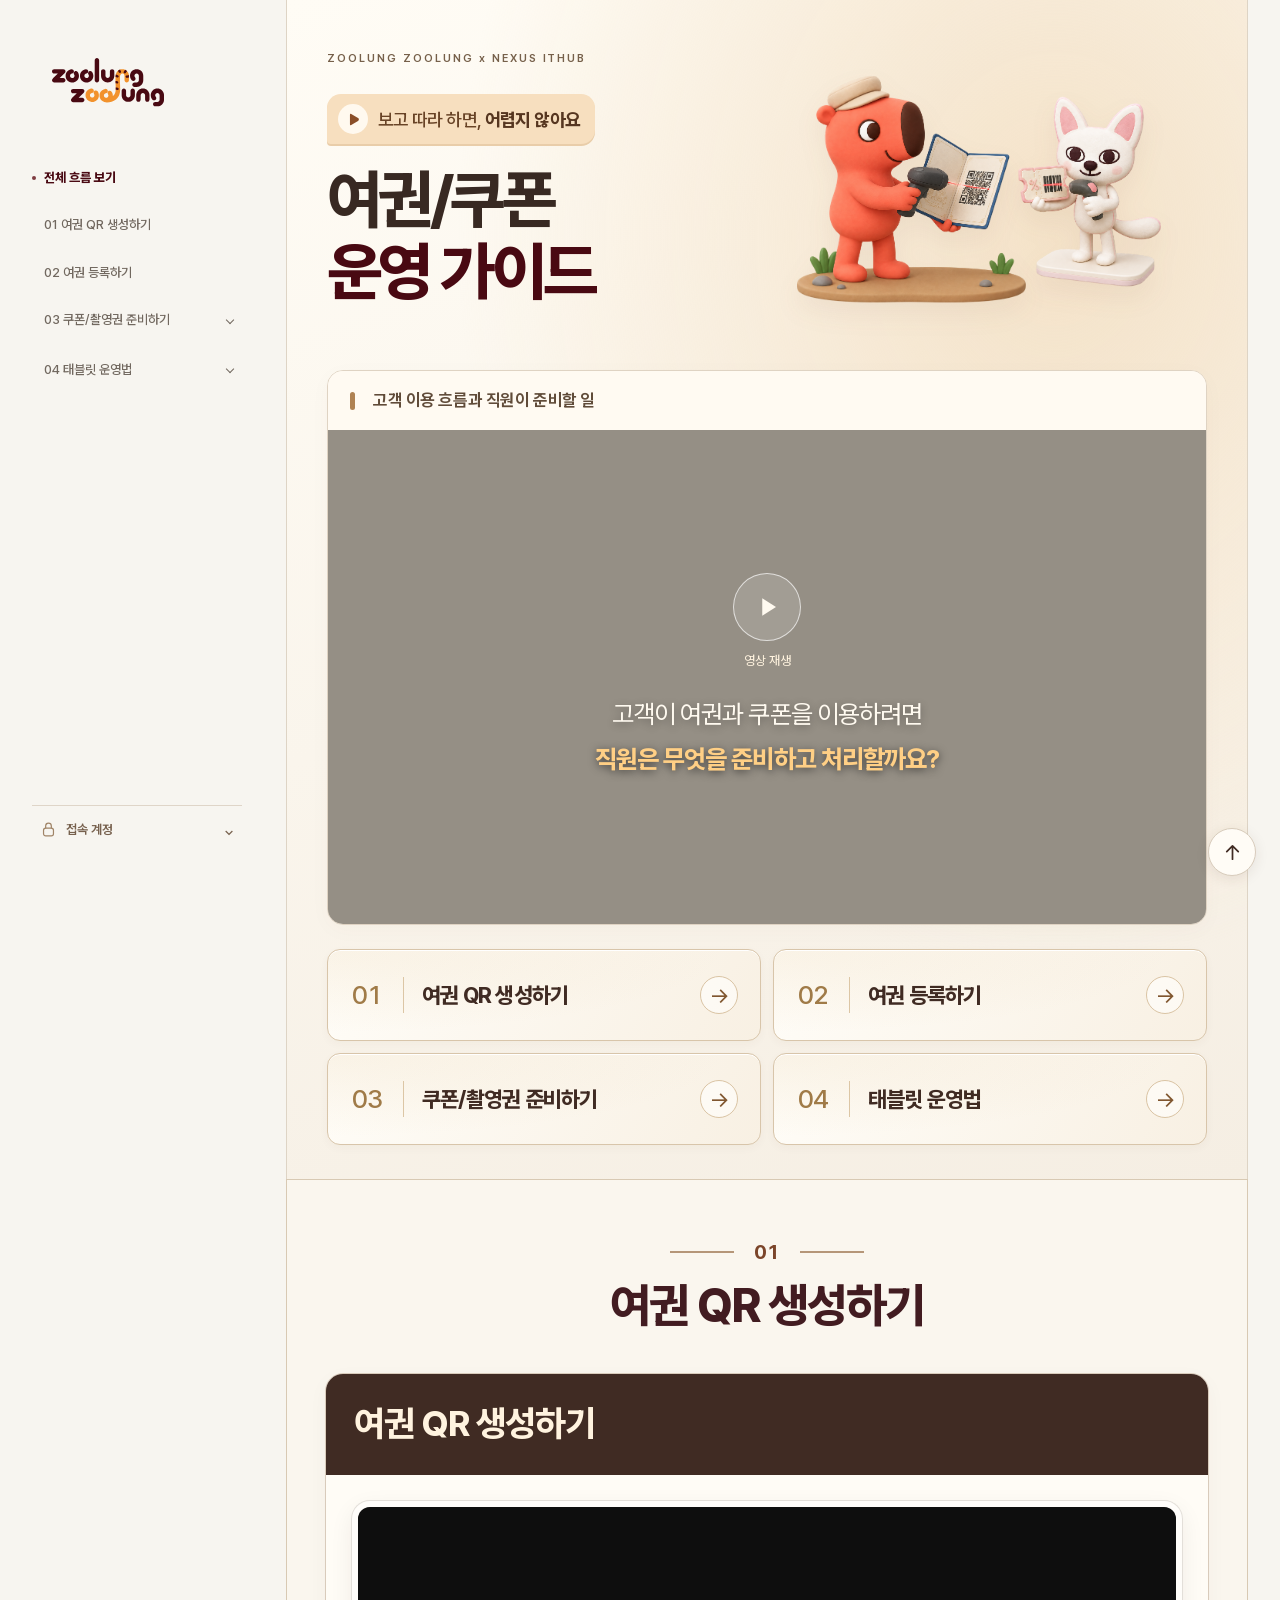
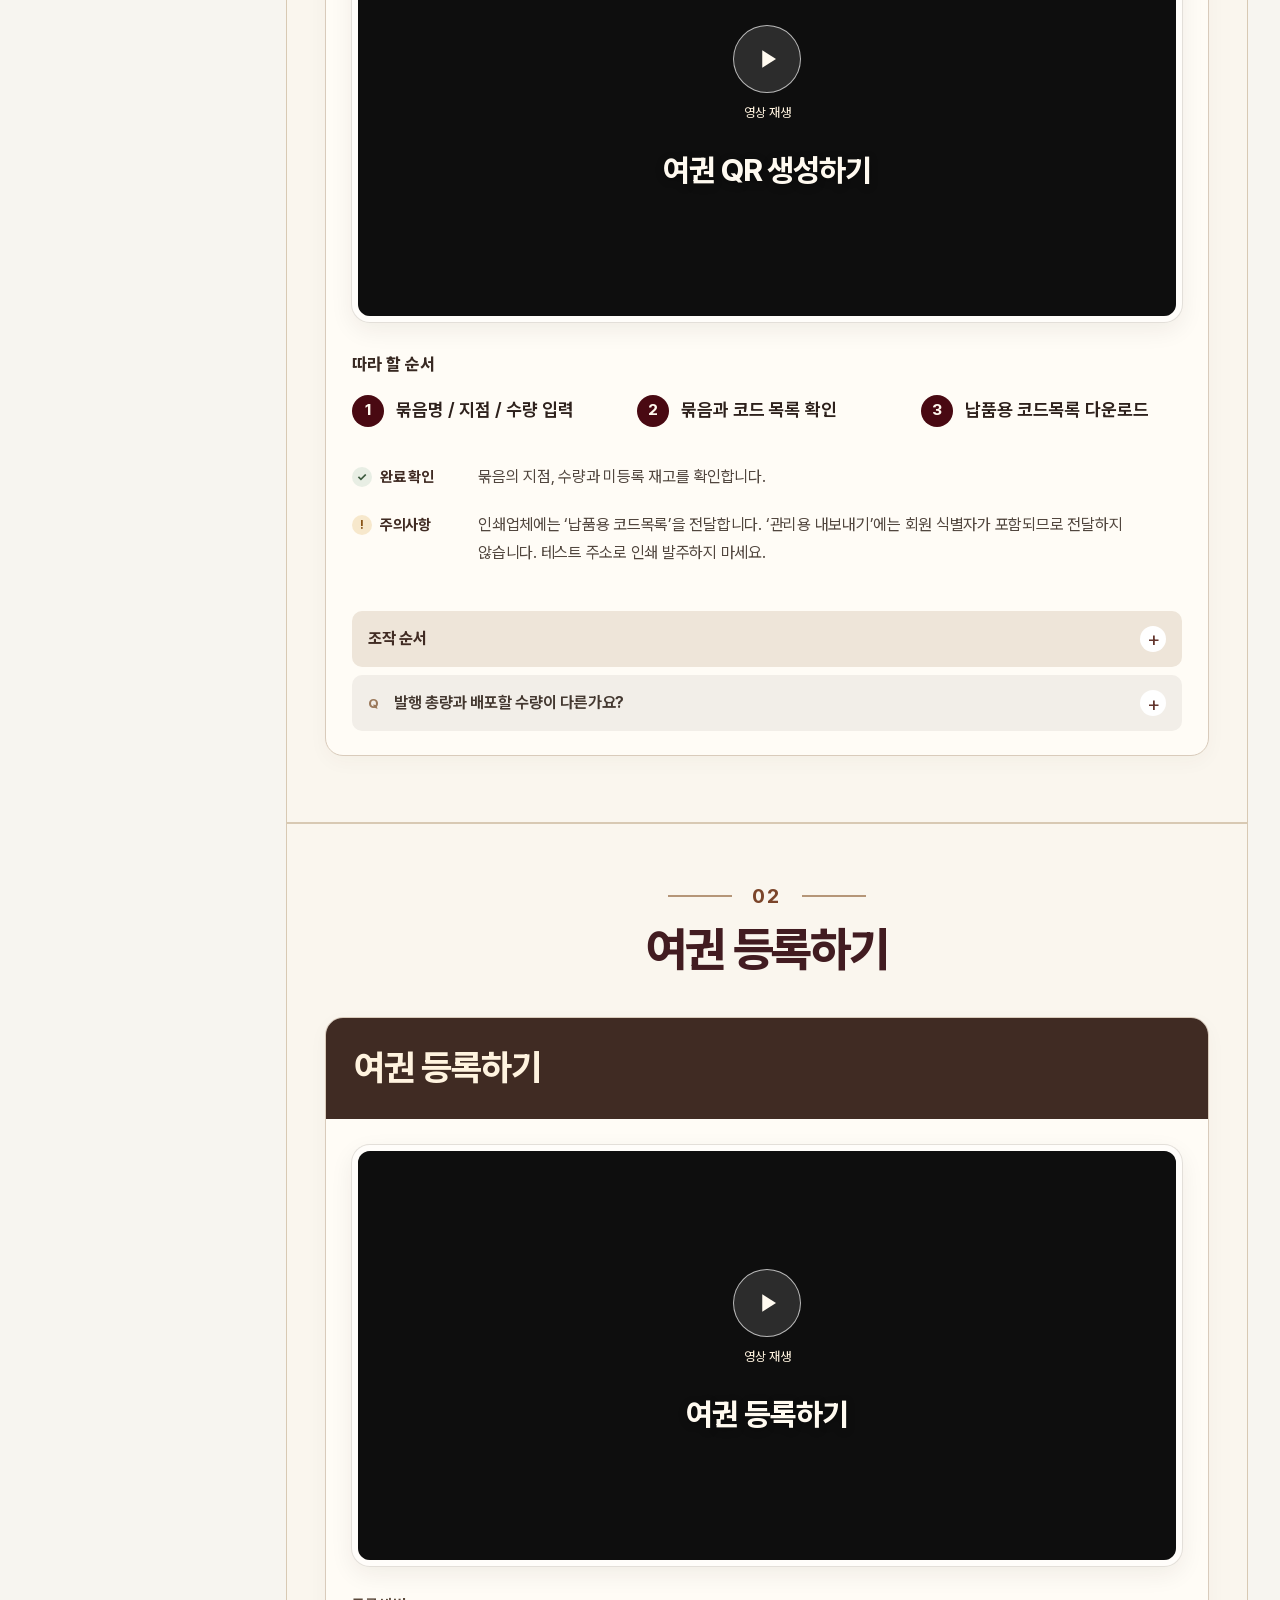
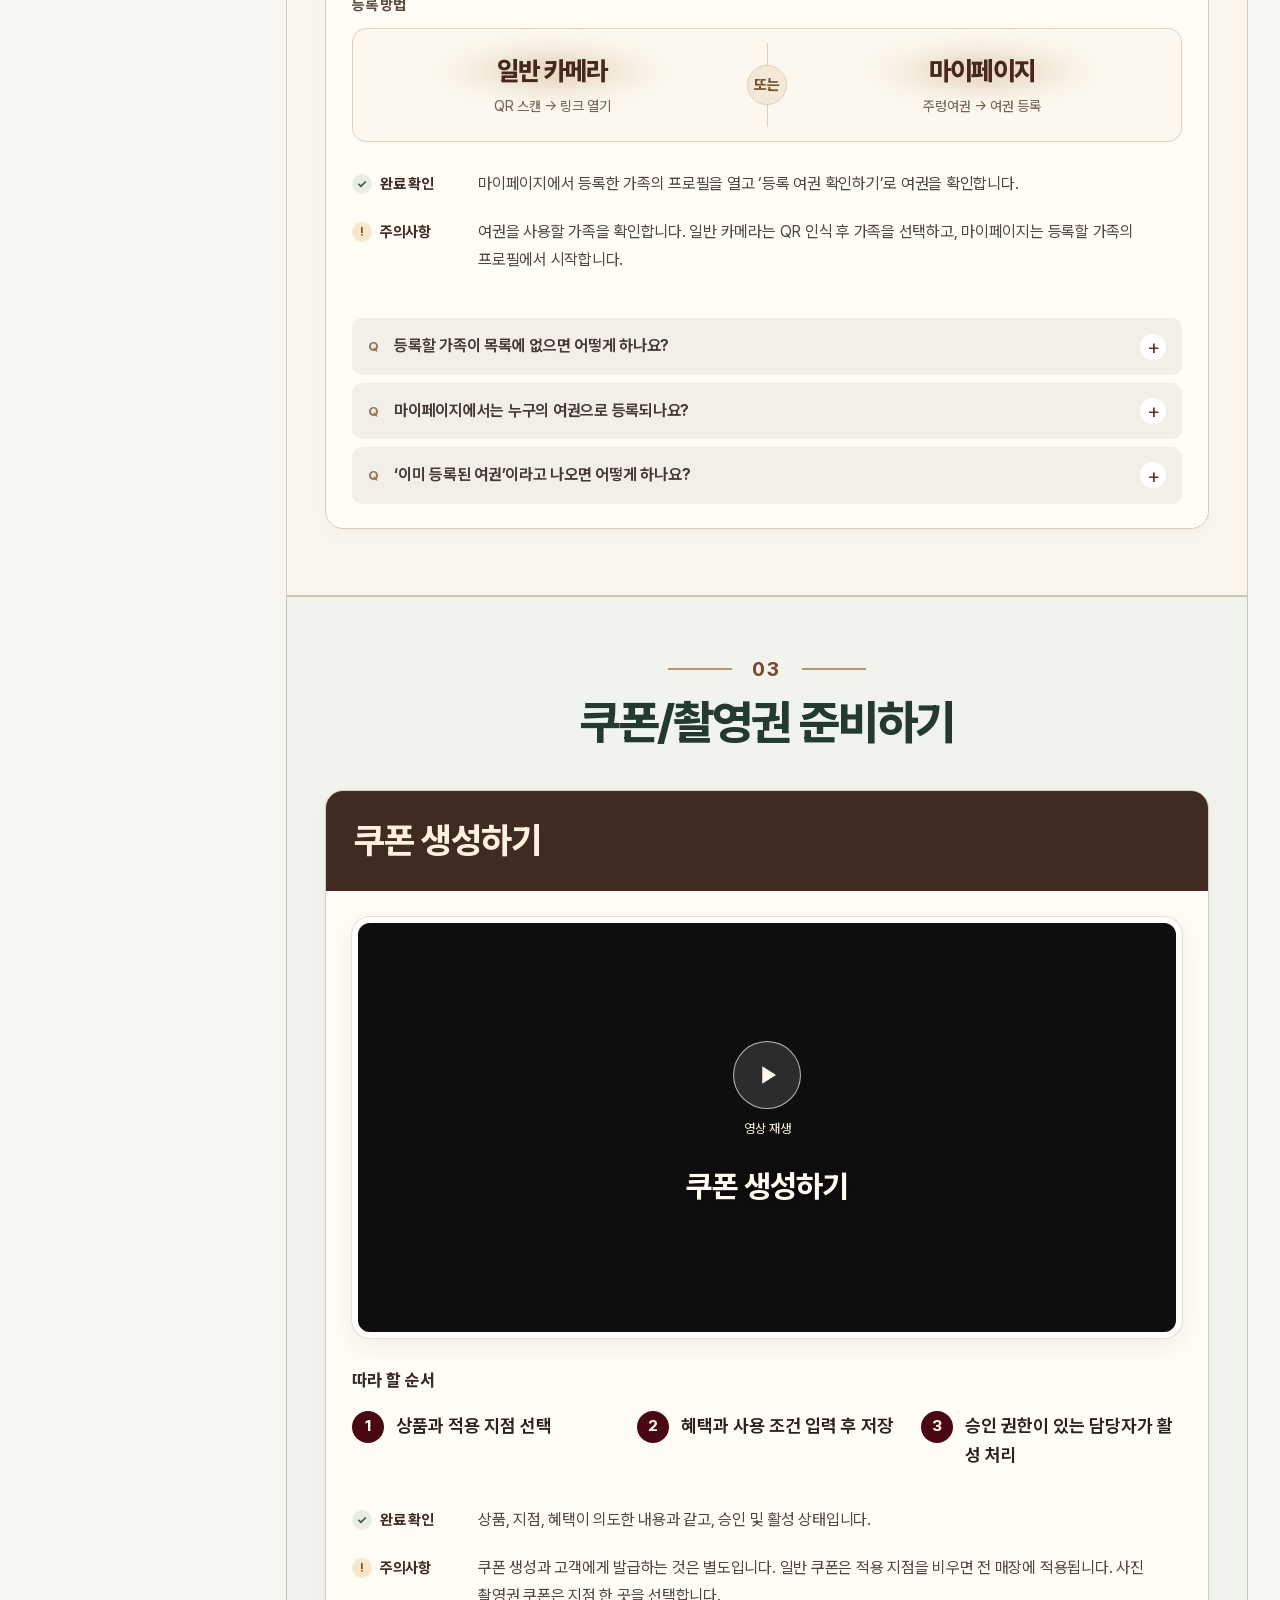
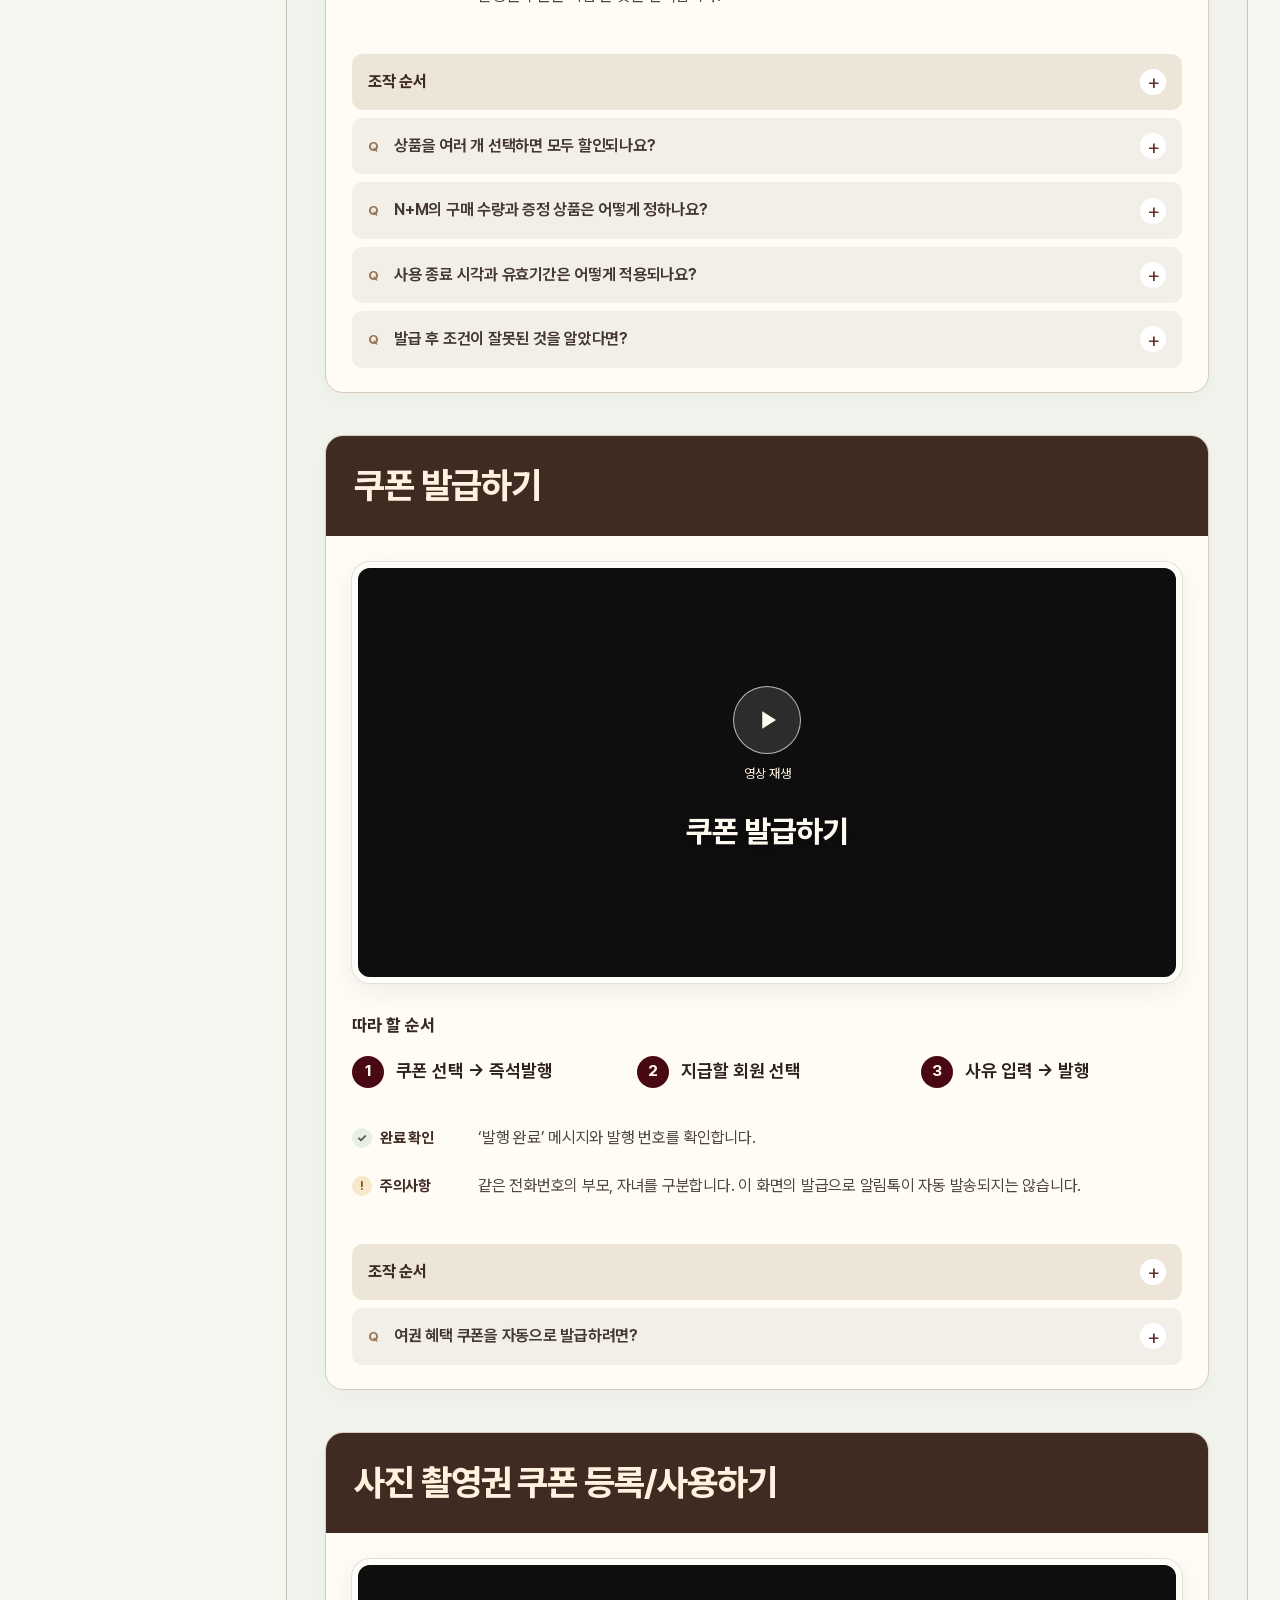
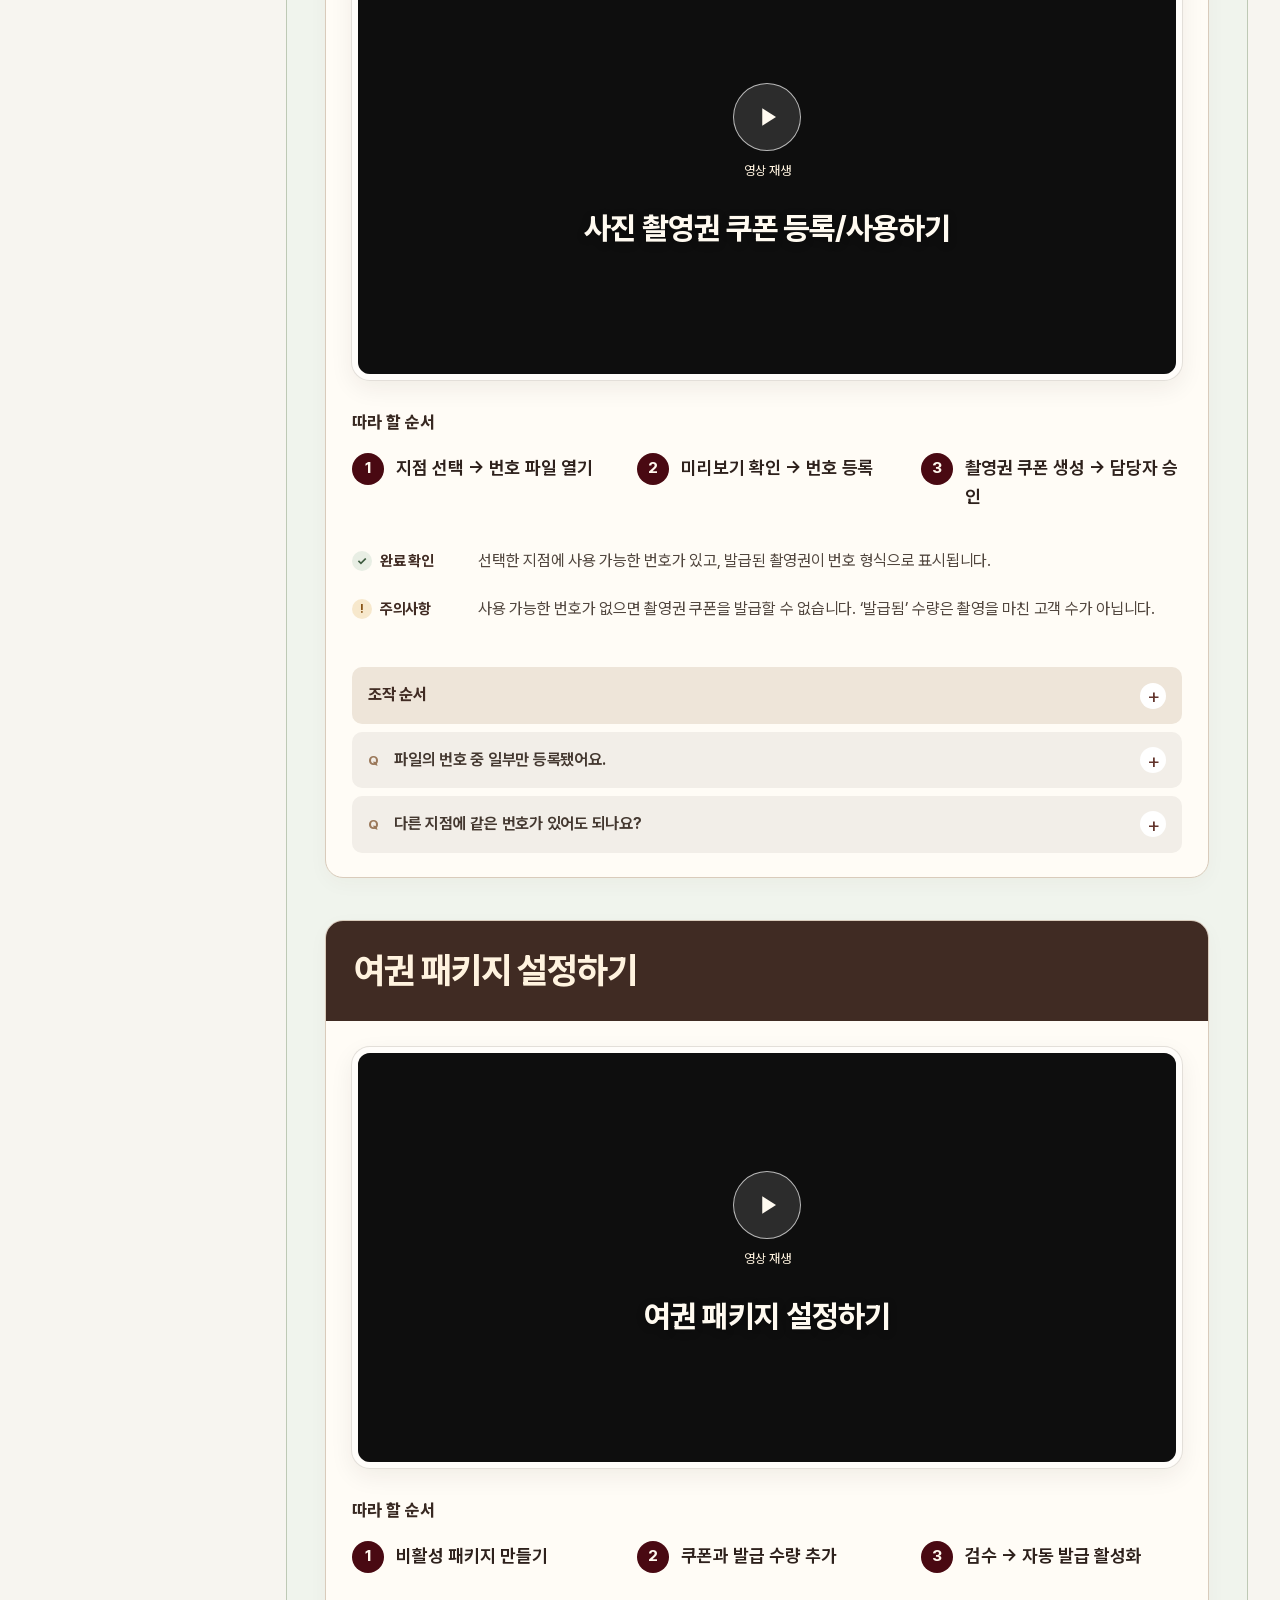
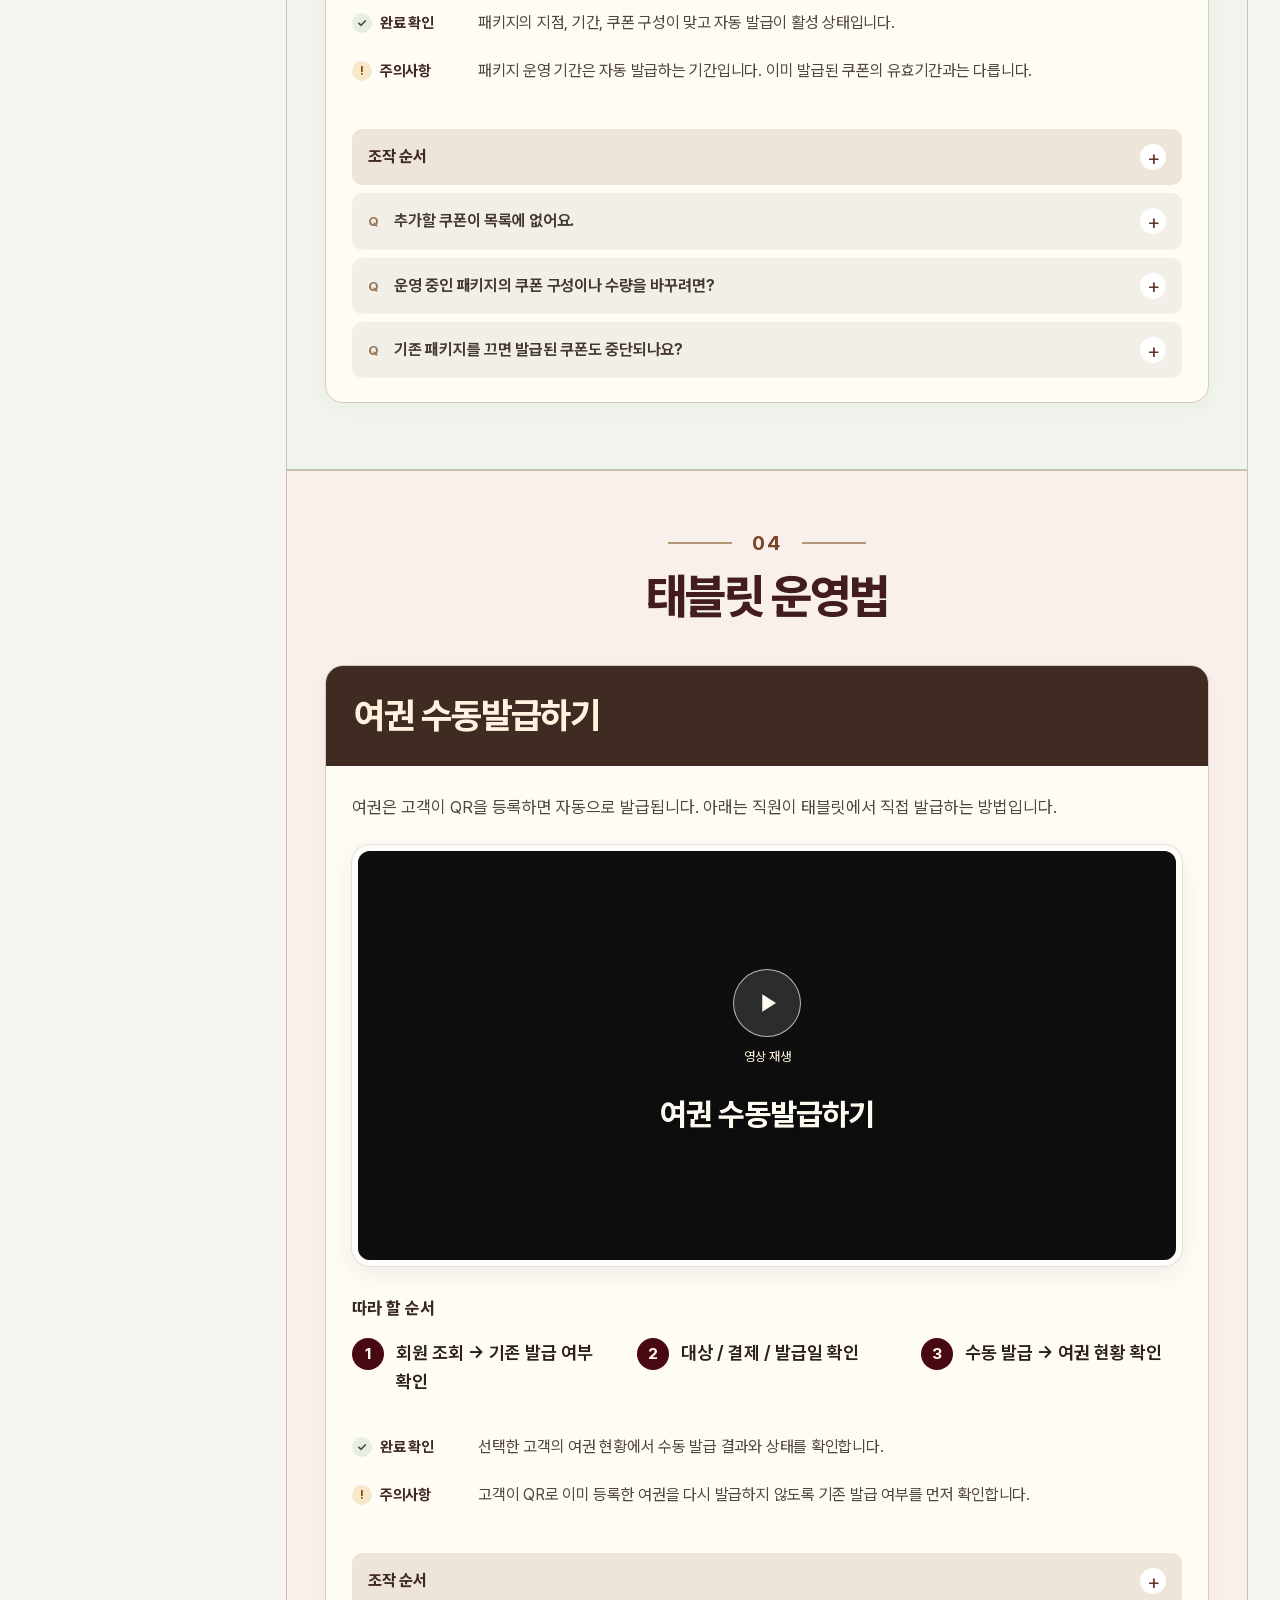
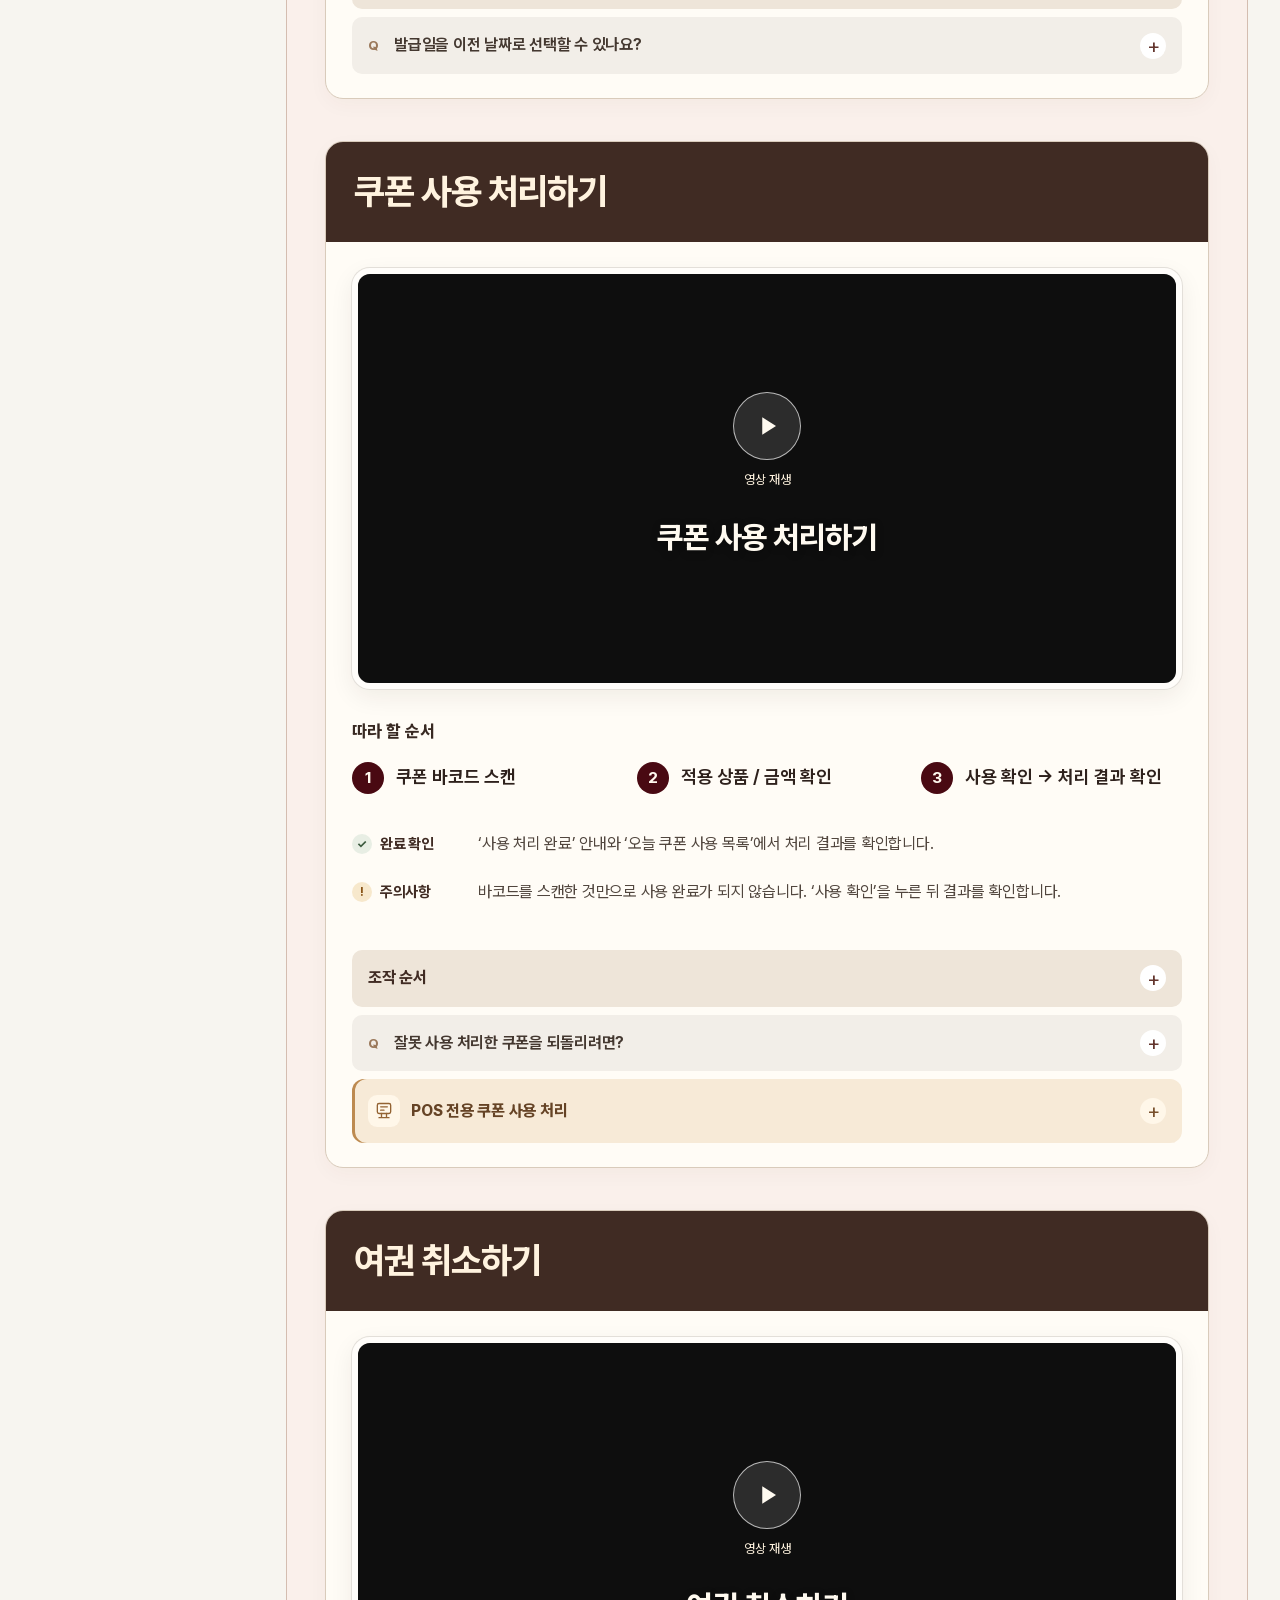
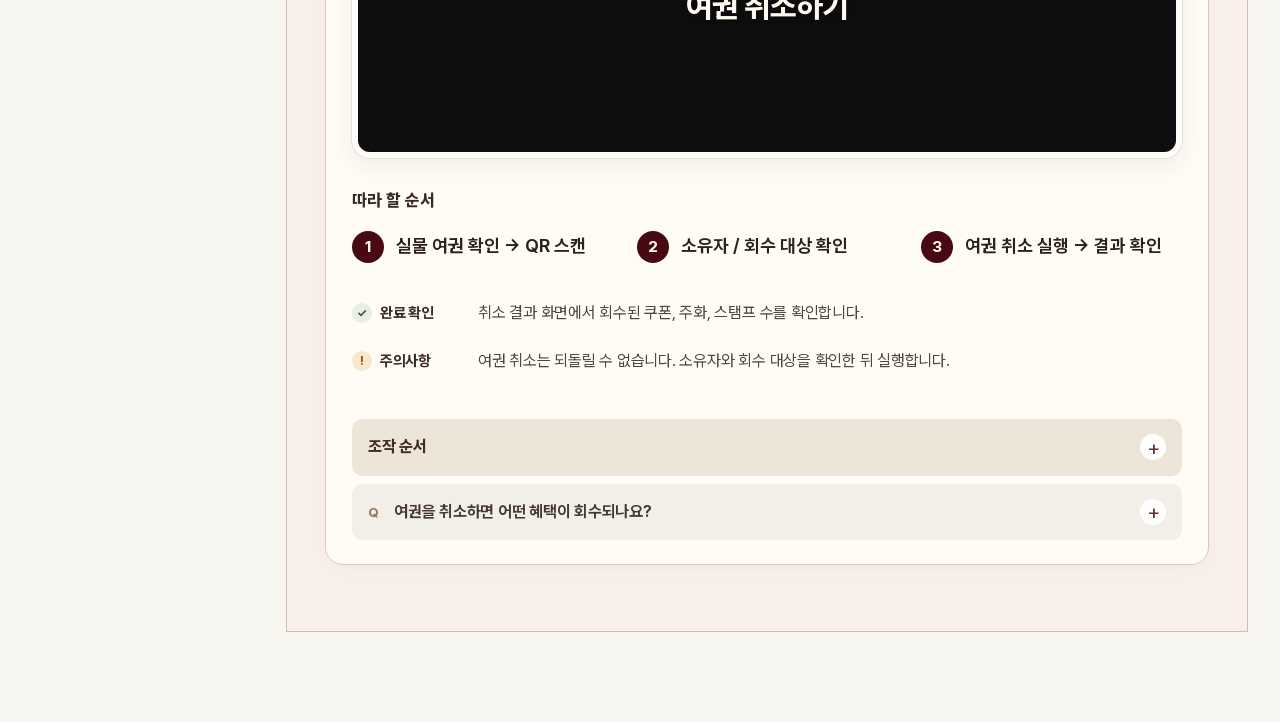
==== index.html @ fac7f02f "Add passport registration guide and refine manual navigation" ====
<!doctype html><html lang="ko"><head><meta charset="utf-8"><meta name="viewport" content="width=device-width,initial-scale=1"><meta name="color-scheme" content="only light"><meta name="theme-color" content="#f7f5f0"><title>여권/쿠폰 운영 가이드</title><link rel="icon" type="image/png" sizes="64x64" href="./assets/favicon.png?v=20260916-character1"><link rel="apple-touch-icon" sizes="180x180" href="./assets/apple-touch-icon.png?v=20260916-character1"><link rel="preload" href="./assets/fonts/PretendardVariable.woff2" as="font" type="font/woff2" crossorigin><link rel="stylesheet" href="./assets/manual.css?v=20260916-registration-v2"><script src="./assets/manual.js?v=20260915-account-panel1" defer></script></head><body><a class="skip" href="#main">본문으로 바로가기</a><div class="mobile-nav"><details><summary><img src="./assets/zoolung-logo.svg" alt="주렁주렁"><span>목차</span></summary><nav aria-label="모바일 목차"><a class="nav-link" href="#intro-flow" data-section-link="overview">전체 흐름 보기</a><a class="nav-link" href="#passport">01 여권 QR 생성하기</a><a class="nav-link" href="#passport-registration">02 여권 등록하기</a><div class="nav-group"><button class="nav-link nav-toggle" type="button" data-section-link="coupon" aria-expanded="true">03 쿠폰/촬영권 준비하기<span class="nav-chevron" aria-hidden="true"></span></button><div class="nav-panel"><div class="nav-sub"><a href="#coupon-create">쿠폰 생성하기</a><a href="#coupon-issue">쿠폰 발급하기</a><a href="#photo-register">사진 촬영권 쿠폰 등록/사용하기</a><a href="#passport-package">여권 패키지 설정하기</a></div></div></div><div class="nav-group"><button class="nav-link nav-toggle" type="button" data-section-link="tablet" aria-expanded="true">04 태블릿 운영법<span class="nav-chevron" aria-hidden="true"></span></button><div class="nav-panel"><div class="nav-sub"><a href="#passport-issue">여권 수동발급하기</a><a href="#coupon-use">쿠폰 사용 처리하기</a><a href="#passport-return">여권 취소하기</a></div></div></div></nav><details class="account-panel"><summary><svg viewBox="0 0 24 24" fill="none" stroke="currentColor" stroke-width="1.7" stroke-linecap="round" stroke-linejoin="round" aria-hidden="true"><rect x="5" y="10" width="14" height="11" rx="3"/><path d="M8 10V7a4 4 0 0 1 8 0v3"/></svg><span>접속 계정</span><span class="account-chevron" aria-hidden="true">⌃</span></summary><div class="account-content"><section class="account-entry"><h3>CRM</h3><dl><div><dt>아이디</dt><dd>admin</dd></div><div><dt>비밀번호</dt><dd><span class="credential-tip"><button class="credential-trigger" type="button" aria-describedby="mobile-crm-password-tip" aria-expanded="false">확인하기 <span aria-hidden="true">ⓘ</span></button><span class="credential-tooltip" id="mobile-crm-password-tip" role="tooltip" hidden>wnfjdwnfjd2026</span></span></dd></div></dl></section><section class="account-entry tablet-entry"><h3>태블릿</h3><dl><div><dt>아이디</dt><dd>staff.dt</dd></div><div><dt>비밀번호</dt><dd><span class="credential-tip"><button class="credential-trigger" type="button" aria-describedby="mobile-tablet-password-tip" aria-expanded="false">확인하기 <span aria-hidden="true">ⓘ</span></button><span class="credential-tooltip" id="mobile-tablet-password-tip" role="tooltip" hidden>wnfjdwnfjd</span></span></dd></div></dl><small>해당 아이디는 동탄점 전용 아이디입니다.</small></section></div></details></details></div><div class="layout"><aside class="sidebar"><a class="rail-logo" href="#overview" aria-label="주렁주렁 가이드 처음으로"><img src="./assets/zoolung-logo.svg" alt="주렁주렁" width="128" height="63"></a><nav aria-label="가이드 목차"><a class="nav-link" href="#intro-flow" data-section-link="overview">전체 흐름 보기</a><a class="nav-link" href="#passport">01 여권 QR 생성하기</a><a class="nav-link" href="#passport-registration">02 여권 등록하기</a><div class="nav-group"><button class="nav-link nav-toggle" type="button" data-section-link="coupon" aria-expanded="true">03 쿠폰/촬영권 준비하기<span class="nav-chevron" aria-hidden="true"></span></button><div class="nav-panel"><div class="nav-sub"><a href="#coupon-create">쿠폰 생성하기</a><a href="#coupon-issue">쿠폰 발급하기</a><a href="#photo-register">사진 촬영권 쿠폰 등록/사용하기</a><a href="#passport-package">여권 패키지 설정하기</a></div></div></div><div class="nav-group"><button class="nav-link nav-toggle" type="button" data-section-link="tablet" aria-expanded="true">04 태블릿 운영법<span class="nav-chevron" aria-hidden="true"></span></button><div class="nav-panel"><div class="nav-sub"><a href="#passport-issue">여권 수동발급하기</a><a href="#coupon-use">쿠폰 사용 처리하기</a><a href="#passport-return">여권 취소하기</a></div></div></div></nav><details class="account-panel"><summary><svg viewBox="0 0 24 24" fill="none" stroke="currentColor" stroke-width="1.7" stroke-linecap="round" stroke-linejoin="round" aria-hidden="true"><rect x="5" y="10" width="14" height="11" rx="3"/><path d="M8 10V7a4 4 0 0 1 8 0v3"/></svg><span>접속 계정</span><span class="account-chevron" aria-hidden="true">⌃</span></summary><div class="account-content"><section class="account-entry"><h3>CRM</h3><dl><div><dt>아이디</dt><dd>admin</dd></div><div><dt>비밀번호</dt><dd><span class="credential-tip"><button class="credential-trigger" type="button" aria-describedby="desktop-crm-password-tip" aria-expanded="false">확인하기 <span aria-hidden="true">ⓘ</span></button><span class="credential-tooltip" id="desktop-crm-password-tip" role="tooltip" hidden>wnfjdwnfjd2026</span></span></dd></div></dl></section><section class="account-entry tablet-entry"><h3>태블릿</h3><dl><div><dt>아이디</dt><dd>staff.dt</dd></div><div><dt>비밀번호</dt><dd><span class="credential-tip"><button class="credential-trigger" type="button" aria-describedby="desktop-tablet-password-tip" aria-expanded="false">확인하기 <span aria-hidden="true">ⓘ</span></button><span class="credential-tooltip" id="desktop-tablet-password-tip" role="tooltip" hidden>wnfjdwnfjd</span></span></dd></div></dl><small>해당 아이디는 동탄점 전용 아이디입니다.</small></section></div></details></aside><main id="main"><section id="overview" class="intro" data-section><div class="hero-head"><div class="hero-title"><span class="edition">ZOOLUNG ZOOLUNG x NEXUS ITHUB</span><p class="hero-kicker"><span class="kicker-play" aria-hidden="true"><svg viewBox="0 0 20 20" fill="currentColor"><path d="M7 4.5a1 1 0 0 1 1.5-.86l8 4.62a2 2 0 0 1 0 3.48l-8 4.62A1 1 0 0 1 7 15.5z"/></svg></span><span>보고 따라 하면, <strong>어렵지 않아요</strong></span></p><h1>여권/쿠폰<br><em>운영 가이드</em></h1></div><div class="hero-art" aria-hidden="true"><img class="passport-character" src="./assets/passport-character.png" alt=""><img class="coupon-character" src="./assets/coupon-character.png" alt=""></div></div><section id="intro-flow" class="brand-intro" aria-labelledby="brand-intro-title"><div class="brand-intro-heading"><h2 id="brand-intro-title">고객 이용 흐름과 직원이 준비할 일</h2></div><div class="intro-player video-player"><video class="brand-intro-video" controls playsinline preload="auto" width="1920" height="1080" aria-label="혜택 준비 인트로"><source src="./assets/benefits-intro.mp4?v=577531990168" type="video/mp4"></video><button class="intro-cover video-cover" type="button" hidden aria-label="고객 이용 흐름과 직원이 준비할 일 영상 재생"><span class="cover-action"><span class="intro-cover-play" aria-hidden="true"><svg viewBox="0 0 24 24" fill="currentColor"><path d="M9 5v14l11-7z"/></svg></span><span class="intro-cover-hint">영상 재생</span></span><span class="intro-cover-copy">고객이 여권과 쿠폰을 이용하려면<strong class="intro-emphasis">직원은 무엇을 준비하고 처리할까요?</strong></span></button><p class="intro-play-error" role="status" hidden></p></div></section><div class="start-routes"><a href="#passport"><span>01</span><b>여권 QR 생성하기</b></a><a href="#passport-registration"><span>02</span><b>여권 등록하기</b></a><a href="#coupon"><span>03</span><b>쿠폰/촬영권 준비하기</b></a><a href="#tablet"><span>04</span><b>태블릿 운영법</b></a></div></section><section id="passport" class="section" data-section><div class="section-heading"><span class="section-number">01</span><h2>여권 QR 생성하기</h2></div><article class="task" id="passport-qr" data-source="어드민 p.9, 14–15"><header><h3>여권 QR 생성하기</h3></header><div class="task-body"><div class="video-player lesson-player"><video class="lesson-video" controls playsinline preload="metadata" width="1920" height="1080" aria-label="여권 QR 생성하기"><source src="./assets/passport-qr-guide.mp4" type="video/mp4"></video><button class="intro-cover video-cover" type="button" hidden aria-label="여권 QR 생성하기 영상 재생"><span class="cover-action"><span class="intro-cover-play" aria-hidden="true"><svg viewBox="0 0 24 24" fill="currentColor"><path d="M9 5v14l11-7z"/></svg></span><span class="intro-cover-hint">영상 재생</span></span><span class="intro-cover-copy"><strong>여권 QR 생성하기</strong></span></button><p class="intro-play-error" role="status" hidden></p></div><div class="follow-steps"><h4>따라 할 순서</h4><ol class="action-steps"><li><span>묶음명 / 지점 / 수량 입력</span></li><li><span>묶음과 코드 목록 확인</span></li><li><span>납품용 코드목록 다운로드</span></li></ol></div><div class="callout complete"><b><span aria-hidden="true">✓</span> 완료 확인</b><p>묶음의 지점, 수량과 미등록 재고를 확인합니다.</p></div><div class="callout caution"><b><span aria-hidden="true">!</span> 주의사항</b><p>인쇄업체에는 ‘납품용 코드목록’을 전달합니다. ‘관리용 내보내기’에는 회원 식별자가 포함되므로 전달하지 않습니다. 테스트 주소로 인쇄 발주하지 마세요.</p></div></div><details class="exception procedure"><summary>조작 순서</summary><div class="procedure-content"><div class="menu-path"><span class="menu-label">메뉴 경로</span><p><span>CRM</span><i aria-hidden="true">›</i><span>여권QR생성</span><i aria-hidden="true">›</i><span>발행/배치관리</span></p></div><ol class="procedure-steps"><li><span class="step-number" aria-hidden="true">01</span><span>발행 묶음 만들기에서 묶음명, 지점, 수량을 입력합니다.</span></li><li><span class="step-number" aria-hidden="true">02</span><span>발행한 묶음을 열고 코드 목록을 확인합니다.</span></li><li><span class="step-number" aria-hidden="true">03</span><span>납품용 코드목록을 다운로드합니다.</span></li></ol></div></details><details class="exception faq" data-source="어드민 p.15 Q3"><summary><span><span class="faq-mark" aria-hidden="true">Q</span><span class="faq-question">발행 총량과 배포할 수량이 다른가요?</span></span></summary><p class="faq-answer">이미 등록했거나 폐기한 QR도 발행 총량에 포함됩니다. 배포할 수량은 ‘미등록 재고’에서 확인합니다.</p></details></article></section><section id="passport-registration" class="section" data-section><div class="section-heading"><span class="section-number">02</span><h2>여권 등록하기</h2></div><article class="task" id="passport-register" data-source="zoolungM-app main fddb647 / PassportOnboardingPage, QRPage, PassportList"><header><h3>여권 등록하기</h3></header><div class="task-body"><div class="video-player lesson-player"><video class="lesson-video" controls playsinline preload="metadata" width="1920" height="1080" aria-label="여권 등록하기"><source src="./assets/passport-registration-guide-v2.mp4?v=d09d0a16b26d" type="video/mp4"></video><button class="intro-cover video-cover" type="button" hidden aria-label="여권 등록하기 영상 재생"><span class="cover-action"><span class="intro-cover-play" aria-hidden="true"><svg viewBox="0 0 24 24" fill="currentColor"><path d="M9 5v14l11-7z"/></svg></span><span class="intro-cover-hint">영상 재생</span></span><span class="intro-cover-copy"><strong>여권 등록하기</strong></span></button><p class="intro-play-error" role="status" hidden></p></div><div class="follow-steps registration-choices"><h4>등록 방법</h4><div class="registration-methods"><div class="registration-method"><strong>일반 카메라</strong><span class="method-flow">QR 스캔 → 링크 열기</span></div><span class="method-or">또는</span><div class="registration-method"><strong>마이페이지</strong><span class="method-flow">주렁여권 → 여권 등록</span></div></div></div><div class="callout complete"><b><span aria-hidden="true">✓</span> 완료 확인</b><p>마이페이지에서 등록한 가족의 프로필을 열고 ‘등록 여권 확인하기’로 여권을 확인합니다.</p></div><div class="callout caution"><b><span aria-hidden="true">!</span> 주의사항</b><p>여권을 사용할 가족을 확인합니다. 일반 카메라는 QR 인식 후 가족을 선택하고, 마이페이지는 등록할 가족의 프로필에서 시작합니다.</p></div></div><details class="exception faq" data-source="zoolungM-app main fddb647 / PassportOnboardingPage, QRPage, PassportList"><summary><span><span class="faq-mark" aria-hidden="true">Q</span><span class="faq-question">등록할 가족이 목록에 없으면 어떻게 하나요?</span></span></summary><p class="faq-answer">일반 카메라로 등록할 때 가족 선택 화면에서 ‘가족 추가하기’를 누른 뒤 등록할 가족을 선택합니다.</p></details><details class="exception faq" data-source="zoolungM-app main fddb647 / PassportOnboardingPage, QRPage, PassportList"><summary><span><span class="faq-mark" aria-hidden="true">Q</span><span class="faq-question">마이페이지에서는 누구의 여권으로 등록되나요?</span></span></summary><p class="faq-answer">등록을 시작한 프로필의 여권으로 등록됩니다. 사용할 가족의 프로필에서 ‘등록 여권 확인하기’를 누른 뒤 +를 누르세요. QR을 스캔하기 전에 카메라 화면에 표시된 이름을 확인합니다. 일반 카메라로 시작한 경우에는 QR을 읽은 뒤 가족을 선택합니다.</p></details><details class="exception faq" data-source="zoolungM-app main fddb647 / PassportOnboardingPage, QRPage, PassportList"><summary><span><span class="faq-mark" aria-hidden="true">Q</span><span class="faq-question">‘이미 등록된 여권’이라고 나오면 어떻게 하나요?</span></span></summary><p class="faq-answer">등록된 계정의 마이페이지에서 여권을 확인합니다. 일반 카메라로 시작했고 본인 또는 가족에게 등록된 여권이라면 ‘등록 여권 보기’로 확인할 수 있습니다. 다른 계정에 등록된 여권은 새로 등록할 수 없습니다.</p></details></article></section><section id="coupon" class="section" data-section><div class="section-heading"><span class="section-number">03</span><h2>쿠폰/촬영권 준비하기</h2></div><article class="task" id="coupon-create" data-source="쿠폰 p.3–4, 6, 10–11 / 어드민 p.6"><header><h3>쿠폰 생성하기</h3></header><div class="task-body"><div class="video-player lesson-player"><video class="lesson-video" controls playsinline preload="metadata" width="1920" height="1080" aria-label="쿠폰 생성하기"><source src="./assets/coupon-create-guide.mp4" type="video/mp4"></video><button class="intro-cover video-cover" type="button" hidden aria-label="쿠폰 생성하기 영상 재생"><span class="cover-action"><span class="intro-cover-play" aria-hidden="true"><svg viewBox="0 0 24 24" fill="currentColor"><path d="M9 5v14l11-7z"/></svg></span><span class="intro-cover-hint">영상 재생</span></span><span class="intro-cover-copy"><strong>쿠폰 생성하기</strong></span></button><p class="intro-play-error" role="status" hidden></p></div><div class="follow-steps"><h4>따라 할 순서</h4><ol class="action-steps"><li><span>상품과 적용 지점 선택</span></li><li><span>혜택과 사용 조건 입력 후 저장</span></li><li><span>승인 권한이 있는 담당자가 활성 처리</span></li></ol></div><div class="callout complete"><b><span aria-hidden="true">✓</span> 완료 확인</b><p>상품, 지점, 혜택이 의도한 내용과 같고, 승인 및 활성 상태입니다.</p></div><div class="callout caution"><b><span aria-hidden="true">!</span> 주의사항</b><p>쿠폰 생성과 고객에게 발급하는 것은 별도입니다. 일반 쿠폰은 적용 지점을 비우면 전 매장에 적용됩니다. 사진 촬영권 쿠폰은 지점 한 곳을 선택합니다.</p></div></div><details class="exception procedure"><summary>조작 순서</summary><div class="procedure-content"><div class="menu-path"><span class="menu-label">메뉴 경로</span><p><span>CRM</span><i aria-hidden="true">›</i><span>쿠폰</span><i aria-hidden="true">›</i><span>새 쿠폰</span></p></div><ol class="procedure-steps"><li><span class="step-number" aria-hidden="true">01</span><span>상품 검색에서 정확한 상품명, 상품 ID를 확인합니다.</span></li><li><span class="step-number" aria-hidden="true">02</span><span>상품, 적용 지점, 표시 이름, 종류와 할인 조건을 입력합니다.</span></li><li><span class="step-number" aria-hidden="true">03</span><span>사용시간, 유효기간, 한도, 할인 중복 조건을 확인하고 저장합니다.</span></li><li><span class="step-number" aria-hidden="true">04</span><span>승인 권한이 있는 담당자가 목록의 ‘활성’을 누른 뒤, 상태 ‘활성’과 승인 ‘승인됨’을 확인합니다.</span></li></ol></div></details><details class="exception faq" data-source="쿠폰 p.10 Q1"><summary><span><span class="faq-mark" aria-hidden="true">Q</span><span class="faq-question">상품을 여러 개 선택하면 모두 할인되나요?</span></span></summary><p class="faq-answer">일반 할인과 무료 쿠폰은 선택한 상품 중 장바구니에 담긴 1개에만 적용됩니다. 예를 들어 HOT과 ICE 아메리카노를 선택해도 할인 대상은 1잔입니다.</p></details><details class="exception faq" data-source="쿠폰 p.10 Q2–3"><summary><span><span class="faq-mark" aria-hidden="true">Q</span><span class="faq-question">N+M의 구매 수량과 증정 상품은 어떻게 정하나요?</span></span></summary><p class="faq-answer">선택한 상품들의 수량을 합산해 N개 충족 여부를 판단합니다. 증정 상품을 비워두면 구매 조건에 사용한 같은 상품이 M개 무료 처리됩니다. 다른 상품을 주려면 증정 상품을 따로 선택합니다.</p></details><details class="exception faq" data-source="쿠폰 p.10 Q6–7"><summary><span><span class="faq-mark" aria-hidden="true">Q</span><span class="faq-question">사용 종료 시각과 유효기간은 어떻게 적용되나요?</span></span></summary><p class="faq-answer">종료 시각을 18:00으로 설정하면 정확히 18:00부터 사용할 수 없습니다. 유효기간은 쿠폰을 만든 날이 아니라 고객에게 발급한 날을 기준으로 계산합니다.</p></details><details class="exception faq" data-source="쿠폰 p.11"><summary><span><span class="faq-mark" aria-hidden="true">Q</span><span class="faq-question">발급 후 조건이 잘못된 것을 알았다면?</span></span></summary><p class="faq-answer">발급 이력이 생긴 쿠폰은 이름 외 조건을 수정할 수 없습니다. 잘못된 쿠폰은 비활성화하고 올바른 조건으로 새로 만듭니다.</p></details></article><article class="task" id="coupon-issue" data-source="CRM index.jsx IssueModal / coupon_service.issue_single / 여권 패키지 가이드"><header><h3>쿠폰 발급하기</h3></header><div class="task-body"><div class="video-player lesson-player"><video class="lesson-video" controls playsinline preload="metadata" width="1920" height="1080" aria-label="쿠폰 발급하기"><source src="./assets/coupon-issue-guide.mp4" type="video/mp4"></video><button class="intro-cover video-cover" type="button" hidden aria-label="쿠폰 발급하기 영상 재생"><span class="cover-action"><span class="intro-cover-play" aria-hidden="true"><svg viewBox="0 0 24 24" fill="currentColor"><path d="M9 5v14l11-7z"/></svg></span><span class="intro-cover-hint">영상 재생</span></span><span class="intro-cover-copy"><strong>쿠폰 발급하기</strong></span></button><p class="intro-play-error" role="status" hidden></p></div><div class="follow-steps"><h4>따라 할 순서</h4><ol class="action-steps"><li><span>쿠폰 선택 → 즉석발행</span></li><li><span>지급할 회원 선택</span></li><li><span>사유 입력 → 발행</span></li></ol></div><div class="callout complete"><b><span aria-hidden="true">✓</span> 완료 확인</b><p>‘발행 완료’ 메시지와 발행 번호를 확인합니다.</p></div><div class="callout caution"><b><span aria-hidden="true">!</span> 주의사항</b><p>같은 전화번호의 부모, 자녀를 구분합니다. 이 화면의 발급으로 알림톡이 자동 발송되지는 않습니다.</p></div></div><details class="exception procedure"><summary>조작 순서</summary><div class="procedure-content"><div class="menu-path"><span class="menu-label">메뉴 경로</span><p><span>CRM</span><i aria-hidden="true">›</i><span>쿠폰</span><i aria-hidden="true">›</i><span>해당 쿠폰의 즉석발행</span></p></div><ol class="procedure-steps"><li><span class="step-number" aria-hidden="true">01</span><span>쿠폰의 상태 ‘활성’과 승인 ‘승인됨’을 확인하고 ‘즉석발행’을 누릅니다.</span></li><li><span class="step-number" aria-hidden="true">02</span><span>전화번호, 닉네임, 회원번호로 검색해 지급할 회원을 선택합니다.</span></li><li><span class="step-number" aria-hidden="true">03</span><span>발행 사유를 입력하고 확인합니다.</span></li></ol></div></details><details class="exception faq" data-source="CRM index.jsx IssueModal / coupon_service.issue_single / 여권 패키지 가이드"><summary><span><span class="faq-mark" aria-hidden="true">Q</span><span class="faq-question">여권 혜택 쿠폰을 자동으로 발급하려면?</span></span></summary><p class="faq-answer">아래 ‘여권 패키지 설정하기’에서 쿠폰과 수량을 구성합니다. 패키지의 적용 지점, 운영 기간, 활성 상태를 확인합니다.</p></details></article><article class="task" id="photo-register" data-source="어드민 p.7, 12, 15–16 / 쿠폰 p.3, 5, 11"><header><h3>사진 촬영권 쿠폰 등록/사용하기</h3></header><div class="task-body"><div class="video-player lesson-player"><video class="lesson-video" controls playsinline preload="metadata" width="1920" height="1080" aria-label="사진 촬영권 쿠폰 등록/사용하기"><source src="./assets/photo-coupon-guide.mp4?v=c1f4e6672ebb" type="video/mp4"></video><button class="intro-cover video-cover" type="button" hidden aria-label="사진 촬영권 쿠폰 등록/사용하기 영상 재생"><span class="cover-action"><span class="intro-cover-play" aria-hidden="true"><svg viewBox="0 0 24 24" fill="currentColor"><path d="M9 5v14l11-7z"/></svg></span><span class="intro-cover-hint">영상 재생</span></span><span class="intro-cover-copy"><strong>사진 촬영권 쿠폰 등록/사용하기</strong></span></button><p class="intro-play-error" role="status" hidden></p></div><div class="follow-steps"><h4>따라 할 순서</h4><ol class="action-steps"><li><span>지점 선택 → 번호 파일 열기</span></li><li><span>미리보기 확인 → 번호 등록</span></li><li><span>촬영권 쿠폰 생성 → 담당자 승인</span></li></ol></div><div class="callout complete"><b><span aria-hidden="true">✓</span> 완료 확인</b><p>선택한 지점에 사용 가능한 번호가 있고, 발급된 촬영권이 번호 형식으로 표시됩니다.</p></div><div class="callout caution"><b><span aria-hidden="true">!</span> 주의사항</b><p>사용 가능한 번호가 없으면 촬영권 쿠폰을 발급할 수 없습니다. ‘발급됨’ 수량은 촬영을 마친 고객 수가 아닙니다.</p></div></div><details class="exception procedure"><summary>조작 순서</summary><div class="procedure-content"><div class="menu-path"><span class="menu-label">메뉴 경로</span><p><span>CRM</span><i aria-hidden="true">›</i><span>촬영권 번호 / 쿠폰</span><i aria-hidden="true">›</i><span>새 쿠폰</span></p></div><ol class="procedure-steps"><li><span class="step-number" aria-hidden="true">01</span><span>지점 선택 후 업체 파일(TXT, CSV, XLSX)을 열어 미리보기를 확인합니다.</span></li><li><span class="step-number" aria-hidden="true">02</span><span>미리보기의 지점명, 파일명, ‘채택’, ‘제외’를 확인한 뒤 ‘적재’를 눌러 번호를 등록합니다.</span></li><li><span class="step-number" aria-hidden="true">03</span><span>신규 등록된 번호 수와 사용 가능한 번호 수를 확인합니다.</span></li><li><span class="step-number" aria-hidden="true">04</span><span>쿠폰에서 사진관 상품, 지점 한 곳, ‘사진 촬영권 (번호 입력 방식)’을 선택하고, 저장 후 승인 권한이 있는 담당자가 ‘활성’ 처리합니다.</span></li></ol></div></details><details class="exception faq" data-source="PhotoVouchers.jsx / photo_voucher_service.py preview and ingest"><summary><span><span class="faq-mark" aria-hidden="true">Q</span><span class="faq-question">파일의 번호 중 일부만 등록됐어요.</span></span></summary><p class="faq-answer">파일 안의 중복 번호, 선택한 지점에 이미 등록된 번호, 번호로 인식되지 않은 값은 제외될 수 있습니다. 미리보기의 ‘채택’과 ‘제외’를 확인하세요. XLSX는 첫 번째 시트만 읽습니다.</p></details><details class="exception faq" data-source="어드민 p.15 Q6"><summary><span><span class="faq-mark" aria-hidden="true">Q</span><span class="faq-question">다른 지점에 같은 번호가 있어도 되나요?</span></span></summary><p class="faq-answer">촬영권 번호는 지점별로 관리합니다. 같은 번호라도 지점이 다르면 각각 등록될 수 있으므로 번호와 소속 지점을 함께 확인합니다.</p></details></article><article class="task" id="passport-package" data-source="여권 패키지 p.2–7"><header><h3>여권 패키지 설정하기</h3></header><div class="task-body"><div class="video-player lesson-player"><video class="lesson-video" controls playsinline preload="metadata" width="1920" height="1080" aria-label="여권 패키지 설정하기"><source src="./assets/passport-package-guide.mp4" type="video/mp4"></video><button class="intro-cover video-cover" type="button" hidden aria-label="여권 패키지 설정하기 영상 재생"><span class="cover-action"><span class="intro-cover-play" aria-hidden="true"><svg viewBox="0 0 24 24" fill="currentColor"><path d="M9 5v14l11-7z"/></svg></span><span class="intro-cover-hint">영상 재생</span></span><span class="intro-cover-copy"><strong>여권 패키지 설정하기</strong></span></button><p class="intro-play-error" role="status" hidden></p></div><div class="follow-steps"><h4>따라 할 순서</h4><ol class="action-steps"><li><span>비활성 패키지 만들기</span></li><li><span>쿠폰과 발급 수량 추가</span></li><li><span>검수 → 자동 발급 활성화</span></li></ol></div><div class="callout complete"><b><span aria-hidden="true">✓</span> 완료 확인</b><p>패키지의 지점, 기간, 쿠폰 구성이 맞고 자동 발급이 활성 상태입니다.</p></div><div class="callout caution"><b><span aria-hidden="true">!</span> 주의사항</b><p>패키지 운영 기간은 자동 발급하는 기간입니다. 이미 발급된 쿠폰의 유효기간과는 다릅니다.</p></div></div><details class="exception procedure"><summary>조작 순서</summary><div class="procedure-content"><div class="menu-path"><span class="menu-label">메뉴 경로</span><p><span>CRM</span><i aria-hidden="true">›</i><span>패키지</span><i aria-hidden="true">›</i><span>신규 패키지</span><i aria-hidden="true">›</i><span>상세관리</span></p></div><ol class="procedure-steps"><li><span class="step-number" aria-hidden="true">01</span><span>패키지 코드, 이름, 적용 지점, 운영 기간을 입력합니다.</span></li><li><span class="step-number" aria-hidden="true">02</span><span>비활성 상태에서 ‘쿠폰 추가’를 눌러 승인, 활성된 쿠폰과 발급 수량을 지정합니다.</span></li><li><span class="step-number" aria-hidden="true">03</span><span>구성을 검수한 뒤 ‘활성화 (자동 발급 시작)’를 누릅니다.</span></li></ol></div></details><details class="exception faq" data-source="여권 패키지 p.7 Q5"><summary><span><span class="faq-mark" aria-hidden="true">Q</span><span class="faq-question">추가할 쿠폰이 목록에 없어요.</span></span></summary><p class="faq-answer">쿠폰의 상태가 ‘활성’, 승인이 ‘승인됨’인지 확인합니다. 추가할 때는 쿠폰의 적용 지점도 함께 확인합니다.</p></details><details class="exception faq" data-source="CRM index.jsx PackageDetail / 여권 패키지 p.7"><summary><span><span class="faq-mark" aria-hidden="true">Q</span><span class="faq-question">운영 중인 패키지의 쿠폰 구성이나 수량을 바꾸려면?</span></span></summary><p class="faq-answer">‘다음 버전 사본 만들기’로 새 버전을 만듭니다. 쿠폰 구성과 수량, 운영 기간을 확인한 뒤 기존 버전을 비활성화하고 새 버전을 활성화합니다. 운영 기간도 그대로 복사되므로 날짜를 다시 확인하세요.</p></details><details class="exception faq" data-source="여권 패키지 p.7 Q6"><summary><span><span class="faq-mark" aria-hidden="true">Q</span><span class="faq-question">기존 패키지를 끄면 발급된 쿠폰도 중단되나요?</span></span></summary><p class="faq-answer">패키지를 비활성화하면 이후 자동 발급이 중단됩니다. 이미 발급된 쿠폰은 각 쿠폰의 상태와 유효기간에 따라 사용할 수 있습니다.</p></details></article></section><section id="tablet" class="section" data-section><div class="section-heading"><span class="section-number">04</span><h2>태블릿 운영법</h2></div><article class="task" id="passport-issue" data-source="tools PassportTab.jsx disabledDate and issue form"><header><h3>여권 수동발급하기</h3></header><div class="task-body"><p class="task-context">여권은 고객이 QR을 등록하면 자동으로 발급됩니다. 아래는 직원이 태블릿에서 직접 발급하는 방법입니다.</p><div class="video-player lesson-player"><video class="lesson-video" controls playsinline preload="metadata" width="1920" height="1080" aria-label="여권 수동발급하기"><source src="./assets/passport-manual-issue-guide.mp4" type="video/mp4"></video><button class="intro-cover video-cover" type="button" hidden aria-label="여권 수동발급하기 영상 재생"><span class="cover-action"><span class="intro-cover-play" aria-hidden="true"><svg viewBox="0 0 24 24" fill="currentColor"><path d="M9 5v14l11-7z"/></svg></span><span class="intro-cover-hint">영상 재생</span></span><span class="intro-cover-copy"><strong>여권 수동발급하기</strong></span></button><p class="intro-play-error" role="status" hidden></p></div><div class="follow-steps"><h4>따라 할 순서</h4><ol class="action-steps"><li><span>회원 조회 → 기존 발급 여부 확인</span></li><li><span>대상 / 결제 / 발급일 확인</span></li><li><span>수동 발급 → 여권 현황 확인</span></li></ol></div><div class="callout complete"><b><span aria-hidden="true">✓</span> 완료 확인</b><p>선택한 고객의 여권 현황에서 수동 발급 결과와 상태를 확인합니다.</p></div><div class="callout caution"><b><span aria-hidden="true">!</span> 주의사항</b><p>고객이 QR로 이미 등록한 여권을 다시 발급하지 않도록 기존 발급 여부를 먼저 확인합니다.</p></div></div><details class="exception procedure"><summary>조작 순서</summary><div class="procedure-content"><div class="menu-path"><span class="menu-label">메뉴 경로</span><p><span>태블릿</span><i aria-hidden="true">›</i><span>주렁은행</span><i aria-hidden="true">›</i><span>여권</span></p></div><ol class="procedure-steps"><li><span class="step-number" aria-hidden="true">01</span><span>전화번호 또는 회원 QR로 고객을 조회하고, 여권 현황에서 이미 발급된 여권이 있는지 확인합니다.</span></li><li><span class="step-number" aria-hidden="true">02</span><span>수동으로 발급할 회원 또는 가족 구성원을 선택합니다.</span></li><li><span class="step-number" aria-hidden="true">03</span><span>결제 완료 여부와 발급일을 확인한 뒤 신규 여권을 발급합니다.</span></li></ol></div></details><details class="exception faq" data-source="tools PassportTab.jsx disabledDate and issue form"><summary><span><span class="faq-mark" aria-hidden="true">Q</span><span class="faq-question">발급일을 이전 날짜로 선택할 수 있나요?</span></span></summary><p class="faq-answer">오늘부터 30일 전까지 선택할 수 있습니다. 결제 내역과 실제 발급일을 확인한 뒤 입력합니다.</p></details></article><article class="task" id="coupon-use" data-source="tools CouponRedeemPage.jsx buildCancelResultText and today list"><header><h3>쿠폰 사용 처리하기</h3></header><div class="task-body"><div class="video-player lesson-player"><video class="lesson-video" controls playsinline preload="metadata" width="1920" height="1080" aria-label="쿠폰 사용 처리하기"><source src="./assets/coupon-use-guide.mp4" type="video/mp4"></video><button class="intro-cover video-cover" type="button" hidden aria-label="쿠폰 사용 처리하기 영상 재생"><span class="cover-action"><span class="intro-cover-play" aria-hidden="true"><svg viewBox="0 0 24 24" fill="currentColor"><path d="M9 5v14l11-7z"/></svg></span><span class="intro-cover-hint">영상 재생</span></span><span class="intro-cover-copy"><strong>쿠폰 사용 처리하기</strong></span></button><p class="intro-play-error" role="status" hidden></p></div><div class="follow-steps"><h4>따라 할 순서</h4><ol class="action-steps"><li><span>쿠폰 바코드 스캔</span></li><li><span>적용 상품 / 금액 확인</span></li><li><span>사용 확인 → 처리 결과 확인</span></li></ol></div><div class="callout complete"><b><span aria-hidden="true">✓</span> 완료 확인</b><p>‘사용 처리 완료’ 안내와 ‘오늘 쿠폰 사용 목록’에서 처리 결과를 확인합니다.</p></div><div class="callout caution"><b><span aria-hidden="true">!</span> 주의사항</b><p>바코드를 스캔한 것만으로 사용 완료가 되지 않습니다. ‘사용 확인’을 누른 뒤 결과를 확인합니다.</p></div></div><details class="exception procedure"><summary>조작 순서</summary><div class="procedure-content"><div class="menu-path"><span class="menu-label">메뉴 경로</span><p><span>태블릿</span><i aria-hidden="true">›</i><span>쿠폰 사용/취소</span></p></div><ol class="procedure-steps"><li><span class="step-number" aria-hidden="true">01</span><span>앱 또는 지류 쿠폰의 바코드를 스캔합니다.</span></li><li><span class="step-number" aria-hidden="true">02</span><span>소유자와 쿠폰 이름이 고객의 요청과 같은지 확인합니다.</span></li><li><span class="step-number" aria-hidden="true">03</span><span>적용 상품과 금액을 확인한 뒤 ‘사용 확인’을 누릅니다.</span></li></ol></div></details><details class="exception faq" data-source="tools CouponRedeemPage.jsx buildCancelResultText and today list"><summary><span><span class="faq-mark" aria-hidden="true">Q</span><span class="faq-question">잘못 사용 처리한 쿠폰을 되돌리려면?</span></span></summary><p class="faq-answer">‘오늘 쿠폰 사용 목록’에서 해당 건의 ‘사용취소’를 누릅니다. 처리 후 결과를 확인하세요. 유효기간이 지난 쿠폰이나 여권 취소로 회수된 쿠폰은 다시 사용할 수 없습니다.</p></details><details class="exception pos-appendix" id="pos-coupon-use" data-source="쿠폰 생성 가이드 v1.1 p.9 / 2.5 POS 전용 쿠폰 사용법"><summary><span class="pos-title"><svg class="pos-icon" viewBox="0 0 24 24" fill="none" stroke="currentColor" stroke-width="1.6" stroke-linecap="round" stroke-linejoin="round" aria-hidden="true"><rect x="4" y="3" width="16" height="12" rx="2"/><path d="M9 15v5m6-5v5M6 20h12M8 7h8M8 11h4"/></svg><span>POS 전용 쿠폰 사용 처리</span></span></summary><div class="procedure-content"><div class="menu-path"><span class="menu-label">메뉴 경로</span><p><span>고객 앱</span><i aria-hidden="true">›</i><span>POS 전용 쿠폰 상세</span><i aria-hidden="true">›</i><span>직원확인</span></p></div><ol class="procedure-steps"><li><span class="step-number" aria-hidden="true">01</span><span>POS 카운터에서 고객이 제시한 쿠폰 화면을 확인합니다.</span></li><li><span class="step-number" aria-hidden="true">02</span><span>쿠폰 상세의 ‘POS 전용’ 표시와 쿠폰 이름, 제공할 상품을 확인한 뒤 ‘직원확인’을 누릅니다.</span></li><li><span class="step-number" aria-hidden="true">03</span><span>고객 휴대폰에 매장 직원 확인 코드를 입력하고 ‘쿠폰 사용’을 누릅니다.</span></li><li><span class="step-number" aria-hidden="true">04</span><span>쿠폰 사용 완료 안내를 확인한 뒤 해당 상품을 제공합니다.</span></li></ol></div><p>쿠폰을 보여주거나 확인 코드만 입력한 상태에서는 처리가 끝난 것이 아닙니다. ‘쿠폰 사용’을 누른 뒤 완료 안내를 확인합니다.</p></details></article><article class="task" id="passport-return" data-source="tools PassportCancelPage.jsx / passport_cancel_service.py"><header><h3>여권 취소하기</h3></header><div class="task-body"><div class="video-player lesson-player"><video class="lesson-video" controls playsinline preload="metadata" width="1920" height="1080" aria-label="여권 취소하기"><source src="./assets/passport-cancel-guide.mp4" type="video/mp4"></video><button class="intro-cover video-cover" type="button" hidden aria-label="여권 취소하기 영상 재생"><span class="cover-action"><span class="intro-cover-play" aria-hidden="true"><svg viewBox="0 0 24 24" fill="currentColor"><path d="M9 5v14l11-7z"/></svg></span><span class="intro-cover-hint">영상 재생</span></span><span class="intro-cover-copy"><strong>여권 취소하기</strong></span></button><p class="intro-play-error" role="status" hidden></p></div><div class="follow-steps"><h4>따라 할 순서</h4><ol class="action-steps"><li><span>실물 여권 확인 → QR 스캔</span></li><li><span>소유자 / 회수 대상 확인</span></li><li><span>여권 취소 실행 → 결과 확인</span></li></ol></div><div class="callout complete"><b><span aria-hidden="true">✓</span> 완료 확인</b><p>취소 결과 화면에서 회수된 쿠폰, 주화, 스탬프 수를 확인합니다.</p></div><div class="callout caution"><b><span aria-hidden="true">!</span> 주의사항</b><p>여권 취소는 되돌릴 수 없습니다. 소유자와 회수 대상을 확인한 뒤 실행합니다.</p></div></div><details class="exception procedure"><summary>조작 순서</summary><div class="procedure-content"><div class="menu-path"><span class="menu-label">메뉴 경로</span><p><span>태블릿</span><i aria-hidden="true">›</i><span>여권 취소</span></p></div><ol class="procedure-steps"><li><span class="step-number" aria-hidden="true">01</span><span>실물 여권을 반납받고 여권 QR을 촬영하거나 스캔합니다.</span></li><li><span class="step-number" aria-hidden="true">02</span><span>소유자, 여권 정보와 함께 혜택 쿠폰의 사용, 만료 상태를 확인합니다.</span></li><li><span class="step-number" aria-hidden="true">03</span><span>‘여권 구매 취소’를 누르고 회수 대상을 확인합니다. 필요한 경우 사유를 입력한 뒤 ‘여권 취소 실행’을 누릅니다.</span></li></ol></div></details><details class="exception faq" data-source="tools PassportCancelPage.jsx / passport_cancel_service.py"><summary><span><span class="faq-mark" aria-hidden="true">Q</span><span class="faq-question">여권을 취소하면 어떤 혜택이 회수되나요?</span></span></summary><p class="faq-answer">해당 여권의 사용 가능한 혜택 쿠폰, 여권 구매 주화, 스탬프가 회수됩니다. 사용 완료되거나 만료된 쿠폰은 회수되지 않습니다. 실제 회수 수량은 취소 결과 화면에서 확인합니다.</p></details></article></section></main></div><a class="back-to-top" href="#overview" aria-label="맨 위로 이동" title="맨 위로 이동"><svg viewBox="0 0 24 24" fill="none" stroke="currentColor" stroke-width="1.8" stroke-linecap="round" stroke-linejoin="round" aria-hidden="true"><path d="M12 19V5m-6 6 6-6 6 6"/></svg></a></body></html>
---- assets/manual.css ----
@font-face{font-family:Pretendard;src:url('./fonts/PretendardVariable.woff2') format('woff2');font-weight:100 900;font-display:swap}
:root{font-family:Pretendard,sans-serif;color:#2e211c;background:#171614;scroll-padding-top:24px;scroll-behavior:smooth}*{box-sizing:border-box}body{margin:0;font-size:18px;line-height:1.7}a{color:inherit;text-underline-offset:5px}a:focus-visible,summary:focus-visible,video:focus-visible{outline:3px solid #e9a454;outline-offset:5px}.skip{position:fixed;top:-100px;left:12px;z-index:20;background:white;padding:12px}.skip:focus{top:12px}.layout{max-width:1600px;margin:auto;padding:0 32px;display:grid;grid-template-columns:210px minmax(0,1fr);gap:44px}.sidebar{position:sticky;top:34px;align-self:start;max-height:calc(100dvh - 68px);overflow:auto;scrollbar-width:thin;scrollbar-color:#6d5846 transparent;padding:12px 0}.rail-logo{display:block;width:136px;margin:0 0 28px 8px;padding:12px;background:#f6eada;border-radius:4px}.rail-logo img{display:block;width:100%;height:auto}.nav-link{display:block;text-decoration:none;padding:12px 10px;font-size:14px;color:#d1beaa;border-left:2px solid #514438;line-height:1.6;margin:4px 0}.nav-link[aria-current=location]{border-left-color:#f0b96f;background:#32271f;color:#ffdaa6;font-weight:700}.nav-link:hover{color:#fff4e4}.nav-sub{padding:2px 8px 12px 17px}.nav-sub a{display:block;font-size:12px;line-height:1.55;padding:7px 0;color:#bdab97;text-decoration:none}.nav-sub a:hover{text-decoration:underline;color:#fff0da}.mobile-nav{display:none}main{min-width:0}.intro{position:relative;padding:70px 40px 48px;background:radial-gradient(ellipse at 80% 20%,#683323 0,transparent 50%),linear-gradient(160deg,#301719,#181b17);border-left:1px solid #5c4933;border-right:1px solid #5c4933;color:#fff1db}.hero-head{display:grid;grid-template-columns:1.25fr 1fr;align-items:center;min-height:365px;gap:20px;margin-bottom:40px}.hero-title{position:relative;z-index:1}.edition{display:block;color:#d8ac72;font-size:11px;letter-spacing:.28em;margin-bottom:22px}h1{font-size:clamp(46px,5vw,82px);font-weight:780;line-height:1.12;letter-spacing:-.055em;margin:0 0 28px}h1 em{font-style:normal;color:#f4c786}.hero-jump{display:inline-flex;align-items:center;gap:28px;color:#241813;background:#e8b473;border:1px solid #ffd6a0;text-decoration:none;font-size:16px;font-weight:700;padding:12px 24px}.hero-jump:hover{background:#f8cc94}.hero-art{height:340px;position:relative;isolation:isolate}.orbit{position:absolute;width:310px;height:310px;border:1px solid #957044;border-radius:50%;left:50%;top:50%;transform:translate(-50%,-50%)}.orbit:after{content:'';position:absolute;inset:18px;border:1px dashed #765536;border-radius:50%}.passport-object{position:absolute;left:14%;top:22px;width:185px;height:270px;padding:26px 20px;border:1px solid #e9bd7a;outline:1px solid #947343;outline-offset:-10px;background:linear-gradient(130deg,#591e27,#2d101b);color:#eac68a;box-shadow:18px 25px 30px #0007;transform:rotate(-12deg);border-radius:5px 14px 14px 5px;display:flex;align-items:center;flex-direction:column;z-index:2}.passport-object span{font-size:7px;letter-spacing:.12em}.passport-object svg{width:95px;height:95px;margin:18px 0 6px}.passport-object b{font-size:26px;letter-spacing:.2em}.passport-object i{font-style:normal;font-size:9px;margin-top:9px}.ticket-object{position:absolute;right:0;bottom:24px;width:175px;height:110px;background:#f2dfb7;color:#4f2520;transform:rotate(12deg);border:1px solid #b18e55;box-shadow:6px 8px 20px #0005;padding:14px 19px;z-index:3}.ticket-object span{font-size:8px;letter-spacing:.15em}.ticket-object b{font-size:29px;display:block}.ticket-object div{border-top:1px dashed #9b7450;margin-top:6px}.intro-placeholder{min-height:240px;position:relative;display:flex;flex-direction:column;align-items:center;justify-content:center;padding:34px 20px;background:linear-gradient(120deg,#0d1514,#25231c);border:1px solid #ad8957;outline:1px solid #5a4a33;outline-offset:5px;text-align:center}.intro-placeholder svg{width:32px;height:32px;color:#deb67d;margin-bottom:10px}.intro-label{position:absolute;top:18px;left:22px;font-size:10px;letter-spacing:.2em;color:#c2a379}.intro-placeholder h2{font-size:30px;margin:0 0 6px;color:#ffedcf}.intro-placeholder p{font-size:16px;margin:0 0 18px;color:#dfc8a6}.pending{font-size:12px;color:#c7b89f;border:1px solid #78664b;padding:3px 12px}.start-routes{display:grid;grid-template-columns:repeat(3,minmax(0,1fr));gap:1px;margin-top:32px;background:#947246;border:1px solid #947246}.start-routes a{background:#241e1b;padding:22px 16px;text-decoration:none;font-size:15px;line-height:1.6;display:flex;flex-direction:column;gap:5px}.start-routes span{font-size:11px;color:#d9a96c}.start-routes b{color:#f6e3c7;font-weight:600}.start-routes a:hover{background:#483023}.section{padding:58px 38px 24px;background:#f1e9da;border:1px solid #b7a58a;scroll-margin-top:24px}.section-heading{display:flex;flex-direction:column;align-items:center;gap:10px;text-align:center;margin:0 0 38px}.section-number{font-size:16px;color:#7b452a;font-weight:650;letter-spacing:.15em;display:flex;align-items:center;gap:18px}.section-number:before,.section-number:after{content:'';width:58px;height:1px;background:#b59668}.section h2{font-size:clamp(33px,3.7vw,52px);font-weight:780;letter-spacing:-.045em;line-height:1.25;color:#421c21;margin:0}.task{margin-bottom:42px;background:#fffcf6;border:1px solid #bca783;box-shadow:0 8px 20px #5b392510;scroll-margin-top:24px}.task header{padding:26px 28px;border-bottom:1px solid #cbb995;background:#e7dac3}.task h3{font-size:clamp(26px,2.8vw,36px);font-weight:750;letter-spacing:-.03em;margin:0;color:#45231e;line-height:1.35}.task-body{padding:26px}.film-slot{aspect-ratio:16/8;min-height:220px;display:flex;flex-direction:column;align-items:center;justify-content:center;gap:14px;background:radial-gradient(ellipse at center,#3c4439,#1a2523);border:1px solid #a38657;outline:1px solid #cfc0a3;outline-offset:5px;color:#eee2c7;margin:6px}.film-slot svg{width:39px;height:39px;color:#d0ad76}.film-slot strong{font-size:26px;font-weight:600;color:#f8eacd;line-height:1.4;text-align:center}.film-slot>span{font-size:13px;color:#c7bea8}.follow-steps{margin-top:30px}.follow-steps h4{font-size:15px;margin:0 0 20px;color:#5d3e2b}.action-steps{list-style:none;padding:0;margin:0;display:grid;grid-template-columns:repeat(3,minmax(0,1fr));gap:22px;counter-reset:step}.action-steps li{counter-increment:step;font-size:18px;line-height:1.65;font-weight:650;border-top:1px solid #bba17c;padding-top:14px}.action-steps li:before{content:counter(step,decimal-leading-zero);display:block;font-size:13px;font-weight:750;color:#985820;margin-bottom:9px}.callout{display:grid;grid-template-columns:115px minmax(0,1fr);gap:12px;border:1px solid;padding:16px 18px;margin-top:22px;font-size:16px;line-height:1.75}.callout b{font-size:14px;white-space:nowrap}.callout b span{margin-right:6px}.callout p{margin:0}.complete{background:#eaf0e7;border-color:#b0bfa4;color:#31472d}.caution{background:#fff0cf;border-color:#c99f5c;border-left:4px solid #a96317;color:#69420f;margin-top:12px}.exception{border-top:1px solid #d2c1a2;padding:0 26px;color:#51402f;font-size:15px}.exception summary{padding:17px 0;cursor:pointer;font-weight:550}.exception summary:hover{color:#8e3f24}.exception p,.exception ol{font-size:16px;line-height:1.85;margin:0 0 20px}.exception ol{padding-left:22px}.example-video{display:block;width:100%;height:auto;max-height:70vh;margin-bottom:20px}.outside{background:#fffcf6}.section#coupon{background:#e4e8e0;border-color:#899582}.section#coupon h2{color:#233b2e}.section#coupon .task header{background:#d5dfcf}.section#tablet{background:#ece0d8;border-color:#b39786}.section#tablet .task header{background:#dcc7b9}.page-footer{color:#cbb394;display:flex;justify-content:space-between;gap:15px;padding:28px 0;font-size:12px}.skip:focus-visible,a:focus-visible,summary:focus-visible{outline:3px solid #eeac54;outline-offset:5px}
@media(max-width:1150px){.layout{grid-template-columns:185px minmax(0,1fr);gap:24px;padding:0 20px}.intro{padding:45px 28px 32px}.hero-head{grid-template-columns:1fr .85fr;min-height:310px}.hero-art{transform:scale(.8);transform-origin:center;min-width:230px}.section{padding:44px 24px 15px}.task-body{padding:22px}.callout{grid-template-columns:1fr;gap:8px}.action-steps{gap:16px}.action-steps li{font-size:17px}}
@media(max-width:850px){.layout{display:block;padding:0}.sidebar{display:none}.mobile-nav{display:block;position:sticky;top:0;z-index:8;background:#211b17;border-bottom:1px solid #ad8957;padding:10px 18px}.mobile-nav summary{display:flex;align-items:center;justify-content:space-between;list-style:none;color:#f8e0b9;font-size:15px;cursor:pointer}.mobile-nav summary::-webkit-details-marker{display:none}.mobile-nav img{width:90px;height:44px;object-fit:contain;background:#f6eada;padding:5px}.mobile-nav nav{max-height:65dvh;overflow:auto}.intro{padding:30px 22px}.hero-head{min-height:300px;margin-bottom:24px;gap:0}.hero-art{transform:scale(.72);transform-origin:center}.edition{font-size:9px}h1{font-size:48px}.section{scroll-margin-top:84px}.task{scroll-margin-top:84px}.section h2{font-size:35px}.start-routes a{font-size:14px;padding:16px 12px}.intro-placeholder{min-height:240px}.page-footer{padding:25px 20px}}
@media(max-width:540px){.hero-head{grid-template-columns:1fr;position:relative;min-height:320px}.hero-title{padding:10px 0 40px}h1{font-size:49px;line-height:1.12}.hero-art{position:absolute;right:0;bottom:-42px;width:230px;min-width:0;transform:scale(.52);transform-origin:right bottom;pointer-events:none}.hero-jump{padding:10px 18px;font-size:14px}.hero-head{margin-bottom:20px}.intro-placeholder p{font-size:14px}.intro-placeholder h2{font-size:27px}.start-routes{grid-template-columns:1fr}.start-routes a{flex-direction:row;align-items:center;gap:16px;padding:14px 18px;font-size:16px}.section{padding:34px 16px 5px}.section h2{font-size:31px}.section-heading{margin-bottom:28px}.task header{padding:22px 18px}.task h3{font-size:27px}.task-body{padding:20px 16px}.film-slot{min-height:190px;aspect-ratio:auto}.film-slot strong{font-size:22px}.action-steps{display:block}.action-steps li{display:grid;grid-template-columns:25px 1fr;gap:12px;padding:14px 0;font-size:18px}.action-steps li:before{margin:4px 0 0}.exception{padding:0 18px}.callout{padding:14px}.callout p{font-size:16px}.hero-art .ticket-object{right:0}.page-footer{flex-wrap:wrap}}
@media print{.sidebar,.mobile-nav,.hero-art{display:none}.layout{display:block;padding:0}.intro,.section{background:white;color:black}.hero-title h1,.hero-title em{color:black}.task{break-inside:avoid;box-shadow:none}.film-slot{min-height:100px;aspect-ratio:auto}.page-footer{color:black}}

/* Light surfaces with burgundy accents. */
:root{background:#f7f5f0}
.rail-logo{background:transparent}
.nav-link{color:#594d48;border-left-color:#ded7ce}
.nav-link[aria-current=location]{border-left-color:#490912;background:#f0e4e2;color:#490912}
.nav-link:hover{color:#490912;background:#eee8df}
.nav-sub a{color:#665b53}.nav-sub a:hover{color:#490912}
.intro{background:radial-gradient(ellipse at 80% 20%,#f4e2c8 0,transparent 55%),linear-gradient(160deg,#fffcf5,#f5eee3);border-color:#ded4c5;color:#382922}
.edition{color:#76604a}h1 em{color:#490912}
.hero-jump{color:#fff8ed;background:#490912;border-color:#490912}.hero-jump:hover{background:#6b1924}
.passport-object{box-shadow:18px 25px 30px #4d251c26}.ticket-object{box-shadow:6px 8px 20px #4d251c22}
.intro-placeholder{background:linear-gradient(120deg,#fffefa,#f1e8d9);border-color:#bba382;outline-color:#e2d6c3}
.intro-placeholder svg{color:#713b28}.intro-label{color:#78624b}.intro-placeholder h2{color:#490912}.intro-placeholder p{color:#554537}.pending{color:#6f5d4c;border-color:#baa68c}
.start-routes{background:#d5c6b2;border-color:#d5c6b2}.start-routes a{background:#fffcf6}.start-routes span{color:#8a481f}.start-routes b{color:#421c21}.start-routes a:hover{background:#f1e2cf}
.section{background:#faf6ee;border-color:#d8c9b3}
.section#coupon{background:#f0f4ed;border-color:#bec9b5}.section#tablet{background:#faf0eb;border-color:#d4bdb0}
.film-slot{background:linear-gradient(135deg,#f8f5ee,#ece6da);border-color:#c5b49a;outline-color:#e6ddce;color:#513e30}.film-slot svg{color:#815f36}.film-slot strong{color:#493024}.film-slot>span{color:#6b5b4c}
.lesson-video{display:block;width:100%;height:auto;aspect-ratio:16/9;background:#171717}
.page-footer{color:#6b5b4c}
@media(max-width:850px){.mobile-nav{background:#fffcf6;border-bottom-color:#cdbda5}.mobile-nav summary{color:#490912}.mobile-nav img{background:transparent}}

/* Navigation looks interactive; instruction steps remain a reading flow. */
.hero-head{grid-template-columns:1.05fr 1fr;gap:12px;min-height:340px}
.hero-art{display:flex;align-items:flex-end;justify-content:center;height:340px;min-width:0;transform:none}
.hero-art img{width:58%;height:auto;max-height:330px;object-fit:contain;filter:drop-shadow(0 12px 12px #6d392b10)}
.hero-art .passport-character{position:relative;z-index:1;margin-right:-12%}
.hero-art .coupon-character{width:54%;margin-bottom:6px}
.start-routes{gap:12px;background:none;border:0}
.start-routes a{position:relative;min-height:106px;padding:18px 42px 18px 20px;border:1px solid #d1bda5;border-radius:14px;box-shadow:0 3px 0 #d9c9b5;cursor:pointer}
.start-routes a:after{content:'↗';position:absolute;right:15px;bottom:18px;color:#490912;font-size:23px}
.start-routes b{font-weight:720}.start-routes a:hover{border-color:#7e4244;background:#fff}.start-routes a:active{box-shadow:none;transform:translateY(2px)}
.nav-link{border:1px solid #e1d8cf;border-radius:9px;padding:10px 12px;background:#ffffff80;font-size:13px}
.nav-link[aria-current=location]{border-color:#b88f8f;background:#f1e4e1}
.nav-sub{padding:3px 0 9px 12px}.nav-sub a{border-radius:7px;padding:8px 10px;text-decoration:underline;text-decoration-color:#b8a899;text-underline-offset:4px}
.nav-sub a:hover{background:#eee5da;text-decoration-color:#490912}
.follow-steps{margin-top:28px;margin-bottom:26px}.follow-steps h4{font-size:17px;font-weight:750;color:#382922;margin-bottom:16px}
.action-steps{gap:24px}
.action-steps li{position:relative;display:flex;align-items:flex-start;gap:12px;border:0;padding:0;font-size:18px;line-height:1.6;font-weight:650}
.action-steps li:before{content:counter(step);flex:0 0 32px;width:32px;height:32px;display:grid;place-items:center;border-radius:50%;background:#490912;color:#fff8ee;font-size:15px;margin:0;line-height:1}
.action-steps li>span{padding-top:1px;min-width:0}
.callout{display:flex;align-items:baseline;gap:12px;border:0;padding:6px 0;margin:0;background:none;font-size:15px;line-height:1.7;color:#574e46}
.callout b{display:inline-flex;align-items:center;gap:6px;flex:0 0 auto;font-size:12px;font-weight:700;border-radius:20px;padding:2px 9px}
.callout b span{margin:0}.complete b{background:#e9eee5;color:#355139}.caution b{background:#f7e9d1;color:#84500f}.callout p{font-size:15px}
.task{border-color:#d9cbbb;border-radius:18px;overflow:hidden;box-shadow:0 6px 20px #5b392509;padding-bottom:16px}
.task header{border-bottom:0}.lesson-video,.film-slot{border-radius:10px}.film-slot{outline:none;margin:0}
.exception{border:0;border-radius:10px;background:#f2eee8;margin:8px 26px;padding:0 16px;color:#50443c}
.exception summary{display:flex;align-items:center;justify-content:space-between;gap:16px;list-style:none;padding:13px 0;font-size:14px;font-weight:650;cursor:pointer}
.exception summary::-webkit-details-marker{display:none}
.exception summary:after{content:'+';display:grid;place-items:center;width:26px;height:26px;flex:0 0 26px;background:#fff;border-radius:50%;color:#63352d;font-size:21px;font-weight:400;line-height:1}
.exception[open] summary:after{content:'−'}.exception:hover{background:#ece4da}.exception[open]{background:#f4efe8}.exception p,.exception ol{font-size:15px;padding-bottom:15px;margin-bottom:0}.exception ol{padding-left:22px}
.outside{margin:0 0 24px}.page-footer a{border:1px solid #d1bda5;background:#fffcf6;border-radius:8px;padding:6px 12px;text-decoration:none}
.mobile-nav summary>span{border:1px solid #d1bda5;border-radius:8px;padding:5px 12px}.mobile-nav summary>span:after{content:' ⌄'}
@media(max-width:1150px){.hero-head{grid-template-columns:1fr 1fr}.hero-art{height:290px}.action-steps{gap:18px}.action-steps li{font-size:16px;gap:8px}.action-steps li:before{width:28px;height:28px;flex-basis:28px}}
@media(max-width:650px){.hero-head{grid-template-columns:1fr;min-height:0}.hero-title{padding:10px 0 0}.hero-title h1{margin-bottom:10px}.hero-art{position:relative;right:auto;bottom:auto;width:100%;height:215px;transform:none;pointer-events:none}.hero-art img{max-height:215px;width:auto;max-width:56%}.hero-art .coupon-character{width:auto}.start-routes{grid-template-columns:1fr}.start-routes a{min-height:62px;flex-direction:row;align-items:center;padding:14px 45px 14px 18px}.start-routes a:after{bottom:12px}.action-steps{display:grid;grid-template-columns:1fr;gap:18px}.action-steps li{font-size:17px}.callout{align-items:flex-start;gap:9px}.callout b{margin-top:2px}.callout p{font-size:14px}.exception{margin:8px 16px;padding:0 13px}.outside{margin:0 0 24px}}

/* Quiet, collapsible table of contents. */
.nav-link,.nav-link:hover,.nav-link[aria-current=location]{border:0;border-radius:0;background:none;box-shadow:none}
.nav-link{position:relative;width:100%;padding:12px 4px 12px 12px;margin:2px 0;color:#71685f;font-family:inherit;font-size:13px;font-weight:500;text-align:left;line-height:1.65;text-decoration:none;cursor:pointer;transition:color .18s ease}
.nav-link:hover{color:#490912}.nav-link[aria-current=location]{color:#490912;font-weight:750}
.nav-link[aria-current=location]:before{content:'';position:absolute;left:0;top:21px;width:4px;height:4px;border-radius:50%;background:#7f3c41}
.nav-toggle{display:flex;align-items:center;justify-content:space-between;gap:10px}
.nav-chevron{width:6px;height:6px;flex:0 0 6px;margin-right:5px;border-right:1px solid currentColor;border-bottom:1px solid currentColor;transform:rotate(45deg);transition:transform .24s ease}
.nav-toggle[aria-expanded=true] .nav-chevron{transform:rotate(225deg)}
.nav-sub{padding:0 0 10px 18px;min-height:0;overflow:hidden}
.nav-sub a{padding:7px 0;border:0;border-radius:0;background:none;text-decoration:none;font-size:12px;color:#81766c;transition:color .18s ease}
.nav-sub a:hover{color:#490912;background:none;text-decoration:underline;text-decoration-color:#bea294}
.nav-ready .nav-panel{display:grid;grid-template-rows:0fr;visibility:hidden;transition:grid-template-rows .24s ease,visibility .24s ease}
.nav-ready .nav-panel>.nav-sub{padding-bottom:0}
.nav-ready .is-open>.nav-panel{grid-template-rows:1fr;visibility:visible}
.nav-ready .nav-panel>.nav-sub:after{content:'';display:block;height:10px}
.nav-toggle:focus-visible{outline:2px solid #9b675f;outline-offset:3px;border-radius:4px}
@media(prefers-reduced-motion:reduce){.nav-link,.nav-chevron,.nav-sub a,.nav-ready .nav-panel{transition:none}}

/* Shared task heading and aligned notice labels. */
.task header,.section#coupon .task header,.section#tablet .task header{background:#402b23}
.task header h3{color:#fff3df}
.callout{display:grid;grid-template-columns:98px minmax(0,1fr);align-items:start;gap:12px}
.callout b{display:flex;justify-content:center;align-items:center;gap:6px;width:98px;min-height:26px;margin:0;padding:3px 8px;line-height:20px;white-space:nowrap}
.callout b span{display:inline-flex;align-items:center;justify-content:center;width:14px;flex:0 0 14px;margin:0;line-height:20px}
.callout p{margin:0;padding:0;line-height:26px}
@media(max-width:650px){.callout{grid-template-columns:98px minmax(0,1fr);gap:9px}.callout b{margin:0}}
@media(prefers-reduced-motion:reduce){:root{scroll-behavior:auto}}

/* A light player frame, without the old brown stroke. */
.lesson-video,.example-video{display:block;width:100%;height:auto;box-sizing:border-box;border:6px solid #fffdfa;border-radius:18px;background:#171717;box-shadow:0 0 0 1px #e3dfd9,0 8px 24px #241b1412;object-fit:contain}
.lesson-video{aspect-ratio:auto}
.example-video{margin:4px 0 20px}
.lesson-video:focus-visible,.example-video:focus-visible{outline:2px solid #936552;outline-offset:5px}
.lesson-video:fullscreen,.example-video:fullscreen{border:0;border-radius:0;box-shadow:none;background:#000;max-height:none;object-fit:contain}
@media(max-width:650px){.lesson-video,.example-video{border-width:4px;border-radius:13px;box-shadow:0 0 0 1px #e3dfd9,0 5px 16px #241b1410}}

/* One light palette for desktop and mobile, including dark OS preferences. */
:root{color-scheme:only light;background:#f7f5f0;color:#2e211c}
body{background:#f7f5f0;color:#2e211c;-webkit-text-size-adjust:100%;text-size-adjust:100%}
button,summary{font-family:inherit}
@media(max-width:850px){
  :root{scroll-padding-top:88px}
  body{font-size:16px;line-height:1.75}
  .layout{display:block;padding:0 12px}
  .mobile-nav{padding:10px 20px;background:#fffcf6;color:#402b23;border-bottom:1px solid #e3d9cb;box-shadow:0 3px 14px #402b2308}
  .mobile-nav summary{min-height:44px;color:#402b23}
  .mobile-nav summary>span{background:#f5eee3;color:#402b23;border-color:#dacdbd;font-size:14px}
  .mobile-nav img{width:88px;height:44px;background:transparent}
  .mobile-nav nav{padding:8px 0 12px;max-height:65dvh;overscroll-behavior:contain}
  .mobile-nav .nav-link{font-size:15px;min-height:46px;padding:12px 8px 12px 14px}
  .mobile-nav .nav-sub a{font-size:14px;min-height:44px;padding:10px 0}
  .intro{padding:28px 22px 30px;background:radial-gradient(ellipse at 85% 20%,#f4e2c8,transparent 60%),#fffcf5;border:0;border-radius:0 0 20px 20px;color:#382922}
  .hero-head{grid-template-columns:1fr;gap:0;min-height:0;margin-bottom:24px}
  .hero-title{padding:4px 0 0}
  .edition{font-size:10px;color:#76604a;margin-bottom:16px}
  h1{font-size:clamp(40px,7.5vw,62px);line-height:1.15;letter-spacing:-.045em;margin:0;color:#382922}
  h1 em{color:#490912}
  .hero-art{position:relative;right:auto;bottom:auto;display:flex;justify-content:center;align-items:flex-end;width:100%;height:clamp(190px,36vw,280px);min-width:0;transform:none;margin:12px 0 0}
  .hero-art img,.hero-art .coupon-character{width:auto;max-width:56%;height:100%;max-height:100%;object-fit:contain}
  .hero-art .passport-character{margin-right:-8%}
  .intro-placeholder{min-height:210px;padding:38px 16px 24px;background:linear-gradient(120deg,#fffefa,#f1e8d9);border:1px solid #d8c8b1;outline:0;border-radius:14px}
  .intro-placeholder h2{font-size:26px;color:#490912}
  .intro-placeholder p{font-size:14px;line-height:1.7;color:#554537}
  .intro-label{top:12px;left:16px}
  .pending{font-size:12px;color:#6f5d4c;border-color:#baa68c;border-radius:6px}
  .start-routes{grid-template-columns:1fr;gap:10px;margin-top:20px}
  .start-routes a{min-height:62px;flex-direction:row;align-items:center;gap:14px;padding:15px 44px 15px 16px;background:#fffcf6;border-radius:12px;font-size:16px}
  .start-routes a:after{bottom:14px}.start-routes b{color:#421c21}
  .section,.section#coupon,.section#tablet{margin-top:18px;padding:32px 12px 10px;border:1px solid #e2d6c7;border-radius:20px;background:#faf6ee;scroll-margin-top:10px}
  .section-heading{gap:10px;margin:0 0 25px}
  .section h2,.section#coupon h2{font-size:clamp(27px,5.6vw,36px);line-height:1.3;color:#402b23;word-break:keep-all;overflow-wrap:anywhere}
  .section-number{font-size:13px;color:#8a5c36}
  .section-number:before,.section-number:after{width:34px;background:#c4aa87}
  .task{background:#fffcf6;border-color:#ddd0be;border-radius:16px;margin-bottom:24px;padding-bottom:12px;scroll-margin-top:10px}
  .task header,.section#coupon .task header,.section#tablet .task header{background:#402b23;padding:20px 18px}
  .task header h3{font-size:clamp(24px,4.7vw,30px);color:#fff3df;line-height:1.35;word-break:keep-all}
  .task-body{padding:18px 14px}
  .lesson-video,.example-video{border:4px solid #fffdfa;border-radius:12px;max-width:100%;box-shadow:0 0 0 1px #e3dfd9,0 5px 16px #241b1410}
  .film-slot{aspect-ratio:16/9;min-height:160px;padding:20px 12px;border:1px solid #d8cbb8;border-radius:12px;background:linear-gradient(135deg,#f8f5ee,#ece6da);gap:10px}
  .film-slot strong{font-size:21px;color:#493024}.film-slot>span{color:#6b5b4c}
  .follow-steps{margin:24px 0 20px}.follow-steps h4{font-size:16px;margin-bottom:18px;color:#382922}
  .action-steps{display:grid;grid-template-columns:1fr;gap:17px}
  .action-steps li{display:flex;gap:12px;font-size:17px;line-height:1.65;padding:0;border:0}
  .action-steps li:before{width:30px;height:30px;flex-basis:30px;margin:0;font-size:14px}
  .callout{grid-template-columns:92px minmax(0,1fr);gap:9px;padding:6px 0;background:none;border:0}
  .callout b{width:92px;padding:3px 5px;margin:0;font-size:12px}
  .callout p{font-size:14px;line-height:26px;overflow-wrap:anywhere;color:#574e46}
  .exception{margin:8px 14px;padding:0 13px;background:#f2eee8;border:0;border-radius:10px}
  .exception summary{font-size:14px;line-height:1.6;min-height:50px;color:#50443c;gap:12px}
  .exception p,.exception ol{font-size:15px;line-height:1.8;overflow-wrap:anywhere}
  .outside{margin:0 0 18px}
  .page-footer{padding:22px 8px;align-items:center;flex-wrap:wrap;color:#6b5b4c}
}
@media(max-width:360px){.layout{padding:0 8px}.intro{padding:24px 16px}.section{padding-left:8px;padding-right:8px}.task-body{padding-left:11px;padding-right:11px}.callout{grid-template-columns:86px minmax(0,1fr);gap:7px}.callout b{width:86px;font-size:11px}h1{font-size:38px}}
.lesson-video:fullscreen,.example-video:fullscreen{border:0;border-radius:0;box-shadow:none;background:#000;max-height:none;object-fit:contain}
/* Readable notice typography without badge-shaped labels. */
.callout{display:grid;grid-template-columns:112px minmax(0,1fr);gap:14px;align-items:start;padding:10px 0;background:none;border:0}
.callout b{display:flex;align-items:center;justify-content:flex-start;gap:8px;width:auto;min-height:28px;margin:0;padding:0;background:none;border-radius:0;color:#402b23;font-size:15px;font-weight:700;line-height:28px;letter-spacing:-.02em}
.callout b span{display:inline-flex;align-items:center;justify-content:center;flex:0 0 20px;width:20px;height:20px;line-height:20px;border-radius:50%;font-size:12px;font-weight:700}
.complete b span{background:#e8eee4;color:#3b593d}.caution b span{background:#f7e8cc;color:#885315}
.callout p{padding:0;margin:0;color:#51463e;font-size:16px;font-weight:400;line-height:28px;letter-spacing:-.015em;word-break:keep-all;overflow-wrap:anywhere}
.exception summary{font-size:16px;font-weight:650;line-height:1.65;letter-spacing:-.015em;padding:15px 0;color:#443830}
.exception p,.exception ol{font-size:16px;font-weight:400;line-height:1.85;color:#51463e;word-break:keep-all;overflow-wrap:anywhere}
@media(max-width:540px){.callout{grid-template-columns:minmax(0,1fr);gap:3px;padding:10px 0}.callout b{width:auto;font-size:15px;margin:0}.callout p{padding-left:28px;font-size:16px;line-height:1.8}.exception summary{font-size:16px}.exception p,.exception ol{font-size:16px}}
/* Compact opening composition and direct section links. */
.intro{padding-top:44px;padding-bottom:34px}
.hero-head{min-height:300px;margin-bottom:28px;gap:26px}
.hero-art{height:300px}.hero-art img{max-height:290px}
.edition{margin-bottom:16px}.hero-title h1{margin-bottom:0}
.intro-placeholder{min-height:210px;outline:0;border:1px solid #dfd3c3;border-radius:18px;background:linear-gradient(120deg,#fffdfa,#f6f0e6);padding:32px 24px;box-shadow:0 4px 18px #402b2305}
.intro-placeholder h2{font-size:30px;font-weight:750;letter-spacing:-.035em}
.intro-placeholder p{font-size:16px;margin-bottom:14px}
.pending{border:0;background:#eee6da;color:#6c5845;padding:3px 10px;border-radius:6px}
.start-routes{display:flex;flex-wrap:wrap;gap:10px;margin-top:18px;background:none;border:0}
.start-routes a{flex:1 1 250px;display:grid;grid-template-columns:24px minmax(0,1fr) 22px;align-items:center;gap:12px;min-height:70px;padding:14px 18px;border:1px solid #d5c4b0;border-radius:11px;background:#fffcf7;box-shadow:none;line-height:1.4;text-decoration:none;transition:background .18s ease,border-color .18s ease}
.start-routes span{font-size:13px;font-weight:650;color:#96735b;line-height:1}
.start-routes b{font-size:19px;line-height:1.4;font-weight:720;letter-spacing:-.035em;color:#402b23;word-break:keep-all}
.start-routes a:after{content:'\2192';position:static;display:grid;place-items:center;width:22px;height:24px;font-size:23px;line-height:1;color:#714a36}
.start-routes a:hover{background:#f0e4d4;border-color:#a78261}.start-routes a:active{background:#e9dac6;box-shadow:none;transform:none}
@media(max-width:850px){.intro{padding-top:26px;padding-bottom:26px}.hero-head{gap:0;min-height:0;margin-bottom:20px}.hero-art{height:clamp(190px,36vw,260px)}.hero-art img{max-height:100%}.intro-placeholder{min-height:200px;padding:34px 16px 24px;border-radius:14px}.intro-placeholder h2{font-size:26px}.intro-placeholder p{font-size:14px}.start-routes{flex-direction:column;gap:8px;margin-top:14px}.start-routes a{flex:0 0 auto;min-height:62px;padding:13px 15px;grid-template-columns:22px minmax(0,1fr) 22px;gap:10px}.start-routes b{font-size:18px}.start-routes span{font-size:12px}}
@media(max-width:360px){.start-routes a{padding:12px;gap:8px}.start-routes b{font-size:17px}}
@media(prefers-reduced-motion:reduce){.start-routes a{transition:none}}

.edition{font-weight:600;letter-spacing:.18em}
/* More legible chapter markers. */
.section-number{font-size:20px;font-weight:700;letter-spacing:.12em;gap:20px;line-height:1.4}
.section-number:before,.section-number:after{width:64px;height:2px;background:#b59678}
@media(max-width:850px){.section-number{font-size:18px;gap:16px}.section-number:before,.section-number:after{width:44px;height:2px}}

.hero-title .edition{margin-bottom:30px}
.hero-kicker{margin:0 0 12px;color:#796453;font-size:20px;font-weight:500;line-height:1.5;letter-spacing:-.025em;word-break:keep-all}
@media(max-width:850px){.hero-title .edition{margin-bottom:24px}.hero-kicker{font-size:17px;margin-bottom:10px}}
/* A friendly, visible introduction to the video guide. */
.hero-title .edition{margin-bottom:25px}
.hero-kicker{display:inline-flex;align-items:center;gap:10px;max-width:100%;margin:0 0 20px;padding:10px 15px 10px 11px;border-radius:14px 14px 14px 4px;background:#f7dfbf;color:#684326;font-size:18px;font-weight:500;line-height:1.5;letter-spacing:-.035em;box-shadow:0 2px 0 #e9cda9}
.hero-kicker strong{font-weight:750;color:#563620}
.kicker-play{display:grid;place-items:center;flex:0 0 30px;width:30px;height:30px;border-radius:50%;background:#fff9ef;color:#8a4e28}
.kicker-play svg{display:block;width:17px;height:17px;transform:translateX(-1px)}
@media(max-width:850px){.hero-title .edition{margin-bottom:22px}.hero-kicker{font-size:16px;gap:8px;margin-bottom:17px;padding:9px 12px 9px 10px}.kicker-play{width:27px;height:27px;flex-basis:27px}}
@media(max-width:360px){.hero-kicker{font-size:15px;padding-right:10px;gap:7px}}
.task-context{margin:0 0 22px;color:#51463e;font-size:17px;line-height:1.8;word-break:keep-all;overflow-wrap:anywhere}
@media(max-width:850px){.task-context{font-size:16px;margin-bottom:18px}}
/* Persistent, quiet return-to-top control. */
.back-to-top{position:fixed;right:calc(24px + env(safe-area-inset-right,0px));bottom:calc(24px + env(safe-area-inset-bottom,0px));z-index:10;display:grid;place-items:center;width:48px;height:48px;border:1px solid #d7cbbb;border-radius:50%;background:#fffcf6;color:#402b23;box-shadow:0 3px 14px #402b2318;text-decoration:none;transition:background .18s ease,box-shadow .18s ease}
.back-to-top svg{width:23px;height:23px}.back-to-top:hover{background:#f2e5d4;box-shadow:0 4px 18px #402b2324}.back-to-top:active{background:#e9dac6}
.layout{padding-bottom:90px}
@media(max-width:850px){.back-to-top{right:calc(16px + env(safe-area-inset-right,0px));bottom:calc(16px + env(safe-area-inset-bottom,0px));width:46px;height:46px}.layout{padding-bottom:84px}}
@media(prefers-reduced-motion:reduce){.back-to-top{transition:none}}
@media print{.back-to-top{display:none}}

/* Menu breadcrumb and clearly numbered actions inside animated disclosures. */
.exception.procedure{background:#eee5d9}
.procedure>summary{font-weight:750;color:#402b23}
.procedure-content{padding:2px 0 20px}
.menu-path{padding:14px 16px;background:#fffaf2;border-radius:9px}
.menu-label{display:block;color:#80664f;font-size:12px;font-weight:700;letter-spacing:.02em;margin-bottom:5px}
.exception .menu-path p{display:flex;flex-wrap:wrap;align-items:center;gap:5px 9px;margin:0;padding:0;font-size:15px;font-weight:650;line-height:1.7;color:#402b23}
.menu-path i{font-style:normal;color:#ab8a69}
.exception .procedure-steps{list-style:none;padding:16px 0 0;margin:0;display:grid;gap:15px}
.procedure-steps li{display:grid;grid-template-columns:30px minmax(0,1fr);align-items:start;gap:12px;padding:0;margin:0;font-size:16px;line-height:1.75}
.step-number{display:grid;place-items:center;width:30px;height:30px;background:#604533;color:#fff5e4;border-radius:50%;font-size:12px;font-weight:750;font-variant-numeric:tabular-nums}
.faq summary>span{display:flex;align-items:baseline;gap:10px}
.faq-mark{flex:0 0 16px;color:#9b795b;font-size:13px;font-weight:750}
.exception .faq-answer{margin:0;padding:0 0 18px 26px;line-height:1.85}
@media(max-width:540px){.menu-path{padding:12px}.exception .menu-path p{font-size:14px}.procedure-steps li{grid-template-columns:27px minmax(0,1fr);gap:9px}.step-number{width:27px;height:27px}.exception .faq-answer{padding-left:0}}

/* A quiet accent for the POS workflow beside the tablet guide. */
.exception.pos-appendix{background:#f7ead7;box-shadow:inset 3px 0 0 #bd8a50;border-radius:12px}
.pos-appendix>summary{color:#654325;font-weight:750;padding:16px 0}
.pos-title{display:flex;align-items:center;gap:11px;min-width:0}
.pos-icon{width:32px;height:32px;flex:0 0 32px;padding:6px;border-radius:9px;background:#fff7e9;color:#936333}
.pos-appendix>summary:after{background:#fff7e9;color:#79512d}
.exception.pos-appendix:hover,.exception.pos-appendix[open]{background:#f4e5ce}
.pos-appendix>.procedure-content{padding-top:4px}
.pos-appendix>p{margin-top:0}
@media(max-width:540px){.pos-title{gap:9px}.pos-icon{width:29px;height:29px;flex-basis:29px;padding:5px}.pos-appendix>summary{line-height:1.6}}

/* Opening brand film: reserve the final video ratio without a false play button. */
.brand-intro{margin:8px auto 0;max-width:960px}
.brand-intro-heading{display:flex;align-items:baseline;justify-content:flex-start;gap:18px;margin:0 2px 14px}
.brand-intro-heading h2{margin:0;color:#402b23;font-size:22px;font-weight:720;line-height:1.5;letter-spacing:-.035em;word-break:keep-all}
.brand-intro-heading>span{flex-shrink:0;color:#826c58;font-size:13px}
.brand-film{aspect-ratio:16/9;position:relative;display:grid;place-items:center;overflow:hidden;border-radius:18px;border:1px solid #dfceb8;background:radial-gradient(ellipse at 75% 22%,#fff9ed 0,transparent 58%),linear-gradient(135deg,#efdbc0,#f9eddb 52%,#dcc3a2);box-shadow:0 12px 30px #6843260c;color:#4a3023}
.brand-film:before,.brand-film:after{content:'';position:absolute;width:55%;aspect-ratio:1;border:1px solid #b9987026;border-radius:50%;pointer-events:none}
.brand-film:before{left:-24%;bottom:-65%}.brand-film:after{right:-24%;top:-60%}
.brand-film-label{position:absolute;left:28px;top:24px;font-size:10px;font-weight:650;letter-spacing:.23em;color:#866347}
.brand-film-copy{padding:46px 20px;text-align:center;z-index:1}
.brand-film-rule{display:block;width:28px;height:2px;margin:0 auto 22px;background:#ac7847}
.brand-film-copy p{margin:0;font-size:clamp(23px,2.5vw,36px);font-weight:450;line-height:1.65;letter-spacing:-.045em;word-break:keep-all;color:#674b35}
.brand-film-copy strong{font-weight:750;color:#402b23}
.brand-film-status{position:absolute;bottom:22px;left:0;right:0;text-align:center;font-size:12px;color:#856c54}
.routes-intro{margin:32px 0 12px;font-size:16px;font-weight:650;letter-spacing:-.02em;color:#604a39}
.routes-intro+.start-routes{margin-top:0}
@media(max-width:850px){.brand-intro{margin-top:4px}.brand-intro-heading{margin-bottom:11px;gap:10px}.brand-intro-heading h2{font-size:19px}.brand-film{border-radius:13px}.brand-film-label{left:16px;top:14px;font-size:8px}.brand-film-copy{padding:38px 12px}.brand-film-copy p{font-size:clamp(17px,3.6vw,28px)}.brand-film-rule{margin-bottom:12px;width:22px}.brand-film-status{bottom:12px;font-size:10px}.routes-intro{margin-top:24px;font-size:15px}}
@media(max-width:360px){.brand-intro-heading h2{font-size:17px}.brand-intro-heading>span{font-size:12px}.brand-film-rule{margin-bottom:8px}.brand-film-copy p{font-size:16px}}

/* Connect the opening title and film through one aligned, restrained surface. */
.intro .hero-head{min-height:270px;margin-bottom:32px}
.intro .hero-art{height:270px}.intro .hero-art img{max-height:260px}
.brand-intro{max-width:none;margin:0;border:1px solid #dfd3c3;border-radius:16px;background:#fffaf2;box-shadow:0 5px 22px #60452d07;overflow:hidden}
.brand-intro-heading{display:flex;align-items:center;margin:0;padding:16px 22px;background:#fffaf2}
.brand-intro-heading:before{content:'';width:5px;height:18px;flex:0 0 5px;background:#af8253;border-radius:4px}
.brand-intro-heading h2{font-size:17px;font-weight:650;letter-spacing:-.025em;line-height:1.6;color:#604b39}
.brand-film{border:0;border-radius:0;box-shadow:none;background:radial-gradient(ellipse at 65% 35%,#fcf6eb,transparent 75%),#f0e6d6}
.brand-film:before,.brand-film:after{display:none}
.brand-film-copy p{font-size:clamp(20px,2vw,28px);line-height:1.8;color:#806951}
.brand-film-copy strong{font-weight:650;color:#59402e}
.brand-film-status{bottom:24px;font-size:12px;color:#8a7763}
.intro .start-routes{margin-top:16px}
@media(max-width:850px){.intro .hero-head{min-height:0;margin-bottom:24px}.intro .hero-art{height:clamp(190px,36vw,260px)}.intro .hero-art img{max-height:100%}.brand-intro{border-radius:12px}.brand-intro-heading{padding:13px 15px;gap:10px}.brand-intro-heading h2{font-size:15px}.brand-intro-heading:before{height:15px;width:4px;flex-basis:4px}.brand-film-copy p{font-size:clamp(15px,3.2vw,24px)}.brand-film-status{bottom:12px;font-size:10px}.intro .start-routes{margin-top:12px}}

.brand-intro-video{display:block;width:100%;height:auto;aspect-ratio:16/9;object-fit:contain;background:#f0e6d6;margin:0;border:0;border-radius:0}

.intro-player{position:relative;background:#f0e6d6}
.intro-cover{position:absolute;inset:0;display:flex;flex-direction:column;align-items:center;justify-content:center;gap:20px;width:100%;height:100%;padding:24px;border:0;background:rgba(0,0,0,.38);color:#fffaf0;font:inherit;text-align:center;cursor:pointer;transition:background .2s ease}
.intro-cover[hidden],.intro-play-error[hidden]{display:none}
.intro-cover:hover{background:rgba(0,0,0,.46)}
.intro-cover:focus-visible{outline:3px solid #efb66b;outline-offset:-6px}
.intro-cover-play{display:grid;place-items:center;width:58px;height:58px;border:1px solid #ffffffaa;border-radius:50%;background:#ffffff18}
.intro-cover-play svg{width:26px;height:26px;transform:translateX(-1px)}
.intro-cover-copy{font-size:clamp(19px,2vw,28px);line-height:1.75;letter-spacing:-.035em;text-shadow:0 2px 8px #0005;word-break:keep-all}
.intro-cover-copy strong{display:block;font-weight:750}
.intro-cover-hint{font-size:13px;color:#fff3df}
.intro-play-error{margin:0;padding:10px 16px;font-size:14px;color:#68452f;background:#fff4e4}
@media(max-width:540px){.intro-cover{gap:10px;padding:14px 10px}.intro-cover-play{width:38px;height:38px}.intro-cover-play svg{width:21px;height:21px}.intro-cover-copy{font-size:clamp(13px,3.8vw,18px);line-height:1.7}.intro-cover-hint{font-size:11px}}
@media(prefers-reduced-motion:reduce){.intro-cover{transition:none}}

/* Shared click-to-play covers for intro and every lesson. */
.video-player{position:relative}
.cover-action{display:flex;flex-direction:column;align-items:center;gap:9px}
.intro-cover-play{width:68px;height:68px;background:#ffffff20}
.intro-cover-play svg{width:30px;height:30px}
.intro-cover-copy .intro-emphasis{color:#ffcf85;text-shadow:0 2px 8px #0009}
.lesson-player>.video-cover{inset:6px;width:calc(100% - 12px);height:calc(100% - 12px);border-radius:12px}
.lesson-player .intro-cover-copy{font-size:clamp(21px,2.4vw,34px)}
@media(max-width:850px){.lesson-player>.video-cover{inset:4px;width:calc(100% - 8px);height:calc(100% - 8px);border-radius:9px}}
@media(max-width:540px){.intro-cover-play{width:46px;height:46px}.intro-cover-play svg{width:24px;height:24px}.cover-action{gap:5px}.intro-cover{gap:10px}.lesson-player .intro-cover-copy{font-size:clamp(17px,4.5vw,23px)}}

/* Keep Korean word endings together in disclosure titles. */
.exception summary{word-break:keep-all;overflow-wrap:normal}
.faq summary>span{flex:1 1 0%;min-width:0}
.faq-question{flex:1 1 0%;min-width:0;word-break:keep-all;overflow-wrap:normal}
.faq-mark{flex-shrink:0}

.crm-access{display:flex;align-items:center;justify-content:space-between;gap:24px;margin-top:20px;padding:22px 24px;background:#eee5d8;border-radius:12px;color:#503c2c}
.crm-access-heading{display:flex;align-items:flex-start;gap:12px;min-width:0}
.crm-access-heading>svg{width:22px;height:22px;flex:0 0 22px;margin-top:3px;color:#997045}
.crm-access-heading h2{margin:0;font-size:17px;line-height:1.6;font-weight:720;letter-spacing:-.025em;color:#503c2c}
.crm-access-heading p{margin:4px 0 0;font-size:14px;line-height:1.7;word-break:keep-all;color:#77624e}
.crm-access-details{display:flex;flex-wrap:wrap;gap:14px 28px;margin:0;flex-shrink:0}
.crm-access-details>div{display:grid;gap:3px}.crm-access-details dt{font-size:12px;color:#8a735d}.crm-access-details dd{margin:0;font-size:16px;font-weight:650;color:#493425;line-height:1.5}
@media(max-width:1100px){.crm-access{align-items:flex-start;flex-direction:column;gap:16px}.crm-access-details{padding-left:34px}}
@media(max-width:540px){.crm-access{margin-top:16px;padding:18px 16px}.crm-access-heading h2{font-size:16px}.crm-access-heading p{font-size:13px}.crm-access-details{gap:14px 24px}.crm-access-details dd{font-size:15px}}

.credential-tip{position:relative;display:inline-block}
.credential-trigger{display:inline-flex;align-items:center;gap:7px;padding:3px 0;border:0;border-bottom:1px dashed #b89a77;background:transparent;color:#69482c;font:inherit;font-size:15px;font-weight:650;cursor:pointer;line-height:1.6}
.credential-trigger:hover{color:#422b1b}.credential-trigger:focus-visible{outline:2px solid #af8253;outline-offset:4px;border-radius:3px}
.credential-tooltip{position:absolute;z-index:20;bottom:calc(100% + 9px);left:50%;transform:translateX(-50%);padding:10px 14px;border-radius:9px;background:#493326;color:#fff3df;box-shadow:0 5px 16px #38261926;font-size:15px;font-weight:550;line-height:1.5;white-space:nowrap;user-select:text;cursor:text}
.credential-tooltip:after{content:'';position:absolute;top:100%;left:calc(50% - 5px);border:5px solid transparent;border-top-color:#493326}
.credential-tooltip:before{content:'';position:absolute;left:0;right:0;top:100%;height:10px}
.credential-tooltip[hidden]{display:none}
@media(max-width:540px){.credential-trigger{min-height:36px}.credential-tooltip{left:auto;right:0;transform:none}.credential-tooltip:after{left:auto;right:20px}}

.tablet-access{flex-wrap:wrap;row-gap:12px;margin-top:10px}
.access-store-note{flex:0 0 100%;margin:0;padding-left:34px;color:#8a735d;font-size:12px;line-height:1.6;word-break:keep-all}
@media(max-width:1100px){.access-store-note{flex-basis:auto}}

/* Equal notice rows and matching credential columns. */
.access-notices{display:grid;grid-auto-rows:1fr;gap:10px;margin-top:20px}
.access-notices .crm-access{display:grid;grid-template-columns:minmax(0,1fr) 244px;align-items:center;gap:24px;margin:0;min-width:0}
.access-notices .crm-access-details{display:grid;grid-template-columns:88px 132px;gap:24px;padding:0;align-items:start}
.access-notices .crm-access-details>div{grid-template-rows:19px 36px;gap:3px}
.access-notices .crm-access-details dd{display:flex;align-items:center}
.access-notices .access-store-note{display:inline;margin:0;padding:0 0 0 5px;font-size:12px;font-weight:400;line-height:inherit;color:#8a735d}
@media(max-width:1100px){.access-notices .crm-access{grid-template-columns:minmax(0,1fr);grid-template-rows:minmax(0,1fr) auto;gap:14px;align-content:stretch;align-items:start}.access-notices .crm-access-details{padding-left:34px}}
@media(max-width:540px){.access-notices{margin-top:16px}.access-notices .crm-access-details{grid-template-columns:70px minmax(0,1fr);gap:20px}.access-notices .access-store-note{font-size:11px;padding-left:3px}}

/* Compact translucent playback controls, independent of browser chrome. */
.sr-only{position:absolute;width:1px;height:1px;padding:0;margin:-1px;overflow:hidden;clip:rect(0,0,0,0);white-space:nowrap;border:0}
.media-toolbar{position:absolute;z-index:5;left:50%;bottom:18px;transform:translateX(-50%);width:calc(100% - 44px);max-width:610px;padding:12px 14px 8px;border:1px solid #ffffff30;border-radius:18px;background:rgba(39,34,30,.84);-webkit-backdrop-filter:blur(18px);backdrop-filter:blur(18px);box-shadow:0 8px 24px #0003;color:#fff7ed;transition:opacity .2s ease}
.media-toolbar[hidden]{display:none}.media-toolbar.is-idle{opacity:0;pointer-events:none}
.media-toolbar-row{display:flex;align-items:center;gap:5px;margin-top:5px;min-width:0}
.media-toolbar button{display:grid;place-items:center;flex:0 0 36px;width:36px;height:36px;border:0;border-radius:50%;background:none;color:inherit;cursor:pointer;padding:7px;font:inherit}
.media-toolbar button[hidden]{display:none}.media-toolbar button:hover{background:#ffffff20}
.media-toolbar svg{display:block;width:22px;height:22px}.media-toggle svg{width:24px;height:24px}
.media-toolbar button:focus-visible,.media-toolbar select:focus-visible,.media-seek:focus-visible{outline:2px solid #ffd39a;outline-offset:2px}
.media-rewind{position:relative}.media-rewind span{position:absolute;left:0;right:0;top:12px;font-size:8px;text-align:center;font-weight:700}
.media-time{font-size:12px;white-space:nowrap;font-variant-numeric:tabular-nums;color:#fff0df;margin-left:5px}
.media-toolbar-space{flex:1;min-width:0}
.media-rate select{font:inherit;font-size:12px;font-weight:650;border:0;border-radius:8px;padding:7px 3px;background:transparent;color:#fff7ed;cursor:pointer;width:58px;min-height:34px;color-scheme:dark}
.media-rate option{background:#302921;color:#fff7ed}
.media-seek{display:block;width:100%;height:18px;margin:0;padding:0;cursor:pointer;appearance:none;-webkit-appearance:none;background:transparent;--played:0%}
.media-seek::-webkit-slider-runnable-track{height:3px;border-radius:4px;background:linear-gradient(to right,#f5cf9e var(--played),#ffffff42 var(--played))}
.media-seek::-webkit-slider-thumb{-webkit-appearance:none;width:11px;height:11px;margin-top:-4px;background:#fff5e6;border:0;border-radius:50%;box-shadow:0 1px 5px #0004}
.media-seek::-moz-range-track{height:3px;border-radius:4px;background:#ffffff42}.media-seek::-moz-range-progress{height:3px;border-radius:4px;background:#f5cf9e}.media-seek::-moz-range-thumb{width:11px;height:11px;background:#fff5e6;border:0;border-radius:50%}
.media-seek:disabled{opacity:.4;cursor:default}
.video-player:fullscreen{display:flex;align-items:center;justify-content:center;width:100%;height:100%;background:#000}
.video-player:fullscreen video{width:100%;height:100%;max-height:100vh;object-fit:contain;border:0;border-radius:0;box-shadow:none}
.video-player:fullscreen .media-toolbar{bottom:30px;max-width:700px}
@media(max-width:540px){.media-toolbar{bottom:10px;width:calc(100% - 24px);padding:7px 9px 5px;border-radius:13px}.media-toolbar-row{gap:0;margin-top:0}.media-toolbar button{width:32px;height:32px;flex-basis:32px;padding:6px}.media-toolbar svg{width:20px;height:20px}.media-time{font-size:10px;margin-left:3px}.media-rate select{width:49px;font-size:11px;padding-left:2px;padding-right:0}.media-rewind span{top:10px}.media-toolbar .media-rewind{display:none}}
@media(prefers-reduced-motion:reduce){.media-toolbar{transition:none}}

/* Quiet account drawer at the bottom of the navigation rail. */
.sidebar{display:flex;flex-direction:column;min-height:calc(100dvh - 68px)}
.sidebar>.rail-logo,.sidebar>nav{flex-shrink:0}
.account-panel{margin-top:auto;padding-top:22px;color:#6a5542}
.account-panel>summary{display:flex;align-items:center;gap:9px;list-style:none;padding:13px 8px;border-top:1px solid #dfd5c8;font-size:13px;font-weight:600;cursor:pointer;color:#77614e}
.account-panel>summary::-webkit-details-marker{display:none}
.account-panel>summary>svg{width:17px;height:17px;flex:0 0 17px;color:#a08467}
.account-chevron{margin-left:auto;transform:rotate(180deg);transition:transform .2s ease}.account-panel[open] .account-chevron{transform:rotate(0)}
.account-panel>summary:hover{color:#493326}.account-content{padding:4px 10px 12px}
.account-entry h3{margin:6px 0 8px;font-size:13px;font-weight:750;color:#493326}
.account-entry dl{display:grid;gap:6px;margin:0}.account-entry dl>div{display:grid;grid-template-columns:54px minmax(0,1fr);align-items:center;gap:8px}
.account-entry dt{font-size:11px;color:#907b66}.account-entry dd{margin:0;font-size:13px;font-weight:650;color:#523d2d}
.account-entry .credential-trigger{font-size:12px;min-height:28px;padding:0;border-bottom-color:#c8b59d}
.account-entry+.account-entry{margin-top:16px;padding-top:10px;border-top:1px solid #e6ddd1}
.account-entry small{display:block;margin-top:8px;font-size:10px;line-height:1.7;word-break:keep-all;color:#99836e}
.account-entry .credential-tooltip{left:auto;right:0;transform:none;font-size:13px;padding:8px 10px}
.account-entry .credential-tooltip:after{left:auto;right:20px}
.mobile-nav .account-panel{margin:8px 0 0;padding:0}.mobile-nav .account-panel>summary{justify-content:initial;background:transparent;color:#77614e}
.mobile-nav .account-panel>summary>span{border:0;background:none;padding:0;border-radius:0}.mobile-nav .account-panel>summary>span:after{content:none}
@media(prefers-reduced-motion:reduce){.account-chevron{transition:none}}

@media(max-width:850px){.sidebar{display:none}}

/* Registration draft uses the same task header and a future 16:9 video frame. */
.registration-film{aspect-ratio:16/9;min-height:0;padding:24px}
@media(min-width:851px){.start-routes{display:grid;grid-template-columns:repeat(2,minmax(0,1fr))}}

/* Symmetric alternatives: each icon/title/path group is centered in its half. */
.registration-choices{margin:28px 0 18px}
.registration-choices>h4{margin:0 0 12px;font-size:15px;font-weight:700;line-height:1.5;color:#5c4a3c;letter-spacing:-.02em}
.registration-methods{display:grid;grid-template-columns:minmax(0,1fr) 64px minmax(0,1fr);align-items:center;padding:18px 16px;border:1px solid #e0d1bd;border-radius:14px;background:#fcf8f0}
.registration-method{display:grid;grid-template-columns:32px auto;justify-content:center;align-items:center;gap:6px 11px;min-width:0;text-align:center}
.method-icon{display:grid;place-items:center;width:32px;height:32px;color:#966536}
.method-icon svg{width:27px;height:27px;stroke-width:1.8}
.registration-method strong{font-size:26px;line-height:1.35;font-weight:800;color:#492721;letter-spacing:-.035em}
.registration-method .method-flow{grid-column:1/-1;font-size:14px;line-height:1.6;font-weight:450;color:#756352;word-break:keep-all}
.method-or{display:grid;place-items:center;justify-self:center;width:44px;height:36px;border:1px solid #dec9ae;border-radius:20px;background:#f1e4d0;color:#76502d;font-size:16px;line-height:1;font-weight:750}
#passport-register .registration-choices+.callout{margin-top:8px}
@media(max-width:650px){.registration-choices{margin:22px 0 16px}.registration-methods{grid-template-columns:1fr;padding:18px 14px;gap:13px}.registration-method strong{font-size:23px}.registration-method{gap:5px 9px}.method-or{width:42px;height:28px;font-size:14px}.registration-method .method-flow{font-size:14px}}

/* Breathing room before the intro; balanced, text-only method headings. */
.intro .hero-head{margin-bottom:56px}
.registration-methods{align-items:stretch}
.registration-method{grid-template-columns:minmax(0,1fr);align-content:center;gap:7px;padding:4px 0}
.registration-method strong{text-shadow:0 3px 7px rgba(113,74,42,.16)}
.method-or{position:relative;isolation:isolate;align-self:stretch;width:64px;height:auto;min-height:76px;border:0;border-radius:0;background:none;font-size:15px}
.method-or:before{content:'';position:absolute;z-index:-2;width:1px;inset-block:-4px;background:#dfceb8}
.method-or:after{content:'';position:absolute;z-index:-1;width:40px;height:40px;border:1px solid #dfceb8;border-radius:50%;background:#f4e9d8;box-sizing:border-box}
@media(max-width:850px){.intro .hero-head{margin-bottom:38px}}
@media(max-width:650px){.registration-methods{gap:8px}.registration-method{padding:4px 0}.method-or{height:52px;min-height:52px;font-size:14px}.method-or:before{inset-block:0}.method-or:after{width:36px;height:36px}}
/* Soft background halo behind method titles, without text shadow. */
.registration-method strong{position:relative;isolation:isolate;text-shadow:none}
.registration-method strong:before{content:'';position:absolute;z-index:-1;pointer-events:none;left:50%;top:50%;width:230px;max-width:100%;height:62px;transform:translate(-50%,-50%);background:radial-gradient(ellipse at center,rgba(173,128,64,.32) 0%,rgba(196,157,98,.21) 36%,rgba(221,194,150,.09) 60%,rgba(221,194,150,0) 80%);filter:blur(9px)}

/* Guide entry cards: restrained gold details and clear link affordance. */
.intro .start-routes{display:grid;grid-template-columns:repeat(2,minmax(0,1fr));gap:12px;margin-top:24px}
.intro .start-routes a{position:relative;isolation:isolate;display:grid;grid-template-columns:52px minmax(0,1fr) 36px;align-items:center;gap:18px;min-height:92px;padding:20px 24px;border:1px solid #d8c5aa;border-radius:13px;background:radial-gradient(ellipse at 0 0,rgba(220,185,128,.15),transparent 65%),linear-gradient(120deg,#fffdf8,#f8f0e3);box-shadow:inset 0 1px 0 #fff,0 3px 10px rgba(93,63,32,.035);overflow:hidden;text-decoration:none;transition:background .2s ease,border-color .2s ease,box-shadow .2s ease,transform .2s ease}
.intro .start-routes a>span{display:flex;align-items:center;justify-content:flex-start;height:36px;margin:0;border-right:1px solid #dcc6a5;font-size:26px;line-height:1;font-weight:500;font-variant-numeric:tabular-nums;letter-spacing:-.045em;color:#a07b48}
.intro .start-routes a>b{font-size:22px;font-weight:750;line-height:1.4;letter-spacing:-.035em;color:#402b23;word-break:keep-all}
.intro .start-routes a:after{content:'\2192';position:static;display:grid;place-items:center;width:36px;height:36px;border:1px solid #dac4a4;border-radius:50%;background:rgba(255,253,248,.75);color:#80562f;font-size:22px;font-weight:400;line-height:1;transition:background .2s ease,color .2s ease,border-color .2s ease,transform .2s ease}
@media(hover:hover){.intro .start-routes a:hover{border-color:#b79561;background:radial-gradient(ellipse at 0 0,rgba(213,174,111,.2),transparent 65%),linear-gradient(120deg,#fffdf8,#f5e8d3);box-shadow:inset 0 1px 0 #fff,0 5px 14px rgba(93,63,32,.08);transform:translateY(-2px)}.intro .start-routes a:hover:after{background:#79512e;border-color:#79512e;color:#fff7e9;transform:translateX(2px)}}
.intro .start-routes a:focus-visible{outline:2px solid #8b613a;outline-offset:4px}
.intro .start-routes a:active{transform:translateY(0);box-shadow:inset 0 1px 3px rgba(93,63,32,.08)}
@media(max-width:1100px){.intro .start-routes a{grid-template-columns:40px minmax(0,1fr) 32px;gap:13px;padding:18px;min-height:86px}.intro .start-routes a>b{font-size:20px}.intro .start-routes a>span{font-size:23px}.intro .start-routes a:after{width:32px;height:32px;font-size:20px}}
@media(max-width:850px){.intro .start-routes{grid-template-columns:1fr;gap:10px;margin-top:20px}.intro .start-routes a{min-height:76px;padding:16px 18px}.intro .start-routes a>b{font-size:19px}}
@media(max-width:360px){.intro .start-routes a{grid-template-columns:32px minmax(0,1fr) 28px;gap:10px;padding:14px 12px}.intro .start-routes a>b{font-size:17px}.intro .start-routes a>span{font-size:21px}.intro .start-routes a:after{width:28px;height:28px;font-size:18px}}
@media(prefers-reduced-motion:reduce){.intro .start-routes a,.intro .start-routes a:after{transition:none}.intro .start-routes a:hover,.intro .start-routes a:hover:after{transform:none}}
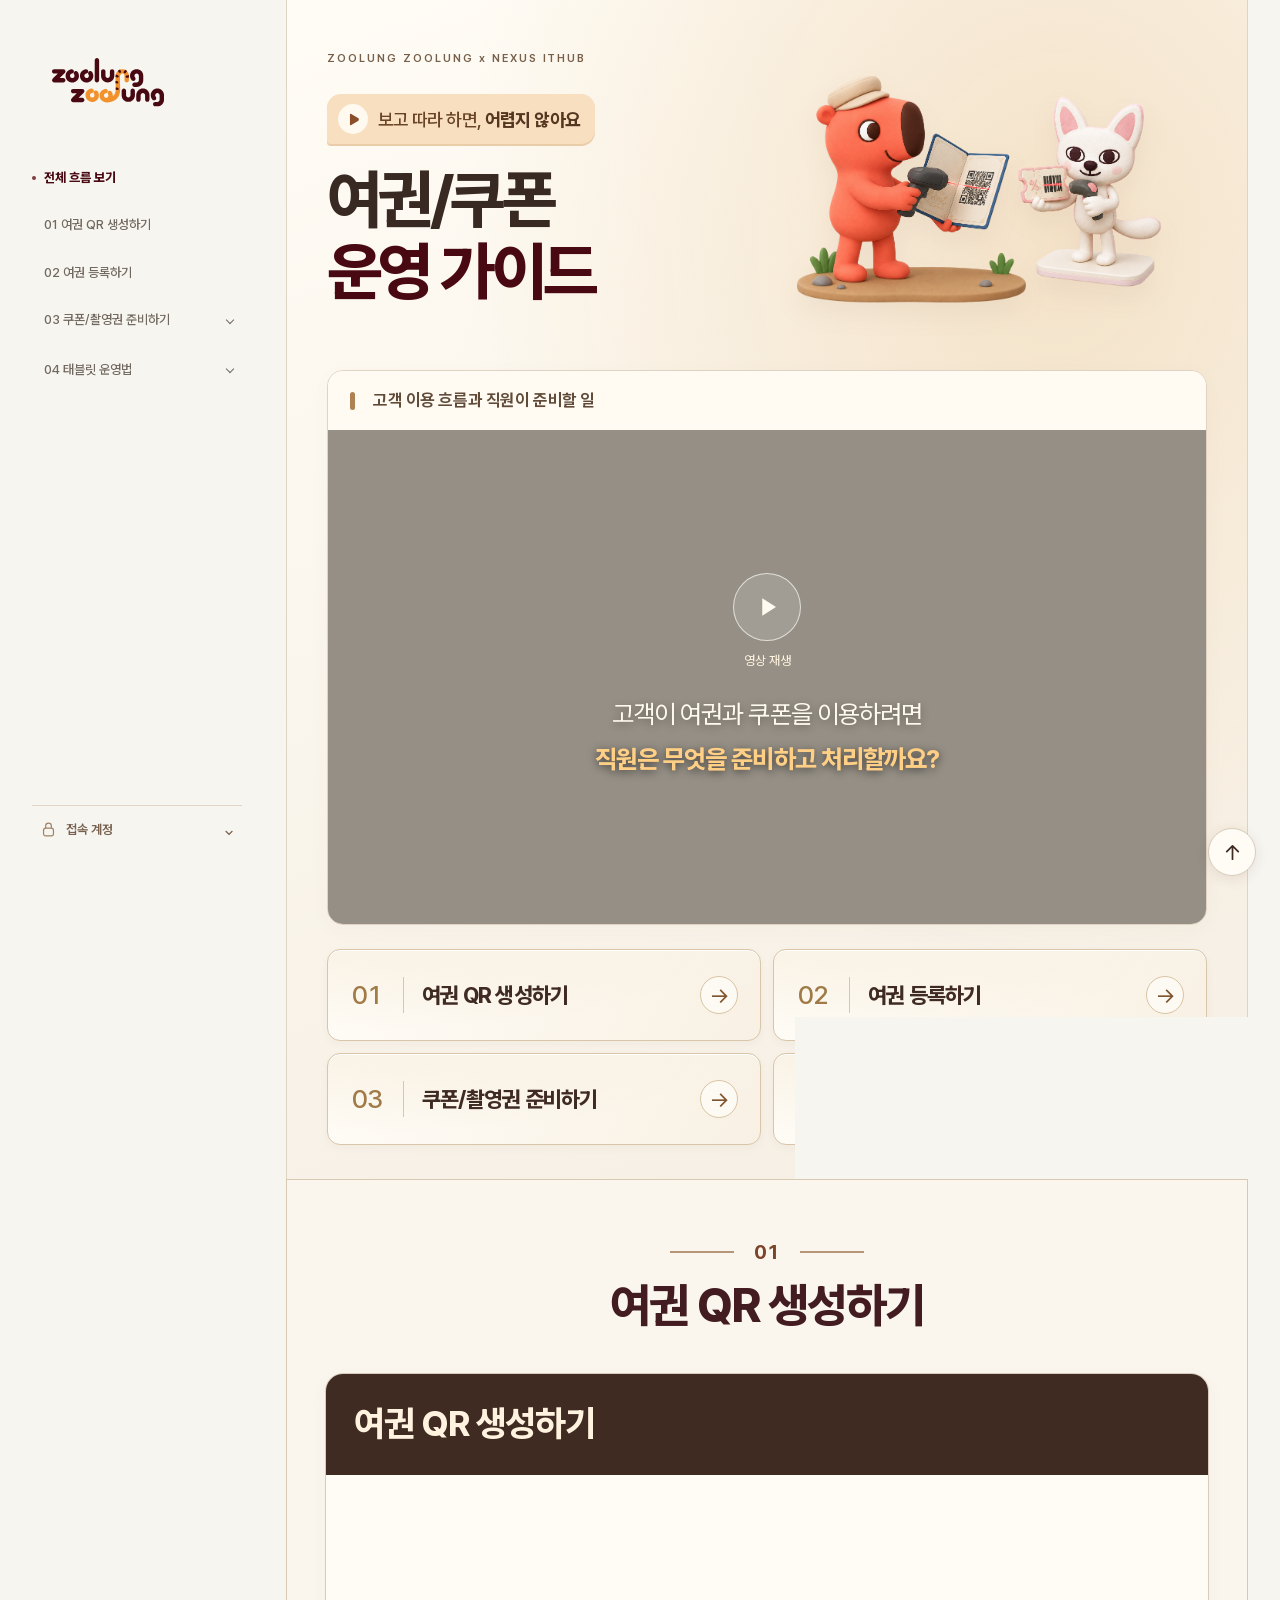
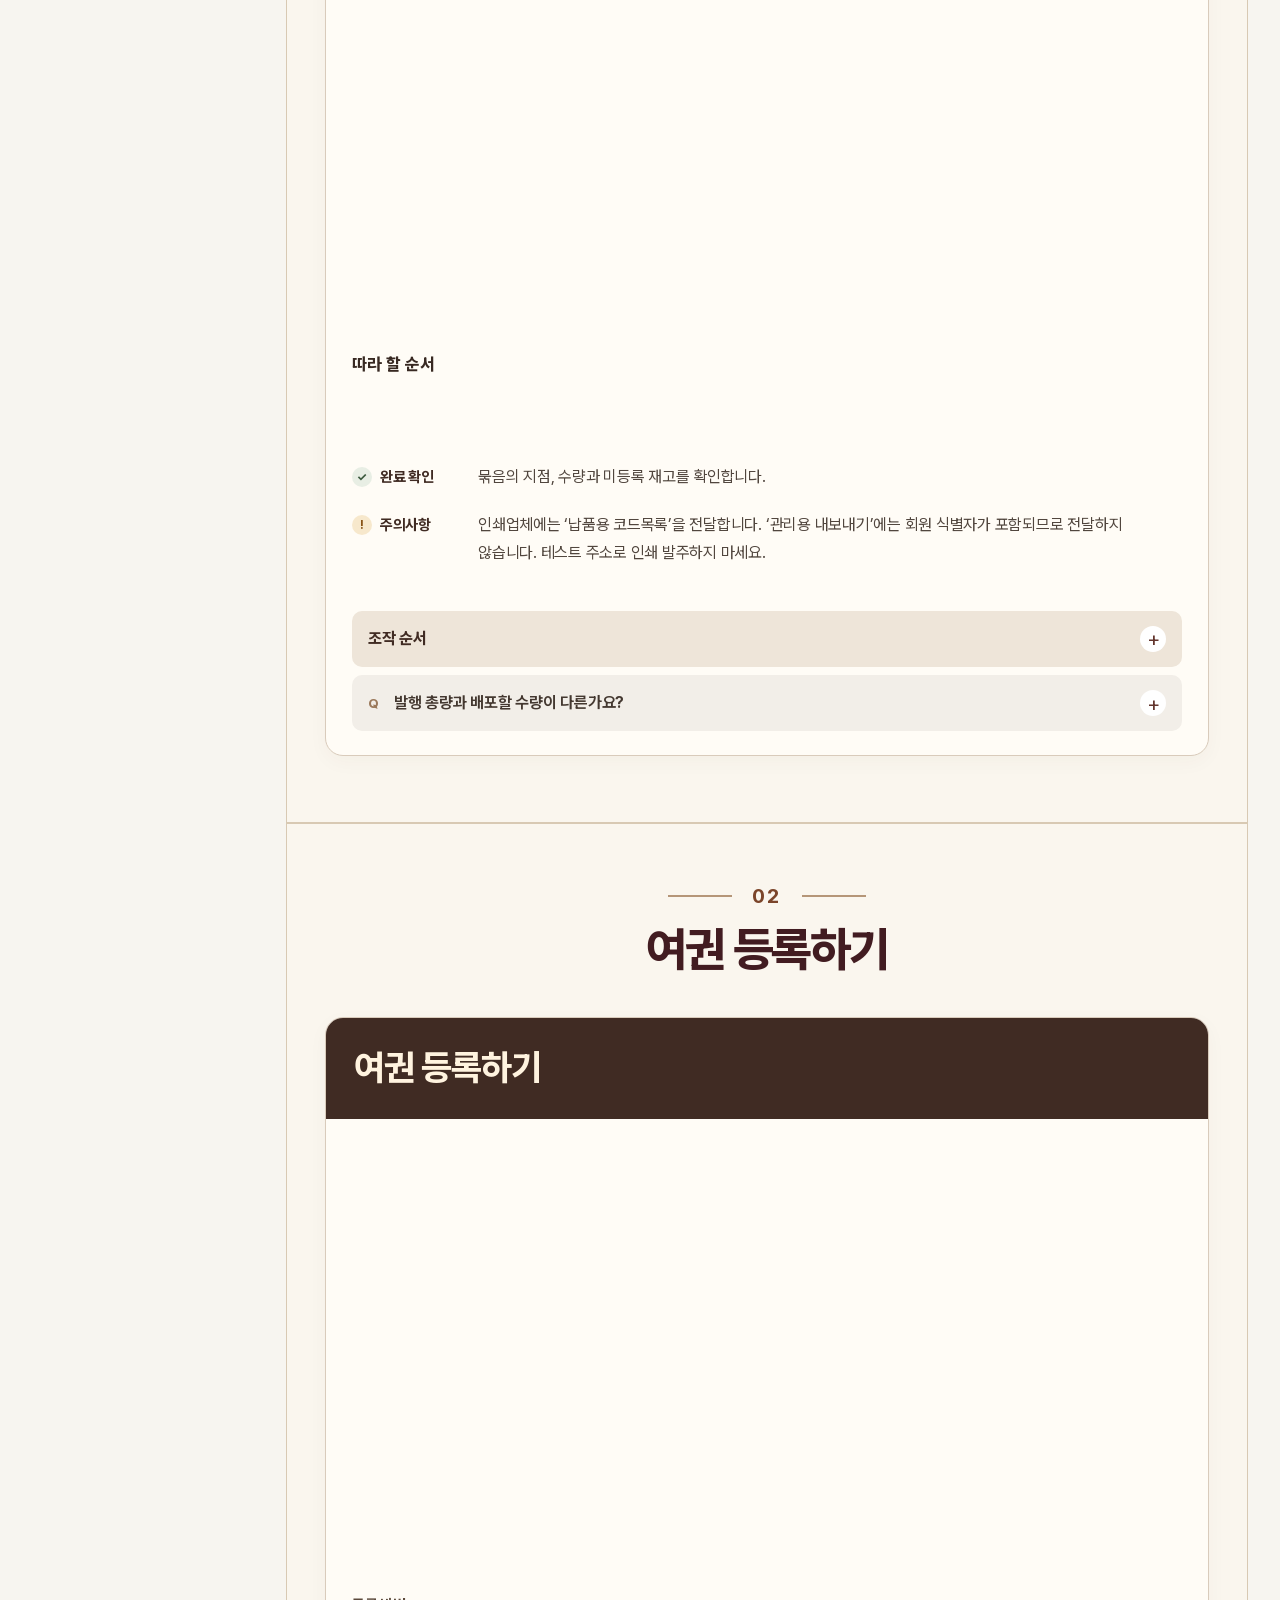
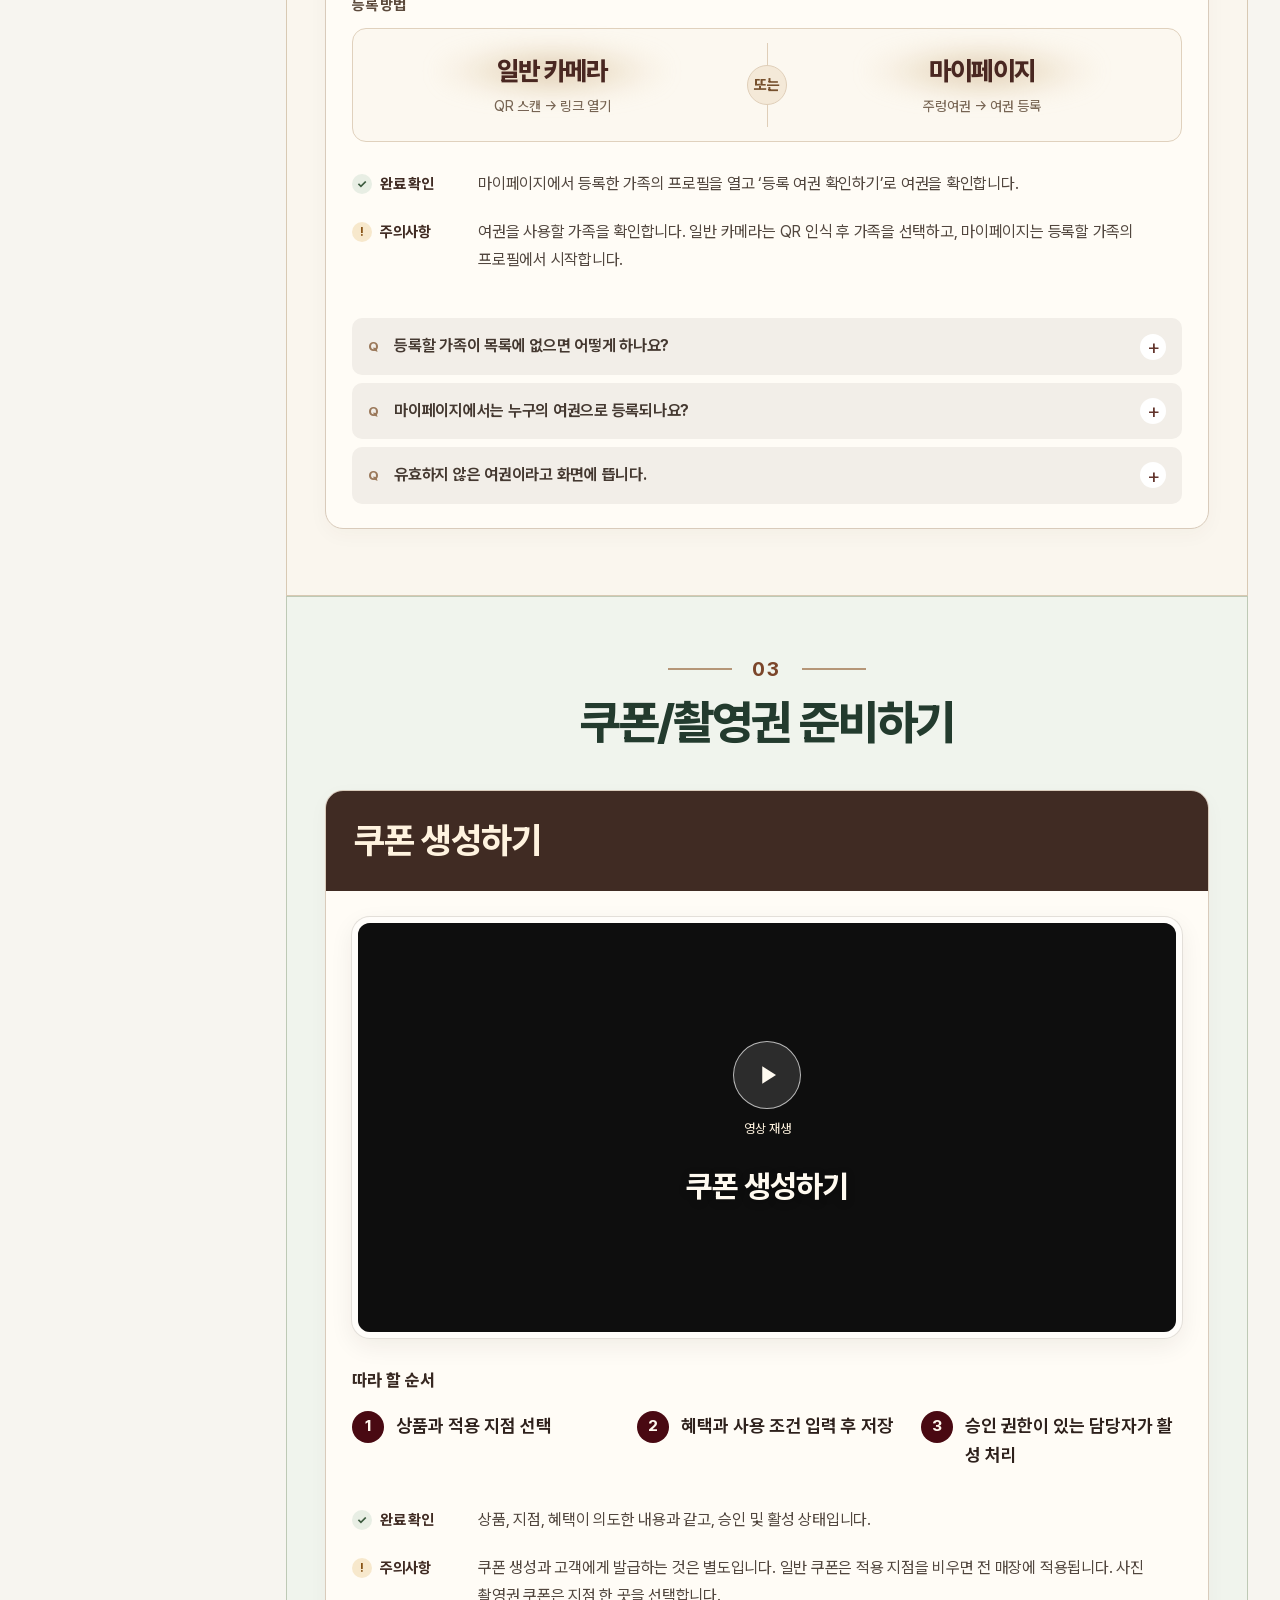
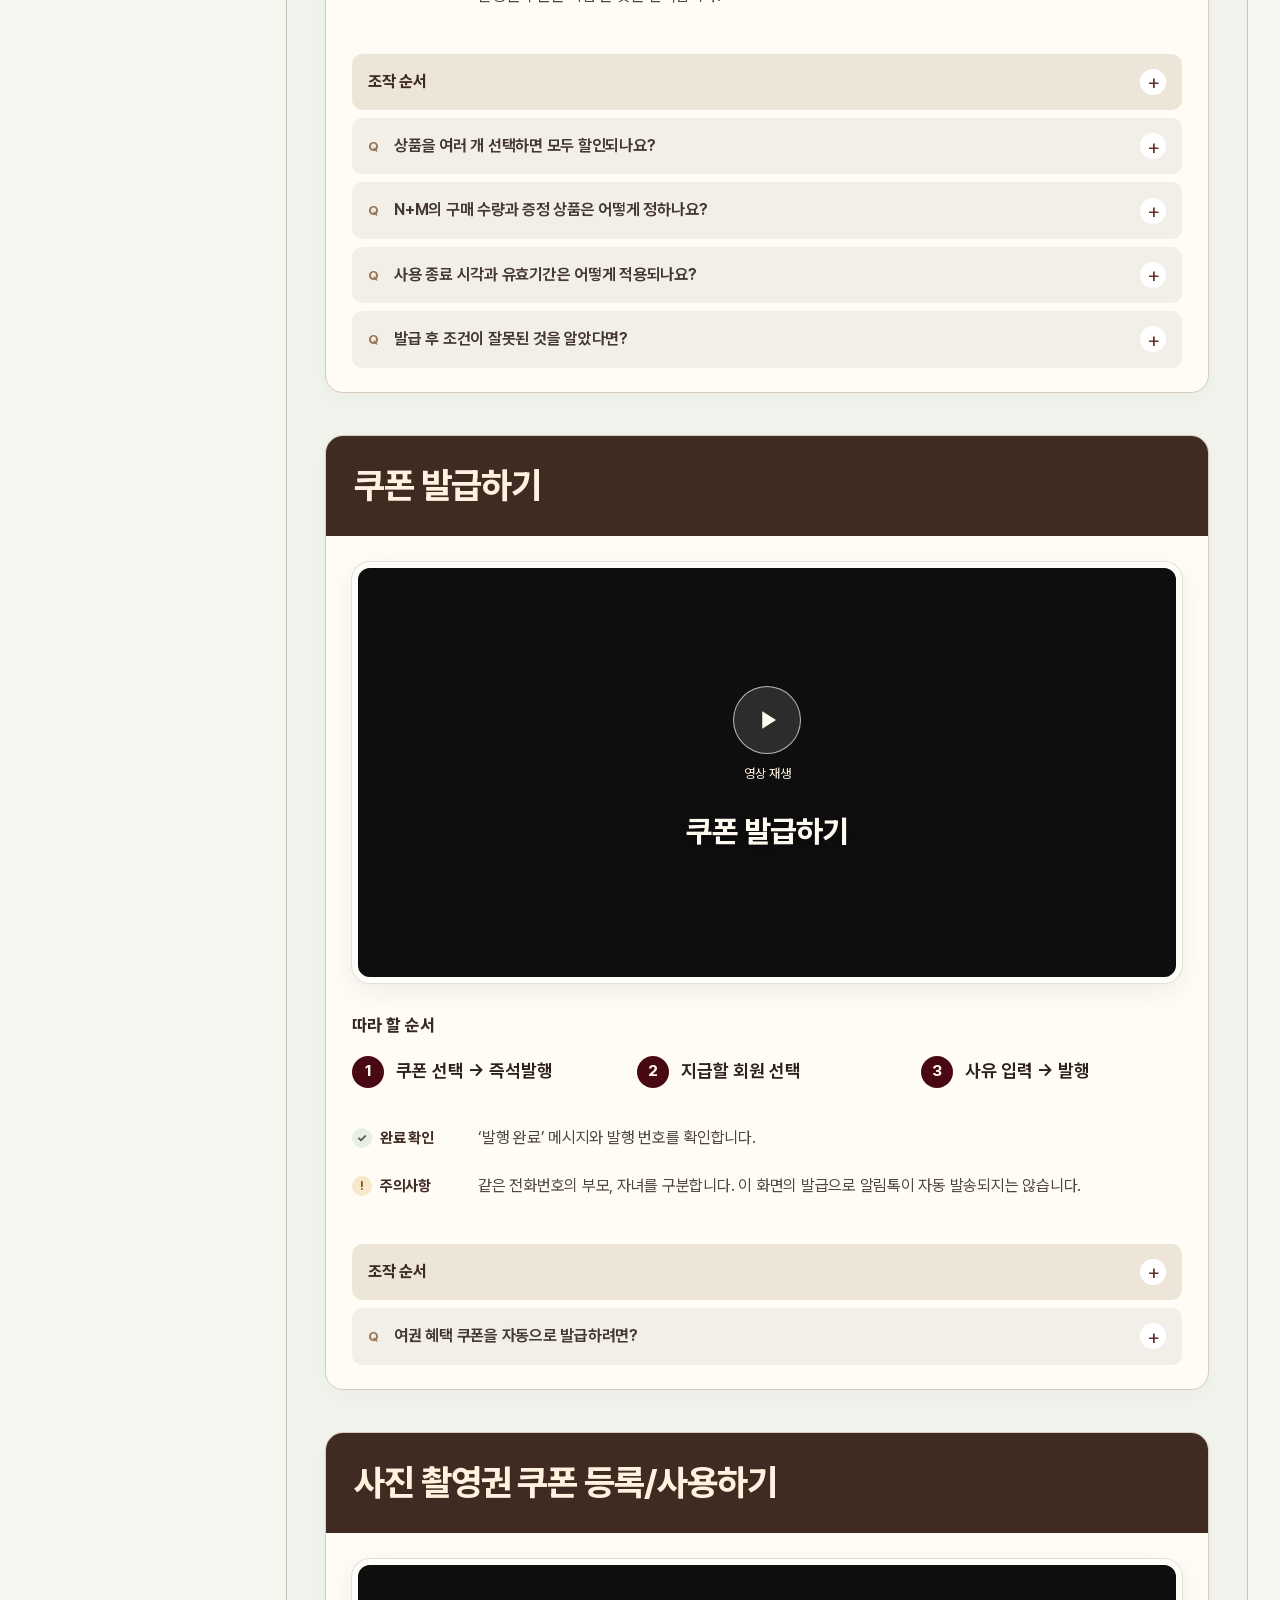
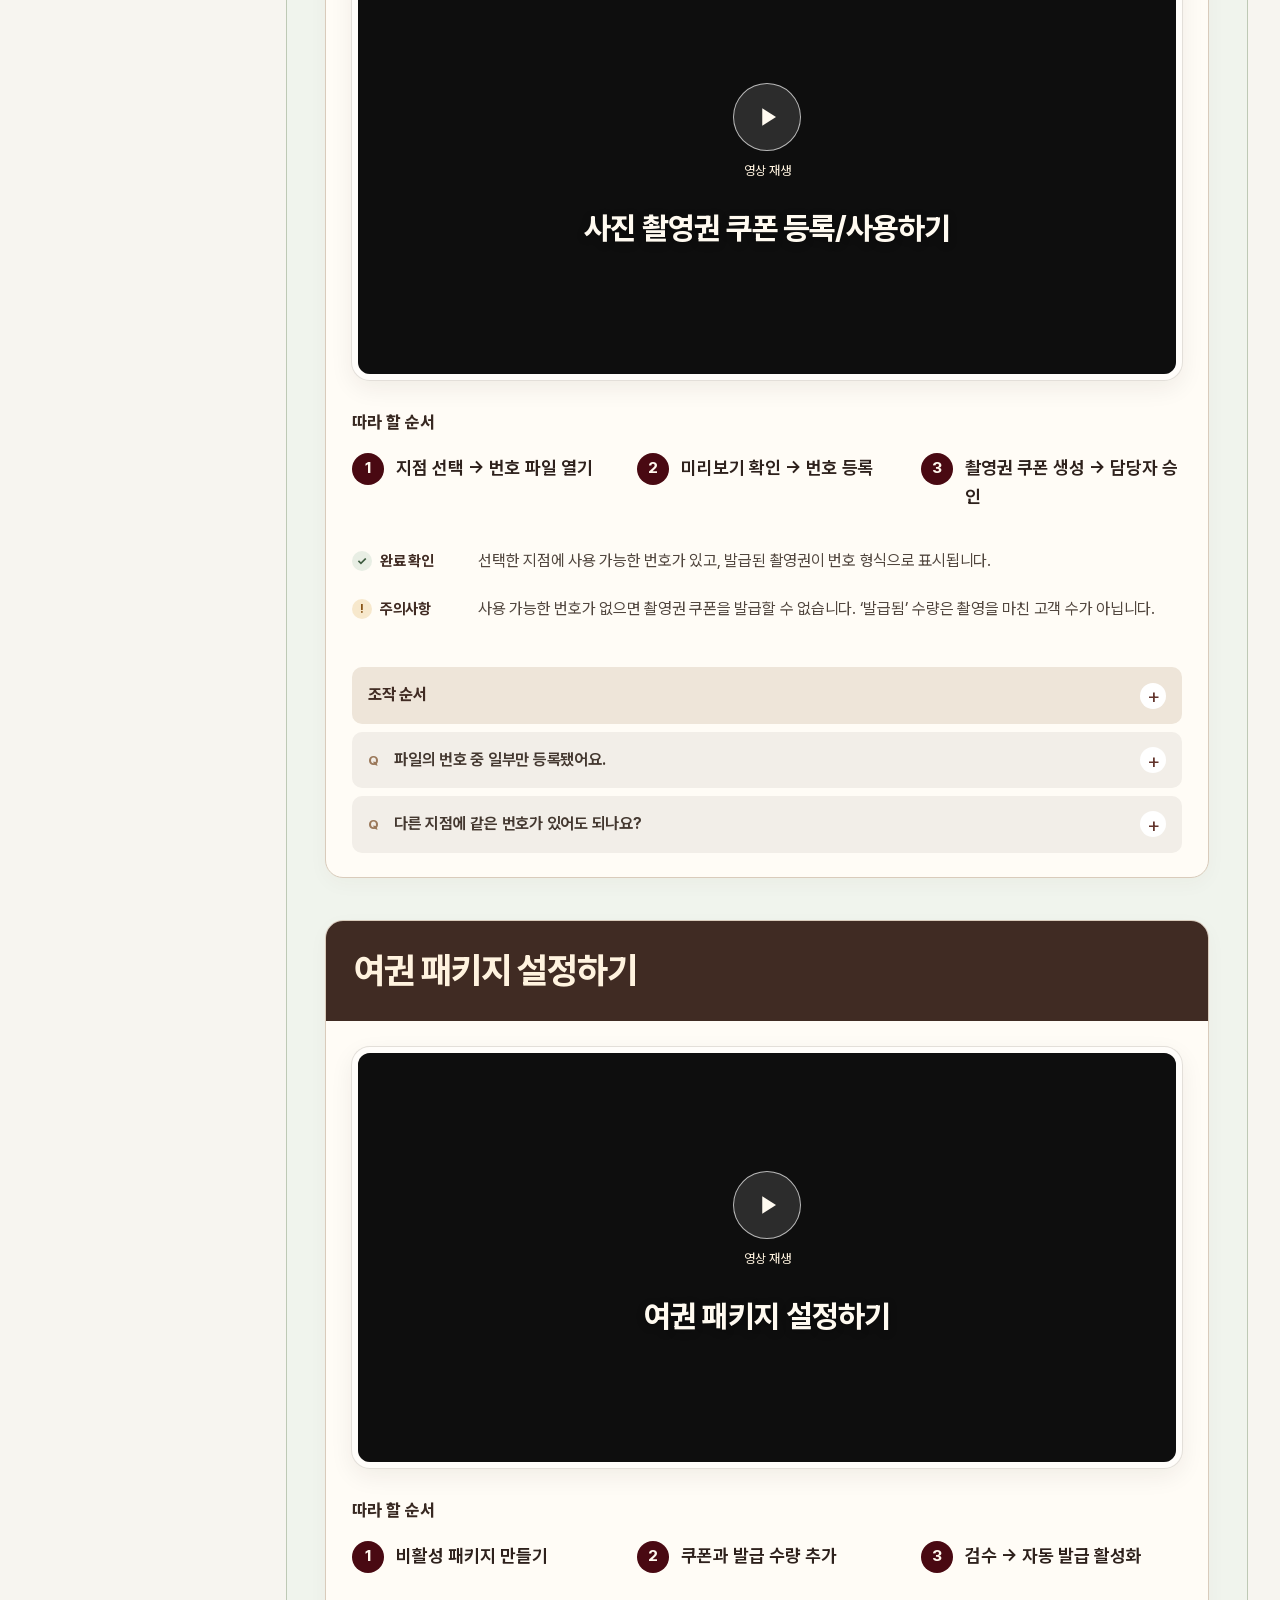
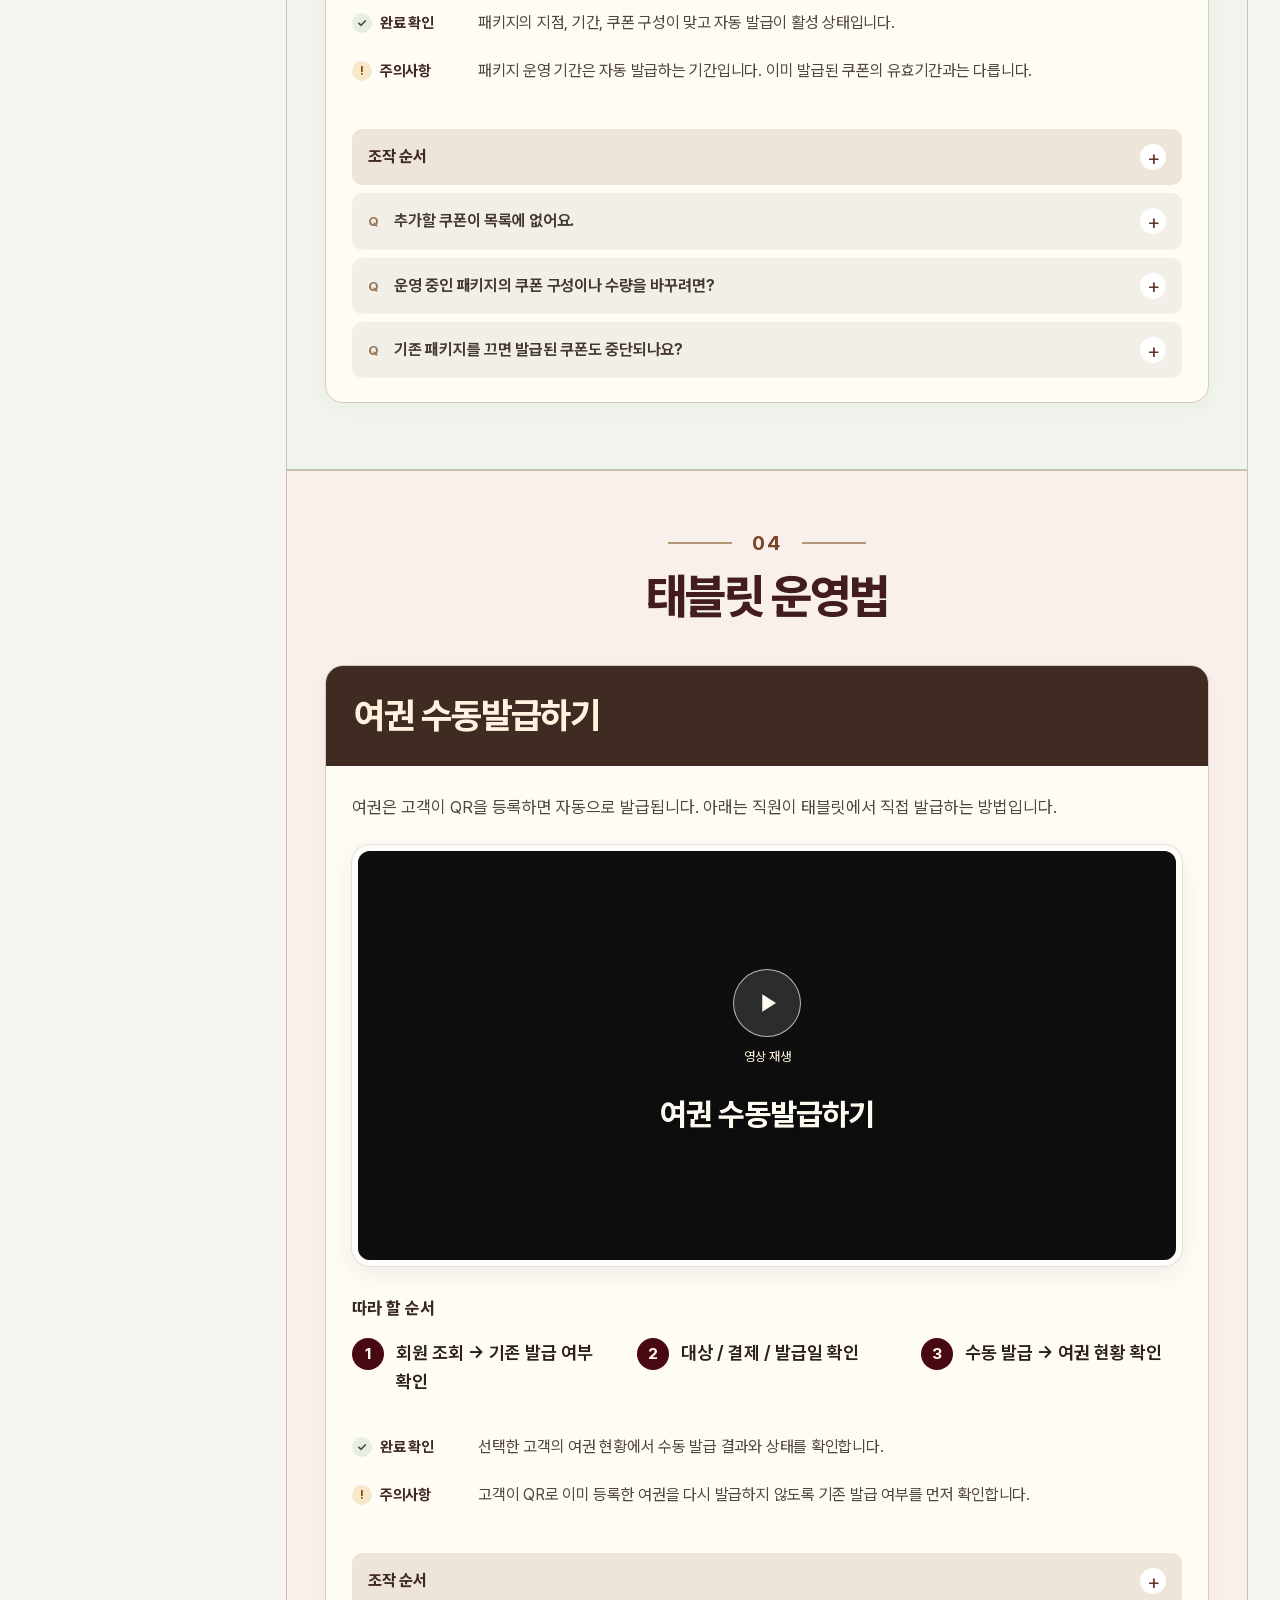
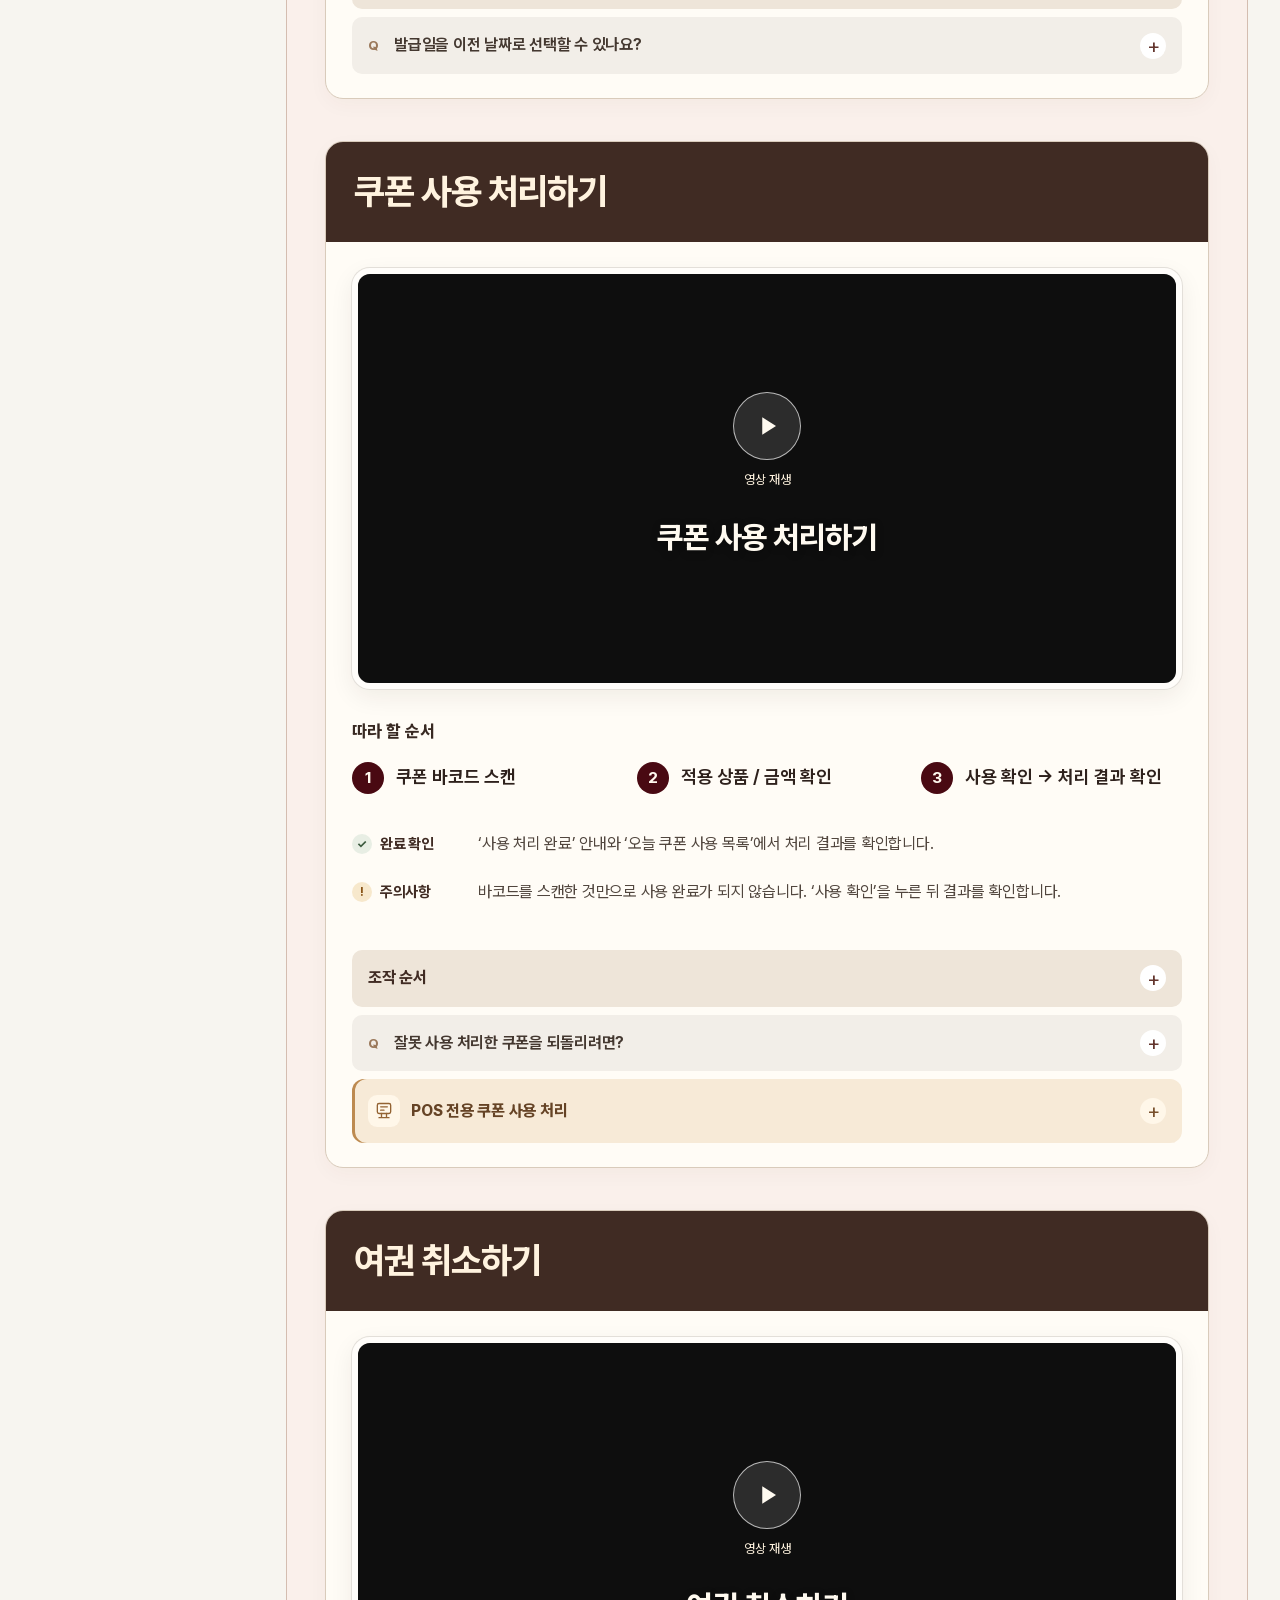
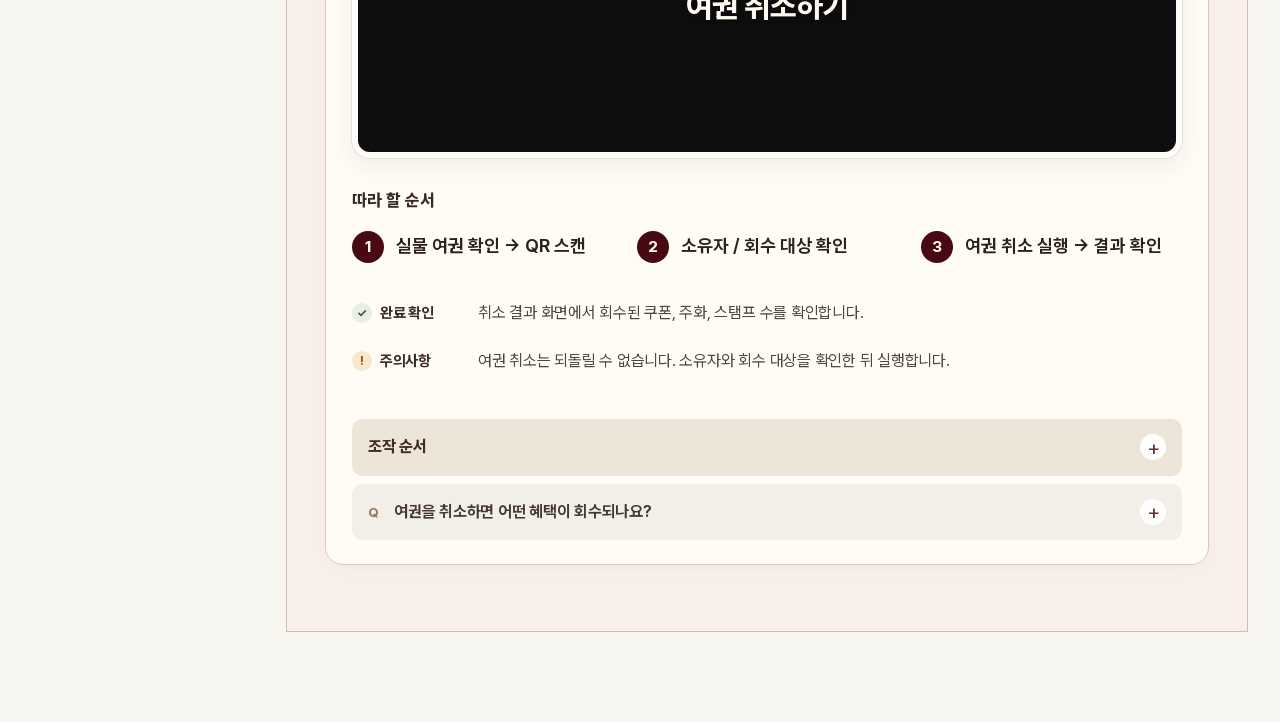
==== commit 9b9d0e26: "Update passport registration QR troubleshooting FAQ" ====
--- a/index.html
+++ b/index.html
@@ -1 +1 @@
-<!doctype html><html lang="ko"><head><meta charset="utf-8"><meta name="viewport" content="width=device-width,initial-scale=1"><meta name="color-scheme" content="only light"><meta name="theme-color" content="#f7f5f0"><title>여권/쿠폰 운영 가이드</title><link rel="icon" type="image/png" sizes="64x64" href="./assets/favicon.png?v=20260916-character1"><link rel="apple-touch-icon" sizes="180x180" href="./assets/apple-touch-icon.png?v=20260916-character1"><link rel="preload" href="./assets/fonts/PretendardVariable.woff2" as="font" type="font/woff2" crossorigin><link rel="stylesheet" href="./assets/manual.css?v=20260916-registration-v2"><script src="./assets/manual.js?v=20260915-account-panel1" defer></script></head><body><a class="skip" href="#main">본문으로 바로가기</a><div class="mobile-nav"><details><summary><img src="./assets/zoolung-logo.svg" alt="주렁주렁"><span>목차</span></summary><nav aria-label="모바일 목차"><a class="nav-link" href="#intro-flow" data-section-link="overview">전체 흐름 보기</a><a class="nav-link" href="#passport">01 여권 QR 생성하기</a><a class="nav-link" href="#passport-registration">02 여권 등록하기</a><div class="nav-group"><button class="nav-link nav-toggle" type="button" data-section-link="coupon" aria-expanded="true">03 쿠폰/촬영권 준비하기<span class="nav-chevron" aria-hidden="true"></span></button><div class="nav-panel"><div class="nav-sub"><a href="#coupon-create">쿠폰 생성하기</a><a href="#coupon-issue">쿠폰 발급하기</a><a href="#photo-register">사진 촬영권 쿠폰 등록/사용하기</a><a href="#passport-package">여권 패키지 설정하기</a></div></div></div><div class="nav-group"><button class="nav-link nav-toggle" type="button" data-section-link="tablet" aria-expanded="true">04 태블릿 운영법<span class="nav-chevron" aria-hidden="true"></span></button><div class="nav-panel"><div class="nav-sub"><a href="#passport-issue">여권 수동발급하기</a><a href="#coupon-use">쿠폰 사용 처리하기</a><a href="#passport-return">여권 취소하기</a></div></div></div></nav><details class="account-panel"><summary><svg viewBox="0 0 24 24" fill="none" stroke="currentColor" stroke-width="1.7" stroke-linecap="round" stroke-linejoin="round" aria-hidden="true"><rect x="5" y="10" width="14" height="11" rx="3"/><path d="M8 10V7a4 4 0 0 1 8 0v3"/></svg><span>접속 계정</span><span class="account-chevron" aria-hidden="true">⌃</span></summary><div class="account-content"><section class="account-entry"><h3>CRM</h3><dl><div><dt>아이디</dt><dd>admin</dd></div><div><dt>비밀번호</dt><dd><span class="credential-tip"><button class="credential-trigger" type="button" aria-describedby="mobile-crm-password-tip" aria-expanded="false">확인하기 <span aria-hidden="true">ⓘ</span></button><span class="credential-tooltip" id="mobile-crm-password-tip" role="tooltip" hidden>wnfjdwnfjd2026</span></span></dd></div></dl></section><section class="account-entry tablet-entry"><h3>태블릿</h3><dl><div><dt>아이디</dt><dd>staff.dt</dd></div><div><dt>비밀번호</dt><dd><span class="credential-tip"><button class="credential-trigger" type="button" aria-describedby="mobile-tablet-password-tip" aria-expanded="false">확인하기 <span aria-hidden="true">ⓘ</span></button><span class="credential-tooltip" id="mobile-tablet-password-tip" role="tooltip" hidden>wnfjdwnfjd</span></span></dd></div></dl><small>해당 아이디는 동탄점 전용 아이디입니다.</small></section></div></details></details></div><div class="layout"><aside class="sidebar"><a class="rail-logo" href="#overview" aria-label="주렁주렁 가이드 처음으로"><img src="./assets/zoolung-logo.svg" alt="주렁주렁" width="128" height="63"></a><nav aria-label="가이드 목차"><a class="nav-link" href="#intro-flow" data-section-link="overview">전체 흐름 보기</a><a class="nav-link" href="#passport">01 여권 QR 생성하기</a><a class="nav-link" href="#passport-registration">02 여권 등록하기</a><div class="nav-group"><button class="nav-link nav-toggle" type="button" data-section-link="coupon" aria-expanded="true">03 쿠폰/촬영권 준비하기<span class="nav-chevron" aria-hidden="true"></span></button><div class="nav-panel"><div class="nav-sub"><a href="#coupon-create">쿠폰 생성하기</a><a href="#coupon-issue">쿠폰 발급하기</a><a href="#photo-register">사진 촬영권 쿠폰 등록/사용하기</a><a href="#passport-package">여권 패키지 설정하기</a></div></div></div><div class="nav-group"><button class="nav-link nav-toggle" type="button" data-section-link="tablet" aria-expanded="true">04 태블릿 운영법<span class="nav-chevron" aria-hidden="true"></span></button><div class="nav-panel"><div class="nav-sub"><a href="#passport-issue">여권 수동발급하기</a><a href="#coupon-use">쿠폰 사용 처리하기</a><a href="#passport-return">여권 취소하기</a></div></div></div></nav><details class="account-panel"><summary><svg viewBox="0 0 24 24" fill="none" stroke="currentColor" stroke-width="1.7" stroke-linecap="round" stroke-linejoin="round" aria-hidden="true"><rect x="5" y="10" width="14" height="11" rx="3"/><path d="M8 10V7a4 4 0 0 1 8 0v3"/></svg><span>접속 계정</span><span class="account-chevron" aria-hidden="true">⌃</span></summary><div class="account-content"><section class="account-entry"><h3>CRM</h3><dl><div><dt>아이디</dt><dd>admin</dd></div><div><dt>비밀번호</dt><dd><span class="credential-tip"><button class="credential-trigger" type="button" aria-describedby="desktop-crm-password-tip" aria-expanded="false">확인하기 <span aria-hidden="true">ⓘ</span></button><span class="credential-tooltip" id="desktop-crm-password-tip" role="tooltip" hidden>wnfjdwnfjd2026</span></span></dd></div></dl></section><section class="account-entry tablet-entry"><h3>태블릿</h3><dl><div><dt>아이디</dt><dd>staff.dt</dd></div><div><dt>비밀번호</dt><dd><span class="credential-tip"><button class="credential-trigger" type="button" aria-describedby="desktop-tablet-password-tip" aria-expanded="false">확인하기 <span aria-hidden="true">ⓘ</span></button><span class="credential-tooltip" id="desktop-tablet-password-tip" role="tooltip" hidden>wnfjdwnfjd</span></span></dd></div></dl><small>해당 아이디는 동탄점 전용 아이디입니다.</small></section></div></details></aside><main id="main"><section id="overview" class="intro" data-section><div class="hero-head"><div class="hero-title"><span class="edition">ZOOLUNG ZOOLUNG x NEXUS ITHUB</span><p class="hero-kicker"><span class="kicker-play" aria-hidden="true"><svg viewBox="0 0 20 20" fill="currentColor"><path d="M7 4.5a1 1 0 0 1 1.5-.86l8 4.62a2 2 0 0 1 0 3.48l-8 4.62A1 1 0 0 1 7 15.5z"/></svg></span><span>보고 따라 하면, <strong>어렵지 않아요</strong></span></p><h1>여권/쿠폰<br><em>운영 가이드</em></h1></div><div class="hero-art" aria-hidden="true"><img class="passport-character" src="./assets/passport-character.png" alt=""><img class="coupon-character" src="./assets/coupon-character.png" alt=""></div></div><section id="intro-flow" class="brand-intro" aria-labelledby="brand-intro-title"><div class="brand-intro-heading"><h2 id="brand-intro-title">고객 이용 흐름과 직원이 준비할 일</h2></div><div class="intro-player video-player"><video class="brand-intro-video" controls playsinline preload="auto" width="1920" height="1080" aria-label="혜택 준비 인트로"><source src="./assets/benefits-intro.mp4?v=577531990168" type="video/mp4"></video><button class="intro-cover video-cover" type="button" hidden aria-label="고객 이용 흐름과 직원이 준비할 일 영상 재생"><span class="cover-action"><span class="intro-cover-play" aria-hidden="true"><svg viewBox="0 0 24 24" fill="currentColor"><path d="M9 5v14l11-7z"/></svg></span><span class="intro-cover-hint">영상 재생</span></span><span class="intro-cover-copy">고객이 여권과 쿠폰을 이용하려면<strong class="intro-emphasis">직원은 무엇을 준비하고 처리할까요?</strong></span></button><p class="intro-play-error" role="status" hidden></p></div></section><div class="start-routes"><a href="#passport"><span>01</span><b>여권 QR 생성하기</b></a><a href="#passport-registration"><span>02</span><b>여권 등록하기</b></a><a href="#coupon"><span>03</span><b>쿠폰/촬영권 준비하기</b></a><a href="#tablet"><span>04</span><b>태블릿 운영법</b></a></div></section><section id="passport" class="section" data-section><div class="section-heading"><span class="section-number">01</span><h2>여권 QR 생성하기</h2></div><article class="task" id="passport-qr" data-source="어드민 p.9, 14–15"><header><h3>여권 QR 생성하기</h3></header><div class="task-body"><div class="video-player lesson-player"><video class="lesson-video" controls playsinline preload="metadata" width="1920" height="1080" aria-label="여권 QR 생성하기"><source src="./assets/passport-qr-guide.mp4" type="video/mp4"></video><button class="intro-cover video-cover" type="button" hidden aria-label="여권 QR 생성하기 영상 재생"><span class="cover-action"><span class="intro-cover-play" aria-hidden="true"><svg viewBox="0 0 24 24" fill="currentColor"><path d="M9 5v14l11-7z"/></svg></span><span class="intro-cover-hint">영상 재생</span></span><span class="intro-cover-copy"><strong>여권 QR 생성하기</strong></span></button><p class="intro-play-error" role="status" hidden></p></div><div class="follow-steps"><h4>따라 할 순서</h4><ol class="action-steps"><li><span>묶음명 / 지점 / 수량 입력</span></li><li><span>묶음과 코드 목록 확인</span></li><li><span>납품용 코드목록 다운로드</span></li></ol></div><div class="callout complete"><b><span aria-hidden="true">✓</span> 완료 확인</b><p>묶음의 지점, 수량과 미등록 재고를 확인합니다.</p></div><div class="callout caution"><b><span aria-hidden="true">!</span> 주의사항</b><p>인쇄업체에는 ‘납품용 코드목록’을 전달합니다. ‘관리용 내보내기’에는 회원 식별자가 포함되므로 전달하지 않습니다. 테스트 주소로 인쇄 발주하지 마세요.</p></div></div><details class="exception procedure"><summary>조작 순서</summary><div class="procedure-content"><div class="menu-path"><span class="menu-label">메뉴 경로</span><p><span>CRM</span><i aria-hidden="true">›</i><span>여권QR생성</span><i aria-hidden="true">›</i><span>발행/배치관리</span></p></div><ol class="procedure-steps"><li><span class="step-number" aria-hidden="true">01</span><span>발행 묶음 만들기에서 묶음명, 지점, 수량을 입력합니다.</span></li><li><span class="step-number" aria-hidden="true">02</span><span>발행한 묶음을 열고 코드 목록을 확인합니다.</span></li><li><span class="step-number" aria-hidden="true">03</span><span>납품용 코드목록을 다운로드합니다.</span></li></ol></div></details><details class="exception faq" data-source="어드민 p.15 Q3"><summary><span><span class="faq-mark" aria-hidden="true">Q</span><span class="faq-question">발행 총량과 배포할 수량이 다른가요?</span></span></summary><p class="faq-answer">이미 등록했거나 폐기한 QR도 발행 총량에 포함됩니다. 배포할 수량은 ‘미등록 재고’에서 확인합니다.</p></details></article></section><section id="passport-registration" class="section" data-section><div class="section-heading"><span class="section-number">02</span><h2>여권 등록하기</h2></div><article class="task" id="passport-register" data-source="zoolungM-app main fddb647 / PassportOnboardingPage, QRPage, PassportList"><header><h3>여권 등록하기</h3></header><div class="task-body"><div class="video-player lesson-player"><video class="lesson-video" controls playsinline preload="metadata" width="1920" height="1080" aria-label="여권 등록하기"><source src="./assets/passport-registration-guide-v2.mp4?v=d09d0a16b26d" type="video/mp4"></video><button class="intro-cover video-cover" type="button" hidden aria-label="여권 등록하기 영상 재생"><span class="cover-action"><span class="intro-cover-play" aria-hidden="true"><svg viewBox="0 0 24 24" fill="currentColor"><path d="M9 5v14l11-7z"/></svg></span><span class="intro-cover-hint">영상 재생</span></span><span class="intro-cover-copy"><strong>여권 등록하기</strong></span></button><p class="intro-play-error" role="status" hidden></p></div><div class="follow-steps registration-choices"><h4>등록 방법</h4><div class="registration-methods"><div class="registration-method"><strong>일반 카메라</strong><span class="method-flow">QR 스캔 → 링크 열기</span></div><span class="method-or">또는</span><div class="registration-method"><strong>마이페이지</strong><span class="method-flow">주렁여권 → 여권 등록</span></div></div></div><div class="callout complete"><b><span aria-hidden="true">✓</span> 완료 확인</b><p>마이페이지에서 등록한 가족의 프로필을 열고 ‘등록 여권 확인하기’로 여권을 확인합니다.</p></div><div class="callout caution"><b><span aria-hidden="true">!</span> 주의사항</b><p>여권을 사용할 가족을 확인합니다. 일반 카메라는 QR 인식 후 가족을 선택하고, 마이페이지는 등록할 가족의 프로필에서 시작합니다.</p></div></div><details class="exception faq" data-source="zoolungM-app main fddb647 / PassportOnboardingPage, QRPage, PassportList"><summary><span><span class="faq-mark" aria-hidden="true">Q</span><span class="faq-question">등록할 가족이 목록에 없으면 어떻게 하나요?</span></span></summary><p class="faq-answer">일반 카메라로 등록할 때 가족 선택 화면에서 ‘가족 추가하기’를 누른 뒤 등록할 가족을 선택합니다.</p></details><details class="exception faq" data-source="zoolungM-app main fddb647 / PassportOnboardingPage, QRPage, PassportList"><summary><span><span class="faq-mark" aria-hidden="true">Q</span><span class="faq-question">마이페이지에서는 누구의 여권으로 등록되나요?</span></span></summary><p class="faq-answer">등록을 시작한 프로필의 여권으로 등록됩니다. 사용할 가족의 프로필에서 ‘등록 여권 확인하기’를 누른 뒤 +를 누르세요. QR을 스캔하기 전에 카메라 화면에 표시된 이름을 확인합니다. 일반 카메라로 시작한 경우에는 QR을 읽은 뒤 가족을 선택합니다.</p></details><details class="exception faq" data-source="zoolungM-app main fddb647 / PassportOnboardingPage, QRPage, PassportList"><summary><span><span class="faq-mark" aria-hidden="true">Q</span><span class="faq-question">‘이미 등록된 여권’이라고 나오면 어떻게 하나요?</span></span></summary><p class="faq-answer">등록된 계정의 마이페이지에서 여권을 확인합니다. 일반 카메라로 시작했고 본인 또는 가족에게 등록된 여권이라면 ‘등록 여권 보기’로 확인할 수 있습니다. 다른 계정에 등록된 여권은 새로 등록할 수 없습니다.</p></details></article></section><section id="coupon" class="section" data-section><div class="section-heading"><span class="section-number">03</span><h2>쿠폰/촬영권 준비하기</h2></div><article class="task" id="coupon-create" data-source="쿠폰 p.3–4, 6, 10–11 / 어드민 p.6"><header><h3>쿠폰 생성하기</h3></header><div class="task-body"><div class="video-player lesson-player"><video class="lesson-video" controls playsinline preload="metadata" width="1920" height="1080" aria-label="쿠폰 생성하기"><source src="./assets/coupon-create-guide.mp4" type="video/mp4"></video><button class="intro-cover video-cover" type="button" hidden aria-label="쿠폰 생성하기 영상 재생"><span class="cover-action"><span class="intro-cover-play" aria-hidden="true"><svg viewBox="0 0 24 24" fill="currentColor"><path d="M9 5v14l11-7z"/></svg></span><span class="intro-cover-hint">영상 재생</span></span><span class="intro-cover-copy"><strong>쿠폰 생성하기</strong></span></button><p class="intro-play-error" role="status" hidden></p></div><div class="follow-steps"><h4>따라 할 순서</h4><ol class="action-steps"><li><span>상품과 적용 지점 선택</span></li><li><span>혜택과 사용 조건 입력 후 저장</span></li><li><span>승인 권한이 있는 담당자가 활성 처리</span></li></ol></div><div class="callout complete"><b><span aria-hidden="true">✓</span> 완료 확인</b><p>상품, 지점, 혜택이 의도한 내용과 같고, 승인 및 활성 상태입니다.</p></div><div class="callout caution"><b><span aria-hidden="true">!</span> 주의사항</b><p>쿠폰 생성과 고객에게 발급하는 것은 별도입니다. 일반 쿠폰은 적용 지점을 비우면 전 매장에 적용됩니다. 사진 촬영권 쿠폰은 지점 한 곳을 선택합니다.</p></div></div><details class="exception procedure"><summary>조작 순서</summary><div class="procedure-content"><div class="menu-path"><span class="menu-label">메뉴 경로</span><p><span>CRM</span><i aria-hidden="true">›</i><span>쿠폰</span><i aria-hidden="true">›</i><span>새 쿠폰</span></p></div><ol class="procedure-steps"><li><span class="step-number" aria-hidden="true">01</span><span>상품 검색에서 정확한 상품명, 상품 ID를 확인합니다.</span></li><li><span class="step-number" aria-hidden="true">02</span><span>상품, 적용 지점, 표시 이름, 종류와 할인 조건을 입력합니다.</span></li><li><span class="step-number" aria-hidden="true">03</span><span>사용시간, 유효기간, 한도, 할인 중복 조건을 확인하고 저장합니다.</span></li><li><span class="step-number" aria-hidden="true">04</span><span>승인 권한이 있는 담당자가 목록의 ‘활성’을 누른 뒤, 상태 ‘활성’과 승인 ‘승인됨’을 확인합니다.</span></li></ol></div></details><details class="exception faq" data-source="쿠폰 p.10 Q1"><summary><span><span class="faq-mark" aria-hidden="true">Q</span><span class="faq-question">상품을 여러 개 선택하면 모두 할인되나요?</span></span></summary><p class="faq-answer">일반 할인과 무료 쿠폰은 선택한 상품 중 장바구니에 담긴 1개에만 적용됩니다. 예를 들어 HOT과 ICE 아메리카노를 선택해도 할인 대상은 1잔입니다.</p></details><details class="exception faq" data-source="쿠폰 p.10 Q2–3"><summary><span><span class="faq-mark" aria-hidden="true">Q</span><span class="faq-question">N+M의 구매 수량과 증정 상품은 어떻게 정하나요?</span></span></summary><p class="faq-answer">선택한 상품들의 수량을 합산해 N개 충족 여부를 판단합니다. 증정 상품을 비워두면 구매 조건에 사용한 같은 상품이 M개 무료 처리됩니다. 다른 상품을 주려면 증정 상품을 따로 선택합니다.</p></details><details class="exception faq" data-source="쿠폰 p.10 Q6–7"><summary><span><span class="faq-mark" aria-hidden="true">Q</span><span class="faq-question">사용 종료 시각과 유효기간은 어떻게 적용되나요?</span></span></summary><p class="faq-answer">종료 시각을 18:00으로 설정하면 정확히 18:00부터 사용할 수 없습니다. 유효기간은 쿠폰을 만든 날이 아니라 고객에게 발급한 날을 기준으로 계산합니다.</p></details><details class="exception faq" data-source="쿠폰 p.11"><summary><span><span class="faq-mark" aria-hidden="true">Q</span><span class="faq-question">발급 후 조건이 잘못된 것을 알았다면?</span></span></summary><p class="faq-answer">발급 이력이 생긴 쿠폰은 이름 외 조건을 수정할 수 없습니다. 잘못된 쿠폰은 비활성화하고 올바른 조건으로 새로 만듭니다.</p></details></article><article class="task" id="coupon-issue" data-source="CRM index.jsx IssueModal / coupon_service.issue_single / 여권 패키지 가이드"><header><h3>쿠폰 발급하기</h3></header><div class="task-body"><div class="video-player lesson-player"><video class="lesson-video" controls playsinline preload="metadata" width="1920" height="1080" aria-label="쿠폰 발급하기"><source src="./assets/coupon-issue-guide.mp4" type="video/mp4"></video><button class="intro-cover video-cover" type="button" hidden aria-label="쿠폰 발급하기 영상 재생"><span class="cover-action"><span class="intro-cover-play" aria-hidden="true"><svg viewBox="0 0 24 24" fill="currentColor"><path d="M9 5v14l11-7z"/></svg></span><span class="intro-cover-hint">영상 재생</span></span><span class="intro-cover-copy"><strong>쿠폰 발급하기</strong></span></button><p class="intro-play-error" role="status" hidden></p></div><div class="follow-steps"><h4>따라 할 순서</h4><ol class="action-steps"><li><span>쿠폰 선택 → 즉석발행</span></li><li><span>지급할 회원 선택</span></li><li><span>사유 입력 → 발행</span></li></ol></div><div class="callout complete"><b><span aria-hidden="true">✓</span> 완료 확인</b><p>‘발행 완료’ 메시지와 발행 번호를 확인합니다.</p></div><div class="callout caution"><b><span aria-hidden="true">!</span> 주의사항</b><p>같은 전화번호의 부모, 자녀를 구분합니다. 이 화면의 발급으로 알림톡이 자동 발송되지는 않습니다.</p></div></div><details class="exception procedure"><summary>조작 순서</summary><div class="procedure-content"><div class="menu-path"><span class="menu-label">메뉴 경로</span><p><span>CRM</span><i aria-hidden="true">›</i><span>쿠폰</span><i aria-hidden="true">›</i><span>해당 쿠폰의 즉석발행</span></p></div><ol class="procedure-steps"><li><span class="step-number" aria-hidden="true">01</span><span>쿠폰의 상태 ‘활성’과 승인 ‘승인됨’을 확인하고 ‘즉석발행’을 누릅니다.</span></li><li><span class="step-number" aria-hidden="true">02</span><span>전화번호, 닉네임, 회원번호로 검색해 지급할 회원을 선택합니다.</span></li><li><span class="step-number" aria-hidden="true">03</span><span>발행 사유를 입력하고 확인합니다.</span></li></ol></div></details><details class="exception faq" data-source="CRM index.jsx IssueModal / coupon_service.issue_single / 여권 패키지 가이드"><summary><span><span class="faq-mark" aria-hidden="true">Q</span><span class="faq-question">여권 혜택 쿠폰을 자동으로 발급하려면?</span></span></summary><p class="faq-answer">아래 ‘여권 패키지 설정하기’에서 쿠폰과 수량을 구성합니다. 패키지의 적용 지점, 운영 기간, 활성 상태를 확인합니다.</p></details></article><article class="task" id="photo-register" data-source="어드민 p.7, 12, 15–16 / 쿠폰 p.3, 5, 11"><header><h3>사진 촬영권 쿠폰 등록/사용하기</h3></header><div class="task-body"><div class="video-player lesson-player"><video class="lesson-video" controls playsinline preload="metadata" width="1920" height="1080" aria-label="사진 촬영권 쿠폰 등록/사용하기"><source src="./assets/photo-coupon-guide.mp4?v=c1f4e6672ebb" type="video/mp4"></video><button class="intro-cover video-cover" type="button" hidden aria-label="사진 촬영권 쿠폰 등록/사용하기 영상 재생"><span class="cover-action"><span class="intro-cover-play" aria-hidden="true"><svg viewBox="0 0 24 24" fill="currentColor"><path d="M9 5v14l11-7z"/></svg></span><span class="intro-cover-hint">영상 재생</span></span><span class="intro-cover-copy"><strong>사진 촬영권 쿠폰 등록/사용하기</strong></span></button><p class="intro-play-error" role="status" hidden></p></div><div class="follow-steps"><h4>따라 할 순서</h4><ol class="action-steps"><li><span>지점 선택 → 번호 파일 열기</span></li><li><span>미리보기 확인 → 번호 등록</span></li><li><span>촬영권 쿠폰 생성 → 담당자 승인</span></li></ol></div><div class="callout complete"><b><span aria-hidden="true">✓</span> 완료 확인</b><p>선택한 지점에 사용 가능한 번호가 있고, 발급된 촬영권이 번호 형식으로 표시됩니다.</p></div><div class="callout caution"><b><span aria-hidden="true">!</span> 주의사항</b><p>사용 가능한 번호가 없으면 촬영권 쿠폰을 발급할 수 없습니다. ‘발급됨’ 수량은 촬영을 마친 고객 수가 아닙니다.</p></div></div><details class="exception procedure"><summary>조작 순서</summary><div class="procedure-content"><div class="menu-path"><span class="menu-label">메뉴 경로</span><p><span>CRM</span><i aria-hidden="true">›</i><span>촬영권 번호 / 쿠폰</span><i aria-hidden="true">›</i><span>새 쿠폰</span></p></div><ol class="procedure-steps"><li><span class="step-number" aria-hidden="true">01</span><span>지점 선택 후 업체 파일(TXT, CSV, XLSX)을 열어 미리보기를 확인합니다.</span></li><li><span class="step-number" aria-hidden="true">02</span><span>미리보기의 지점명, 파일명, ‘채택’, ‘제외’를 확인한 뒤 ‘적재’를 눌러 번호를 등록합니다.</span></li><li><span class="step-number" aria-hidden="true">03</span><span>신규 등록된 번호 수와 사용 가능한 번호 수를 확인합니다.</span></li><li><span class="step-number" aria-hidden="true">04</span><span>쿠폰에서 사진관 상품, 지점 한 곳, ‘사진 촬영권 (번호 입력 방식)’을 선택하고, 저장 후 승인 권한이 있는 담당자가 ‘활성’ 처리합니다.</span></li></ol></div></details><details class="exception faq" data-source="PhotoVouchers.jsx / photo_voucher_service.py preview and ingest"><summary><span><span class="faq-mark" aria-hidden="true">Q</span><span class="faq-question">파일의 번호 중 일부만 등록됐어요.</span></span></summary><p class="faq-answer">파일 안의 중복 번호, 선택한 지점에 이미 등록된 번호, 번호로 인식되지 않은 값은 제외될 수 있습니다. 미리보기의 ‘채택’과 ‘제외’를 확인하세요. XLSX는 첫 번째 시트만 읽습니다.</p></details><details class="exception faq" data-source="어드민 p.15 Q6"><summary><span><span class="faq-mark" aria-hidden="true">Q</span><span class="faq-question">다른 지점에 같은 번호가 있어도 되나요?</span></span></summary><p class="faq-answer">촬영권 번호는 지점별로 관리합니다. 같은 번호라도 지점이 다르면 각각 등록될 수 있으므로 번호와 소속 지점을 함께 확인합니다.</p></details></article><article class="task" id="passport-package" data-source="여권 패키지 p.2–7"><header><h3>여권 패키지 설정하기</h3></header><div class="task-body"><div class="video-player lesson-player"><video class="lesson-video" controls playsinline preload="metadata" width="1920" height="1080" aria-label="여권 패키지 설정하기"><source src="./assets/passport-package-guide.mp4" type="video/mp4"></video><button class="intro-cover video-cover" type="button" hidden aria-label="여권 패키지 설정하기 영상 재생"><span class="cover-action"><span class="intro-cover-play" aria-hidden="true"><svg viewBox="0 0 24 24" fill="currentColor"><path d="M9 5v14l11-7z"/></svg></span><span class="intro-cover-hint">영상 재생</span></span><span class="intro-cover-copy"><strong>여권 패키지 설정하기</strong></span></button><p class="intro-play-error" role="status" hidden></p></div><div class="follow-steps"><h4>따라 할 순서</h4><ol class="action-steps"><li><span>비활성 패키지 만들기</span></li><li><span>쿠폰과 발급 수량 추가</span></li><li><span>검수 → 자동 발급 활성화</span></li></ol></div><div class="callout complete"><b><span aria-hidden="true">✓</span> 완료 확인</b><p>패키지의 지점, 기간, 쿠폰 구성이 맞고 자동 발급이 활성 상태입니다.</p></div><div class="callout caution"><b><span aria-hidden="true">!</span> 주의사항</b><p>패키지 운영 기간은 자동 발급하는 기간입니다. 이미 발급된 쿠폰의 유효기간과는 다릅니다.</p></div></div><details class="exception procedure"><summary>조작 순서</summary><div class="procedure-content"><div class="menu-path"><span class="menu-label">메뉴 경로</span><p><span>CRM</span><i aria-hidden="true">›</i><span>패키지</span><i aria-hidden="true">›</i><span>신규 패키지</span><i aria-hidden="true">›</i><span>상세관리</span></p></div><ol class="procedure-steps"><li><span class="step-number" aria-hidden="true">01</span><span>패키지 코드, 이름, 적용 지점, 운영 기간을 입력합니다.</span></li><li><span class="step-number" aria-hidden="true">02</span><span>비활성 상태에서 ‘쿠폰 추가’를 눌러 승인, 활성된 쿠폰과 발급 수량을 지정합니다.</span></li><li><span class="step-number" aria-hidden="true">03</span><span>구성을 검수한 뒤 ‘활성화 (자동 발급 시작)’를 누릅니다.</span></li></ol></div></details><details class="exception faq" data-source="여권 패키지 p.7 Q5"><summary><span><span class="faq-mark" aria-hidden="true">Q</span><span class="faq-question">추가할 쿠폰이 목록에 없어요.</span></span></summary><p class="faq-answer">쿠폰의 상태가 ‘활성’, 승인이 ‘승인됨’인지 확인합니다. 추가할 때는 쿠폰의 적용 지점도 함께 확인합니다.</p></details><details class="exception faq" data-source="CRM index.jsx PackageDetail / 여권 패키지 p.7"><summary><span><span class="faq-mark" aria-hidden="true">Q</span><span class="faq-question">운영 중인 패키지의 쿠폰 구성이나 수량을 바꾸려면?</span></span></summary><p class="faq-answer">‘다음 버전 사본 만들기’로 새 버전을 만듭니다. 쿠폰 구성과 수량, 운영 기간을 확인한 뒤 기존 버전을 비활성화하고 새 버전을 활성화합니다. 운영 기간도 그대로 복사되므로 날짜를 다시 확인하세요.</p></details><details class="exception faq" data-source="여권 패키지 p.7 Q6"><summary><span><span class="faq-mark" aria-hidden="true">Q</span><span class="faq-question">기존 패키지를 끄면 발급된 쿠폰도 중단되나요?</span></span></summary><p class="faq-answer">패키지를 비활성화하면 이후 자동 발급이 중단됩니다. 이미 발급된 쿠폰은 각 쿠폰의 상태와 유효기간에 따라 사용할 수 있습니다.</p></details></article></section><section id="tablet" class="section" data-section><div class="section-heading"><span class="section-number">04</span><h2>태블릿 운영법</h2></div><article class="task" id="passport-issue" data-source="tools PassportTab.jsx disabledDate and issue form"><header><h3>여권 수동발급하기</h3></header><div class="task-body"><p class="task-context">여권은 고객이 QR을 등록하면 자동으로 발급됩니다. 아래는 직원이 태블릿에서 직접 발급하는 방법입니다.</p><div class="video-player lesson-player"><video class="lesson-video" controls playsinline preload="metadata" width="1920" height="1080" aria-label="여권 수동발급하기"><source src="./assets/passport-manual-issue-guide.mp4" type="video/mp4"></video><button class="intro-cover video-cover" type="button" hidden aria-label="여권 수동발급하기 영상 재생"><span class="cover-action"><span class="intro-cover-play" aria-hidden="true"><svg viewBox="0 0 24 24" fill="currentColor"><path d="M9 5v14l11-7z"/></svg></span><span class="intro-cover-hint">영상 재생</span></span><span class="intro-cover-copy"><strong>여권 수동발급하기</strong></span></button><p class="intro-play-error" role="status" hidden></p></div><div class="follow-steps"><h4>따라 할 순서</h4><ol class="action-steps"><li><span>회원 조회 → 기존 발급 여부 확인</span></li><li><span>대상 / 결제 / 발급일 확인</span></li><li><span>수동 발급 → 여권 현황 확인</span></li></ol></div><div class="callout complete"><b><span aria-hidden="true">✓</span> 완료 확인</b><p>선택한 고객의 여권 현황에서 수동 발급 결과와 상태를 확인합니다.</p></div><div class="callout caution"><b><span aria-hidden="true">!</span> 주의사항</b><p>고객이 QR로 이미 등록한 여권을 다시 발급하지 않도록 기존 발급 여부를 먼저 확인합니다.</p></div></div><details class="exception procedure"><summary>조작 순서</summary><div class="procedure-content"><div class="menu-path"><span class="menu-label">메뉴 경로</span><p><span>태블릿</span><i aria-hidden="true">›</i><span>주렁은행</span><i aria-hidden="true">›</i><span>여권</span></p></div><ol class="procedure-steps"><li><span class="step-number" aria-hidden="true">01</span><span>전화번호 또는 회원 QR로 고객을 조회하고, 여권 현황에서 이미 발급된 여권이 있는지 확인합니다.</span></li><li><span class="step-number" aria-hidden="true">02</span><span>수동으로 발급할 회원 또는 가족 구성원을 선택합니다.</span></li><li><span class="step-number" aria-hidden="true">03</span><span>결제 완료 여부와 발급일을 확인한 뒤 신규 여권을 발급합니다.</span></li></ol></div></details><details class="exception faq" data-source="tools PassportTab.jsx disabledDate and issue form"><summary><span><span class="faq-mark" aria-hidden="true">Q</span><span class="faq-question">발급일을 이전 날짜로 선택할 수 있나요?</span></span></summary><p class="faq-answer">오늘부터 30일 전까지 선택할 수 있습니다. 결제 내역과 실제 발급일을 확인한 뒤 입력합니다.</p></details></article><article class="task" id="coupon-use" data-source="tools CouponRedeemPage.jsx buildCancelResultText and today list"><header><h3>쿠폰 사용 처리하기</h3></header><div class="task-body"><div class="video-player lesson-player"><video class="lesson-video" controls playsinline preload="metadata" width="1920" height="1080" aria-label="쿠폰 사용 처리하기"><source src="./assets/coupon-use-guide.mp4" type="video/mp4"></video><button class="intro-cover video-cover" type="button" hidden aria-label="쿠폰 사용 처리하기 영상 재생"><span class="cover-action"><span class="intro-cover-play" aria-hidden="true"><svg viewBox="0 0 24 24" fill="currentColor"><path d="M9 5v14l11-7z"/></svg></span><span class="intro-cover-hint">영상 재생</span></span><span class="intro-cover-copy"><strong>쿠폰 사용 처리하기</strong></span></button><p class="intro-play-error" role="status" hidden></p></div><div class="follow-steps"><h4>따라 할 순서</h4><ol class="action-steps"><li><span>쿠폰 바코드 스캔</span></li><li><span>적용 상품 / 금액 확인</span></li><li><span>사용 확인 → 처리 결과 확인</span></li></ol></div><div class="callout complete"><b><span aria-hidden="true">✓</span> 완료 확인</b><p>‘사용 처리 완료’ 안내와 ‘오늘 쿠폰 사용 목록’에서 처리 결과를 확인합니다.</p></div><div class="callout caution"><b><span aria-hidden="true">!</span> 주의사항</b><p>바코드를 스캔한 것만으로 사용 완료가 되지 않습니다. ‘사용 확인’을 누른 뒤 결과를 확인합니다.</p></div></div><details class="exception procedure"><summary>조작 순서</summary><div class="procedure-content"><div class="menu-path"><span class="menu-label">메뉴 경로</span><p><span>태블릿</span><i aria-hidden="true">›</i><span>쿠폰 사용/취소</span></p></div><ol class="procedure-steps"><li><span class="step-number" aria-hidden="true">01</span><span>앱 또는 지류 쿠폰의 바코드를 스캔합니다.</span></li><li><span class="step-number" aria-hidden="true">02</span><span>소유자와 쿠폰 이름이 고객의 요청과 같은지 확인합니다.</span></li><li><span class="step-number" aria-hidden="true">03</span><span>적용 상품과 금액을 확인한 뒤 ‘사용 확인’을 누릅니다.</span></li></ol></div></details><details class="exception faq" data-source="tools CouponRedeemPage.jsx buildCancelResultText and today list"><summary><span><span class="faq-mark" aria-hidden="true">Q</span><span class="faq-question">잘못 사용 처리한 쿠폰을 되돌리려면?</span></span></summary><p class="faq-answer">‘오늘 쿠폰 사용 목록’에서 해당 건의 ‘사용취소’를 누릅니다. 처리 후 결과를 확인하세요. 유효기간이 지난 쿠폰이나 여권 취소로 회수된 쿠폰은 다시 사용할 수 없습니다.</p></details><details class="exception pos-appendix" id="pos-coupon-use" data-source="쿠폰 생성 가이드 v1.1 p.9 / 2.5 POS 전용 쿠폰 사용법"><summary><span class="pos-title"><svg class="pos-icon" viewBox="0 0 24 24" fill="none" stroke="currentColor" stroke-width="1.6" stroke-linecap="round" stroke-linejoin="round" aria-hidden="true"><rect x="4" y="3" width="16" height="12" rx="2"/><path d="M9 15v5m6-5v5M6 20h12M8 7h8M8 11h4"/></svg><span>POS 전용 쿠폰 사용 처리</span></span></summary><div class="procedure-content"><div class="menu-path"><span class="menu-label">메뉴 경로</span><p><span>고객 앱</span><i aria-hidden="true">›</i><span>POS 전용 쿠폰 상세</span><i aria-hidden="true">›</i><span>직원확인</span></p></div><ol class="procedure-steps"><li><span class="step-number" aria-hidden="true">01</span><span>POS 카운터에서 고객이 제시한 쿠폰 화면을 확인합니다.</span></li><li><span class="step-number" aria-hidden="true">02</span><span>쿠폰 상세의 ‘POS 전용’ 표시와 쿠폰 이름, 제공할 상품을 확인한 뒤 ‘직원확인’을 누릅니다.</span></li><li><span class="step-number" aria-hidden="true">03</span><span>고객 휴대폰에 매장 직원 확인 코드를 입력하고 ‘쿠폰 사용’을 누릅니다.</span></li><li><span class="step-number" aria-hidden="true">04</span><span>쿠폰 사용 완료 안내를 확인한 뒤 해당 상품을 제공합니다.</span></li></ol></div><p>쿠폰을 보여주거나 확인 코드만 입력한 상태에서는 처리가 끝난 것이 아닙니다. ‘쿠폰 사용’을 누른 뒤 완료 안내를 확인합니다.</p></details></article><article class="task" id="passport-return" data-source="tools PassportCancelPage.jsx / passport_cancel_service.py"><header><h3>여권 취소하기</h3></header><div class="task-body"><div class="video-player lesson-player"><video class="lesson-video" controls playsinline preload="metadata" width="1920" height="1080" aria-label="여권 취소하기"><source src="./assets/passport-cancel-guide.mp4" type="video/mp4"></video><button class="intro-cover video-cover" type="button" hidden aria-label="여권 취소하기 영상 재생"><span class="cover-action"><span class="intro-cover-play" aria-hidden="true"><svg viewBox="0 0 24 24" fill="currentColor"><path d="M9 5v14l11-7z"/></svg></span><span class="intro-cover-hint">영상 재생</span></span><span class="intro-cover-copy"><strong>여권 취소하기</strong></span></button><p class="intro-play-error" role="status" hidden></p></div><div class="follow-steps"><h4>따라 할 순서</h4><ol class="action-steps"><li><span>실물 여권 확인 → QR 스캔</span></li><li><span>소유자 / 회수 대상 확인</span></li><li><span>여권 취소 실행 → 결과 확인</span></li></ol></div><div class="callout complete"><b><span aria-hidden="true">✓</span> 완료 확인</b><p>취소 결과 화면에서 회수된 쿠폰, 주화, 스탬프 수를 확인합니다.</p></div><div class="callout caution"><b><span aria-hidden="true">!</span> 주의사항</b><p>여권 취소는 되돌릴 수 없습니다. 소유자와 회수 대상을 확인한 뒤 실행합니다.</p></div></div><details class="exception procedure"><summary>조작 순서</summary><div class="procedure-content"><div class="menu-path"><span class="menu-label">메뉴 경로</span><p><span>태블릿</span><i aria-hidden="true">›</i><span>여권 취소</span></p></div><ol class="procedure-steps"><li><span class="step-number" aria-hidden="true">01</span><span>실물 여권을 반납받고 여권 QR을 촬영하거나 스캔합니다.</span></li><li><span class="step-number" aria-hidden="true">02</span><span>소유자, 여권 정보와 함께 혜택 쿠폰의 사용, 만료 상태를 확인합니다.</span></li><li><span class="step-number" aria-hidden="true">03</span><span>‘여권 구매 취소’를 누르고 회수 대상을 확인합니다. 필요한 경우 사유를 입력한 뒤 ‘여권 취소 실행’을 누릅니다.</span></li></ol></div></details><details class="exception faq" data-source="tools PassportCancelPage.jsx / passport_cancel_service.py"><summary><span><span class="faq-mark" aria-hidden="true">Q</span><span class="faq-question">여권을 취소하면 어떤 혜택이 회수되나요?</span></span></summary><p class="faq-answer">해당 여권의 사용 가능한 혜택 쿠폰, 여권 구매 주화, 스탬프가 회수됩니다. 사용 완료되거나 만료된 쿠폰은 회수되지 않습니다. 실제 회수 수량은 취소 결과 화면에서 확인합니다.</p></details></article></section></main></div><a class="back-to-top" href="#overview" aria-label="맨 위로 이동" title="맨 위로 이동"><svg viewBox="0 0 24 24" fill="none" stroke="currentColor" stroke-width="1.8" stroke-linecap="round" stroke-linejoin="round" aria-hidden="true"><path d="M12 19V5m-6 6 6-6 6 6"/></svg></a></body></html>+<!doctype html><html lang="ko"><head><meta charset="utf-8"><meta name="viewport" content="width=device-width,initial-scale=1"><meta name="color-scheme" content="only light"><meta name="theme-color" content="#f7f5f0"><title>여권/쿠폰 운영 가이드</title><link rel="icon" type="image/png" sizes="64x64" href="./assets/favicon.png?v=20260916-character1"><link rel="apple-touch-icon" sizes="180x180" href="./assets/apple-touch-icon.png?v=20260916-character1"><link rel="preload" href="./assets/fonts/PretendardVariable.woff2" as="font" type="font/woff2" crossorigin><link rel="stylesheet" href="./assets/manual.css?v=20260916-registration-v2"><script src="./assets/manual.js?v=20260915-account-panel1" defer></script></head><body><a class="skip" href="#main">본문으로 바로가기</a><div class="mobile-nav"><details><summary><img src="./assets/zoolung-logo.svg" alt="주렁주렁"><span>목차</span></summary><nav aria-label="모바일 목차"><a class="nav-link" href="#intro-flow" data-section-link="overview">전체 흐름 보기</a><a class="nav-link" href="#passport">01 여권 QR 생성하기</a><a class="nav-link" href="#passport-registration">02 여권 등록하기</a><div class="nav-group"><button class="nav-link nav-toggle" type="button" data-section-link="coupon" aria-expanded="true">03 쿠폰/촬영권 준비하기<span class="nav-chevron" aria-hidden="true"></span></button><div class="nav-panel"><div class="nav-sub"><a href="#coupon-create">쿠폰 생성하기</a><a href="#coupon-issue">쿠폰 발급하기</a><a href="#photo-register">사진 촬영권 쿠폰 등록/사용하기</a><a href="#passport-package">여권 패키지 설정하기</a></div></div></div><div class="nav-group"><button class="nav-link nav-toggle" type="button" data-section-link="tablet" aria-expanded="true">04 태블릿 운영법<span class="nav-chevron" aria-hidden="true"></span></button><div class="nav-panel"><div class="nav-sub"><a href="#passport-issue">여권 수동발급하기</a><a href="#coupon-use">쿠폰 사용 처리하기</a><a href="#passport-return">여권 취소하기</a></div></div></div></nav><details class="account-panel"><summary><svg viewBox="0 0 24 24" fill="none" stroke="currentColor" stroke-width="1.7" stroke-linecap="round" stroke-linejoin="round" aria-hidden="true"><rect x="5" y="10" width="14" height="11" rx="3"/><path d="M8 10V7a4 4 0 0 1 8 0v3"/></svg><span>접속 계정</span><span class="account-chevron" aria-hidden="true">⌃</span></summary><div class="account-content"><section class="account-entry"><h3>CRM</h3><dl><div><dt>아이디</dt><dd>admin</dd></div><div><dt>비밀번호</dt><dd><span class="credential-tip"><button class="credential-trigger" type="button" aria-describedby="mobile-crm-password-tip" aria-expanded="false">확인하기 <span aria-hidden="true">ⓘ</span></button><span class="credential-tooltip" id="mobile-crm-password-tip" role="tooltip" hidden>wnfjdwnfjd2026</span></span></dd></div></dl></section><section class="account-entry tablet-entry"><h3>태블릿</h3><dl><div><dt>아이디</dt><dd>staff.dt</dd></div><div><dt>비밀번호</dt><dd><span class="credential-tip"><button class="credential-trigger" type="button" aria-describedby="mobile-tablet-password-tip" aria-expanded="false">확인하기 <span aria-hidden="true">ⓘ</span></button><span class="credential-tooltip" id="mobile-tablet-password-tip" role="tooltip" hidden>wnfjdwnfjd</span></span></dd></div></dl><small>해당 아이디는 동탄점 전용 아이디입니다.</small></section></div></details></details></div><div class="layout"><aside class="sidebar"><a class="rail-logo" href="#overview" aria-label="주렁주렁 가이드 처음으로"><img src="./assets/zoolung-logo.svg" alt="주렁주렁" width="128" height="63"></a><nav aria-label="가이드 목차"><a class="nav-link" href="#intro-flow" data-section-link="overview">전체 흐름 보기</a><a class="nav-link" href="#passport">01 여권 QR 생성하기</a><a class="nav-link" href="#passport-registration">02 여권 등록하기</a><div class="nav-group"><button class="nav-link nav-toggle" type="button" data-section-link="coupon" aria-expanded="true">03 쿠폰/촬영권 준비하기<span class="nav-chevron" aria-hidden="true"></span></button><div class="nav-panel"><div class="nav-sub"><a href="#coupon-create">쿠폰 생성하기</a><a href="#coupon-issue">쿠폰 발급하기</a><a href="#photo-register">사진 촬영권 쿠폰 등록/사용하기</a><a href="#passport-package">여권 패키지 설정하기</a></div></div></div><div class="nav-group"><button class="nav-link nav-toggle" type="button" data-section-link="tablet" aria-expanded="true">04 태블릿 운영법<span class="nav-chevron" aria-hidden="true"></span></button><div class="nav-panel"><div class="nav-sub"><a href="#passport-issue">여권 수동발급하기</a><a href="#coupon-use">쿠폰 사용 처리하기</a><a href="#passport-return">여권 취소하기</a></div></div></div></nav><details class="account-panel"><summary><svg viewBox="0 0 24 24" fill="none" stroke="currentColor" stroke-width="1.7" stroke-linecap="round" stroke-linejoin="round" aria-hidden="true"><rect x="5" y="10" width="14" height="11" rx="3"/><path d="M8 10V7a4 4 0 0 1 8 0v3"/></svg><span>접속 계정</span><span class="account-chevron" aria-hidden="true">⌃</span></summary><div class="account-content"><section class="account-entry"><h3>CRM</h3><dl><div><dt>아이디</dt><dd>admin</dd></div><div><dt>비밀번호</dt><dd><span class="credential-tip"><button class="credential-trigger" type="button" aria-describedby="desktop-crm-password-tip" aria-expanded="false">확인하기 <span aria-hidden="true">ⓘ</span></button><span class="credential-tooltip" id="desktop-crm-password-tip" role="tooltip" hidden>wnfjdwnfjd2026</span></span></dd></div></dl></section><section class="account-entry tablet-entry"><h3>태블릿</h3><dl><div><dt>아이디</dt><dd>staff.dt</dd></div><div><dt>비밀번호</dt><dd><span class="credential-tip"><button class="credential-trigger" type="button" aria-describedby="desktop-tablet-password-tip" aria-expanded="false">확인하기 <span aria-hidden="true">ⓘ</span></button><span class="credential-tooltip" id="desktop-tablet-password-tip" role="tooltip" hidden>wnfjdwnfjd</span></span></dd></div></dl><small>해당 아이디는 동탄점 전용 아이디입니다.</small></section></div></details></aside><main id="main"><section id="overview" class="intro" data-section><div class="hero-head"><div class="hero-title"><span class="edition">ZOOLUNG ZOOLUNG x NEXUS ITHUB</span><p class="hero-kicker"><span class="kicker-play" aria-hidden="true"><svg viewBox="0 0 20 20" fill="currentColor"><path d="M7 4.5a1 1 0 0 1 1.5-.86l8 4.62a2 2 0 0 1 0 3.48l-8 4.62A1 1 0 0 1 7 15.5z"/></svg></span><span>보고 따라 하면, <strong>어렵지 않아요</strong></span></p><h1>여권/쿠폰<br><em>운영 가이드</em></h1></div><div class="hero-art" aria-hidden="true"><img class="passport-character" src="./assets/passport-character.png" alt=""><img class="coupon-character" src="./assets/coupon-character.png" alt=""></div></div><section id="intro-flow" class="brand-intro" aria-labelledby="brand-intro-title"><div class="brand-intro-heading"><h2 id="brand-intro-title">고객 이용 흐름과 직원이 준비할 일</h2></div><div class="intro-player video-player"><video class="brand-intro-video" controls playsinline preload="auto" width="1920" height="1080" aria-label="혜택 준비 인트로"><source src="./assets/benefits-intro.mp4?v=577531990168" type="video/mp4"></video><button class="intro-cover video-cover" type="button" hidden aria-label="고객 이용 흐름과 직원이 준비할 일 영상 재생"><span class="cover-action"><span class="intro-cover-play" aria-hidden="true"><svg viewBox="0 0 24 24" fill="currentColor"><path d="M9 5v14l11-7z"/></svg></span><span class="intro-cover-hint">영상 재생</span></span><span class="intro-cover-copy">고객이 여권과 쿠폰을 이용하려면<strong class="intro-emphasis">직원은 무엇을 준비하고 처리할까요?</strong></span></button><p class="intro-play-error" role="status" hidden></p></div></section><div class="start-routes"><a href="#passport"><span>01</span><b>여권 QR 생성하기</b></a><a href="#passport-registration"><span>02</span><b>여권 등록하기</b></a><a href="#coupon"><span>03</span><b>쿠폰/촬영권 준비하기</b></a><a href="#tablet"><span>04</span><b>태블릿 운영법</b></a></div></section><section id="passport" class="section" data-section><div class="section-heading"><span class="section-number">01</span><h2>여권 QR 생성하기</h2></div><article class="task" id="passport-qr" data-source="어드민 p.9, 14–15"><header><h3>여권 QR 생성하기</h3></header><div class="task-body"><div class="video-player lesson-player"><video class="lesson-video" controls playsinline preload="metadata" width="1920" height="1080" aria-label="여권 QR 생성하기"><source src="./assets/passport-qr-guide.mp4" type="video/mp4"></video><button class="intro-cover video-cover" type="button" hidden aria-label="여권 QR 생성하기 영상 재생"><span class="cover-action"><span class="intro-cover-play" aria-hidden="true"><svg viewBox="0 0 24 24" fill="currentColor"><path d="M9 5v14l11-7z"/></svg></span><span class="intro-cover-hint">영상 재생</span></span><span class="intro-cover-copy"><strong>여권 QR 생성하기</strong></span></button><p class="intro-play-error" role="status" hidden></p></div><div class="follow-steps"><h4>따라 할 순서</h4><ol class="action-steps"><li><span>묶음명 / 지점 / 수량 입력</span></li><li><span>묶음과 코드 목록 확인</span></li><li><span>납품용 코드목록 다운로드</span></li></ol></div><div class="callout complete"><b><span aria-hidden="true">✓</span> 완료 확인</b><p>묶음의 지점, 수량과 미등록 재고를 확인합니다.</p></div><div class="callout caution"><b><span aria-hidden="true">!</span> 주의사항</b><p>인쇄업체에는 ‘납품용 코드목록’을 전달합니다. ‘관리용 내보내기’에는 회원 식별자가 포함되므로 전달하지 않습니다. 테스트 주소로 인쇄 발주하지 마세요.</p></div></div><details class="exception procedure"><summary>조작 순서</summary><div class="procedure-content"><div class="menu-path"><span class="menu-label">메뉴 경로</span><p><span>CRM</span><i aria-hidden="true">›</i><span>여권QR생성</span><i aria-hidden="true">›</i><span>발행/배치관리</span></p></div><ol class="procedure-steps"><li><span class="step-number" aria-hidden="true">01</span><span>발행 묶음 만들기에서 묶음명, 지점, 수량을 입력합니다.</span></li><li><span class="step-number" aria-hidden="true">02</span><span>발행한 묶음을 열고 코드 목록을 확인합니다.</span></li><li><span class="step-number" aria-hidden="true">03</span><span>납품용 코드목록을 다운로드합니다.</span></li></ol></div></details><details class="exception faq" data-source="어드민 p.15 Q3"><summary><span><span class="faq-mark" aria-hidden="true">Q</span><span class="faq-question">발행 총량과 배포할 수량이 다른가요?</span></span></summary><p class="faq-answer">이미 등록했거나 폐기한 QR도 발행 총량에 포함됩니다. 배포할 수량은 ‘미등록 재고’에서 확인합니다.</p></details></article></section><section id="passport-registration" class="section" data-section><div class="section-heading"><span class="section-number">02</span><h2>여권 등록하기</h2></div><article class="task" id="passport-register" data-source="zoolungM-app main fddb647 / PassportOnboardingPage, QRPage, PassportList"><header><h3>여권 등록하기</h3></header><div class="task-body"><div class="video-player lesson-player"><video class="lesson-video" controls playsinline preload="metadata" width="1920" height="1080" aria-label="여권 등록하기"><source src="./assets/passport-registration-guide-v2.mp4?v=d09d0a16b26d" type="video/mp4"></video><button class="intro-cover video-cover" type="button" hidden aria-label="여권 등록하기 영상 재생"><span class="cover-action"><span class="intro-cover-play" aria-hidden="true"><svg viewBox="0 0 24 24" fill="currentColor"><path d="M9 5v14l11-7z"/></svg></span><span class="intro-cover-hint">영상 재생</span></span><span class="intro-cover-copy"><strong>여권 등록하기</strong></span></button><p class="intro-play-error" role="status" hidden></p></div><div class="follow-steps registration-choices"><h4>등록 방법</h4><div class="registration-methods"><div class="registration-method"><strong>일반 카메라</strong><span class="method-flow">QR 스캔 → 링크 열기</span></div><span class="method-or">또는</span><div class="registration-method"><strong>마이페이지</strong><span class="method-flow">주렁여권 → 여권 등록</span></div></div></div><div class="callout complete"><b><span aria-hidden="true">✓</span> 완료 확인</b><p>마이페이지에서 등록한 가족의 프로필을 열고 ‘등록 여권 확인하기’로 여권을 확인합니다.</p></div><div class="callout caution"><b><span aria-hidden="true">!</span> 주의사항</b><p>여권을 사용할 가족을 확인합니다. 일반 카메라는 QR 인식 후 가족을 선택하고, 마이페이지는 등록할 가족의 프로필에서 시작합니다.</p></div></div><details class="exception faq" data-source="zoolungM-app main fddb647 / PassportOnboardingPage, QRPage, PassportList"><summary><span><span class="faq-mark" aria-hidden="true">Q</span><span class="faq-question">등록할 가족이 목록에 없으면 어떻게 하나요?</span></span></summary><p class="faq-answer">일반 카메라로 등록할 때 가족 선택 화면에서 ‘가족 추가하기’를 누른 뒤 등록할 가족을 선택합니다.</p></details><details class="exception faq" data-source="zoolungM-app main fddb647 / PassportOnboardingPage, QRPage, PassportList"><summary><span><span class="faq-mark" aria-hidden="true">Q</span><span class="faq-question">마이페이지에서는 누구의 여권으로 등록되나요?</span></span></summary><p class="faq-answer">등록을 시작한 프로필의 여권으로 등록됩니다. 사용할 가족의 프로필에서 ‘등록 여권 확인하기’를 누른 뒤 +를 누르세요. QR을 스캔하기 전에 카메라 화면에 표시된 이름을 확인합니다. 일반 카메라로 시작한 경우에는 QR을 읽은 뒤 가족을 선택합니다.</p></details><details class="exception faq" data-source="사용자 지정 운영 안내 2026-09-16"><summary><span><span class="faq-mark" aria-hidden="true">Q</span><span class="faq-question">유효하지 않은 여권이라고 화면에 뜹니다.</span></span></summary><p class="faq-answer">새로운 여권이 등록되지 않는다면 해당 QR이 문제일 가능성이 있습니다. 부착된 QR을 변경해주세요.</p></details></article></section><section id="coupon" class="section" data-section><div class="section-heading"><span class="section-number">03</span><h2>쿠폰/촬영권 준비하기</h2></div><article class="task" id="coupon-create" data-source="쿠폰 p.3–4, 6, 10–11 / 어드민 p.6"><header><h3>쿠폰 생성하기</h3></header><div class="task-body"><div class="video-player lesson-player"><video class="lesson-video" controls playsinline preload="metadata" width="1920" height="1080" aria-label="쿠폰 생성하기"><source src="./assets/coupon-create-guide.mp4" type="video/mp4"></video><button class="intro-cover video-cover" type="button" hidden aria-label="쿠폰 생성하기 영상 재생"><span class="cover-action"><span class="intro-cover-play" aria-hidden="true"><svg viewBox="0 0 24 24" fill="currentColor"><path d="M9 5v14l11-7z"/></svg></span><span class="intro-cover-hint">영상 재생</span></span><span class="intro-cover-copy"><strong>쿠폰 생성하기</strong></span></button><p class="intro-play-error" role="status" hidden></p></div><div class="follow-steps"><h4>따라 할 순서</h4><ol class="action-steps"><li><span>상품과 적용 지점 선택</span></li><li><span>혜택과 사용 조건 입력 후 저장</span></li><li><span>승인 권한이 있는 담당자가 활성 처리</span></li></ol></div><div class="callout complete"><b><span aria-hidden="true">✓</span> 완료 확인</b><p>상품, 지점, 혜택이 의도한 내용과 같고, 승인 및 활성 상태입니다.</p></div><div class="callout caution"><b><span aria-hidden="true">!</span> 주의사항</b><p>쿠폰 생성과 고객에게 발급하는 것은 별도입니다. 일반 쿠폰은 적용 지점을 비우면 전 매장에 적용됩니다. 사진 촬영권 쿠폰은 지점 한 곳을 선택합니다.</p></div></div><details class="exception procedure"><summary>조작 순서</summary><div class="procedure-content"><div class="menu-path"><span class="menu-label">메뉴 경로</span><p><span>CRM</span><i aria-hidden="true">›</i><span>쿠폰</span><i aria-hidden="true">›</i><span>새 쿠폰</span></p></div><ol class="procedure-steps"><li><span class="step-number" aria-hidden="true">01</span><span>상품 검색에서 정확한 상품명, 상품 ID를 확인합니다.</span></li><li><span class="step-number" aria-hidden="true">02</span><span>상품, 적용 지점, 표시 이름, 종류와 할인 조건을 입력합니다.</span></li><li><span class="step-number" aria-hidden="true">03</span><span>사용시간, 유효기간, 한도, 할인 중복 조건을 확인하고 저장합니다.</span></li><li><span class="step-number" aria-hidden="true">04</span><span>승인 권한이 있는 담당자가 목록의 ‘활성’을 누른 뒤, 상태 ‘활성’과 승인 ‘승인됨’을 확인합니다.</span></li></ol></div></details><details class="exception faq" data-source="쿠폰 p.10 Q1"><summary><span><span class="faq-mark" aria-hidden="true">Q</span><span class="faq-question">상품을 여러 개 선택하면 모두 할인되나요?</span></span></summary><p class="faq-answer">일반 할인과 무료 쿠폰은 선택한 상품 중 장바구니에 담긴 1개에만 적용됩니다. 예를 들어 HOT과 ICE 아메리카노를 선택해도 할인 대상은 1잔입니다.</p></details><details class="exception faq" data-source="쿠폰 p.10 Q2–3"><summary><span><span class="faq-mark" aria-hidden="true">Q</span><span class="faq-question">N+M의 구매 수량과 증정 상품은 어떻게 정하나요?</span></span></summary><p class="faq-answer">선택한 상품들의 수량을 합산해 N개 충족 여부를 판단합니다. 증정 상품을 비워두면 구매 조건에 사용한 같은 상품이 M개 무료 처리됩니다. 다른 상품을 주려면 증정 상품을 따로 선택합니다.</p></details><details class="exception faq" data-source="쿠폰 p.10 Q6–7"><summary><span><span class="faq-mark" aria-hidden="true">Q</span><span class="faq-question">사용 종료 시각과 유효기간은 어떻게 적용되나요?</span></span></summary><p class="faq-answer">종료 시각을 18:00으로 설정하면 정확히 18:00부터 사용할 수 없습니다. 유효기간은 쿠폰을 만든 날이 아니라 고객에게 발급한 날을 기준으로 계산합니다.</p></details><details class="exception faq" data-source="쿠폰 p.11"><summary><span><span class="faq-mark" aria-hidden="true">Q</span><span class="faq-question">발급 후 조건이 잘못된 것을 알았다면?</span></span></summary><p class="faq-answer">발급 이력이 생긴 쿠폰은 이름 외 조건을 수정할 수 없습니다. 잘못된 쿠폰은 비활성화하고 올바른 조건으로 새로 만듭니다.</p></details></article><article class="task" id="coupon-issue" data-source="CRM index.jsx IssueModal / coupon_service.issue_single / 여권 패키지 가이드"><header><h3>쿠폰 발급하기</h3></header><div class="task-body"><div class="video-player lesson-player"><video class="lesson-video" controls playsinline preload="metadata" width="1920" height="1080" aria-label="쿠폰 발급하기"><source src="./assets/coupon-issue-guide.mp4" type="video/mp4"></video><button class="intro-cover video-cover" type="button" hidden aria-label="쿠폰 발급하기 영상 재생"><span class="cover-action"><span class="intro-cover-play" aria-hidden="true"><svg viewBox="0 0 24 24" fill="currentColor"><path d="M9 5v14l11-7z"/></svg></span><span class="intro-cover-hint">영상 재생</span></span><span class="intro-cover-copy"><strong>쿠폰 발급하기</strong></span></button><p class="intro-play-error" role="status" hidden></p></div><div class="follow-steps"><h4>따라 할 순서</h4><ol class="action-steps"><li><span>쿠폰 선택 → 즉석발행</span></li><li><span>지급할 회원 선택</span></li><li><span>사유 입력 → 발행</span></li></ol></div><div class="callout complete"><b><span aria-hidden="true">✓</span> 완료 확인</b><p>‘발행 완료’ 메시지와 발행 번호를 확인합니다.</p></div><div class="callout caution"><b><span aria-hidden="true">!</span> 주의사항</b><p>같은 전화번호의 부모, 자녀를 구분합니다. 이 화면의 발급으로 알림톡이 자동 발송되지는 않습니다.</p></div></div><details class="exception procedure"><summary>조작 순서</summary><div class="procedure-content"><div class="menu-path"><span class="menu-label">메뉴 경로</span><p><span>CRM</span><i aria-hidden="true">›</i><span>쿠폰</span><i aria-hidden="true">›</i><span>해당 쿠폰의 즉석발행</span></p></div><ol class="procedure-steps"><li><span class="step-number" aria-hidden="true">01</span><span>쿠폰의 상태 ‘활성’과 승인 ‘승인됨’을 확인하고 ‘즉석발행’을 누릅니다.</span></li><li><span class="step-number" aria-hidden="true">02</span><span>전화번호, 닉네임, 회원번호로 검색해 지급할 회원을 선택합니다.</span></li><li><span class="step-number" aria-hidden="true">03</span><span>발행 사유를 입력하고 확인합니다.</span></li></ol></div></details><details class="exception faq" data-source="CRM index.jsx IssueModal / coupon_service.issue_single / 여권 패키지 가이드"><summary><span><span class="faq-mark" aria-hidden="true">Q</span><span class="faq-question">여권 혜택 쿠폰을 자동으로 발급하려면?</span></span></summary><p class="faq-answer">아래 ‘여권 패키지 설정하기’에서 쿠폰과 수량을 구성합니다. 패키지의 적용 지점, 운영 기간, 활성 상태를 확인합니다.</p></details></article><article class="task" id="photo-register" data-source="어드민 p.7, 12, 15–16 / 쿠폰 p.3, 5, 11"><header><h3>사진 촬영권 쿠폰 등록/사용하기</h3></header><div class="task-body"><div class="video-player lesson-player"><video class="lesson-video" controls playsinline preload="metadata" width="1920" height="1080" aria-label="사진 촬영권 쿠폰 등록/사용하기"><source src="./assets/photo-coupon-guide.mp4?v=c1f4e6672ebb" type="video/mp4"></video><button class="intro-cover video-cover" type="button" hidden aria-label="사진 촬영권 쿠폰 등록/사용하기 영상 재생"><span class="cover-action"><span class="intro-cover-play" aria-hidden="true"><svg viewBox="0 0 24 24" fill="currentColor"><path d="M9 5v14l11-7z"/></svg></span><span class="intro-cover-hint">영상 재생</span></span><span class="intro-cover-copy"><strong>사진 촬영권 쿠폰 등록/사용하기</strong></span></button><p class="intro-play-error" role="status" hidden></p></div><div class="follow-steps"><h4>따라 할 순서</h4><ol class="action-steps"><li><span>지점 선택 → 번호 파일 열기</span></li><li><span>미리보기 확인 → 번호 등록</span></li><li><span>촬영권 쿠폰 생성 → 담당자 승인</span></li></ol></div><div class="callout complete"><b><span aria-hidden="true">✓</span> 완료 확인</b><p>선택한 지점에 사용 가능한 번호가 있고, 발급된 촬영권이 번호 형식으로 표시됩니다.</p></div><div class="callout caution"><b><span aria-hidden="true">!</span> 주의사항</b><p>사용 가능한 번호가 없으면 촬영권 쿠폰을 발급할 수 없습니다. ‘발급됨’ 수량은 촬영을 마친 고객 수가 아닙니다.</p></div></div><details class="exception procedure"><summary>조작 순서</summary><div class="procedure-content"><div class="menu-path"><span class="menu-label">메뉴 경로</span><p><span>CRM</span><i aria-hidden="true">›</i><span>촬영권 번호 / 쿠폰</span><i aria-hidden="true">›</i><span>새 쿠폰</span></p></div><ol class="procedure-steps"><li><span class="step-number" aria-hidden="true">01</span><span>지점 선택 후 업체 파일(TXT, CSV, XLSX)을 열어 미리보기를 확인합니다.</span></li><li><span class="step-number" aria-hidden="true">02</span><span>미리보기의 지점명, 파일명, ‘채택’, ‘제외’를 확인한 뒤 ‘적재’를 눌러 번호를 등록합니다.</span></li><li><span class="step-number" aria-hidden="true">03</span><span>신규 등록된 번호 수와 사용 가능한 번호 수를 확인합니다.</span></li><li><span class="step-number" aria-hidden="true">04</span><span>쿠폰에서 사진관 상품, 지점 한 곳, ‘사진 촬영권 (번호 입력 방식)’을 선택하고, 저장 후 승인 권한이 있는 담당자가 ‘활성’ 처리합니다.</span></li></ol></div></details><details class="exception faq" data-source="PhotoVouchers.jsx / photo_voucher_service.py preview and ingest"><summary><span><span class="faq-mark" aria-hidden="true">Q</span><span class="faq-question">파일의 번호 중 일부만 등록됐어요.</span></span></summary><p class="faq-answer">파일 안의 중복 번호, 선택한 지점에 이미 등록된 번호, 번호로 인식되지 않은 값은 제외될 수 있습니다. 미리보기의 ‘채택’과 ‘제외’를 확인하세요. XLSX는 첫 번째 시트만 읽습니다.</p></details><details class="exception faq" data-source="어드민 p.15 Q6"><summary><span><span class="faq-mark" aria-hidden="true">Q</span><span class="faq-question">다른 지점에 같은 번호가 있어도 되나요?</span></span></summary><p class="faq-answer">촬영권 번호는 지점별로 관리합니다. 같은 번호라도 지점이 다르면 각각 등록될 수 있으므로 번호와 소속 지점을 함께 확인합니다.</p></details></article><article class="task" id="passport-package" data-source="여권 패키지 p.2–7"><header><h3>여권 패키지 설정하기</h3></header><div class="task-body"><div class="video-player lesson-player"><video class="lesson-video" controls playsinline preload="metadata" width="1920" height="1080" aria-label="여권 패키지 설정하기"><source src="./assets/passport-package-guide.mp4" type="video/mp4"></video><button class="intro-cover video-cover" type="button" hidden aria-label="여권 패키지 설정하기 영상 재생"><span class="cover-action"><span class="intro-cover-play" aria-hidden="true"><svg viewBox="0 0 24 24" fill="currentColor"><path d="M9 5v14l11-7z"/></svg></span><span class="intro-cover-hint">영상 재생</span></span><span class="intro-cover-copy"><strong>여권 패키지 설정하기</strong></span></button><p class="intro-play-error" role="status" hidden></p></div><div class="follow-steps"><h4>따라 할 순서</h4><ol class="action-steps"><li><span>비활성 패키지 만들기</span></li><li><span>쿠폰과 발급 수량 추가</span></li><li><span>검수 → 자동 발급 활성화</span></li></ol></div><div class="callout complete"><b><span aria-hidden="true">✓</span> 완료 확인</b><p>패키지의 지점, 기간, 쿠폰 구성이 맞고 자동 발급이 활성 상태입니다.</p></div><div class="callout caution"><b><span aria-hidden="true">!</span> 주의사항</b><p>패키지 운영 기간은 자동 발급하는 기간입니다. 이미 발급된 쿠폰의 유효기간과는 다릅니다.</p></div></div><details class="exception procedure"><summary>조작 순서</summary><div class="procedure-content"><div class="menu-path"><span class="menu-label">메뉴 경로</span><p><span>CRM</span><i aria-hidden="true">›</i><span>패키지</span><i aria-hidden="true">›</i><span>신규 패키지</span><i aria-hidden="true">›</i><span>상세관리</span></p></div><ol class="procedure-steps"><li><span class="step-number" aria-hidden="true">01</span><span>패키지 코드, 이름, 적용 지점, 운영 기간을 입력합니다.</span></li><li><span class="step-number" aria-hidden="true">02</span><span>비활성 상태에서 ‘쿠폰 추가’를 눌러 승인, 활성된 쿠폰과 발급 수량을 지정합니다.</span></li><li><span class="step-number" aria-hidden="true">03</span><span>구성을 검수한 뒤 ‘활성화 (자동 발급 시작)’를 누릅니다.</span></li></ol></div></details><details class="exception faq" data-source="여권 패키지 p.7 Q5"><summary><span><span class="faq-mark" aria-hidden="true">Q</span><span class="faq-question">추가할 쿠폰이 목록에 없어요.</span></span></summary><p class="faq-answer">쿠폰의 상태가 ‘활성’, 승인이 ‘승인됨’인지 확인합니다. 추가할 때는 쿠폰의 적용 지점도 함께 확인합니다.</p></details><details class="exception faq" data-source="CRM index.jsx PackageDetail / 여권 패키지 p.7"><summary><span><span class="faq-mark" aria-hidden="true">Q</span><span class="faq-question">운영 중인 패키지의 쿠폰 구성이나 수량을 바꾸려면?</span></span></summary><p class="faq-answer">‘다음 버전 사본 만들기’로 새 버전을 만듭니다. 쿠폰 구성과 수량, 운영 기간을 확인한 뒤 기존 버전을 비활성화하고 새 버전을 활성화합니다. 운영 기간도 그대로 복사되므로 날짜를 다시 확인하세요.</p></details><details class="exception faq" data-source="여권 패키지 p.7 Q6"><summary><span><span class="faq-mark" aria-hidden="true">Q</span><span class="faq-question">기존 패키지를 끄면 발급된 쿠폰도 중단되나요?</span></span></summary><p class="faq-answer">패키지를 비활성화하면 이후 자동 발급이 중단됩니다. 이미 발급된 쿠폰은 각 쿠폰의 상태와 유효기간에 따라 사용할 수 있습니다.</p></details></article></section><section id="tablet" class="section" data-section><div class="section-heading"><span class="section-number">04</span><h2>태블릿 운영법</h2></div><article class="task" id="passport-issue" data-source="tools PassportTab.jsx disabledDate and issue form"><header><h3>여권 수동발급하기</h3></header><div class="task-body"><p class="task-context">여권은 고객이 QR을 등록하면 자동으로 발급됩니다. 아래는 직원이 태블릿에서 직접 발급하는 방법입니다.</p><div class="video-player lesson-player"><video class="lesson-video" controls playsinline preload="metadata" width="1920" height="1080" aria-label="여권 수동발급하기"><source src="./assets/passport-manual-issue-guide.mp4" type="video/mp4"></video><button class="intro-cover video-cover" type="button" hidden aria-label="여권 수동발급하기 영상 재생"><span class="cover-action"><span class="intro-cover-play" aria-hidden="true"><svg viewBox="0 0 24 24" fill="currentColor"><path d="M9 5v14l11-7z"/></svg></span><span class="intro-cover-hint">영상 재생</span></span><span class="intro-cover-copy"><strong>여권 수동발급하기</strong></span></button><p class="intro-play-error" role="status" hidden></p></div><div class="follow-steps"><h4>따라 할 순서</h4><ol class="action-steps"><li><span>회원 조회 → 기존 발급 여부 확인</span></li><li><span>대상 / 결제 / 발급일 확인</span></li><li><span>수동 발급 → 여권 현황 확인</span></li></ol></div><div class="callout complete"><b><span aria-hidden="true">✓</span> 완료 확인</b><p>선택한 고객의 여권 현황에서 수동 발급 결과와 상태를 확인합니다.</p></div><div class="callout caution"><b><span aria-hidden="true">!</span> 주의사항</b><p>고객이 QR로 이미 등록한 여권을 다시 발급하지 않도록 기존 발급 여부를 먼저 확인합니다.</p></div></div><details class="exception procedure"><summary>조작 순서</summary><div class="procedure-content"><div class="menu-path"><span class="menu-label">메뉴 경로</span><p><span>태블릿</span><i aria-hidden="true">›</i><span>주렁은행</span><i aria-hidden="true">›</i><span>여권</span></p></div><ol class="procedure-steps"><li><span class="step-number" aria-hidden="true">01</span><span>전화번호 또는 회원 QR로 고객을 조회하고, 여권 현황에서 이미 발급된 여권이 있는지 확인합니다.</span></li><li><span class="step-number" aria-hidden="true">02</span><span>수동으로 발급할 회원 또는 가족 구성원을 선택합니다.</span></li><li><span class="step-number" aria-hidden="true">03</span><span>결제 완료 여부와 발급일을 확인한 뒤 신규 여권을 발급합니다.</span></li></ol></div></details><details class="exception faq" data-source="tools PassportTab.jsx disabledDate and issue form"><summary><span><span class="faq-mark" aria-hidden="true">Q</span><span class="faq-question">발급일을 이전 날짜로 선택할 수 있나요?</span></span></summary><p class="faq-answer">오늘부터 30일 전까지 선택할 수 있습니다. 결제 내역과 실제 발급일을 확인한 뒤 입력합니다.</p></details></article><article class="task" id="coupon-use" data-source="tools CouponRedeemPage.jsx buildCancelResultText and today list"><header><h3>쿠폰 사용 처리하기</h3></header><div class="task-body"><div class="video-player lesson-player"><video class="lesson-video" controls playsinline preload="metadata" width="1920" height="1080" aria-label="쿠폰 사용 처리하기"><source src="./assets/coupon-use-guide.mp4" type="video/mp4"></video><button class="intro-cover video-cover" type="button" hidden aria-label="쿠폰 사용 처리하기 영상 재생"><span class="cover-action"><span class="intro-cover-play" aria-hidden="true"><svg viewBox="0 0 24 24" fill="currentColor"><path d="M9 5v14l11-7z"/></svg></span><span class="intro-cover-hint">영상 재생</span></span><span class="intro-cover-copy"><strong>쿠폰 사용 처리하기</strong></span></button><p class="intro-play-error" role="status" hidden></p></div><div class="follow-steps"><h4>따라 할 순서</h4><ol class="action-steps"><li><span>쿠폰 바코드 스캔</span></li><li><span>적용 상품 / 금액 확인</span></li><li><span>사용 확인 → 처리 결과 확인</span></li></ol></div><div class="callout complete"><b><span aria-hidden="true">✓</span> 완료 확인</b><p>‘사용 처리 완료’ 안내와 ‘오늘 쿠폰 사용 목록’에서 처리 결과를 확인합니다.</p></div><div class="callout caution"><b><span aria-hidden="true">!</span> 주의사항</b><p>바코드를 스캔한 것만으로 사용 완료가 되지 않습니다. ‘사용 확인’을 누른 뒤 결과를 확인합니다.</p></div></div><details class="exception procedure"><summary>조작 순서</summary><div class="procedure-content"><div class="menu-path"><span class="menu-label">메뉴 경로</span><p><span>태블릿</span><i aria-hidden="true">›</i><span>쿠폰 사용/취소</span></p></div><ol class="procedure-steps"><li><span class="step-number" aria-hidden="true">01</span><span>앱 또는 지류 쿠폰의 바코드를 스캔합니다.</span></li><li><span class="step-number" aria-hidden="true">02</span><span>소유자와 쿠폰 이름이 고객의 요청과 같은지 확인합니다.</span></li><li><span class="step-number" aria-hidden="true">03</span><span>적용 상품과 금액을 확인한 뒤 ‘사용 확인’을 누릅니다.</span></li></ol></div></details><details class="exception faq" data-source="tools CouponRedeemPage.jsx buildCancelResultText and today list"><summary><span><span class="faq-mark" aria-hidden="true">Q</span><span class="faq-question">잘못 사용 처리한 쿠폰을 되돌리려면?</span></span></summary><p class="faq-answer">‘오늘 쿠폰 사용 목록’에서 해당 건의 ‘사용취소’를 누릅니다. 처리 후 결과를 확인하세요. 유효기간이 지난 쿠폰이나 여권 취소로 회수된 쿠폰은 다시 사용할 수 없습니다.</p></details><details class="exception pos-appendix" id="pos-coupon-use" data-source="쿠폰 생성 가이드 v1.1 p.9 / 2.5 POS 전용 쿠폰 사용법"><summary><span class="pos-title"><svg class="pos-icon" viewBox="0 0 24 24" fill="none" stroke="currentColor" stroke-width="1.6" stroke-linecap="round" stroke-linejoin="round" aria-hidden="true"><rect x="4" y="3" width="16" height="12" rx="2"/><path d="M9 15v5m6-5v5M6 20h12M8 7h8M8 11h4"/></svg><span>POS 전용 쿠폰 사용 처리</span></span></summary><div class="procedure-content"><div class="menu-path"><span class="menu-label">메뉴 경로</span><p><span>고객 앱</span><i aria-hidden="true">›</i><span>POS 전용 쿠폰 상세</span><i aria-hidden="true">›</i><span>직원확인</span></p></div><ol class="procedure-steps"><li><span class="step-number" aria-hidden="true">01</span><span>POS 카운터에서 고객이 제시한 쿠폰 화면을 확인합니다.</span></li><li><span class="step-number" aria-hidden="true">02</span><span>쿠폰 상세의 ‘POS 전용’ 표시와 쿠폰 이름, 제공할 상품을 확인한 뒤 ‘직원확인’을 누릅니다.</span></li><li><span class="step-number" aria-hidden="true">03</span><span>고객 휴대폰에 매장 직원 확인 코드를 입력하고 ‘쿠폰 사용’을 누릅니다.</span></li><li><span class="step-number" aria-hidden="true">04</span><span>쿠폰 사용 완료 안내를 확인한 뒤 해당 상품을 제공합니다.</span></li></ol></div><p>쿠폰을 보여주거나 확인 코드만 입력한 상태에서는 처리가 끝난 것이 아닙니다. ‘쿠폰 사용’을 누른 뒤 완료 안내를 확인합니다.</p></details></article><article class="task" id="passport-return" data-source="tools PassportCancelPage.jsx / passport_cancel_service.py"><header><h3>여권 취소하기</h3></header><div class="task-body"><div class="video-player lesson-player"><video class="lesson-video" controls playsinline preload="metadata" width="1920" height="1080" aria-label="여권 취소하기"><source src="./assets/passport-cancel-guide.mp4" type="video/mp4"></video><button class="intro-cover video-cover" type="button" hidden aria-label="여권 취소하기 영상 재생"><span class="cover-action"><span class="intro-cover-play" aria-hidden="true"><svg viewBox="0 0 24 24" fill="currentColor"><path d="M9 5v14l11-7z"/></svg></span><span class="intro-cover-hint">영상 재생</span></span><span class="intro-cover-copy"><strong>여권 취소하기</strong></span></button><p class="intro-play-error" role="status" hidden></p></div><div class="follow-steps"><h4>따라 할 순서</h4><ol class="action-steps"><li><span>실물 여권 확인 → QR 스캔</span></li><li><span>소유자 / 회수 대상 확인</span></li><li><span>여권 취소 실행 → 결과 확인</span></li></ol></div><div class="callout complete"><b><span aria-hidden="true">✓</span> 완료 확인</b><p>취소 결과 화면에서 회수된 쿠폰, 주화, 스탬프 수를 확인합니다.</p></div><div class="callout caution"><b><span aria-hidden="true">!</span> 주의사항</b><p>여권 취소는 되돌릴 수 없습니다. 소유자와 회수 대상을 확인한 뒤 실행합니다.</p></div></div><details class="exception procedure"><summary>조작 순서</summary><div class="procedure-content"><div class="menu-path"><span class="menu-label">메뉴 경로</span><p><span>태블릿</span><i aria-hidden="true">›</i><span>여권 취소</span></p></div><ol class="procedure-steps"><li><span class="step-number" aria-hidden="true">01</span><span>실물 여권을 반납받고 여권 QR을 촬영하거나 스캔합니다.</span></li><li><span class="step-number" aria-hidden="true">02</span><span>소유자, 여권 정보와 함께 혜택 쿠폰의 사용, 만료 상태를 확인합니다.</span></li><li><span class="step-number" aria-hidden="true">03</span><span>‘여권 구매 취소’를 누르고 회수 대상을 확인합니다. 필요한 경우 사유를 입력한 뒤 ‘여권 취소 실행’을 누릅니다.</span></li></ol></div></details><details class="exception faq" data-source="tools PassportCancelPage.jsx / passport_cancel_service.py"><summary><span><span class="faq-mark" aria-hidden="true">Q</span><span class="faq-question">여권을 취소하면 어떤 혜택이 회수되나요?</span></span></summary><p class="faq-answer">해당 여권의 사용 가능한 혜택 쿠폰, 여권 구매 주화, 스탬프가 회수됩니다. 사용 완료되거나 만료된 쿠폰은 회수되지 않습니다. 실제 회수 수량은 취소 결과 화면에서 확인합니다.</p></details></article></section></main></div><a class="back-to-top" href="#overview" aria-label="맨 위로 이동" title="맨 위로 이동"><svg viewBox="0 0 24 24" fill="none" stroke="currentColor" stroke-width="1.8" stroke-linecap="round" stroke-linejoin="round" aria-hidden="true"><path d="M12 19V5m-6 6 6-6 6 6"/></svg></a></body></html>
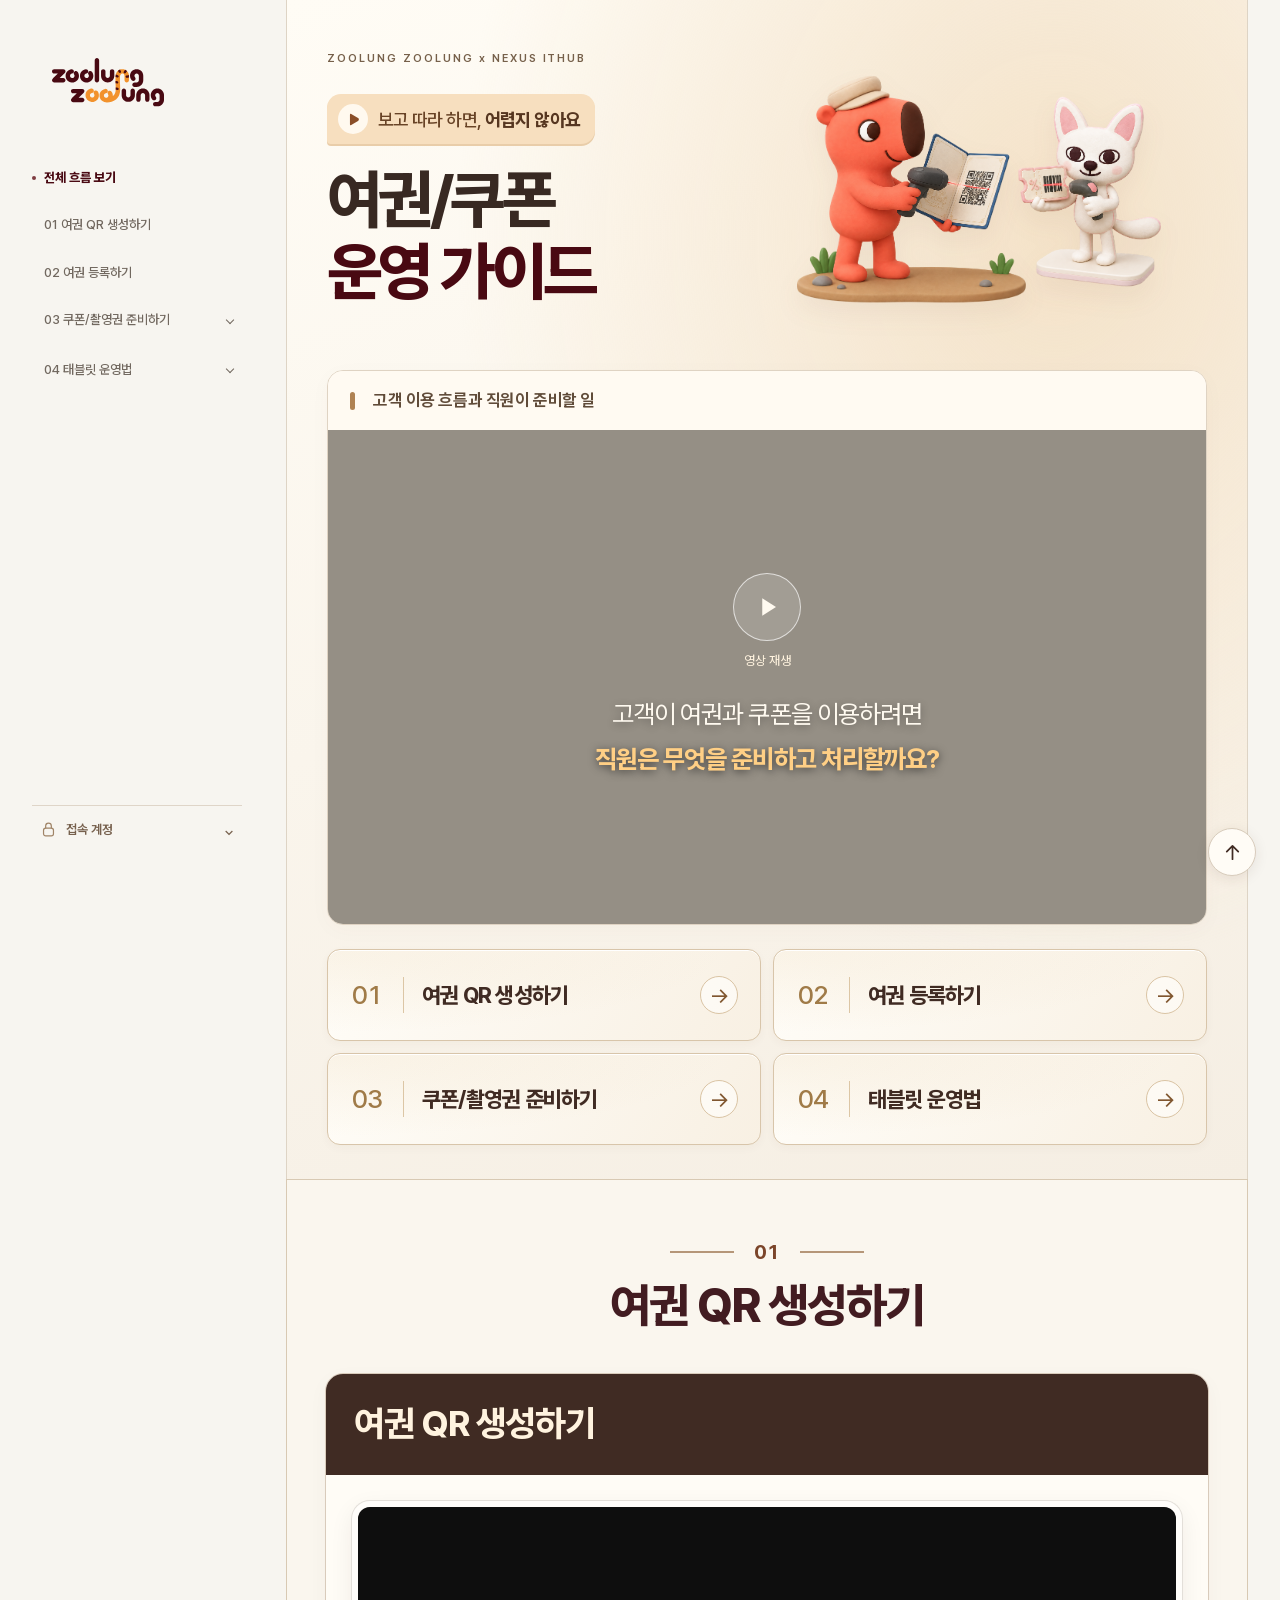
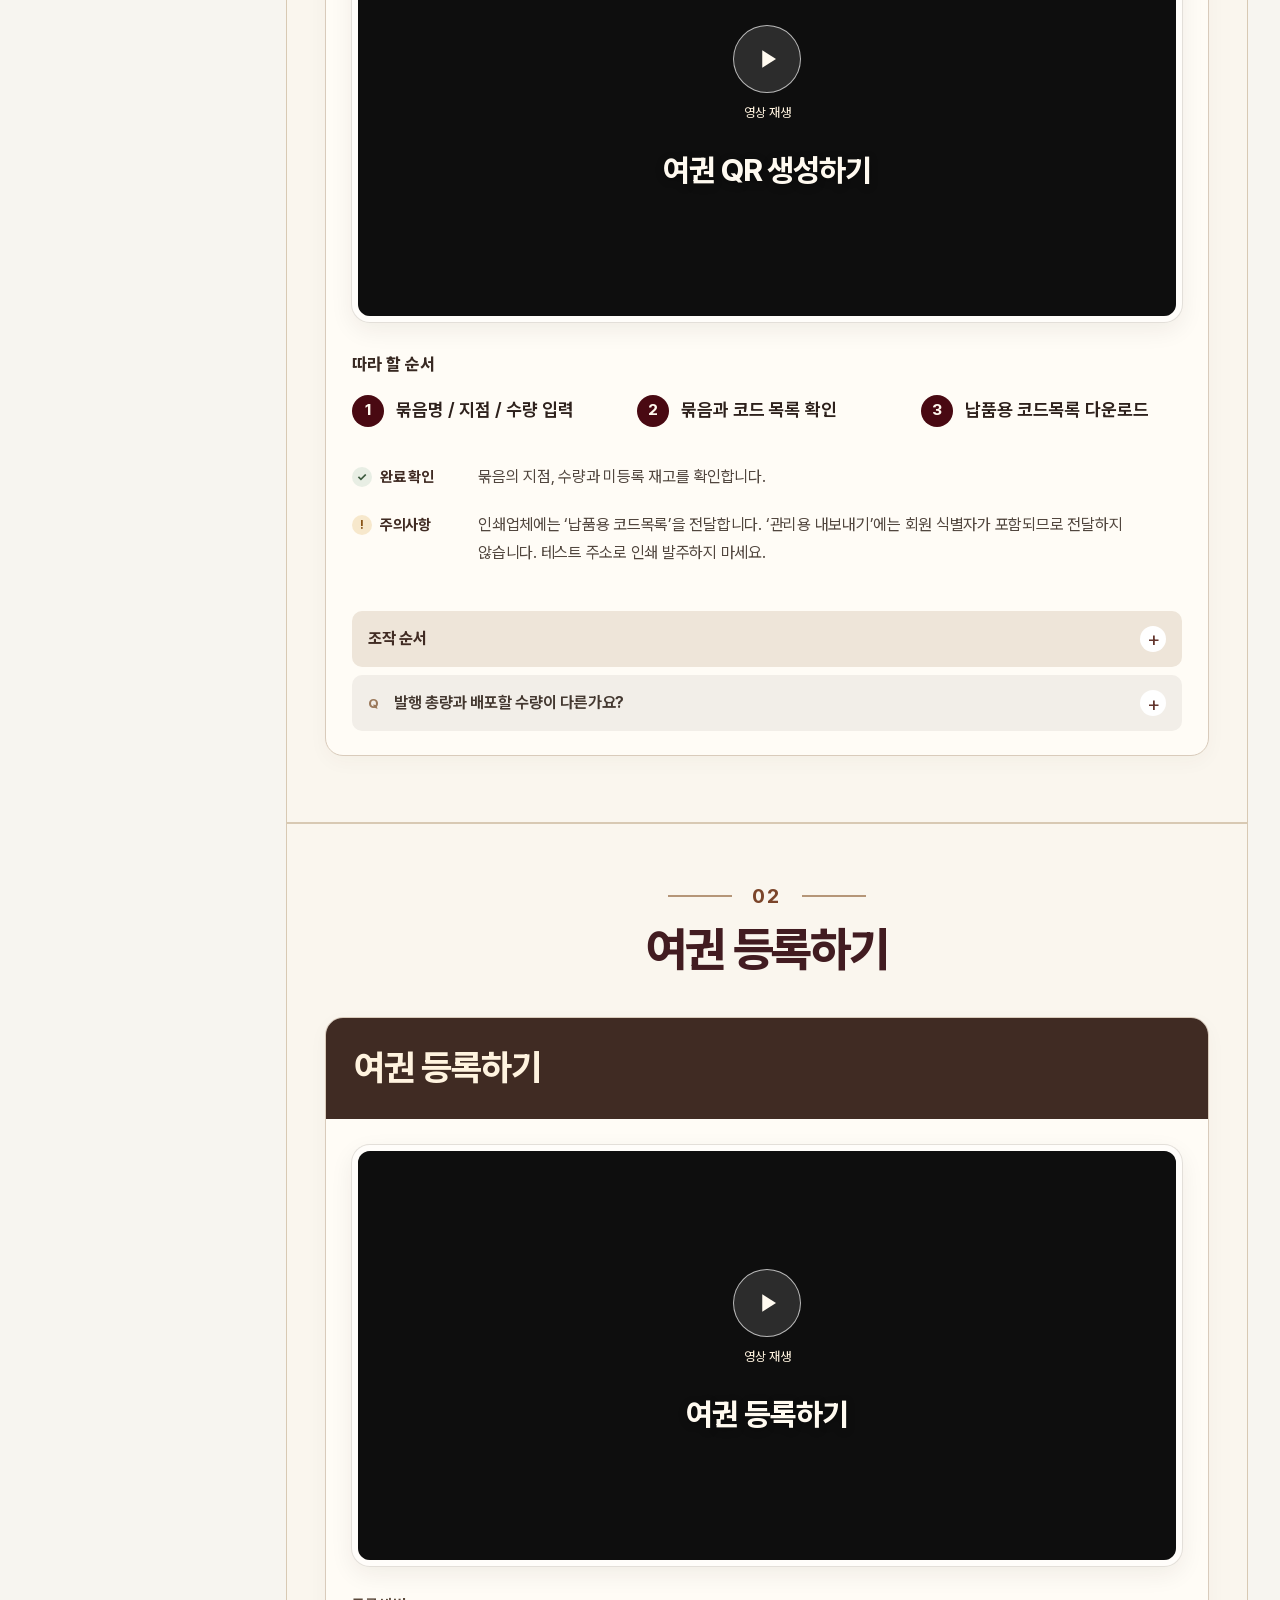
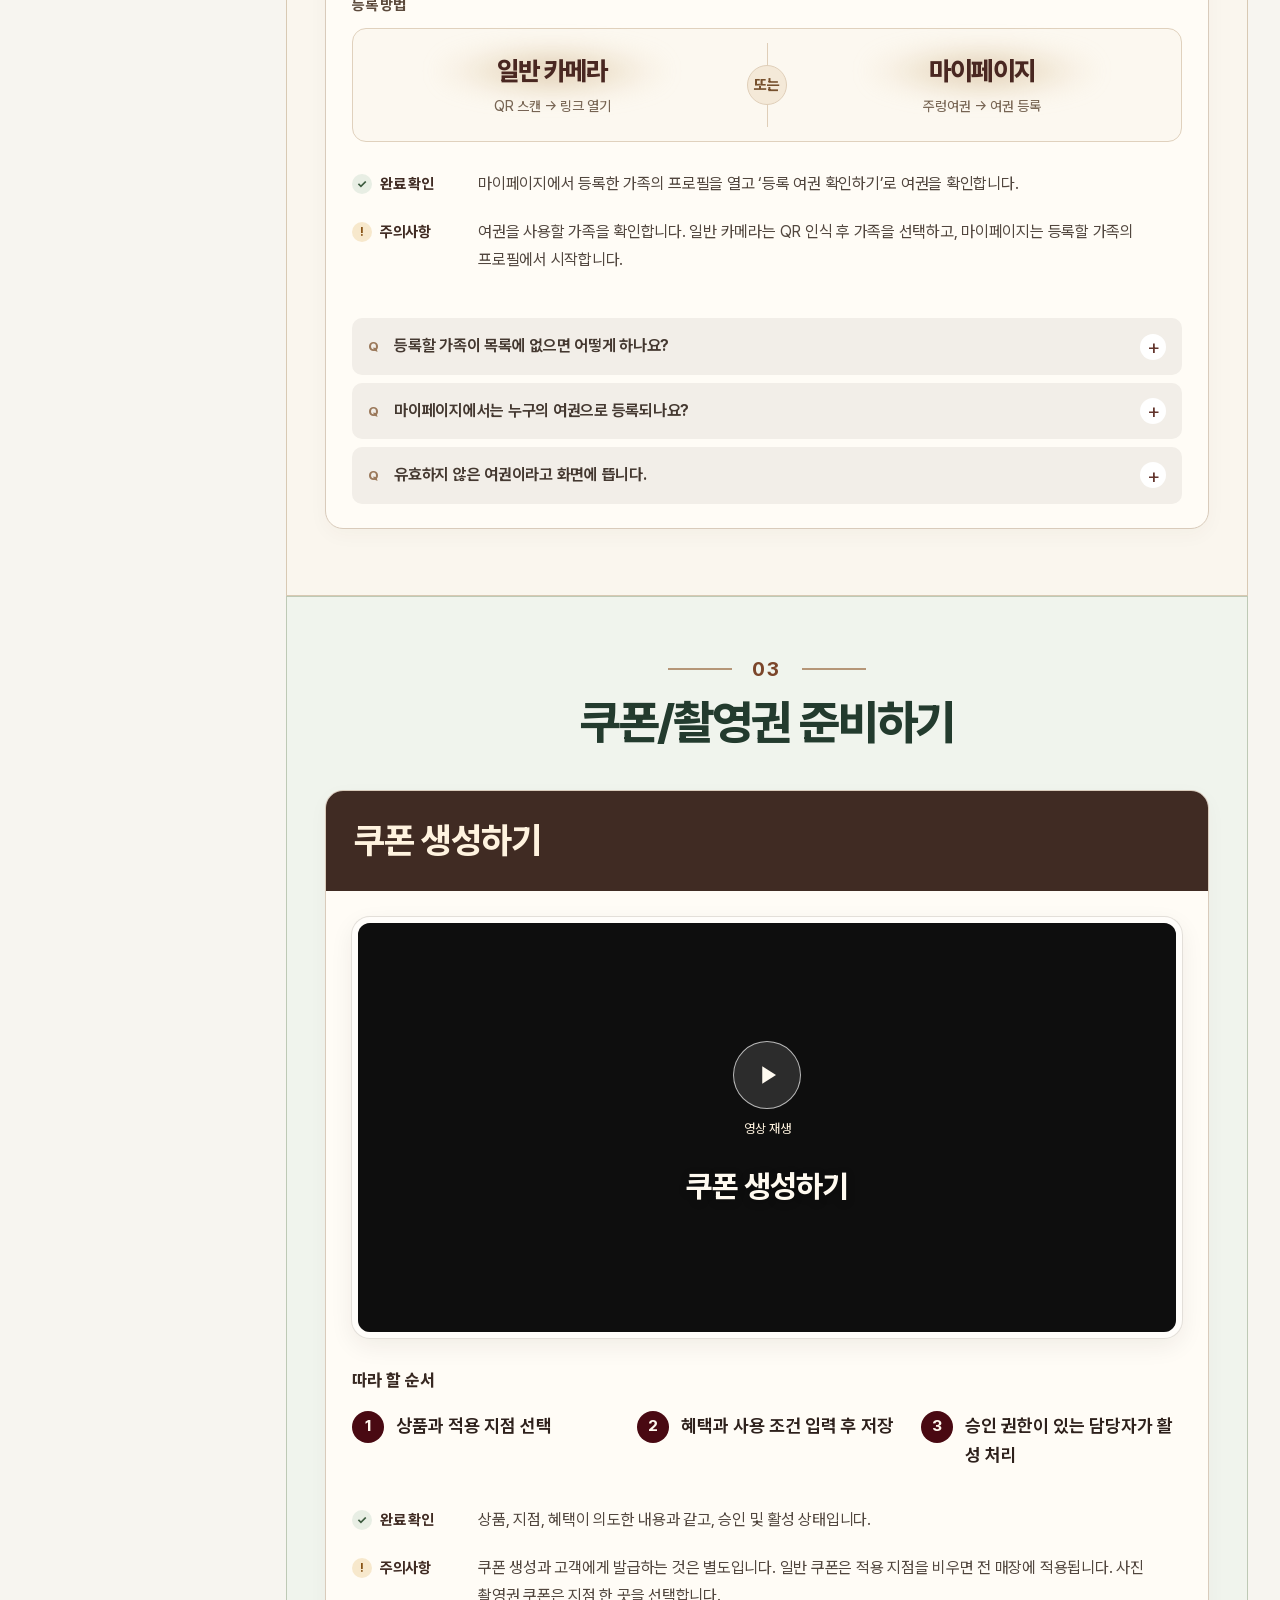
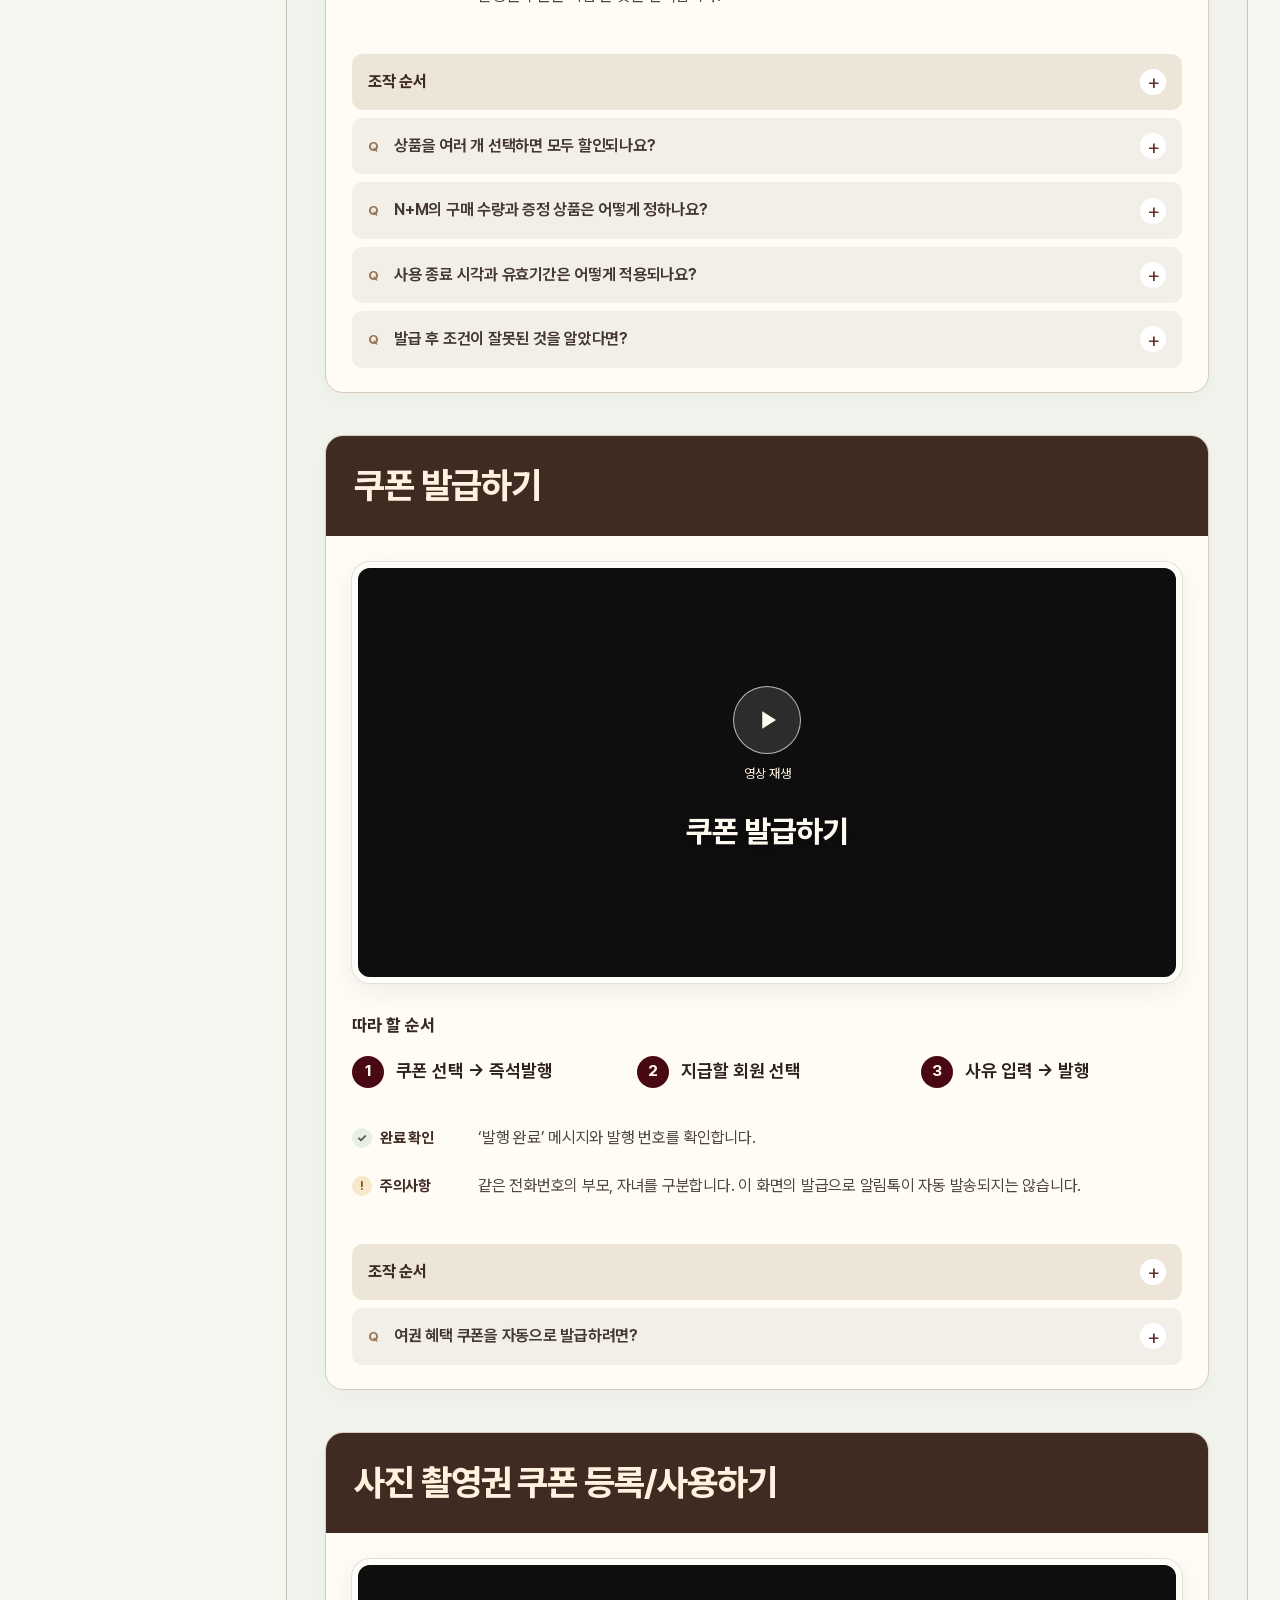
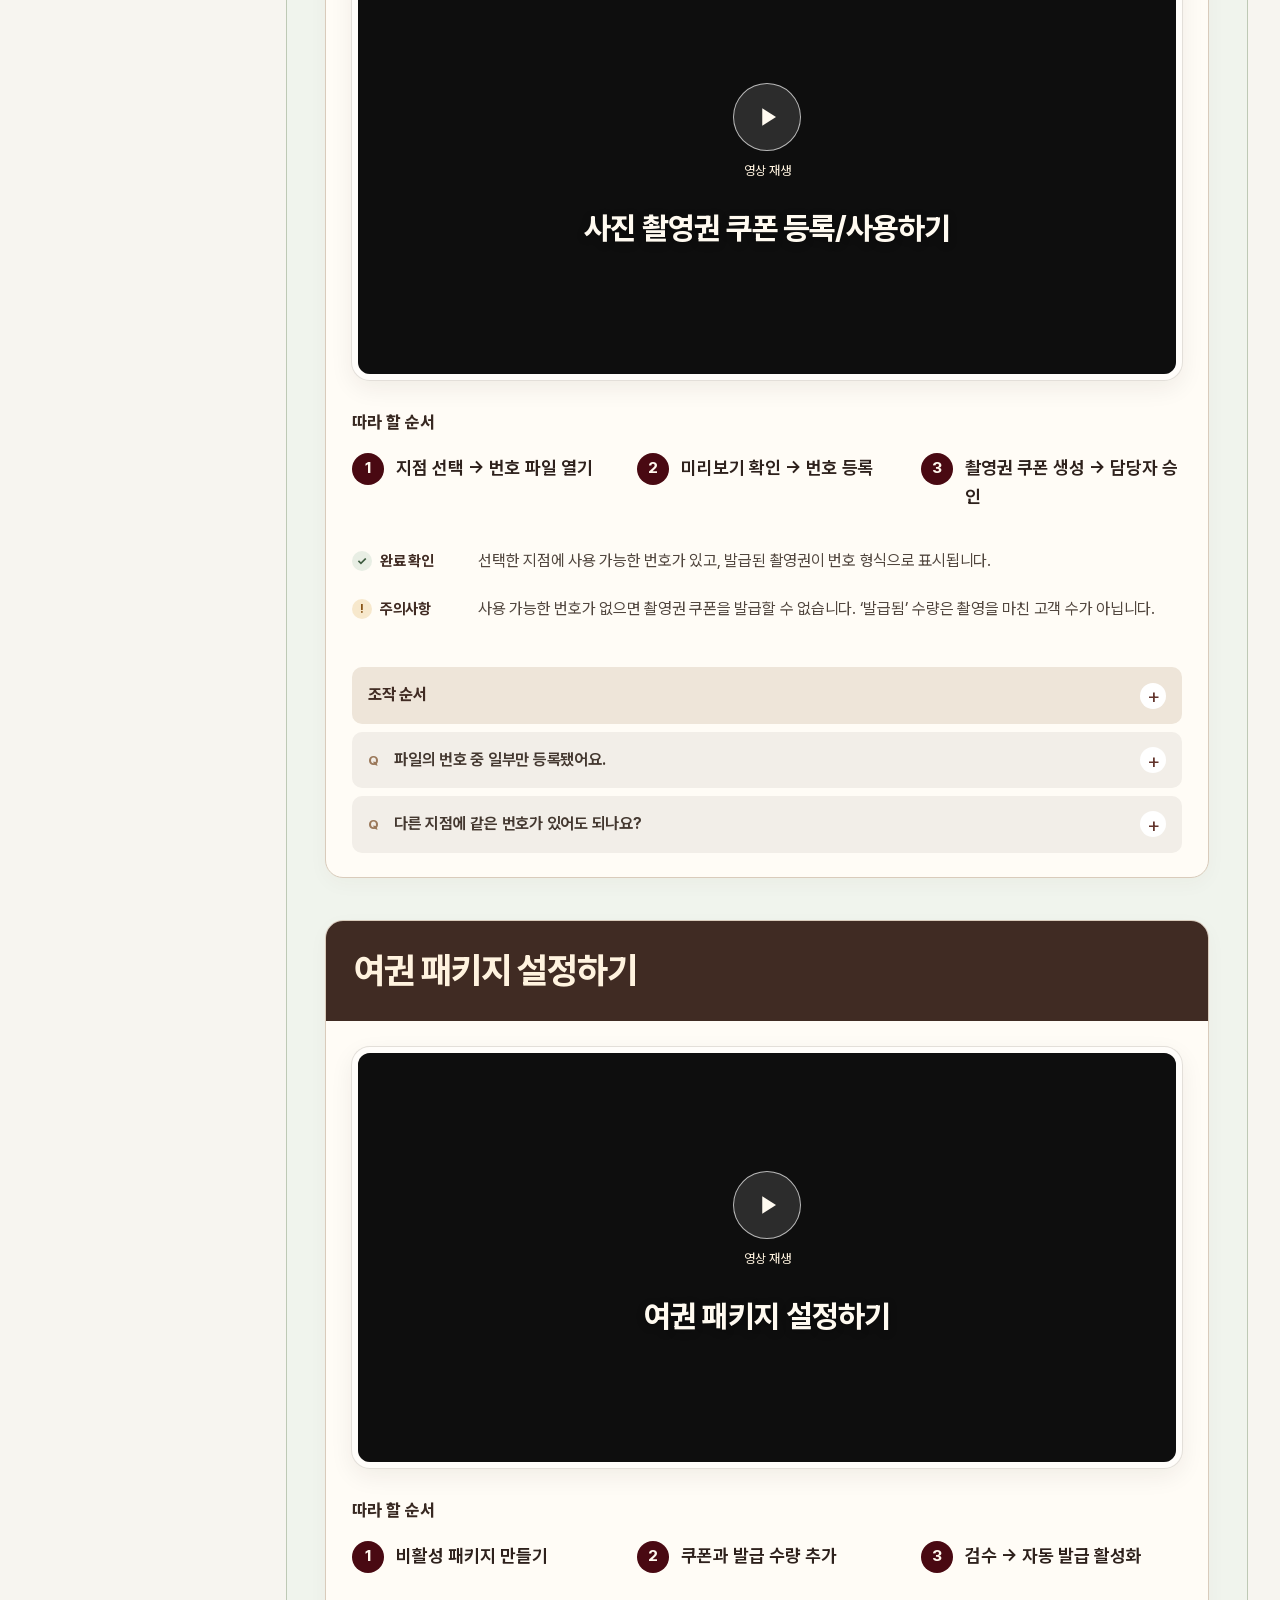
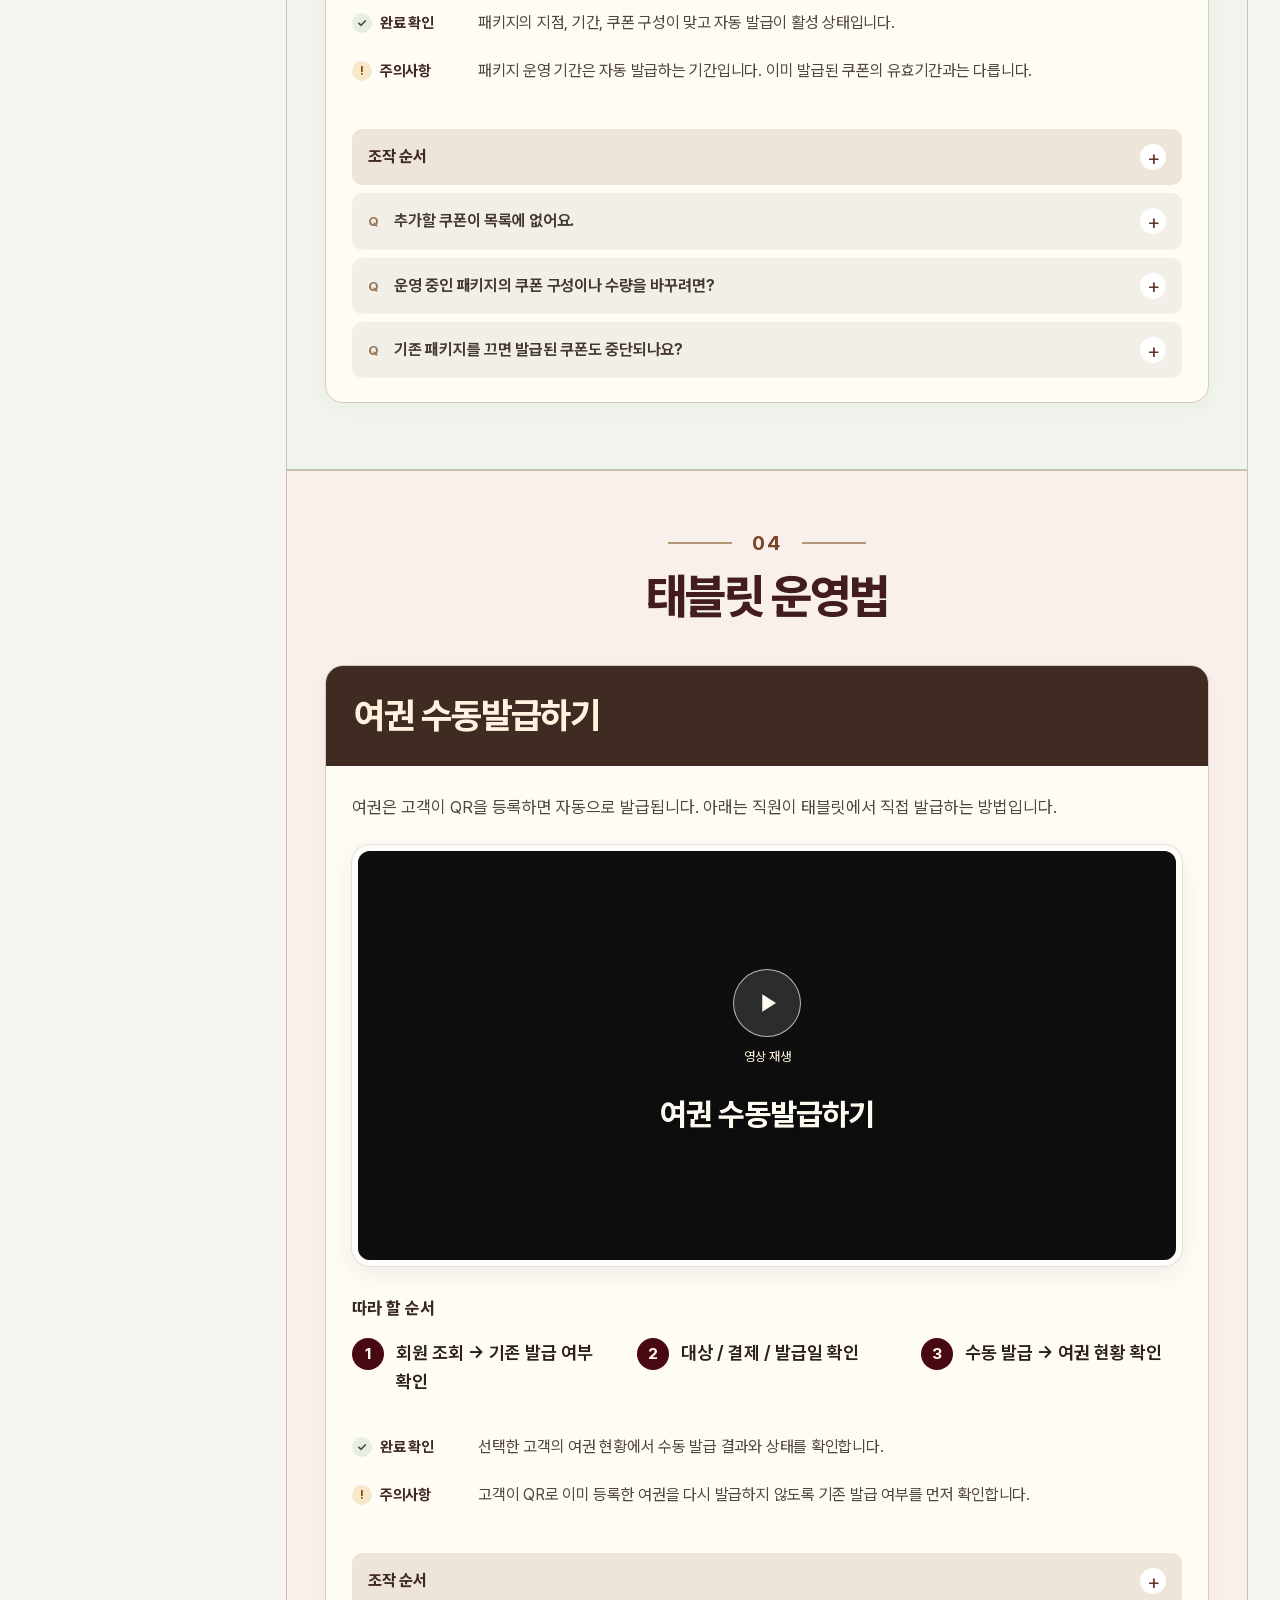
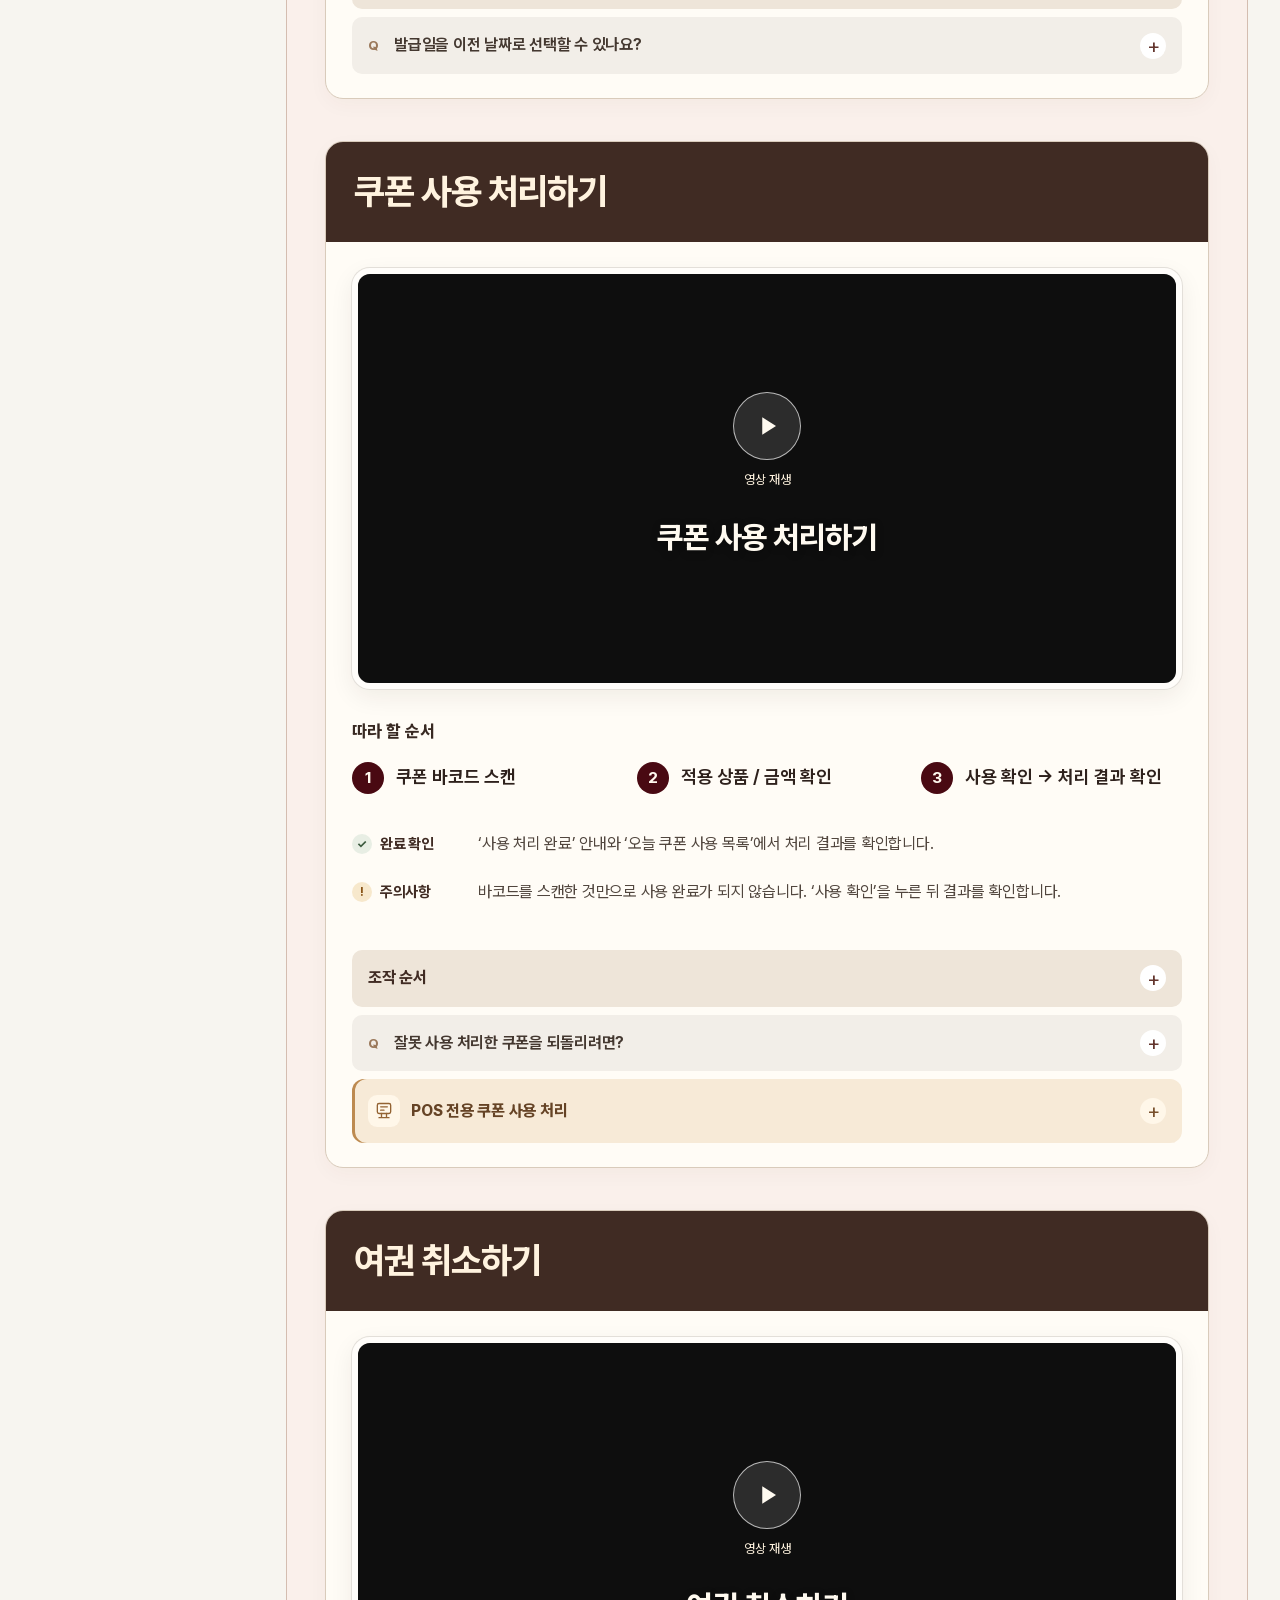
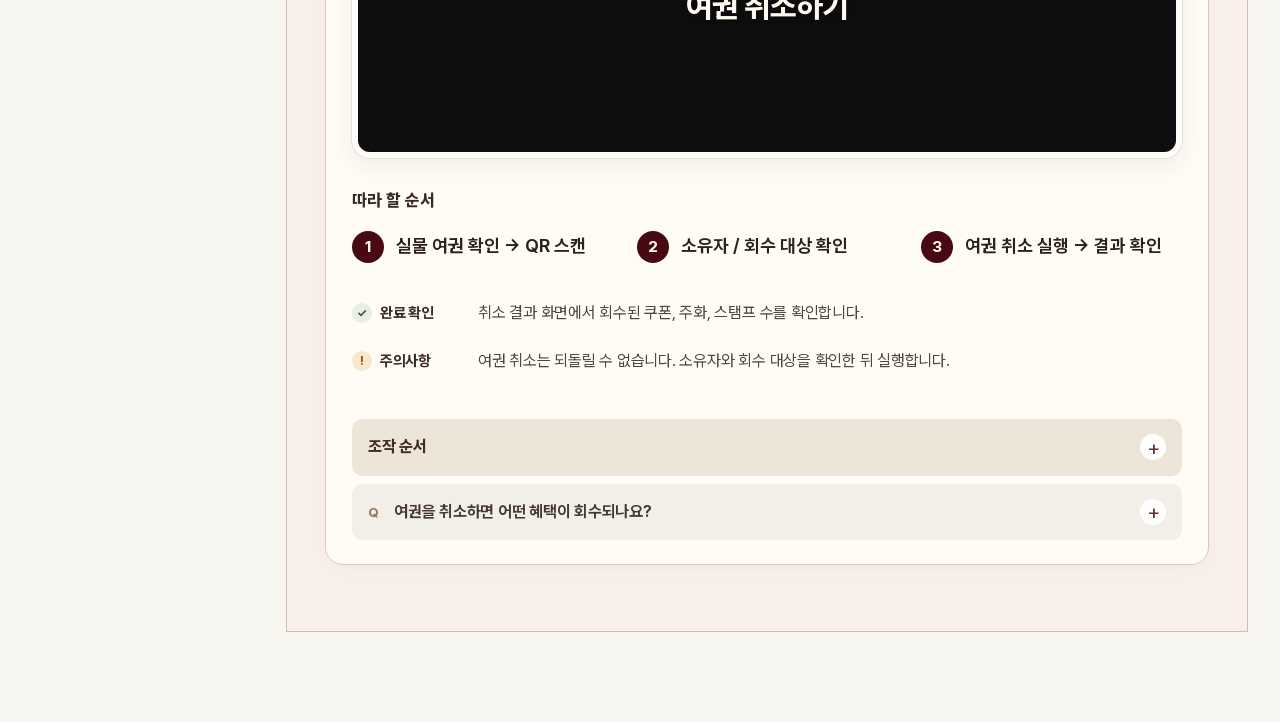
==== commit 6408654d: "Update passport registration video to v4" ====
--- a/index.html
+++ b/index.html
@@ -1 +1 @@
-<!doctype html><html lang="ko"><head><meta charset="utf-8"><meta name="viewport" content="width=device-width,initial-scale=1"><meta name="color-scheme" content="only light"><meta name="theme-color" content="#f7f5f0"><title>여권/쿠폰 운영 가이드</title><link rel="icon" type="image/png" sizes="64x64" href="./assets/favicon.png?v=20260916-character1"><link rel="apple-touch-icon" sizes="180x180" href="./assets/apple-touch-icon.png?v=20260916-character1"><link rel="preload" href="./assets/fonts/PretendardVariable.woff2" as="font" type="font/woff2" crossorigin><link rel="stylesheet" href="./assets/manual.css?v=20260916-registration-v2"><script src="./assets/manual.js?v=20260915-account-panel1" defer></script></head><body><a class="skip" href="#main">본문으로 바로가기</a><div class="mobile-nav"><details><summary><img src="./assets/zoolung-logo.svg" alt="주렁주렁"><span>목차</span></summary><nav aria-label="모바일 목차"><a class="nav-link" href="#intro-flow" data-section-link="overview">전체 흐름 보기</a><a class="nav-link" href="#passport">01 여권 QR 생성하기</a><a class="nav-link" href="#passport-registration">02 여권 등록하기</a><div class="nav-group"><button class="nav-link nav-toggle" type="button" data-section-link="coupon" aria-expanded="true">03 쿠폰/촬영권 준비하기<span class="nav-chevron" aria-hidden="true"></span></button><div class="nav-panel"><div class="nav-sub"><a href="#coupon-create">쿠폰 생성하기</a><a href="#coupon-issue">쿠폰 발급하기</a><a href="#photo-register">사진 촬영권 쿠폰 등록/사용하기</a><a href="#passport-package">여권 패키지 설정하기</a></div></div></div><div class="nav-group"><button class="nav-link nav-toggle" type="button" data-section-link="tablet" aria-expanded="true">04 태블릿 운영법<span class="nav-chevron" aria-hidden="true"></span></button><div class="nav-panel"><div class="nav-sub"><a href="#passport-issue">여권 수동발급하기</a><a href="#coupon-use">쿠폰 사용 처리하기</a><a href="#passport-return">여권 취소하기</a></div></div></div></nav><details class="account-panel"><summary><svg viewBox="0 0 24 24" fill="none" stroke="currentColor" stroke-width="1.7" stroke-linecap="round" stroke-linejoin="round" aria-hidden="true"><rect x="5" y="10" width="14" height="11" rx="3"/><path d="M8 10V7a4 4 0 0 1 8 0v3"/></svg><span>접속 계정</span><span class="account-chevron" aria-hidden="true">⌃</span></summary><div class="account-content"><section class="account-entry"><h3>CRM</h3><dl><div><dt>아이디</dt><dd>admin</dd></div><div><dt>비밀번호</dt><dd><span class="credential-tip"><button class="credential-trigger" type="button" aria-describedby="mobile-crm-password-tip" aria-expanded="false">확인하기 <span aria-hidden="true">ⓘ</span></button><span class="credential-tooltip" id="mobile-crm-password-tip" role="tooltip" hidden>wnfjdwnfjd2026</span></span></dd></div></dl></section><section class="account-entry tablet-entry"><h3>태블릿</h3><dl><div><dt>아이디</dt><dd>staff.dt</dd></div><div><dt>비밀번호</dt><dd><span class="credential-tip"><button class="credential-trigger" type="button" aria-describedby="mobile-tablet-password-tip" aria-expanded="false">확인하기 <span aria-hidden="true">ⓘ</span></button><span class="credential-tooltip" id="mobile-tablet-password-tip" role="tooltip" hidden>wnfjdwnfjd</span></span></dd></div></dl><small>해당 아이디는 동탄점 전용 아이디입니다.</small></section></div></details></details></div><div class="layout"><aside class="sidebar"><a class="rail-logo" href="#overview" aria-label="주렁주렁 가이드 처음으로"><img src="./assets/zoolung-logo.svg" alt="주렁주렁" width="128" height="63"></a><nav aria-label="가이드 목차"><a class="nav-link" href="#intro-flow" data-section-link="overview">전체 흐름 보기</a><a class="nav-link" href="#passport">01 여권 QR 생성하기</a><a class="nav-link" href="#passport-registration">02 여권 등록하기</a><div class="nav-group"><button class="nav-link nav-toggle" type="button" data-section-link="coupon" aria-expanded="true">03 쿠폰/촬영권 준비하기<span class="nav-chevron" aria-hidden="true"></span></button><div class="nav-panel"><div class="nav-sub"><a href="#coupon-create">쿠폰 생성하기</a><a href="#coupon-issue">쿠폰 발급하기</a><a href="#photo-register">사진 촬영권 쿠폰 등록/사용하기</a><a href="#passport-package">여권 패키지 설정하기</a></div></div></div><div class="nav-group"><button class="nav-link nav-toggle" type="button" data-section-link="tablet" aria-expanded="true">04 태블릿 운영법<span class="nav-chevron" aria-hidden="true"></span></button><div class="nav-panel"><div class="nav-sub"><a href="#passport-issue">여권 수동발급하기</a><a href="#coupon-use">쿠폰 사용 처리하기</a><a href="#passport-return">여권 취소하기</a></div></div></div></nav><details class="account-panel"><summary><svg viewBox="0 0 24 24" fill="none" stroke="currentColor" stroke-width="1.7" stroke-linecap="round" stroke-linejoin="round" aria-hidden="true"><rect x="5" y="10" width="14" height="11" rx="3"/><path d="M8 10V7a4 4 0 0 1 8 0v3"/></svg><span>접속 계정</span><span class="account-chevron" aria-hidden="true">⌃</span></summary><div class="account-content"><section class="account-entry"><h3>CRM</h3><dl><div><dt>아이디</dt><dd>admin</dd></div><div><dt>비밀번호</dt><dd><span class="credential-tip"><button class="credential-trigger" type="button" aria-describedby="desktop-crm-password-tip" aria-expanded="false">확인하기 <span aria-hidden="true">ⓘ</span></button><span class="credential-tooltip" id="desktop-crm-password-tip" role="tooltip" hidden>wnfjdwnfjd2026</span></span></dd></div></dl></section><section class="account-entry tablet-entry"><h3>태블릿</h3><dl><div><dt>아이디</dt><dd>staff.dt</dd></div><div><dt>비밀번호</dt><dd><span class="credential-tip"><button class="credential-trigger" type="button" aria-describedby="desktop-tablet-password-tip" aria-expanded="false">확인하기 <span aria-hidden="true">ⓘ</span></button><span class="credential-tooltip" id="desktop-tablet-password-tip" role="tooltip" hidden>wnfjdwnfjd</span></span></dd></div></dl><small>해당 아이디는 동탄점 전용 아이디입니다.</small></section></div></details></aside><main id="main"><section id="overview" class="intro" data-section><div class="hero-head"><div class="hero-title"><span class="edition">ZOOLUNG ZOOLUNG x NEXUS ITHUB</span><p class="hero-kicker"><span class="kicker-play" aria-hidden="true"><svg viewBox="0 0 20 20" fill="currentColor"><path d="M7 4.5a1 1 0 0 1 1.5-.86l8 4.62a2 2 0 0 1 0 3.48l-8 4.62A1 1 0 0 1 7 15.5z"/></svg></span><span>보고 따라 하면, <strong>어렵지 않아요</strong></span></p><h1>여권/쿠폰<br><em>운영 가이드</em></h1></div><div class="hero-art" aria-hidden="true"><img class="passport-character" src="./assets/passport-character.png" alt=""><img class="coupon-character" src="./assets/coupon-character.png" alt=""></div></div><section id="intro-flow" class="brand-intro" aria-labelledby="brand-intro-title"><div class="brand-intro-heading"><h2 id="brand-intro-title">고객 이용 흐름과 직원이 준비할 일</h2></div><div class="intro-player video-player"><video class="brand-intro-video" controls playsinline preload="auto" width="1920" height="1080" aria-label="혜택 준비 인트로"><source src="./assets/benefits-intro.mp4?v=577531990168" type="video/mp4"></video><button class="intro-cover video-cover" type="button" hidden aria-label="고객 이용 흐름과 직원이 준비할 일 영상 재생"><span class="cover-action"><span class="intro-cover-play" aria-hidden="true"><svg viewBox="0 0 24 24" fill="currentColor"><path d="M9 5v14l11-7z"/></svg></span><span class="intro-cover-hint">영상 재생</span></span><span class="intro-cover-copy">고객이 여권과 쿠폰을 이용하려면<strong class="intro-emphasis">직원은 무엇을 준비하고 처리할까요?</strong></span></button><p class="intro-play-error" role="status" hidden></p></div></section><div class="start-routes"><a href="#passport"><span>01</span><b>여권 QR 생성하기</b></a><a href="#passport-registration"><span>02</span><b>여권 등록하기</b></a><a href="#coupon"><span>03</span><b>쿠폰/촬영권 준비하기</b></a><a href="#tablet"><span>04</span><b>태블릿 운영법</b></a></div></section><section id="passport" class="section" data-section><div class="section-heading"><span class="section-number">01</span><h2>여권 QR 생성하기</h2></div><article class="task" id="passport-qr" data-source="어드민 p.9, 14–15"><header><h3>여권 QR 생성하기</h3></header><div class="task-body"><div class="video-player lesson-player"><video class="lesson-video" controls playsinline preload="metadata" width="1920" height="1080" aria-label="여권 QR 생성하기"><source src="./assets/passport-qr-guide.mp4" type="video/mp4"></video><button class="intro-cover video-cover" type="button" hidden aria-label="여권 QR 생성하기 영상 재생"><span class="cover-action"><span class="intro-cover-play" aria-hidden="true"><svg viewBox="0 0 24 24" fill="currentColor"><path d="M9 5v14l11-7z"/></svg></span><span class="intro-cover-hint">영상 재생</span></span><span class="intro-cover-copy"><strong>여권 QR 생성하기</strong></span></button><p class="intro-play-error" role="status" hidden></p></div><div class="follow-steps"><h4>따라 할 순서</h4><ol class="action-steps"><li><span>묶음명 / 지점 / 수량 입력</span></li><li><span>묶음과 코드 목록 확인</span></li><li><span>납품용 코드목록 다운로드</span></li></ol></div><div class="callout complete"><b><span aria-hidden="true">✓</span> 완료 확인</b><p>묶음의 지점, 수량과 미등록 재고를 확인합니다.</p></div><div class="callout caution"><b><span aria-hidden="true">!</span> 주의사항</b><p>인쇄업체에는 ‘납품용 코드목록’을 전달합니다. ‘관리용 내보내기’에는 회원 식별자가 포함되므로 전달하지 않습니다. 테스트 주소로 인쇄 발주하지 마세요.</p></div></div><details class="exception procedure"><summary>조작 순서</summary><div class="procedure-content"><div class="menu-path"><span class="menu-label">메뉴 경로</span><p><span>CRM</span><i aria-hidden="true">›</i><span>여권QR생성</span><i aria-hidden="true">›</i><span>발행/배치관리</span></p></div><ol class="procedure-steps"><li><span class="step-number" aria-hidden="true">01</span><span>발행 묶음 만들기에서 묶음명, 지점, 수량을 입력합니다.</span></li><li><span class="step-number" aria-hidden="true">02</span><span>발행한 묶음을 열고 코드 목록을 확인합니다.</span></li><li><span class="step-number" aria-hidden="true">03</span><span>납품용 코드목록을 다운로드합니다.</span></li></ol></div></details><details class="exception faq" data-source="어드민 p.15 Q3"><summary><span><span class="faq-mark" aria-hidden="true">Q</span><span class="faq-question">발행 총량과 배포할 수량이 다른가요?</span></span></summary><p class="faq-answer">이미 등록했거나 폐기한 QR도 발행 총량에 포함됩니다. 배포할 수량은 ‘미등록 재고’에서 확인합니다.</p></details></article></section><section id="passport-registration" class="section" data-section><div class="section-heading"><span class="section-number">02</span><h2>여권 등록하기</h2></div><article class="task" id="passport-register" data-source="zoolungM-app main fddb647 / PassportOnboardingPage, QRPage, PassportList"><header><h3>여권 등록하기</h3></header><div class="task-body"><div class="video-player lesson-player"><video class="lesson-video" controls playsinline preload="metadata" width="1920" height="1080" aria-label="여권 등록하기"><source src="./assets/passport-registration-guide-v2.mp4?v=d09d0a16b26d" type="video/mp4"></video><button class="intro-cover video-cover" type="button" hidden aria-label="여권 등록하기 영상 재생"><span class="cover-action"><span class="intro-cover-play" aria-hidden="true"><svg viewBox="0 0 24 24" fill="currentColor"><path d="M9 5v14l11-7z"/></svg></span><span class="intro-cover-hint">영상 재생</span></span><span class="intro-cover-copy"><strong>여권 등록하기</strong></span></button><p class="intro-play-error" role="status" hidden></p></div><div class="follow-steps registration-choices"><h4>등록 방법</h4><div class="registration-methods"><div class="registration-method"><strong>일반 카메라</strong><span class="method-flow">QR 스캔 → 링크 열기</span></div><span class="method-or">또는</span><div class="registration-method"><strong>마이페이지</strong><span class="method-flow">주렁여권 → 여권 등록</span></div></div></div><div class="callout complete"><b><span aria-hidden="true">✓</span> 완료 확인</b><p>마이페이지에서 등록한 가족의 프로필을 열고 ‘등록 여권 확인하기’로 여권을 확인합니다.</p></div><div class="callout caution"><b><span aria-hidden="true">!</span> 주의사항</b><p>여권을 사용할 가족을 확인합니다. 일반 카메라는 QR 인식 후 가족을 선택하고, 마이페이지는 등록할 가족의 프로필에서 시작합니다.</p></div></div><details class="exception faq" data-source="zoolungM-app main fddb647 / PassportOnboardingPage, QRPage, PassportList"><summary><span><span class="faq-mark" aria-hidden="true">Q</span><span class="faq-question">등록할 가족이 목록에 없으면 어떻게 하나요?</span></span></summary><p class="faq-answer">일반 카메라로 등록할 때 가족 선택 화면에서 ‘가족 추가하기’를 누른 뒤 등록할 가족을 선택합니다.</p></details><details class="exception faq" data-source="zoolungM-app main fddb647 / PassportOnboardingPage, QRPage, PassportList"><summary><span><span class="faq-mark" aria-hidden="true">Q</span><span class="faq-question">마이페이지에서는 누구의 여권으로 등록되나요?</span></span></summary><p class="faq-answer">등록을 시작한 프로필의 여권으로 등록됩니다. 사용할 가족의 프로필에서 ‘등록 여권 확인하기’를 누른 뒤 +를 누르세요. QR을 스캔하기 전에 카메라 화면에 표시된 이름을 확인합니다. 일반 카메라로 시작한 경우에는 QR을 읽은 뒤 가족을 선택합니다.</p></details><details class="exception faq" data-source="사용자 지정 운영 안내 2026-09-16"><summary><span><span class="faq-mark" aria-hidden="true">Q</span><span class="faq-question">유효하지 않은 여권이라고 화면에 뜹니다.</span></span></summary><p class="faq-answer">새로운 여권이 등록되지 않는다면 해당 QR이 문제일 가능성이 있습니다. 부착된 QR을 변경해주세요.</p></details></article></section><section id="coupon" class="section" data-section><div class="section-heading"><span class="section-number">03</span><h2>쿠폰/촬영권 준비하기</h2></div><article class="task" id="coupon-create" data-source="쿠폰 p.3–4, 6, 10–11 / 어드민 p.6"><header><h3>쿠폰 생성하기</h3></header><div class="task-body"><div class="video-player lesson-player"><video class="lesson-video" controls playsinline preload="metadata" width="1920" height="1080" aria-label="쿠폰 생성하기"><source src="./assets/coupon-create-guide.mp4" type="video/mp4"></video><button class="intro-cover video-cover" type="button" hidden aria-label="쿠폰 생성하기 영상 재생"><span class="cover-action"><span class="intro-cover-play" aria-hidden="true"><svg viewBox="0 0 24 24" fill="currentColor"><path d="M9 5v14l11-7z"/></svg></span><span class="intro-cover-hint">영상 재생</span></span><span class="intro-cover-copy"><strong>쿠폰 생성하기</strong></span></button><p class="intro-play-error" role="status" hidden></p></div><div class="follow-steps"><h4>따라 할 순서</h4><ol class="action-steps"><li><span>상품과 적용 지점 선택</span></li><li><span>혜택과 사용 조건 입력 후 저장</span></li><li><span>승인 권한이 있는 담당자가 활성 처리</span></li></ol></div><div class="callout complete"><b><span aria-hidden="true">✓</span> 완료 확인</b><p>상품, 지점, 혜택이 의도한 내용과 같고, 승인 및 활성 상태입니다.</p></div><div class="callout caution"><b><span aria-hidden="true">!</span> 주의사항</b><p>쿠폰 생성과 고객에게 발급하는 것은 별도입니다. 일반 쿠폰은 적용 지점을 비우면 전 매장에 적용됩니다. 사진 촬영권 쿠폰은 지점 한 곳을 선택합니다.</p></div></div><details class="exception procedure"><summary>조작 순서</summary><div class="procedure-content"><div class="menu-path"><span class="menu-label">메뉴 경로</span><p><span>CRM</span><i aria-hidden="true">›</i><span>쿠폰</span><i aria-hidden="true">›</i><span>새 쿠폰</span></p></div><ol class="procedure-steps"><li><span class="step-number" aria-hidden="true">01</span><span>상품 검색에서 정확한 상품명, 상품 ID를 확인합니다.</span></li><li><span class="step-number" aria-hidden="true">02</span><span>상품, 적용 지점, 표시 이름, 종류와 할인 조건을 입력합니다.</span></li><li><span class="step-number" aria-hidden="true">03</span><span>사용시간, 유효기간, 한도, 할인 중복 조건을 확인하고 저장합니다.</span></li><li><span class="step-number" aria-hidden="true">04</span><span>승인 권한이 있는 담당자가 목록의 ‘활성’을 누른 뒤, 상태 ‘활성’과 승인 ‘승인됨’을 확인합니다.</span></li></ol></div></details><details class="exception faq" data-source="쿠폰 p.10 Q1"><summary><span><span class="faq-mark" aria-hidden="true">Q</span><span class="faq-question">상품을 여러 개 선택하면 모두 할인되나요?</span></span></summary><p class="faq-answer">일반 할인과 무료 쿠폰은 선택한 상품 중 장바구니에 담긴 1개에만 적용됩니다. 예를 들어 HOT과 ICE 아메리카노를 선택해도 할인 대상은 1잔입니다.</p></details><details class="exception faq" data-source="쿠폰 p.10 Q2–3"><summary><span><span class="faq-mark" aria-hidden="true">Q</span><span class="faq-question">N+M의 구매 수량과 증정 상품은 어떻게 정하나요?</span></span></summary><p class="faq-answer">선택한 상품들의 수량을 합산해 N개 충족 여부를 판단합니다. 증정 상품을 비워두면 구매 조건에 사용한 같은 상품이 M개 무료 처리됩니다. 다른 상품을 주려면 증정 상품을 따로 선택합니다.</p></details><details class="exception faq" data-source="쿠폰 p.10 Q6–7"><summary><span><span class="faq-mark" aria-hidden="true">Q</span><span class="faq-question">사용 종료 시각과 유효기간은 어떻게 적용되나요?</span></span></summary><p class="faq-answer">종료 시각을 18:00으로 설정하면 정확히 18:00부터 사용할 수 없습니다. 유효기간은 쿠폰을 만든 날이 아니라 고객에게 발급한 날을 기준으로 계산합니다.</p></details><details class="exception faq" data-source="쿠폰 p.11"><summary><span><span class="faq-mark" aria-hidden="true">Q</span><span class="faq-question">발급 후 조건이 잘못된 것을 알았다면?</span></span></summary><p class="faq-answer">발급 이력이 생긴 쿠폰은 이름 외 조건을 수정할 수 없습니다. 잘못된 쿠폰은 비활성화하고 올바른 조건으로 새로 만듭니다.</p></details></article><article class="task" id="coupon-issue" data-source="CRM index.jsx IssueModal / coupon_service.issue_single / 여권 패키지 가이드"><header><h3>쿠폰 발급하기</h3></header><div class="task-body"><div class="video-player lesson-player"><video class="lesson-video" controls playsinline preload="metadata" width="1920" height="1080" aria-label="쿠폰 발급하기"><source src="./assets/coupon-issue-guide.mp4" type="video/mp4"></video><button class="intro-cover video-cover" type="button" hidden aria-label="쿠폰 발급하기 영상 재생"><span class="cover-action"><span class="intro-cover-play" aria-hidden="true"><svg viewBox="0 0 24 24" fill="currentColor"><path d="M9 5v14l11-7z"/></svg></span><span class="intro-cover-hint">영상 재생</span></span><span class="intro-cover-copy"><strong>쿠폰 발급하기</strong></span></button><p class="intro-play-error" role="status" hidden></p></div><div class="follow-steps"><h4>따라 할 순서</h4><ol class="action-steps"><li><span>쿠폰 선택 → 즉석발행</span></li><li><span>지급할 회원 선택</span></li><li><span>사유 입력 → 발행</span></li></ol></div><div class="callout complete"><b><span aria-hidden="true">✓</span> 완료 확인</b><p>‘발행 완료’ 메시지와 발행 번호를 확인합니다.</p></div><div class="callout caution"><b><span aria-hidden="true">!</span> 주의사항</b><p>같은 전화번호의 부모, 자녀를 구분합니다. 이 화면의 발급으로 알림톡이 자동 발송되지는 않습니다.</p></div></div><details class="exception procedure"><summary>조작 순서</summary><div class="procedure-content"><div class="menu-path"><span class="menu-label">메뉴 경로</span><p><span>CRM</span><i aria-hidden="true">›</i><span>쿠폰</span><i aria-hidden="true">›</i><span>해당 쿠폰의 즉석발행</span></p></div><ol class="procedure-steps"><li><span class="step-number" aria-hidden="true">01</span><span>쿠폰의 상태 ‘활성’과 승인 ‘승인됨’을 확인하고 ‘즉석발행’을 누릅니다.</span></li><li><span class="step-number" aria-hidden="true">02</span><span>전화번호, 닉네임, 회원번호로 검색해 지급할 회원을 선택합니다.</span></li><li><span class="step-number" aria-hidden="true">03</span><span>발행 사유를 입력하고 확인합니다.</span></li></ol></div></details><details class="exception faq" data-source="CRM index.jsx IssueModal / coupon_service.issue_single / 여권 패키지 가이드"><summary><span><span class="faq-mark" aria-hidden="true">Q</span><span class="faq-question">여권 혜택 쿠폰을 자동으로 발급하려면?</span></span></summary><p class="faq-answer">아래 ‘여권 패키지 설정하기’에서 쿠폰과 수량을 구성합니다. 패키지의 적용 지점, 운영 기간, 활성 상태를 확인합니다.</p></details></article><article class="task" id="photo-register" data-source="어드민 p.7, 12, 15–16 / 쿠폰 p.3, 5, 11"><header><h3>사진 촬영권 쿠폰 등록/사용하기</h3></header><div class="task-body"><div class="video-player lesson-player"><video class="lesson-video" controls playsinline preload="metadata" width="1920" height="1080" aria-label="사진 촬영권 쿠폰 등록/사용하기"><source src="./assets/photo-coupon-guide.mp4?v=c1f4e6672ebb" type="video/mp4"></video><button class="intro-cover video-cover" type="button" hidden aria-label="사진 촬영권 쿠폰 등록/사용하기 영상 재생"><span class="cover-action"><span class="intro-cover-play" aria-hidden="true"><svg viewBox="0 0 24 24" fill="currentColor"><path d="M9 5v14l11-7z"/></svg></span><span class="intro-cover-hint">영상 재생</span></span><span class="intro-cover-copy"><strong>사진 촬영권 쿠폰 등록/사용하기</strong></span></button><p class="intro-play-error" role="status" hidden></p></div><div class="follow-steps"><h4>따라 할 순서</h4><ol class="action-steps"><li><span>지점 선택 → 번호 파일 열기</span></li><li><span>미리보기 확인 → 번호 등록</span></li><li><span>촬영권 쿠폰 생성 → 담당자 승인</span></li></ol></div><div class="callout complete"><b><span aria-hidden="true">✓</span> 완료 확인</b><p>선택한 지점에 사용 가능한 번호가 있고, 발급된 촬영권이 번호 형식으로 표시됩니다.</p></div><div class="callout caution"><b><span aria-hidden="true">!</span> 주의사항</b><p>사용 가능한 번호가 없으면 촬영권 쿠폰을 발급할 수 없습니다. ‘발급됨’ 수량은 촬영을 마친 고객 수가 아닙니다.</p></div></div><details class="exception procedure"><summary>조작 순서</summary><div class="procedure-content"><div class="menu-path"><span class="menu-label">메뉴 경로</span><p><span>CRM</span><i aria-hidden="true">›</i><span>촬영권 번호 / 쿠폰</span><i aria-hidden="true">›</i><span>새 쿠폰</span></p></div><ol class="procedure-steps"><li><span class="step-number" aria-hidden="true">01</span><span>지점 선택 후 업체 파일(TXT, CSV, XLSX)을 열어 미리보기를 확인합니다.</span></li><li><span class="step-number" aria-hidden="true">02</span><span>미리보기의 지점명, 파일명, ‘채택’, ‘제외’를 확인한 뒤 ‘적재’를 눌러 번호를 등록합니다.</span></li><li><span class="step-number" aria-hidden="true">03</span><span>신규 등록된 번호 수와 사용 가능한 번호 수를 확인합니다.</span></li><li><span class="step-number" aria-hidden="true">04</span><span>쿠폰에서 사진관 상품, 지점 한 곳, ‘사진 촬영권 (번호 입력 방식)’을 선택하고, 저장 후 승인 권한이 있는 담당자가 ‘활성’ 처리합니다.</span></li></ol></div></details><details class="exception faq" data-source="PhotoVouchers.jsx / photo_voucher_service.py preview and ingest"><summary><span><span class="faq-mark" aria-hidden="true">Q</span><span class="faq-question">파일의 번호 중 일부만 등록됐어요.</span></span></summary><p class="faq-answer">파일 안의 중복 번호, 선택한 지점에 이미 등록된 번호, 번호로 인식되지 않은 값은 제외될 수 있습니다. 미리보기의 ‘채택’과 ‘제외’를 확인하세요. XLSX는 첫 번째 시트만 읽습니다.</p></details><details class="exception faq" data-source="어드민 p.15 Q6"><summary><span><span class="faq-mark" aria-hidden="true">Q</span><span class="faq-question">다른 지점에 같은 번호가 있어도 되나요?</span></span></summary><p class="faq-answer">촬영권 번호는 지점별로 관리합니다. 같은 번호라도 지점이 다르면 각각 등록될 수 있으므로 번호와 소속 지점을 함께 확인합니다.</p></details></article><article class="task" id="passport-package" data-source="여권 패키지 p.2–7"><header><h3>여권 패키지 설정하기</h3></header><div class="task-body"><div class="video-player lesson-player"><video class="lesson-video" controls playsinline preload="metadata" width="1920" height="1080" aria-label="여권 패키지 설정하기"><source src="./assets/passport-package-guide.mp4" type="video/mp4"></video><button class="intro-cover video-cover" type="button" hidden aria-label="여권 패키지 설정하기 영상 재생"><span class="cover-action"><span class="intro-cover-play" aria-hidden="true"><svg viewBox="0 0 24 24" fill="currentColor"><path d="M9 5v14l11-7z"/></svg></span><span class="intro-cover-hint">영상 재생</span></span><span class="intro-cover-copy"><strong>여권 패키지 설정하기</strong></span></button><p class="intro-play-error" role="status" hidden></p></div><div class="follow-steps"><h4>따라 할 순서</h4><ol class="action-steps"><li><span>비활성 패키지 만들기</span></li><li><span>쿠폰과 발급 수량 추가</span></li><li><span>검수 → 자동 발급 활성화</span></li></ol></div><div class="callout complete"><b><span aria-hidden="true">✓</span> 완료 확인</b><p>패키지의 지점, 기간, 쿠폰 구성이 맞고 자동 발급이 활성 상태입니다.</p></div><div class="callout caution"><b><span aria-hidden="true">!</span> 주의사항</b><p>패키지 운영 기간은 자동 발급하는 기간입니다. 이미 발급된 쿠폰의 유효기간과는 다릅니다.</p></div></div><details class="exception procedure"><summary>조작 순서</summary><div class="procedure-content"><div class="menu-path"><span class="menu-label">메뉴 경로</span><p><span>CRM</span><i aria-hidden="true">›</i><span>패키지</span><i aria-hidden="true">›</i><span>신규 패키지</span><i aria-hidden="true">›</i><span>상세관리</span></p></div><ol class="procedure-steps"><li><span class="step-number" aria-hidden="true">01</span><span>패키지 코드, 이름, 적용 지점, 운영 기간을 입력합니다.</span></li><li><span class="step-number" aria-hidden="true">02</span><span>비활성 상태에서 ‘쿠폰 추가’를 눌러 승인, 활성된 쿠폰과 발급 수량을 지정합니다.</span></li><li><span class="step-number" aria-hidden="true">03</span><span>구성을 검수한 뒤 ‘활성화 (자동 발급 시작)’를 누릅니다.</span></li></ol></div></details><details class="exception faq" data-source="여권 패키지 p.7 Q5"><summary><span><span class="faq-mark" aria-hidden="true">Q</span><span class="faq-question">추가할 쿠폰이 목록에 없어요.</span></span></summary><p class="faq-answer">쿠폰의 상태가 ‘활성’, 승인이 ‘승인됨’인지 확인합니다. 추가할 때는 쿠폰의 적용 지점도 함께 확인합니다.</p></details><details class="exception faq" data-source="CRM index.jsx PackageDetail / 여권 패키지 p.7"><summary><span><span class="faq-mark" aria-hidden="true">Q</span><span class="faq-question">운영 중인 패키지의 쿠폰 구성이나 수량을 바꾸려면?</span></span></summary><p class="faq-answer">‘다음 버전 사본 만들기’로 새 버전을 만듭니다. 쿠폰 구성과 수량, 운영 기간을 확인한 뒤 기존 버전을 비활성화하고 새 버전을 활성화합니다. 운영 기간도 그대로 복사되므로 날짜를 다시 확인하세요.</p></details><details class="exception faq" data-source="여권 패키지 p.7 Q6"><summary><span><span class="faq-mark" aria-hidden="true">Q</span><span class="faq-question">기존 패키지를 끄면 발급된 쿠폰도 중단되나요?</span></span></summary><p class="faq-answer">패키지를 비활성화하면 이후 자동 발급이 중단됩니다. 이미 발급된 쿠폰은 각 쿠폰의 상태와 유효기간에 따라 사용할 수 있습니다.</p></details></article></section><section id="tablet" class="section" data-section><div class="section-heading"><span class="section-number">04</span><h2>태블릿 운영법</h2></div><article class="task" id="passport-issue" data-source="tools PassportTab.jsx disabledDate and issue form"><header><h3>여권 수동발급하기</h3></header><div class="task-body"><p class="task-context">여권은 고객이 QR을 등록하면 자동으로 발급됩니다. 아래는 직원이 태블릿에서 직접 발급하는 방법입니다.</p><div class="video-player lesson-player"><video class="lesson-video" controls playsinline preload="metadata" width="1920" height="1080" aria-label="여권 수동발급하기"><source src="./assets/passport-manual-issue-guide.mp4" type="video/mp4"></video><button class="intro-cover video-cover" type="button" hidden aria-label="여권 수동발급하기 영상 재생"><span class="cover-action"><span class="intro-cover-play" aria-hidden="true"><svg viewBox="0 0 24 24" fill="currentColor"><path d="M9 5v14l11-7z"/></svg></span><span class="intro-cover-hint">영상 재생</span></span><span class="intro-cover-copy"><strong>여권 수동발급하기</strong></span></button><p class="intro-play-error" role="status" hidden></p></div><div class="follow-steps"><h4>따라 할 순서</h4><ol class="action-steps"><li><span>회원 조회 → 기존 발급 여부 확인</span></li><li><span>대상 / 결제 / 발급일 확인</span></li><li><span>수동 발급 → 여권 현황 확인</span></li></ol></div><div class="callout complete"><b><span aria-hidden="true">✓</span> 완료 확인</b><p>선택한 고객의 여권 현황에서 수동 발급 결과와 상태를 확인합니다.</p></div><div class="callout caution"><b><span aria-hidden="true">!</span> 주의사항</b><p>고객이 QR로 이미 등록한 여권을 다시 발급하지 않도록 기존 발급 여부를 먼저 확인합니다.</p></div></div><details class="exception procedure"><summary>조작 순서</summary><div class="procedure-content"><div class="menu-path"><span class="menu-label">메뉴 경로</span><p><span>태블릿</span><i aria-hidden="true">›</i><span>주렁은행</span><i aria-hidden="true">›</i><span>여권</span></p></div><ol class="procedure-steps"><li><span class="step-number" aria-hidden="true">01</span><span>전화번호 또는 회원 QR로 고객을 조회하고, 여권 현황에서 이미 발급된 여권이 있는지 확인합니다.</span></li><li><span class="step-number" aria-hidden="true">02</span><span>수동으로 발급할 회원 또는 가족 구성원을 선택합니다.</span></li><li><span class="step-number" aria-hidden="true">03</span><span>결제 완료 여부와 발급일을 확인한 뒤 신규 여권을 발급합니다.</span></li></ol></div></details><details class="exception faq" data-source="tools PassportTab.jsx disabledDate and issue form"><summary><span><span class="faq-mark" aria-hidden="true">Q</span><span class="faq-question">발급일을 이전 날짜로 선택할 수 있나요?</span></span></summary><p class="faq-answer">오늘부터 30일 전까지 선택할 수 있습니다. 결제 내역과 실제 발급일을 확인한 뒤 입력합니다.</p></details></article><article class="task" id="coupon-use" data-source="tools CouponRedeemPage.jsx buildCancelResultText and today list"><header><h3>쿠폰 사용 처리하기</h3></header><div class="task-body"><div class="video-player lesson-player"><video class="lesson-video" controls playsinline preload="metadata" width="1920" height="1080" aria-label="쿠폰 사용 처리하기"><source src="./assets/coupon-use-guide.mp4" type="video/mp4"></video><button class="intro-cover video-cover" type="button" hidden aria-label="쿠폰 사용 처리하기 영상 재생"><span class="cover-action"><span class="intro-cover-play" aria-hidden="true"><svg viewBox="0 0 24 24" fill="currentColor"><path d="M9 5v14l11-7z"/></svg></span><span class="intro-cover-hint">영상 재생</span></span><span class="intro-cover-copy"><strong>쿠폰 사용 처리하기</strong></span></button><p class="intro-play-error" role="status" hidden></p></div><div class="follow-steps"><h4>따라 할 순서</h4><ol class="action-steps"><li><span>쿠폰 바코드 스캔</span></li><li><span>적용 상품 / 금액 확인</span></li><li><span>사용 확인 → 처리 결과 확인</span></li></ol></div><div class="callout complete"><b><span aria-hidden="true">✓</span> 완료 확인</b><p>‘사용 처리 완료’ 안내와 ‘오늘 쿠폰 사용 목록’에서 처리 결과를 확인합니다.</p></div><div class="callout caution"><b><span aria-hidden="true">!</span> 주의사항</b><p>바코드를 스캔한 것만으로 사용 완료가 되지 않습니다. ‘사용 확인’을 누른 뒤 결과를 확인합니다.</p></div></div><details class="exception procedure"><summary>조작 순서</summary><div class="procedure-content"><div class="menu-path"><span class="menu-label">메뉴 경로</span><p><span>태블릿</span><i aria-hidden="true">›</i><span>쿠폰 사용/취소</span></p></div><ol class="procedure-steps"><li><span class="step-number" aria-hidden="true">01</span><span>앱 또는 지류 쿠폰의 바코드를 스캔합니다.</span></li><li><span class="step-number" aria-hidden="true">02</span><span>소유자와 쿠폰 이름이 고객의 요청과 같은지 확인합니다.</span></li><li><span class="step-number" aria-hidden="true">03</span><span>적용 상품과 금액을 확인한 뒤 ‘사용 확인’을 누릅니다.</span></li></ol></div></details><details class="exception faq" data-source="tools CouponRedeemPage.jsx buildCancelResultText and today list"><summary><span><span class="faq-mark" aria-hidden="true">Q</span><span class="faq-question">잘못 사용 처리한 쿠폰을 되돌리려면?</span></span></summary><p class="faq-answer">‘오늘 쿠폰 사용 목록’에서 해당 건의 ‘사용취소’를 누릅니다. 처리 후 결과를 확인하세요. 유효기간이 지난 쿠폰이나 여권 취소로 회수된 쿠폰은 다시 사용할 수 없습니다.</p></details><details class="exception pos-appendix" id="pos-coupon-use" data-source="쿠폰 생성 가이드 v1.1 p.9 / 2.5 POS 전용 쿠폰 사용법"><summary><span class="pos-title"><svg class="pos-icon" viewBox="0 0 24 24" fill="none" stroke="currentColor" stroke-width="1.6" stroke-linecap="round" stroke-linejoin="round" aria-hidden="true"><rect x="4" y="3" width="16" height="12" rx="2"/><path d="M9 15v5m6-5v5M6 20h12M8 7h8M8 11h4"/></svg><span>POS 전용 쿠폰 사용 처리</span></span></summary><div class="procedure-content"><div class="menu-path"><span class="menu-label">메뉴 경로</span><p><span>고객 앱</span><i aria-hidden="true">›</i><span>POS 전용 쿠폰 상세</span><i aria-hidden="true">›</i><span>직원확인</span></p></div><ol class="procedure-steps"><li><span class="step-number" aria-hidden="true">01</span><span>POS 카운터에서 고객이 제시한 쿠폰 화면을 확인합니다.</span></li><li><span class="step-number" aria-hidden="true">02</span><span>쿠폰 상세의 ‘POS 전용’ 표시와 쿠폰 이름, 제공할 상품을 확인한 뒤 ‘직원확인’을 누릅니다.</span></li><li><span class="step-number" aria-hidden="true">03</span><span>고객 휴대폰에 매장 직원 확인 코드를 입력하고 ‘쿠폰 사용’을 누릅니다.</span></li><li><span class="step-number" aria-hidden="true">04</span><span>쿠폰 사용 완료 안내를 확인한 뒤 해당 상품을 제공합니다.</span></li></ol></div><p>쿠폰을 보여주거나 확인 코드만 입력한 상태에서는 처리가 끝난 것이 아닙니다. ‘쿠폰 사용’을 누른 뒤 완료 안내를 확인합니다.</p></details></article><article class="task" id="passport-return" data-source="tools PassportCancelPage.jsx / passport_cancel_service.py"><header><h3>여권 취소하기</h3></header><div class="task-body"><div class="video-player lesson-player"><video class="lesson-video" controls playsinline preload="metadata" width="1920" height="1080" aria-label="여권 취소하기"><source src="./assets/passport-cancel-guide.mp4" type="video/mp4"></video><button class="intro-cover video-cover" type="button" hidden aria-label="여권 취소하기 영상 재생"><span class="cover-action"><span class="intro-cover-play" aria-hidden="true"><svg viewBox="0 0 24 24" fill="currentColor"><path d="M9 5v14l11-7z"/></svg></span><span class="intro-cover-hint">영상 재생</span></span><span class="intro-cover-copy"><strong>여권 취소하기</strong></span></button><p class="intro-play-error" role="status" hidden></p></div><div class="follow-steps"><h4>따라 할 순서</h4><ol class="action-steps"><li><span>실물 여권 확인 → QR 스캔</span></li><li><span>소유자 / 회수 대상 확인</span></li><li><span>여권 취소 실행 → 결과 확인</span></li></ol></div><div class="callout complete"><b><span aria-hidden="true">✓</span> 완료 확인</b><p>취소 결과 화면에서 회수된 쿠폰, 주화, 스탬프 수를 확인합니다.</p></div><div class="callout caution"><b><span aria-hidden="true">!</span> 주의사항</b><p>여권 취소는 되돌릴 수 없습니다. 소유자와 회수 대상을 확인한 뒤 실행합니다.</p></div></div><details class="exception procedure"><summary>조작 순서</summary><div class="procedure-content"><div class="menu-path"><span class="menu-label">메뉴 경로</span><p><span>태블릿</span><i aria-hidden="true">›</i><span>여권 취소</span></p></div><ol class="procedure-steps"><li><span class="step-number" aria-hidden="true">01</span><span>실물 여권을 반납받고 여권 QR을 촬영하거나 스캔합니다.</span></li><li><span class="step-number" aria-hidden="true">02</span><span>소유자, 여권 정보와 함께 혜택 쿠폰의 사용, 만료 상태를 확인합니다.</span></li><li><span class="step-number" aria-hidden="true">03</span><span>‘여권 구매 취소’를 누르고 회수 대상을 확인합니다. 필요한 경우 사유를 입력한 뒤 ‘여권 취소 실행’을 누릅니다.</span></li></ol></div></details><details class="exception faq" data-source="tools PassportCancelPage.jsx / passport_cancel_service.py"><summary><span><span class="faq-mark" aria-hidden="true">Q</span><span class="faq-question">여권을 취소하면 어떤 혜택이 회수되나요?</span></span></summary><p class="faq-answer">해당 여권의 사용 가능한 혜택 쿠폰, 여권 구매 주화, 스탬프가 회수됩니다. 사용 완료되거나 만료된 쿠폰은 회수되지 않습니다. 실제 회수 수량은 취소 결과 화면에서 확인합니다.</p></details></article></section></main></div><a class="back-to-top" href="#overview" aria-label="맨 위로 이동" title="맨 위로 이동"><svg viewBox="0 0 24 24" fill="none" stroke="currentColor" stroke-width="1.8" stroke-linecap="round" stroke-linejoin="round" aria-hidden="true"><path d="M12 19V5m-6 6 6-6 6 6"/></svg></a></body></html>+<!doctype html><html lang="ko"><head><meta charset="utf-8"><meta name="viewport" content="width=device-width,initial-scale=1"><meta name="color-scheme" content="only light"><meta name="theme-color" content="#f7f5f0"><title>여권/쿠폰 운영 가이드</title><link rel="icon" type="image/png" sizes="64x64" href="./assets/favicon.png?v=20260916-character1"><link rel="apple-touch-icon" sizes="180x180" href="./assets/apple-touch-icon.png?v=20260916-character1"><link rel="preload" href="./assets/fonts/PretendardVariable.woff2" as="font" type="font/woff2" crossorigin><link rel="stylesheet" href="./assets/manual.css?v=20260916-registration-v2"><script src="./assets/manual.js?v=20260915-account-panel1" defer></script></head><body><a class="skip" href="#main">본문으로 바로가기</a><div class="mobile-nav"><details><summary><img src="./assets/zoolung-logo.svg" alt="주렁주렁"><span>목차</span></summary><nav aria-label="모바일 목차"><a class="nav-link" href="#intro-flow" data-section-link="overview">전체 흐름 보기</a><a class="nav-link" href="#passport">01 여권 QR 생성하기</a><a class="nav-link" href="#passport-registration">02 여권 등록하기</a><div class="nav-group"><button class="nav-link nav-toggle" type="button" data-section-link="coupon" aria-expanded="true">03 쿠폰/촬영권 준비하기<span class="nav-chevron" aria-hidden="true"></span></button><div class="nav-panel"><div class="nav-sub"><a href="#coupon-create">쿠폰 생성하기</a><a href="#coupon-issue">쿠폰 발급하기</a><a href="#photo-register">사진 촬영권 쿠폰 등록/사용하기</a><a href="#passport-package">여권 패키지 설정하기</a></div></div></div><div class="nav-group"><button class="nav-link nav-toggle" type="button" data-section-link="tablet" aria-expanded="true">04 태블릿 운영법<span class="nav-chevron" aria-hidden="true"></span></button><div class="nav-panel"><div class="nav-sub"><a href="#passport-issue">여권 수동발급하기</a><a href="#coupon-use">쿠폰 사용 처리하기</a><a href="#passport-return">여권 취소하기</a></div></div></div></nav><details class="account-panel"><summary><svg viewBox="0 0 24 24" fill="none" stroke="currentColor" stroke-width="1.7" stroke-linecap="round" stroke-linejoin="round" aria-hidden="true"><rect x="5" y="10" width="14" height="11" rx="3"/><path d="M8 10V7a4 4 0 0 1 8 0v3"/></svg><span>접속 계정</span><span class="account-chevron" aria-hidden="true">⌃</span></summary><div class="account-content"><section class="account-entry"><h3>CRM</h3><dl><div><dt>아이디</dt><dd>admin</dd></div><div><dt>비밀번호</dt><dd><span class="credential-tip"><button class="credential-trigger" type="button" aria-describedby="mobile-crm-password-tip" aria-expanded="false">확인하기 <span aria-hidden="true">ⓘ</span></button><span class="credential-tooltip" id="mobile-crm-password-tip" role="tooltip" hidden>wnfjdwnfjd2026</span></span></dd></div></dl></section><section class="account-entry tablet-entry"><h3>태블릿</h3><dl><div><dt>아이디</dt><dd>staff.dt</dd></div><div><dt>비밀번호</dt><dd><span class="credential-tip"><button class="credential-trigger" type="button" aria-describedby="mobile-tablet-password-tip" aria-expanded="false">확인하기 <span aria-hidden="true">ⓘ</span></button><span class="credential-tooltip" id="mobile-tablet-password-tip" role="tooltip" hidden>wnfjdwnfjd</span></span></dd></div></dl><small>해당 아이디는 동탄점 전용 아이디입니다.</small></section></div></details></details></div><div class="layout"><aside class="sidebar"><a class="rail-logo" href="#overview" aria-label="주렁주렁 가이드 처음으로"><img src="./assets/zoolung-logo.svg" alt="주렁주렁" width="128" height="63"></a><nav aria-label="가이드 목차"><a class="nav-link" href="#intro-flow" data-section-link="overview">전체 흐름 보기</a><a class="nav-link" href="#passport">01 여권 QR 생성하기</a><a class="nav-link" href="#passport-registration">02 여권 등록하기</a><div class="nav-group"><button class="nav-link nav-toggle" type="button" data-section-link="coupon" aria-expanded="true">03 쿠폰/촬영권 준비하기<span class="nav-chevron" aria-hidden="true"></span></button><div class="nav-panel"><div class="nav-sub"><a href="#coupon-create">쿠폰 생성하기</a><a href="#coupon-issue">쿠폰 발급하기</a><a href="#photo-register">사진 촬영권 쿠폰 등록/사용하기</a><a href="#passport-package">여권 패키지 설정하기</a></div></div></div><div class="nav-group"><button class="nav-link nav-toggle" type="button" data-section-link="tablet" aria-expanded="true">04 태블릿 운영법<span class="nav-chevron" aria-hidden="true"></span></button><div class="nav-panel"><div class="nav-sub"><a href="#passport-issue">여권 수동발급하기</a><a href="#coupon-use">쿠폰 사용 처리하기</a><a href="#passport-return">여권 취소하기</a></div></div></div></nav><details class="account-panel"><summary><svg viewBox="0 0 24 24" fill="none" stroke="currentColor" stroke-width="1.7" stroke-linecap="round" stroke-linejoin="round" aria-hidden="true"><rect x="5" y="10" width="14" height="11" rx="3"/><path d="M8 10V7a4 4 0 0 1 8 0v3"/></svg><span>접속 계정</span><span class="account-chevron" aria-hidden="true">⌃</span></summary><div class="account-content"><section class="account-entry"><h3>CRM</h3><dl><div><dt>아이디</dt><dd>admin</dd></div><div><dt>비밀번호</dt><dd><span class="credential-tip"><button class="credential-trigger" type="button" aria-describedby="desktop-crm-password-tip" aria-expanded="false">확인하기 <span aria-hidden="true">ⓘ</span></button><span class="credential-tooltip" id="desktop-crm-password-tip" role="tooltip" hidden>wnfjdwnfjd2026</span></span></dd></div></dl></section><section class="account-entry tablet-entry"><h3>태블릿</h3><dl><div><dt>아이디</dt><dd>staff.dt</dd></div><div><dt>비밀번호</dt><dd><span class="credential-tip"><button class="credential-trigger" type="button" aria-describedby="desktop-tablet-password-tip" aria-expanded="false">확인하기 <span aria-hidden="true">ⓘ</span></button><span class="credential-tooltip" id="desktop-tablet-password-tip" role="tooltip" hidden>wnfjdwnfjd</span></span></dd></div></dl><small>해당 아이디는 동탄점 전용 아이디입니다.</small></section></div></details></aside><main id="main"><section id="overview" class="intro" data-section><div class="hero-head"><div class="hero-title"><span class="edition">ZOOLUNG ZOOLUNG x NEXUS ITHUB</span><p class="hero-kicker"><span class="kicker-play" aria-hidden="true"><svg viewBox="0 0 20 20" fill="currentColor"><path d="M7 4.5a1 1 0 0 1 1.5-.86l8 4.62a2 2 0 0 1 0 3.48l-8 4.62A1 1 0 0 1 7 15.5z"/></svg></span><span>보고 따라 하면, <strong>어렵지 않아요</strong></span></p><h1>여권/쿠폰<br><em>운영 가이드</em></h1></div><div class="hero-art" aria-hidden="true"><img class="passport-character" src="./assets/passport-character.png" alt=""><img class="coupon-character" src="./assets/coupon-character.png" alt=""></div></div><section id="intro-flow" class="brand-intro" aria-labelledby="brand-intro-title"><div class="brand-intro-heading"><h2 id="brand-intro-title">고객 이용 흐름과 직원이 준비할 일</h2></div><div class="intro-player video-player"><video class="brand-intro-video" controls playsinline preload="auto" width="1920" height="1080" aria-label="혜택 준비 인트로"><source src="./assets/benefits-intro.mp4?v=577531990168" type="video/mp4"></video><button class="intro-cover video-cover" type="button" hidden aria-label="고객 이용 흐름과 직원이 준비할 일 영상 재생"><span class="cover-action"><span class="intro-cover-play" aria-hidden="true"><svg viewBox="0 0 24 24" fill="currentColor"><path d="M9 5v14l11-7z"/></svg></span><span class="intro-cover-hint">영상 재생</span></span><span class="intro-cover-copy">고객이 여권과 쿠폰을 이용하려면<strong class="intro-emphasis">직원은 무엇을 준비하고 처리할까요?</strong></span></button><p class="intro-play-error" role="status" hidden></p></div></section><div class="start-routes"><a href="#passport"><span>01</span><b>여권 QR 생성하기</b></a><a href="#passport-registration"><span>02</span><b>여권 등록하기</b></a><a href="#coupon"><span>03</span><b>쿠폰/촬영권 준비하기</b></a><a href="#tablet"><span>04</span><b>태블릿 운영법</b></a></div></section><section id="passport" class="section" data-section><div class="section-heading"><span class="section-number">01</span><h2>여권 QR 생성하기</h2></div><article class="task" id="passport-qr" data-source="어드민 p.9, 14–15"><header><h3>여권 QR 생성하기</h3></header><div class="task-body"><div class="video-player lesson-player"><video class="lesson-video" controls playsinline preload="metadata" width="1920" height="1080" aria-label="여권 QR 생성하기"><source src="./assets/passport-qr-guide.mp4" type="video/mp4"></video><button class="intro-cover video-cover" type="button" hidden aria-label="여권 QR 생성하기 영상 재생"><span class="cover-action"><span class="intro-cover-play" aria-hidden="true"><svg viewBox="0 0 24 24" fill="currentColor"><path d="M9 5v14l11-7z"/></svg></span><span class="intro-cover-hint">영상 재생</span></span><span class="intro-cover-copy"><strong>여권 QR 생성하기</strong></span></button><p class="intro-play-error" role="status" hidden></p></div><div class="follow-steps"><h4>따라 할 순서</h4><ol class="action-steps"><li><span>묶음명 / 지점 / 수량 입력</span></li><li><span>묶음과 코드 목록 확인</span></li><li><span>납품용 코드목록 다운로드</span></li></ol></div><div class="callout complete"><b><span aria-hidden="true">✓</span> 완료 확인</b><p>묶음의 지점, 수량과 미등록 재고를 확인합니다.</p></div><div class="callout caution"><b><span aria-hidden="true">!</span> 주의사항</b><p>인쇄업체에는 ‘납품용 코드목록’을 전달합니다. ‘관리용 내보내기’에는 회원 식별자가 포함되므로 전달하지 않습니다. 테스트 주소로 인쇄 발주하지 마세요.</p></div></div><details class="exception procedure"><summary>조작 순서</summary><div class="procedure-content"><div class="menu-path"><span class="menu-label">메뉴 경로</span><p><span>CRM</span><i aria-hidden="true">›</i><span>여권QR생성</span><i aria-hidden="true">›</i><span>발행/배치관리</span></p></div><ol class="procedure-steps"><li><span class="step-number" aria-hidden="true">01</span><span>발행 묶음 만들기에서 묶음명, 지점, 수량을 입력합니다.</span></li><li><span class="step-number" aria-hidden="true">02</span><span>발행한 묶음을 열고 코드 목록을 확인합니다.</span></li><li><span class="step-number" aria-hidden="true">03</span><span>납품용 코드목록을 다운로드합니다.</span></li></ol></div></details><details class="exception faq" data-source="어드민 p.15 Q3"><summary><span><span class="faq-mark" aria-hidden="true">Q</span><span class="faq-question">발행 총량과 배포할 수량이 다른가요?</span></span></summary><p class="faq-answer">이미 등록했거나 폐기한 QR도 발행 총량에 포함됩니다. 배포할 수량은 ‘미등록 재고’에서 확인합니다.</p></details></article></section><section id="passport-registration" class="section" data-section><div class="section-heading"><span class="section-number">02</span><h2>여권 등록하기</h2></div><article class="task" id="passport-register" data-source="zoolungM-app main fddb647 / PassportOnboardingPage, QRPage, PassportList"><header><h3>여권 등록하기</h3></header><div class="task-body"><div class="video-player lesson-player"><video class="lesson-video" controls playsinline preload="metadata" width="1920" height="1080" aria-label="여권 등록하기"><source src="./assets/passport-registration-guide-v4.mp4?v=d42f1dc0e0f8" type="video/mp4"></video><button class="intro-cover video-cover" type="button" hidden aria-label="여권 등록하기 영상 재생"><span class="cover-action"><span class="intro-cover-play" aria-hidden="true"><svg viewBox="0 0 24 24" fill="currentColor"><path d="M9 5v14l11-7z"/></svg></span><span class="intro-cover-hint">영상 재생</span></span><span class="intro-cover-copy"><strong>여권 등록하기</strong></span></button><p class="intro-play-error" role="status" hidden></p></div><div class="follow-steps registration-choices"><h4>등록 방법</h4><div class="registration-methods"><div class="registration-method"><strong>일반 카메라</strong><span class="method-flow">QR 스캔 → 링크 열기</span></div><span class="method-or">또는</span><div class="registration-method"><strong>마이페이지</strong><span class="method-flow">주렁여권 → 여권 등록</span></div></div></div><div class="callout complete"><b><span aria-hidden="true">✓</span> 완료 확인</b><p>마이페이지에서 등록한 가족의 프로필을 열고 ‘등록 여권 확인하기’로 여권을 확인합니다.</p></div><div class="callout caution"><b><span aria-hidden="true">!</span> 주의사항</b><p>여권을 사용할 가족을 확인합니다. 일반 카메라는 QR 인식 후 가족을 선택하고, 마이페이지는 등록할 가족의 프로필에서 시작합니다.</p></div></div><details class="exception faq" data-source="zoolungM-app main fddb647 / PassportOnboardingPage, QRPage, PassportList"><summary><span><span class="faq-mark" aria-hidden="true">Q</span><span class="faq-question">등록할 가족이 목록에 없으면 어떻게 하나요?</span></span></summary><p class="faq-answer">일반 카메라로 등록할 때 가족 선택 화면에서 ‘가족 추가하기’를 누른 뒤 등록할 가족을 선택합니다.</p></details><details class="exception faq" data-source="zoolungM-app main fddb647 / PassportOnboardingPage, QRPage, PassportList"><summary><span><span class="faq-mark" aria-hidden="true">Q</span><span class="faq-question">마이페이지에서는 누구의 여권으로 등록되나요?</span></span></summary><p class="faq-answer">등록을 시작한 프로필의 여권으로 등록됩니다. 사용할 가족의 프로필에서 ‘등록 여권 확인하기’를 누른 뒤 +를 누르세요. QR을 스캔하기 전에 카메라 화면에 표시된 이름을 확인합니다. 일반 카메라로 시작한 경우에는 QR을 읽은 뒤 가족을 선택합니다.</p></details><details class="exception faq" data-source="사용자 지정 운영 안내 2026-09-16"><summary><span><span class="faq-mark" aria-hidden="true">Q</span><span class="faq-question">유효하지 않은 여권이라고 화면에 뜹니다.</span></span></summary><p class="faq-answer">새로운 여권이 등록되지 않는다면 해당 QR이 문제일 가능성이 있습니다. 부착된 QR을 변경해주세요.</p></details></article></section><section id="coupon" class="section" data-section><div class="section-heading"><span class="section-number">03</span><h2>쿠폰/촬영권 준비하기</h2></div><article class="task" id="coupon-create" data-source="쿠폰 p.3–4, 6, 10–11 / 어드민 p.6"><header><h3>쿠폰 생성하기</h3></header><div class="task-body"><div class="video-player lesson-player"><video class="lesson-video" controls playsinline preload="metadata" width="1920" height="1080" aria-label="쿠폰 생성하기"><source src="./assets/coupon-create-guide.mp4" type="video/mp4"></video><button class="intro-cover video-cover" type="button" hidden aria-label="쿠폰 생성하기 영상 재생"><span class="cover-action"><span class="intro-cover-play" aria-hidden="true"><svg viewBox="0 0 24 24" fill="currentColor"><path d="M9 5v14l11-7z"/></svg></span><span class="intro-cover-hint">영상 재생</span></span><span class="intro-cover-copy"><strong>쿠폰 생성하기</strong></span></button><p class="intro-play-error" role="status" hidden></p></div><div class="follow-steps"><h4>따라 할 순서</h4><ol class="action-steps"><li><span>상품과 적용 지점 선택</span></li><li><span>혜택과 사용 조건 입력 후 저장</span></li><li><span>승인 권한이 있는 담당자가 활성 처리</span></li></ol></div><div class="callout complete"><b><span aria-hidden="true">✓</span> 완료 확인</b><p>상품, 지점, 혜택이 의도한 내용과 같고, 승인 및 활성 상태입니다.</p></div><div class="callout caution"><b><span aria-hidden="true">!</span> 주의사항</b><p>쿠폰 생성과 고객에게 발급하는 것은 별도입니다. 일반 쿠폰은 적용 지점을 비우면 전 매장에 적용됩니다. 사진 촬영권 쿠폰은 지점 한 곳을 선택합니다.</p></div></div><details class="exception procedure"><summary>조작 순서</summary><div class="procedure-content"><div class="menu-path"><span class="menu-label">메뉴 경로</span><p><span>CRM</span><i aria-hidden="true">›</i><span>쿠폰</span><i aria-hidden="true">›</i><span>새 쿠폰</span></p></div><ol class="procedure-steps"><li><span class="step-number" aria-hidden="true">01</span><span>상품 검색에서 정확한 상품명, 상품 ID를 확인합니다.</span></li><li><span class="step-number" aria-hidden="true">02</span><span>상품, 적용 지점, 표시 이름, 종류와 할인 조건을 입력합니다.</span></li><li><span class="step-number" aria-hidden="true">03</span><span>사용시간, 유효기간, 한도, 할인 중복 조건을 확인하고 저장합니다.</span></li><li><span class="step-number" aria-hidden="true">04</span><span>승인 권한이 있는 담당자가 목록의 ‘활성’을 누른 뒤, 상태 ‘활성’과 승인 ‘승인됨’을 확인합니다.</span></li></ol></div></details><details class="exception faq" data-source="쿠폰 p.10 Q1"><summary><span><span class="faq-mark" aria-hidden="true">Q</span><span class="faq-question">상품을 여러 개 선택하면 모두 할인되나요?</span></span></summary><p class="faq-answer">일반 할인과 무료 쿠폰은 선택한 상품 중 장바구니에 담긴 1개에만 적용됩니다. 예를 들어 HOT과 ICE 아메리카노를 선택해도 할인 대상은 1잔입니다.</p></details><details class="exception faq" data-source="쿠폰 p.10 Q2–3"><summary><span><span class="faq-mark" aria-hidden="true">Q</span><span class="faq-question">N+M의 구매 수량과 증정 상품은 어떻게 정하나요?</span></span></summary><p class="faq-answer">선택한 상품들의 수량을 합산해 N개 충족 여부를 판단합니다. 증정 상품을 비워두면 구매 조건에 사용한 같은 상품이 M개 무료 처리됩니다. 다른 상품을 주려면 증정 상품을 따로 선택합니다.</p></details><details class="exception faq" data-source="쿠폰 p.10 Q6–7"><summary><span><span class="faq-mark" aria-hidden="true">Q</span><span class="faq-question">사용 종료 시각과 유효기간은 어떻게 적용되나요?</span></span></summary><p class="faq-answer">종료 시각을 18:00으로 설정하면 정확히 18:00부터 사용할 수 없습니다. 유효기간은 쿠폰을 만든 날이 아니라 고객에게 발급한 날을 기준으로 계산합니다.</p></details><details class="exception faq" data-source="쿠폰 p.11"><summary><span><span class="faq-mark" aria-hidden="true">Q</span><span class="faq-question">발급 후 조건이 잘못된 것을 알았다면?</span></span></summary><p class="faq-answer">발급 이력이 생긴 쿠폰은 이름 외 조건을 수정할 수 없습니다. 잘못된 쿠폰은 비활성화하고 올바른 조건으로 새로 만듭니다.</p></details></article><article class="task" id="coupon-issue" data-source="CRM index.jsx IssueModal / coupon_service.issue_single / 여권 패키지 가이드"><header><h3>쿠폰 발급하기</h3></header><div class="task-body"><div class="video-player lesson-player"><video class="lesson-video" controls playsinline preload="metadata" width="1920" height="1080" aria-label="쿠폰 발급하기"><source src="./assets/coupon-issue-guide.mp4" type="video/mp4"></video><button class="intro-cover video-cover" type="button" hidden aria-label="쿠폰 발급하기 영상 재생"><span class="cover-action"><span class="intro-cover-play" aria-hidden="true"><svg viewBox="0 0 24 24" fill="currentColor"><path d="M9 5v14l11-7z"/></svg></span><span class="intro-cover-hint">영상 재생</span></span><span class="intro-cover-copy"><strong>쿠폰 발급하기</strong></span></button><p class="intro-play-error" role="status" hidden></p></div><div class="follow-steps"><h4>따라 할 순서</h4><ol class="action-steps"><li><span>쿠폰 선택 → 즉석발행</span></li><li><span>지급할 회원 선택</span></li><li><span>사유 입력 → 발행</span></li></ol></div><div class="callout complete"><b><span aria-hidden="true">✓</span> 완료 확인</b><p>‘발행 완료’ 메시지와 발행 번호를 확인합니다.</p></div><div class="callout caution"><b><span aria-hidden="true">!</span> 주의사항</b><p>같은 전화번호의 부모, 자녀를 구분합니다. 이 화면의 발급으로 알림톡이 자동 발송되지는 않습니다.</p></div></div><details class="exception procedure"><summary>조작 순서</summary><div class="procedure-content"><div class="menu-path"><span class="menu-label">메뉴 경로</span><p><span>CRM</span><i aria-hidden="true">›</i><span>쿠폰</span><i aria-hidden="true">›</i><span>해당 쿠폰의 즉석발행</span></p></div><ol class="procedure-steps"><li><span class="step-number" aria-hidden="true">01</span><span>쿠폰의 상태 ‘활성’과 승인 ‘승인됨’을 확인하고 ‘즉석발행’을 누릅니다.</span></li><li><span class="step-number" aria-hidden="true">02</span><span>전화번호, 닉네임, 회원번호로 검색해 지급할 회원을 선택합니다.</span></li><li><span class="step-number" aria-hidden="true">03</span><span>발행 사유를 입력하고 확인합니다.</span></li></ol></div></details><details class="exception faq" data-source="CRM index.jsx IssueModal / coupon_service.issue_single / 여권 패키지 가이드"><summary><span><span class="faq-mark" aria-hidden="true">Q</span><span class="faq-question">여권 혜택 쿠폰을 자동으로 발급하려면?</span></span></summary><p class="faq-answer">아래 ‘여권 패키지 설정하기’에서 쿠폰과 수량을 구성합니다. 패키지의 적용 지점, 운영 기간, 활성 상태를 확인합니다.</p></details></article><article class="task" id="photo-register" data-source="어드민 p.7, 12, 15–16 / 쿠폰 p.3, 5, 11"><header><h3>사진 촬영권 쿠폰 등록/사용하기</h3></header><div class="task-body"><div class="video-player lesson-player"><video class="lesson-video" controls playsinline preload="metadata" width="1920" height="1080" aria-label="사진 촬영권 쿠폰 등록/사용하기"><source src="./assets/photo-coupon-guide.mp4?v=c1f4e6672ebb" type="video/mp4"></video><button class="intro-cover video-cover" type="button" hidden aria-label="사진 촬영권 쿠폰 등록/사용하기 영상 재생"><span class="cover-action"><span class="intro-cover-play" aria-hidden="true"><svg viewBox="0 0 24 24" fill="currentColor"><path d="M9 5v14l11-7z"/></svg></span><span class="intro-cover-hint">영상 재생</span></span><span class="intro-cover-copy"><strong>사진 촬영권 쿠폰 등록/사용하기</strong></span></button><p class="intro-play-error" role="status" hidden></p></div><div class="follow-steps"><h4>따라 할 순서</h4><ol class="action-steps"><li><span>지점 선택 → 번호 파일 열기</span></li><li><span>미리보기 확인 → 번호 등록</span></li><li><span>촬영권 쿠폰 생성 → 담당자 승인</span></li></ol></div><div class="callout complete"><b><span aria-hidden="true">✓</span> 완료 확인</b><p>선택한 지점에 사용 가능한 번호가 있고, 발급된 촬영권이 번호 형식으로 표시됩니다.</p></div><div class="callout caution"><b><span aria-hidden="true">!</span> 주의사항</b><p>사용 가능한 번호가 없으면 촬영권 쿠폰을 발급할 수 없습니다. ‘발급됨’ 수량은 촬영을 마친 고객 수가 아닙니다.</p></div></div><details class="exception procedure"><summary>조작 순서</summary><div class="procedure-content"><div class="menu-path"><span class="menu-label">메뉴 경로</span><p><span>CRM</span><i aria-hidden="true">›</i><span>촬영권 번호 / 쿠폰</span><i aria-hidden="true">›</i><span>새 쿠폰</span></p></div><ol class="procedure-steps"><li><span class="step-number" aria-hidden="true">01</span><span>지점 선택 후 업체 파일(TXT, CSV, XLSX)을 열어 미리보기를 확인합니다.</span></li><li><span class="step-number" aria-hidden="true">02</span><span>미리보기의 지점명, 파일명, ‘채택’, ‘제외’를 확인한 뒤 ‘적재’를 눌러 번호를 등록합니다.</span></li><li><span class="step-number" aria-hidden="true">03</span><span>신규 등록된 번호 수와 사용 가능한 번호 수를 확인합니다.</span></li><li><span class="step-number" aria-hidden="true">04</span><span>쿠폰에서 사진관 상품, 지점 한 곳, ‘사진 촬영권 (번호 입력 방식)’을 선택하고, 저장 후 승인 권한이 있는 담당자가 ‘활성’ 처리합니다.</span></li></ol></div></details><details class="exception faq" data-source="PhotoVouchers.jsx / photo_voucher_service.py preview and ingest"><summary><span><span class="faq-mark" aria-hidden="true">Q</span><span class="faq-question">파일의 번호 중 일부만 등록됐어요.</span></span></summary><p class="faq-answer">파일 안의 중복 번호, 선택한 지점에 이미 등록된 번호, 번호로 인식되지 않은 값은 제외될 수 있습니다. 미리보기의 ‘채택’과 ‘제외’를 확인하세요. XLSX는 첫 번째 시트만 읽습니다.</p></details><details class="exception faq" data-source="어드민 p.15 Q6"><summary><span><span class="faq-mark" aria-hidden="true">Q</span><span class="faq-question">다른 지점에 같은 번호가 있어도 되나요?</span></span></summary><p class="faq-answer">촬영권 번호는 지점별로 관리합니다. 같은 번호라도 지점이 다르면 각각 등록될 수 있으므로 번호와 소속 지점을 함께 확인합니다.</p></details></article><article class="task" id="passport-package" data-source="여권 패키지 p.2–7"><header><h3>여권 패키지 설정하기</h3></header><div class="task-body"><div class="video-player lesson-player"><video class="lesson-video" controls playsinline preload="metadata" width="1920" height="1080" aria-label="여권 패키지 설정하기"><source src="./assets/passport-package-guide.mp4" type="video/mp4"></video><button class="intro-cover video-cover" type="button" hidden aria-label="여권 패키지 설정하기 영상 재생"><span class="cover-action"><span class="intro-cover-play" aria-hidden="true"><svg viewBox="0 0 24 24" fill="currentColor"><path d="M9 5v14l11-7z"/></svg></span><span class="intro-cover-hint">영상 재생</span></span><span class="intro-cover-copy"><strong>여권 패키지 설정하기</strong></span></button><p class="intro-play-error" role="status" hidden></p></div><div class="follow-steps"><h4>따라 할 순서</h4><ol class="action-steps"><li><span>비활성 패키지 만들기</span></li><li><span>쿠폰과 발급 수량 추가</span></li><li><span>검수 → 자동 발급 활성화</span></li></ol></div><div class="callout complete"><b><span aria-hidden="true">✓</span> 완료 확인</b><p>패키지의 지점, 기간, 쿠폰 구성이 맞고 자동 발급이 활성 상태입니다.</p></div><div class="callout caution"><b><span aria-hidden="true">!</span> 주의사항</b><p>패키지 운영 기간은 자동 발급하는 기간입니다. 이미 발급된 쿠폰의 유효기간과는 다릅니다.</p></div></div><details class="exception procedure"><summary>조작 순서</summary><div class="procedure-content"><div class="menu-path"><span class="menu-label">메뉴 경로</span><p><span>CRM</span><i aria-hidden="true">›</i><span>패키지</span><i aria-hidden="true">›</i><span>신규 패키지</span><i aria-hidden="true">›</i><span>상세관리</span></p></div><ol class="procedure-steps"><li><span class="step-number" aria-hidden="true">01</span><span>패키지 코드, 이름, 적용 지점, 운영 기간을 입력합니다.</span></li><li><span class="step-number" aria-hidden="true">02</span><span>비활성 상태에서 ‘쿠폰 추가’를 눌러 승인, 활성된 쿠폰과 발급 수량을 지정합니다.</span></li><li><span class="step-number" aria-hidden="true">03</span><span>구성을 검수한 뒤 ‘활성화 (자동 발급 시작)’를 누릅니다.</span></li></ol></div></details><details class="exception faq" data-source="여권 패키지 p.7 Q5"><summary><span><span class="faq-mark" aria-hidden="true">Q</span><span class="faq-question">추가할 쿠폰이 목록에 없어요.</span></span></summary><p class="faq-answer">쿠폰의 상태가 ‘활성’, 승인이 ‘승인됨’인지 확인합니다. 추가할 때는 쿠폰의 적용 지점도 함께 확인합니다.</p></details><details class="exception faq" data-source="CRM index.jsx PackageDetail / 여권 패키지 p.7"><summary><span><span class="faq-mark" aria-hidden="true">Q</span><span class="faq-question">운영 중인 패키지의 쿠폰 구성이나 수량을 바꾸려면?</span></span></summary><p class="faq-answer">‘다음 버전 사본 만들기’로 새 버전을 만듭니다. 쿠폰 구성과 수량, 운영 기간을 확인한 뒤 기존 버전을 비활성화하고 새 버전을 활성화합니다. 운영 기간도 그대로 복사되므로 날짜를 다시 확인하세요.</p></details><details class="exception faq" data-source="여권 패키지 p.7 Q6"><summary><span><span class="faq-mark" aria-hidden="true">Q</span><span class="faq-question">기존 패키지를 끄면 발급된 쿠폰도 중단되나요?</span></span></summary><p class="faq-answer">패키지를 비활성화하면 이후 자동 발급이 중단됩니다. 이미 발급된 쿠폰은 각 쿠폰의 상태와 유효기간에 따라 사용할 수 있습니다.</p></details></article></section><section id="tablet" class="section" data-section><div class="section-heading"><span class="section-number">04</span><h2>태블릿 운영법</h2></div><article class="task" id="passport-issue" data-source="tools PassportTab.jsx disabledDate and issue form"><header><h3>여권 수동발급하기</h3></header><div class="task-body"><p class="task-context">여권은 고객이 QR을 등록하면 자동으로 발급됩니다. 아래는 직원이 태블릿에서 직접 발급하는 방법입니다.</p><div class="video-player lesson-player"><video class="lesson-video" controls playsinline preload="metadata" width="1920" height="1080" aria-label="여권 수동발급하기"><source src="./assets/passport-manual-issue-guide.mp4" type="video/mp4"></video><button class="intro-cover video-cover" type="button" hidden aria-label="여권 수동발급하기 영상 재생"><span class="cover-action"><span class="intro-cover-play" aria-hidden="true"><svg viewBox="0 0 24 24" fill="currentColor"><path d="M9 5v14l11-7z"/></svg></span><span class="intro-cover-hint">영상 재생</span></span><span class="intro-cover-copy"><strong>여권 수동발급하기</strong></span></button><p class="intro-play-error" role="status" hidden></p></div><div class="follow-steps"><h4>따라 할 순서</h4><ol class="action-steps"><li><span>회원 조회 → 기존 발급 여부 확인</span></li><li><span>대상 / 결제 / 발급일 확인</span></li><li><span>수동 발급 → 여권 현황 확인</span></li></ol></div><div class="callout complete"><b><span aria-hidden="true">✓</span> 완료 확인</b><p>선택한 고객의 여권 현황에서 수동 발급 결과와 상태를 확인합니다.</p></div><div class="callout caution"><b><span aria-hidden="true">!</span> 주의사항</b><p>고객이 QR로 이미 등록한 여권을 다시 발급하지 않도록 기존 발급 여부를 먼저 확인합니다.</p></div></div><details class="exception procedure"><summary>조작 순서</summary><div class="procedure-content"><div class="menu-path"><span class="menu-label">메뉴 경로</span><p><span>태블릿</span><i aria-hidden="true">›</i><span>주렁은행</span><i aria-hidden="true">›</i><span>여권</span></p></div><ol class="procedure-steps"><li><span class="step-number" aria-hidden="true">01</span><span>전화번호 또는 회원 QR로 고객을 조회하고, 여권 현황에서 이미 발급된 여권이 있는지 확인합니다.</span></li><li><span class="step-number" aria-hidden="true">02</span><span>수동으로 발급할 회원 또는 가족 구성원을 선택합니다.</span></li><li><span class="step-number" aria-hidden="true">03</span><span>결제 완료 여부와 발급일을 확인한 뒤 신규 여권을 발급합니다.</span></li></ol></div></details><details class="exception faq" data-source="tools PassportTab.jsx disabledDate and issue form"><summary><span><span class="faq-mark" aria-hidden="true">Q</span><span class="faq-question">발급일을 이전 날짜로 선택할 수 있나요?</span></span></summary><p class="faq-answer">오늘부터 30일 전까지 선택할 수 있습니다. 결제 내역과 실제 발급일을 확인한 뒤 입력합니다.</p></details></article><article class="task" id="coupon-use" data-source="tools CouponRedeemPage.jsx buildCancelResultText and today list"><header><h3>쿠폰 사용 처리하기</h3></header><div class="task-body"><div class="video-player lesson-player"><video class="lesson-video" controls playsinline preload="metadata" width="1920" height="1080" aria-label="쿠폰 사용 처리하기"><source src="./assets/coupon-use-guide.mp4" type="video/mp4"></video><button class="intro-cover video-cover" type="button" hidden aria-label="쿠폰 사용 처리하기 영상 재생"><span class="cover-action"><span class="intro-cover-play" aria-hidden="true"><svg viewBox="0 0 24 24" fill="currentColor"><path d="M9 5v14l11-7z"/></svg></span><span class="intro-cover-hint">영상 재생</span></span><span class="intro-cover-copy"><strong>쿠폰 사용 처리하기</strong></span></button><p class="intro-play-error" role="status" hidden></p></div><div class="follow-steps"><h4>따라 할 순서</h4><ol class="action-steps"><li><span>쿠폰 바코드 스캔</span></li><li><span>적용 상품 / 금액 확인</span></li><li><span>사용 확인 → 처리 결과 확인</span></li></ol></div><div class="callout complete"><b><span aria-hidden="true">✓</span> 완료 확인</b><p>‘사용 처리 완료’ 안내와 ‘오늘 쿠폰 사용 목록’에서 처리 결과를 확인합니다.</p></div><div class="callout caution"><b><span aria-hidden="true">!</span> 주의사항</b><p>바코드를 스캔한 것만으로 사용 완료가 되지 않습니다. ‘사용 확인’을 누른 뒤 결과를 확인합니다.</p></div></div><details class="exception procedure"><summary>조작 순서</summary><div class="procedure-content"><div class="menu-path"><span class="menu-label">메뉴 경로</span><p><span>태블릿</span><i aria-hidden="true">›</i><span>쿠폰 사용/취소</span></p></div><ol class="procedure-steps"><li><span class="step-number" aria-hidden="true">01</span><span>앱 또는 지류 쿠폰의 바코드를 스캔합니다.</span></li><li><span class="step-number" aria-hidden="true">02</span><span>소유자와 쿠폰 이름이 고객의 요청과 같은지 확인합니다.</span></li><li><span class="step-number" aria-hidden="true">03</span><span>적용 상품과 금액을 확인한 뒤 ‘사용 확인’을 누릅니다.</span></li></ol></div></details><details class="exception faq" data-source="tools CouponRedeemPage.jsx buildCancelResultText and today list"><summary><span><span class="faq-mark" aria-hidden="true">Q</span><span class="faq-question">잘못 사용 처리한 쿠폰을 되돌리려면?</span></span></summary><p class="faq-answer">‘오늘 쿠폰 사용 목록’에서 해당 건의 ‘사용취소’를 누릅니다. 처리 후 결과를 확인하세요. 유효기간이 지난 쿠폰이나 여권 취소로 회수된 쿠폰은 다시 사용할 수 없습니다.</p></details><details class="exception pos-appendix" id="pos-coupon-use" data-source="쿠폰 생성 가이드 v1.1 p.9 / 2.5 POS 전용 쿠폰 사용법"><summary><span class="pos-title"><svg class="pos-icon" viewBox="0 0 24 24" fill="none" stroke="currentColor" stroke-width="1.6" stroke-linecap="round" stroke-linejoin="round" aria-hidden="true"><rect x="4" y="3" width="16" height="12" rx="2"/><path d="M9 15v5m6-5v5M6 20h12M8 7h8M8 11h4"/></svg><span>POS 전용 쿠폰 사용 처리</span></span></summary><div class="procedure-content"><div class="menu-path"><span class="menu-label">메뉴 경로</span><p><span>고객 앱</span><i aria-hidden="true">›</i><span>POS 전용 쿠폰 상세</span><i aria-hidden="true">›</i><span>직원확인</span></p></div><ol class="procedure-steps"><li><span class="step-number" aria-hidden="true">01</span><span>POS 카운터에서 고객이 제시한 쿠폰 화면을 확인합니다.</span></li><li><span class="step-number" aria-hidden="true">02</span><span>쿠폰 상세의 ‘POS 전용’ 표시와 쿠폰 이름, 제공할 상품을 확인한 뒤 ‘직원확인’을 누릅니다.</span></li><li><span class="step-number" aria-hidden="true">03</span><span>고객 휴대폰에 매장 직원 확인 코드를 입력하고 ‘쿠폰 사용’을 누릅니다.</span></li><li><span class="step-number" aria-hidden="true">04</span><span>쿠폰 사용 완료 안내를 확인한 뒤 해당 상품을 제공합니다.</span></li></ol></div><p>쿠폰을 보여주거나 확인 코드만 입력한 상태에서는 처리가 끝난 것이 아닙니다. ‘쿠폰 사용’을 누른 뒤 완료 안내를 확인합니다.</p></details></article><article class="task" id="passport-return" data-source="tools PassportCancelPage.jsx / passport_cancel_service.py"><header><h3>여권 취소하기</h3></header><div class="task-body"><div class="video-player lesson-player"><video class="lesson-video" controls playsinline preload="metadata" width="1920" height="1080" aria-label="여권 취소하기"><source src="./assets/passport-cancel-guide.mp4" type="video/mp4"></video><button class="intro-cover video-cover" type="button" hidden aria-label="여권 취소하기 영상 재생"><span class="cover-action"><span class="intro-cover-play" aria-hidden="true"><svg viewBox="0 0 24 24" fill="currentColor"><path d="M9 5v14l11-7z"/></svg></span><span class="intro-cover-hint">영상 재생</span></span><span class="intro-cover-copy"><strong>여권 취소하기</strong></span></button><p class="intro-play-error" role="status" hidden></p></div><div class="follow-steps"><h4>따라 할 순서</h4><ol class="action-steps"><li><span>실물 여권 확인 → QR 스캔</span></li><li><span>소유자 / 회수 대상 확인</span></li><li><span>여권 취소 실행 → 결과 확인</span></li></ol></div><div class="callout complete"><b><span aria-hidden="true">✓</span> 완료 확인</b><p>취소 결과 화면에서 회수된 쿠폰, 주화, 스탬프 수를 확인합니다.</p></div><div class="callout caution"><b><span aria-hidden="true">!</span> 주의사항</b><p>여권 취소는 되돌릴 수 없습니다. 소유자와 회수 대상을 확인한 뒤 실행합니다.</p></div></div><details class="exception procedure"><summary>조작 순서</summary><div class="procedure-content"><div class="menu-path"><span class="menu-label">메뉴 경로</span><p><span>태블릿</span><i aria-hidden="true">›</i><span>여권 취소</span></p></div><ol class="procedure-steps"><li><span class="step-number" aria-hidden="true">01</span><span>실물 여권을 반납받고 여권 QR을 촬영하거나 스캔합니다.</span></li><li><span class="step-number" aria-hidden="true">02</span><span>소유자, 여권 정보와 함께 혜택 쿠폰의 사용, 만료 상태를 확인합니다.</span></li><li><span class="step-number" aria-hidden="true">03</span><span>‘여권 구매 취소’를 누르고 회수 대상을 확인합니다. 필요한 경우 사유를 입력한 뒤 ‘여권 취소 실행’을 누릅니다.</span></li></ol></div></details><details class="exception faq" data-source="tools PassportCancelPage.jsx / passport_cancel_service.py"><summary><span><span class="faq-mark" aria-hidden="true">Q</span><span class="faq-question">여권을 취소하면 어떤 혜택이 회수되나요?</span></span></summary><p class="faq-answer">해당 여권의 사용 가능한 혜택 쿠폰, 여권 구매 주화, 스탬프가 회수됩니다. 사용 완료되거나 만료된 쿠폰은 회수되지 않습니다. 실제 회수 수량은 취소 결과 화면에서 확인합니다.</p></details></article></section></main></div><a class="back-to-top" href="#overview" aria-label="맨 위로 이동" title="맨 위로 이동"><svg viewBox="0 0 24 24" fill="none" stroke="currentColor" stroke-width="1.8" stroke-linecap="round" stroke-linejoin="round" aria-hidden="true"><path d="M12 19V5m-6 6 6-6 6 6"/></svg></a></body></html>
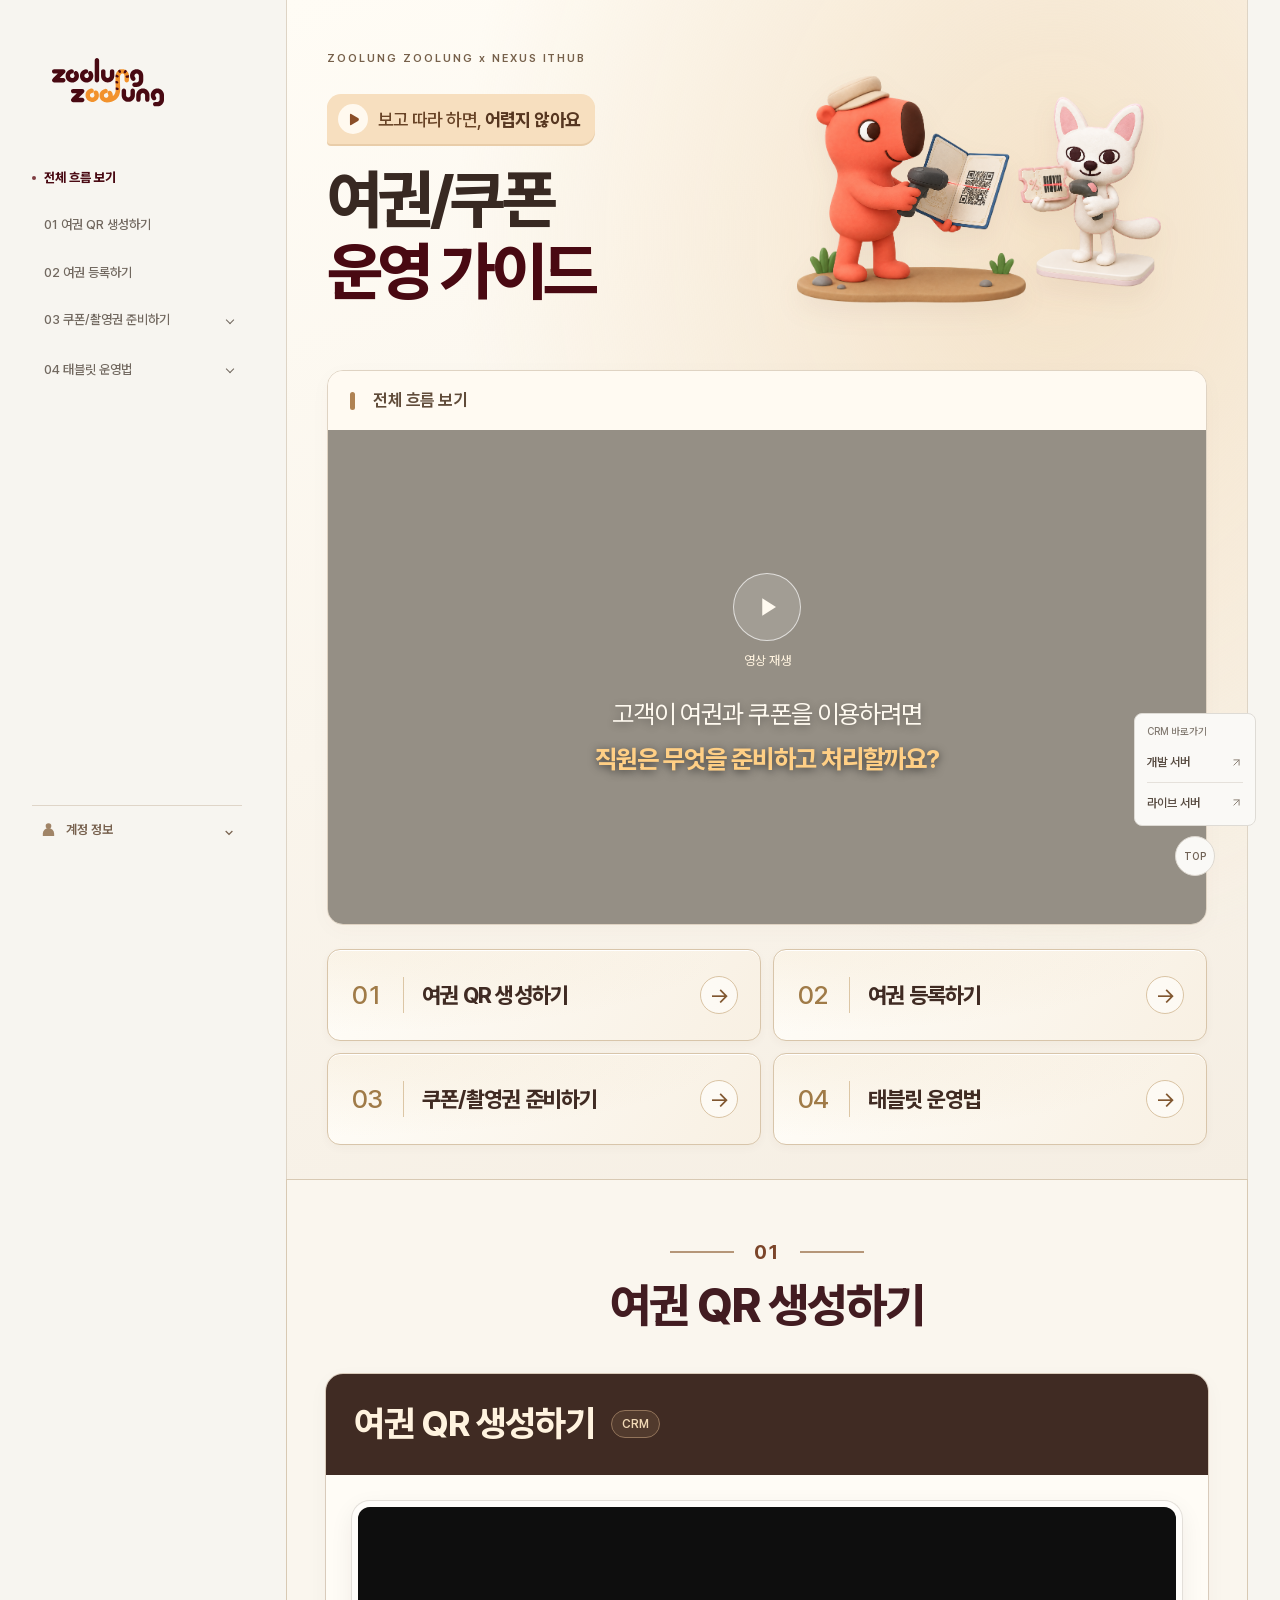
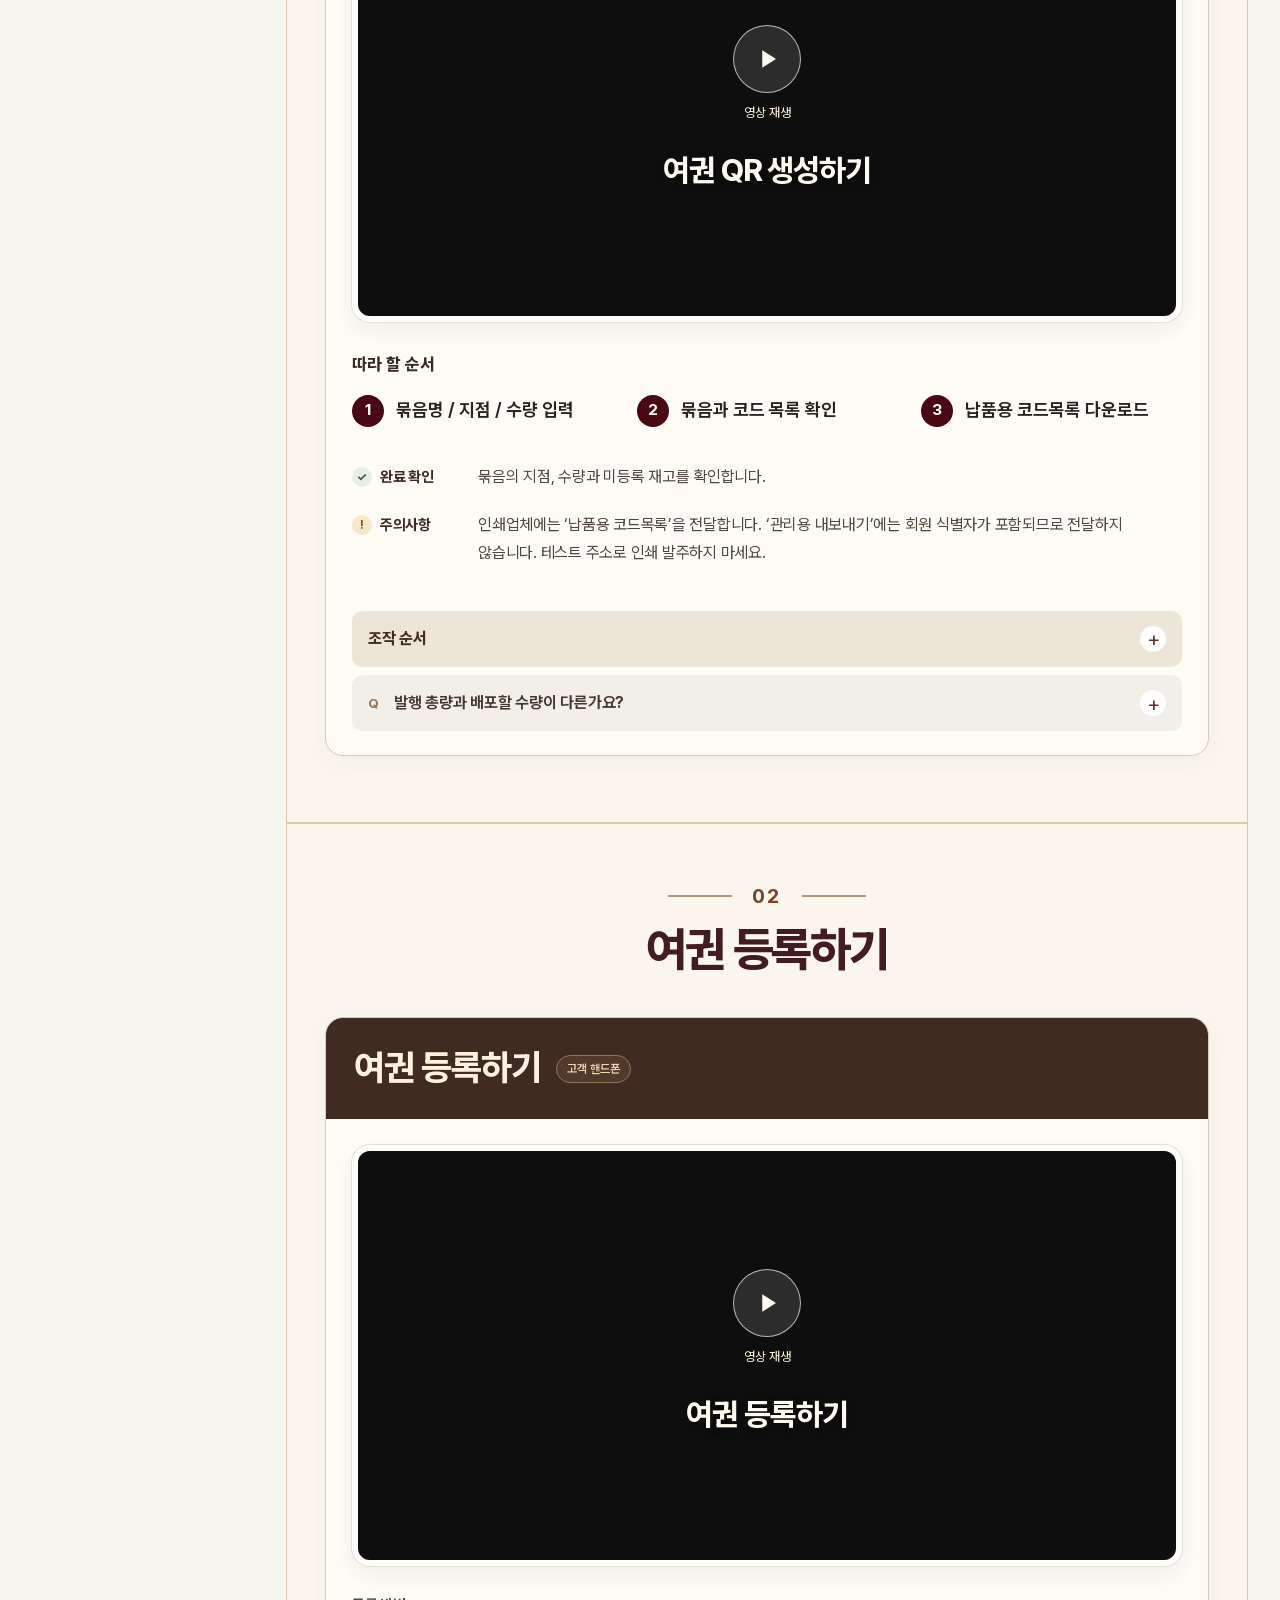
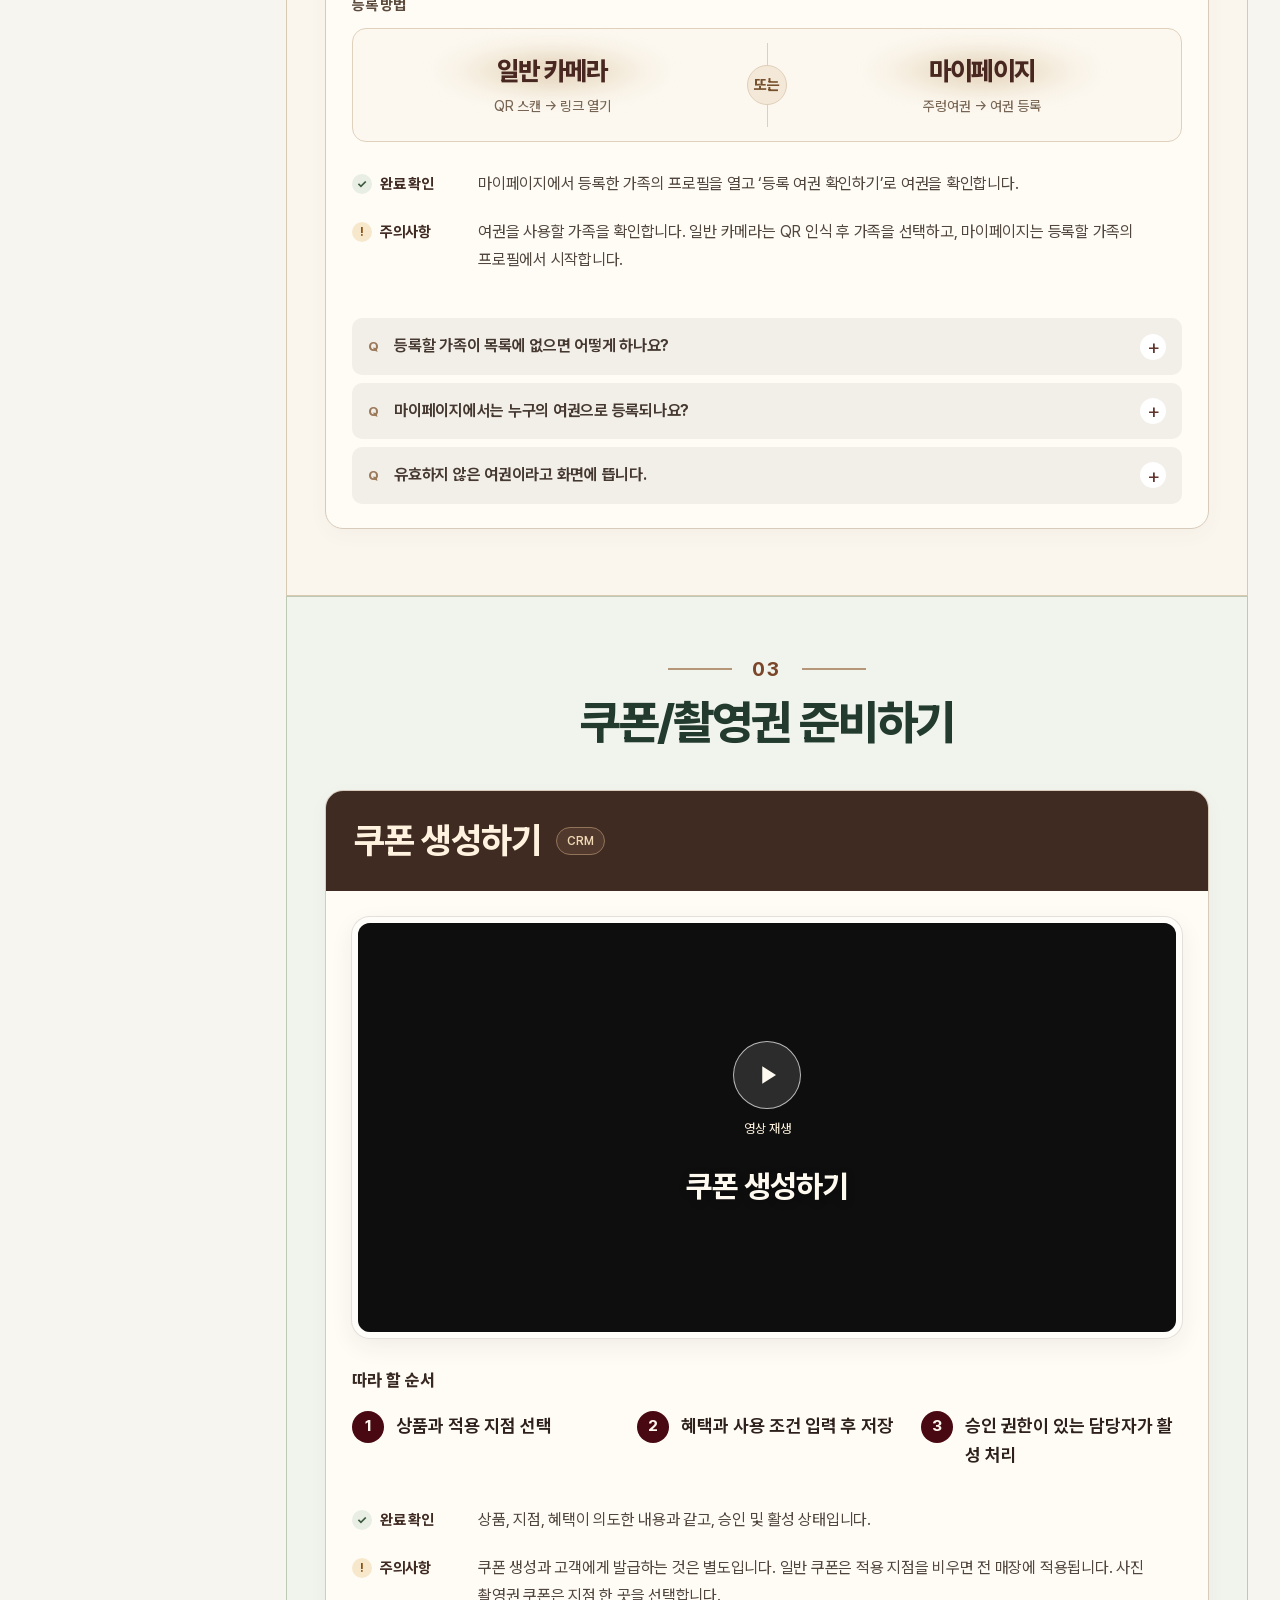
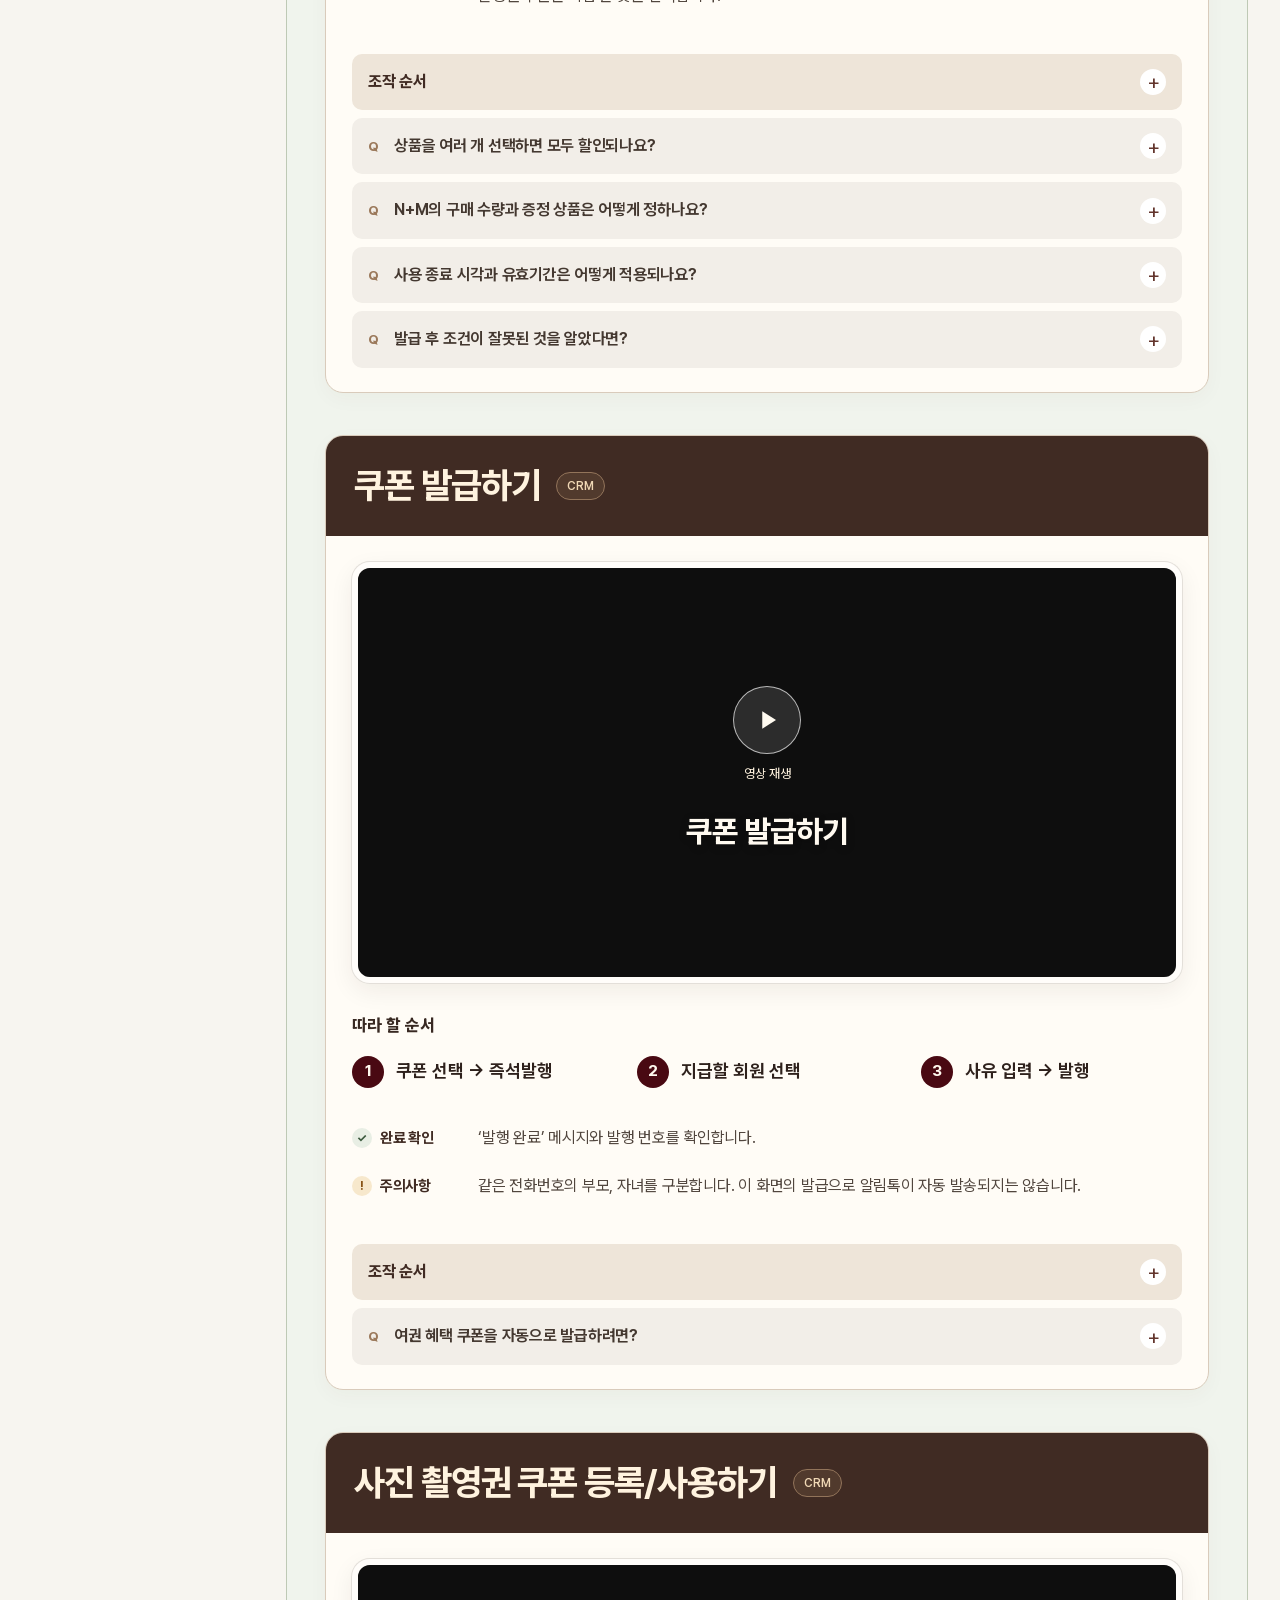
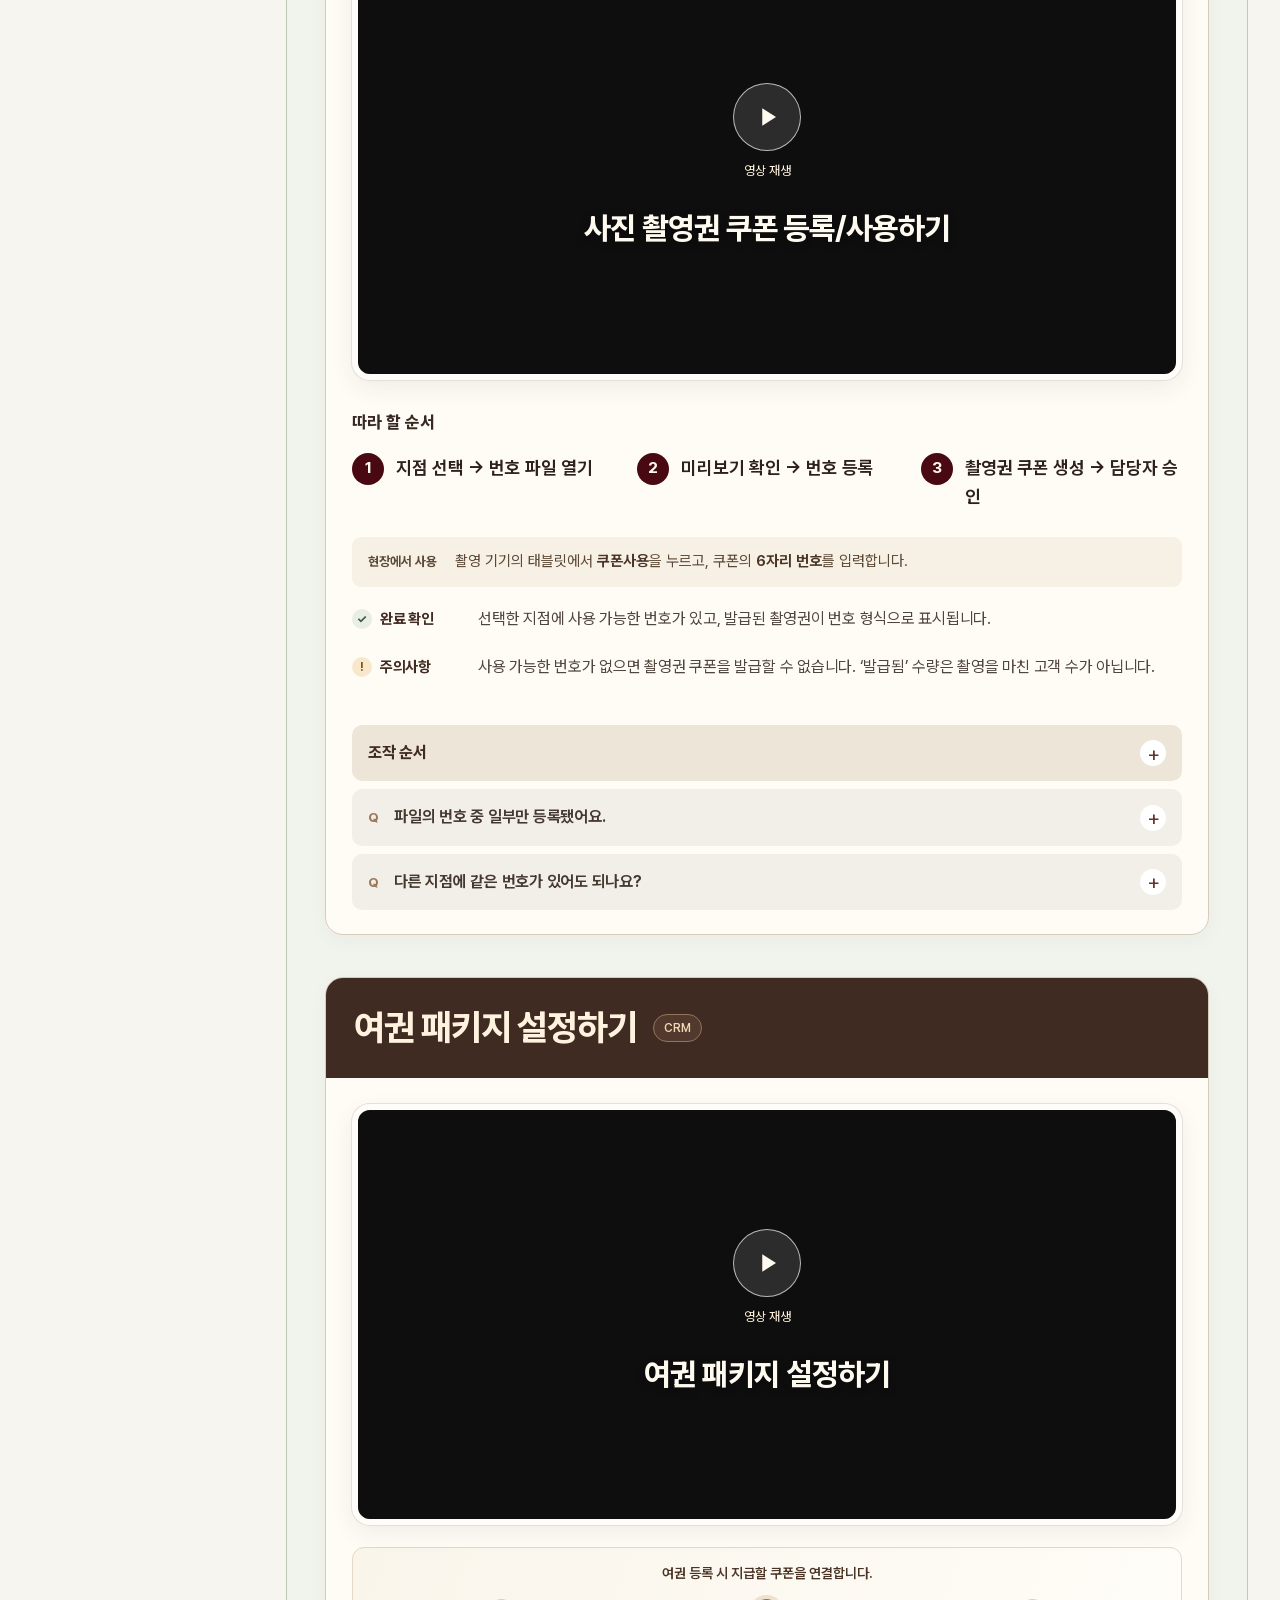
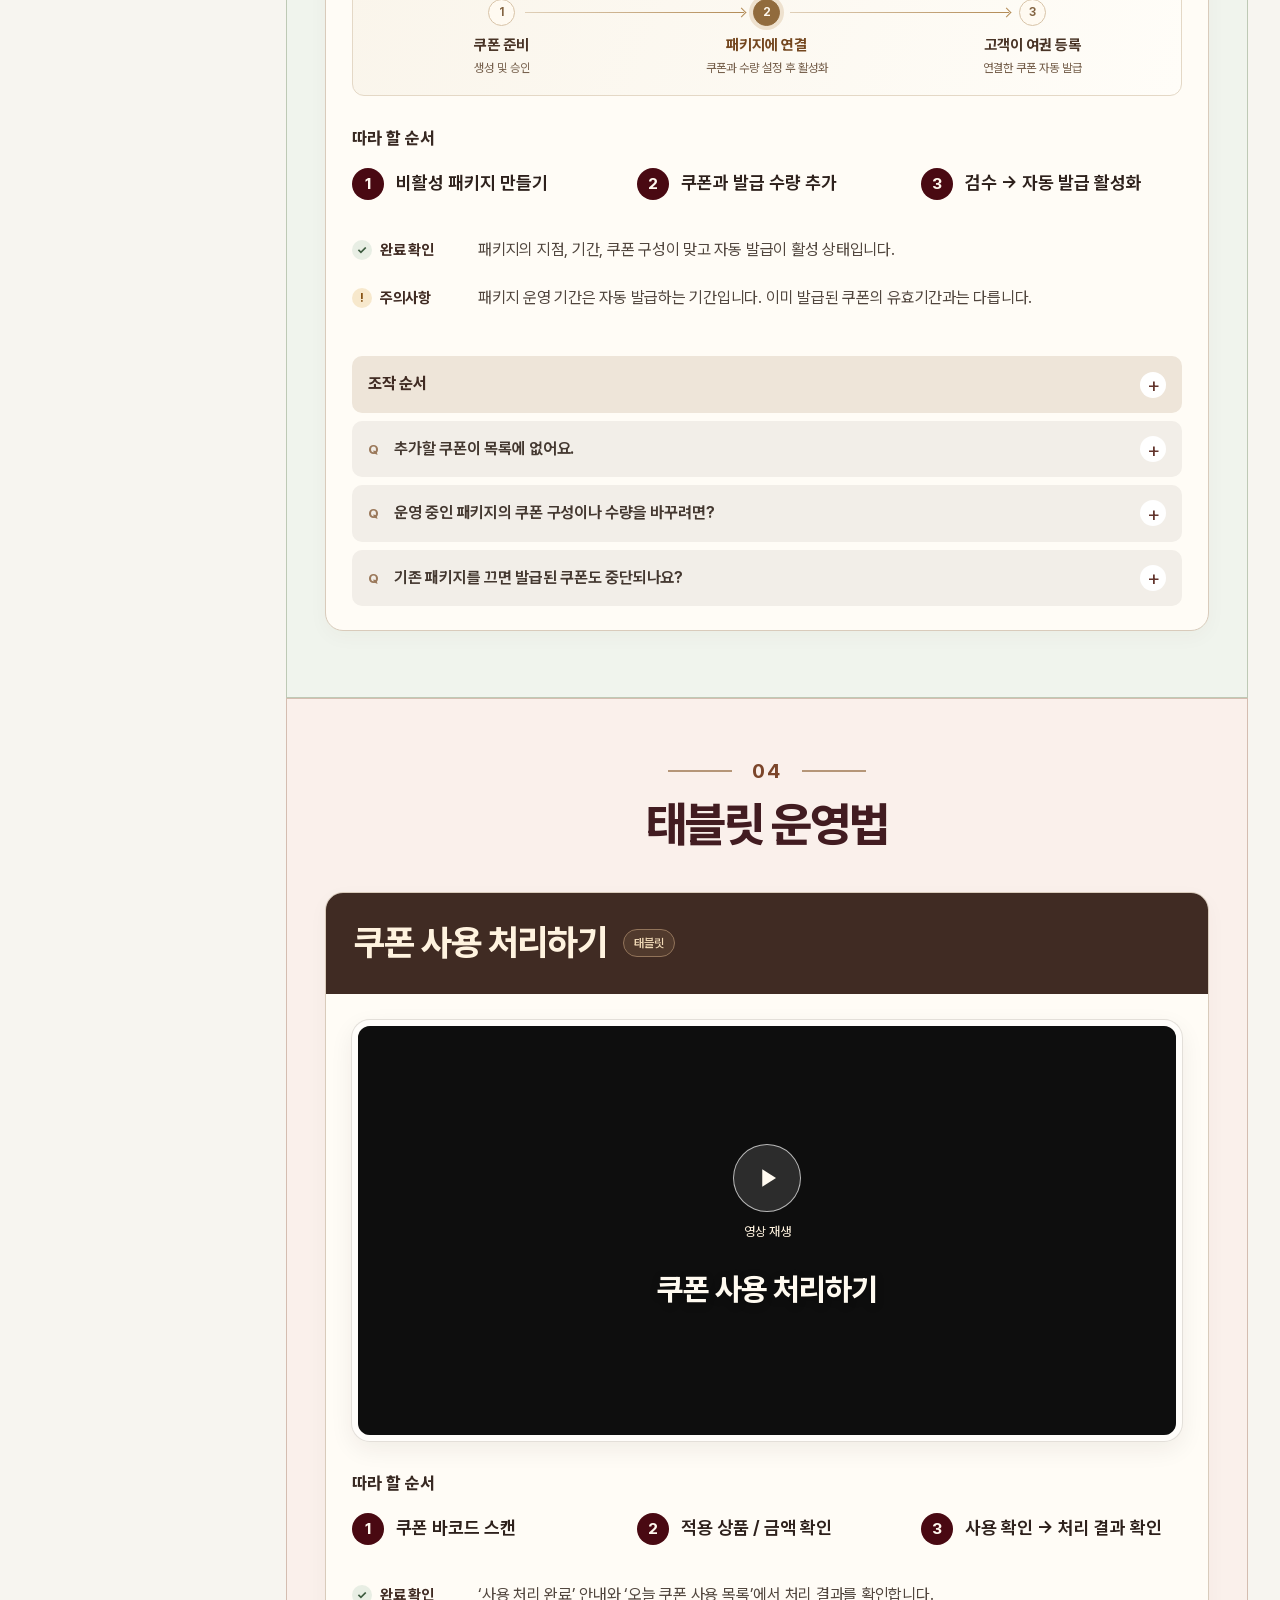
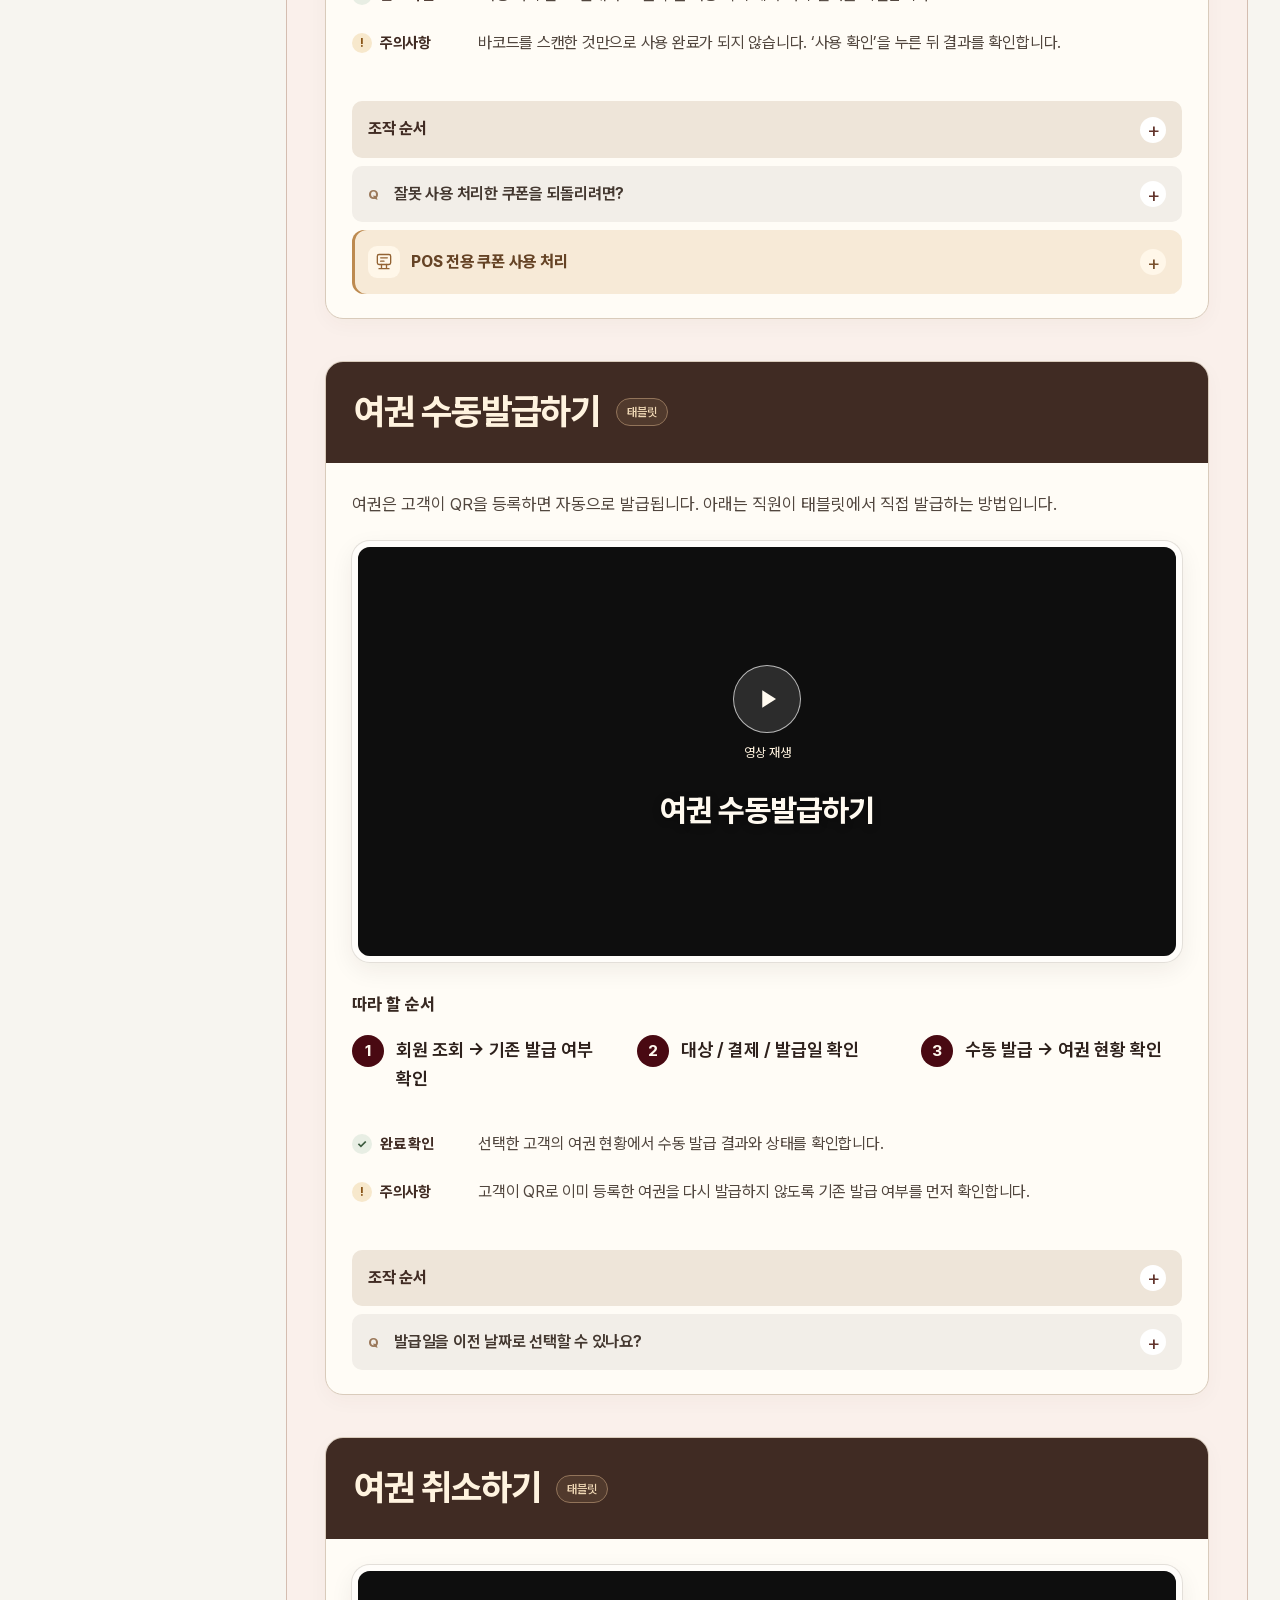
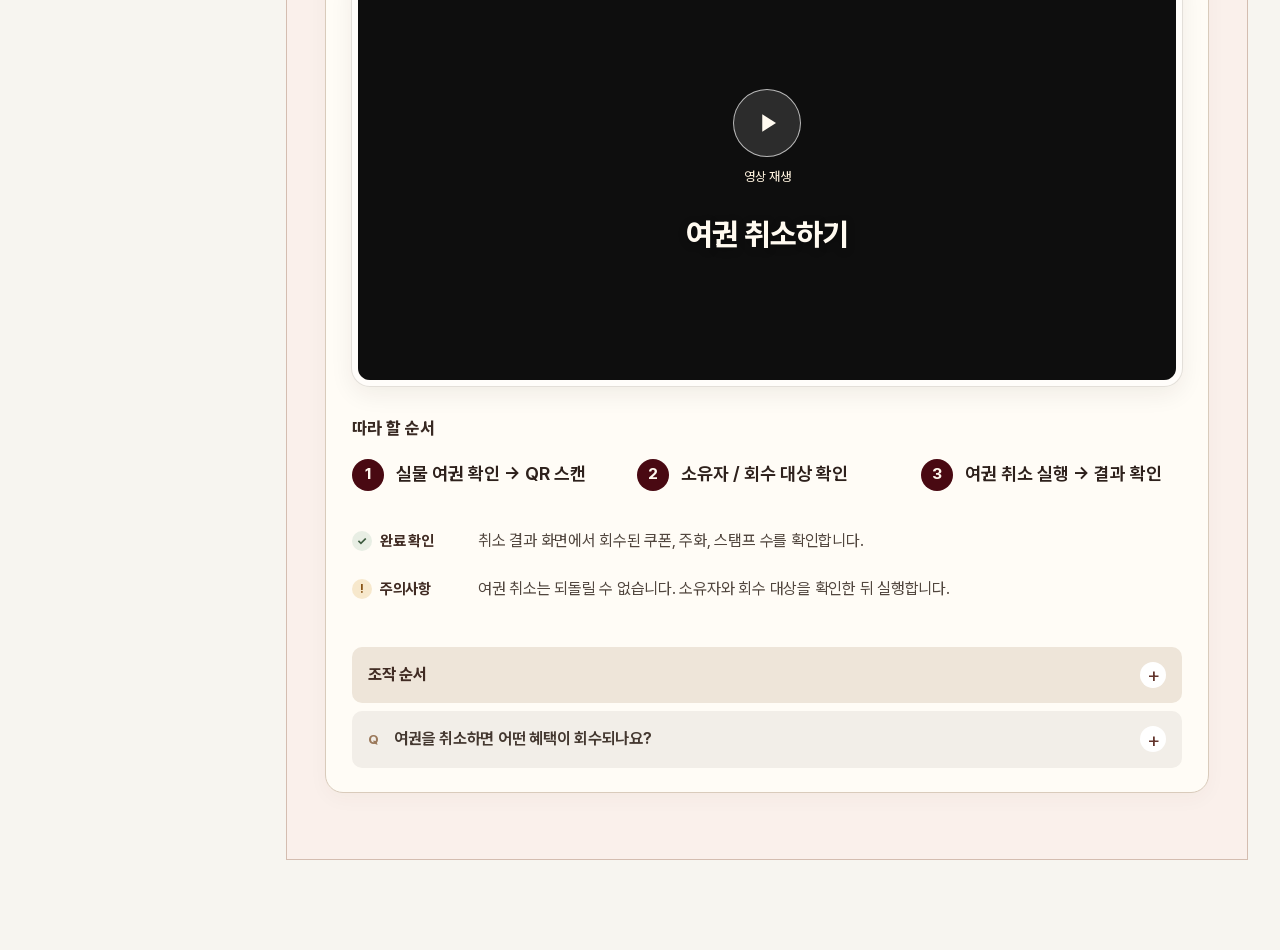
==== commit 1a190eac: "Refine guide context labels and server shortcuts" ====
--- a/index.html
+++ b/index.html
@@ -1 +1 @@
-<!doctype html><html lang="ko"><head><meta charset="utf-8"><meta name="viewport" content="width=device-width,initial-scale=1"><meta name="color-scheme" content="only light"><meta name="theme-color" content="#f7f5f0"><title>여권/쿠폰 운영 가이드</title><link rel="icon" type="image/png" sizes="64x64" href="./assets/favicon.png?v=20260916-character1"><link rel="apple-touch-icon" sizes="180x180" href="./assets/apple-touch-icon.png?v=20260916-character1"><link rel="preload" href="./assets/fonts/PretendardVariable.woff2" as="font" type="font/woff2" crossorigin><link rel="stylesheet" href="./assets/manual.css?v=20260916-registration-v2"><script src="./assets/manual.js?v=20260915-account-panel1" defer></script></head><body><a class="skip" href="#main">본문으로 바로가기</a><div class="mobile-nav"><details><summary><img src="./assets/zoolung-logo.svg" alt="주렁주렁"><span>목차</span></summary><nav aria-label="모바일 목차"><a class="nav-link" href="#intro-flow" data-section-link="overview">전체 흐름 보기</a><a class="nav-link" href="#passport">01 여권 QR 생성하기</a><a class="nav-link" href="#passport-registration">02 여권 등록하기</a><div class="nav-group"><button class="nav-link nav-toggle" type="button" data-section-link="coupon" aria-expanded="true">03 쿠폰/촬영권 준비하기<span class="nav-chevron" aria-hidden="true"></span></button><div class="nav-panel"><div class="nav-sub"><a href="#coupon-create">쿠폰 생성하기</a><a href="#coupon-issue">쿠폰 발급하기</a><a href="#photo-register">사진 촬영권 쿠폰 등록/사용하기</a><a href="#passport-package">여권 패키지 설정하기</a></div></div></div><div class="nav-group"><button class="nav-link nav-toggle" type="button" data-section-link="tablet" aria-expanded="true">04 태블릿 운영법<span class="nav-chevron" aria-hidden="true"></span></button><div class="nav-panel"><div class="nav-sub"><a href="#passport-issue">여권 수동발급하기</a><a href="#coupon-use">쿠폰 사용 처리하기</a><a href="#passport-return">여권 취소하기</a></div></div></div></nav><details class="account-panel"><summary><svg viewBox="0 0 24 24" fill="none" stroke="currentColor" stroke-width="1.7" stroke-linecap="round" stroke-linejoin="round" aria-hidden="true"><rect x="5" y="10" width="14" height="11" rx="3"/><path d="M8 10V7a4 4 0 0 1 8 0v3"/></svg><span>접속 계정</span><span class="account-chevron" aria-hidden="true">⌃</span></summary><div class="account-content"><section class="account-entry"><h3>CRM</h3><dl><div><dt>아이디</dt><dd>admin</dd></div><div><dt>비밀번호</dt><dd><span class="credential-tip"><button class="credential-trigger" type="button" aria-describedby="mobile-crm-password-tip" aria-expanded="false">확인하기 <span aria-hidden="true">ⓘ</span></button><span class="credential-tooltip" id="mobile-crm-password-tip" role="tooltip" hidden>wnfjdwnfjd2026</span></span></dd></div></dl></section><section class="account-entry tablet-entry"><h3>태블릿</h3><dl><div><dt>아이디</dt><dd>staff.dt</dd></div><div><dt>비밀번호</dt><dd><span class="credential-tip"><button class="credential-trigger" type="button" aria-describedby="mobile-tablet-password-tip" aria-expanded="false">확인하기 <span aria-hidden="true">ⓘ</span></button><span class="credential-tooltip" id="mobile-tablet-password-tip" role="tooltip" hidden>wnfjdwnfjd</span></span></dd></div></dl><small>해당 아이디는 동탄점 전용 아이디입니다.</small></section></div></details></details></div><div class="layout"><aside class="sidebar"><a class="rail-logo" href="#overview" aria-label="주렁주렁 가이드 처음으로"><img src="./assets/zoolung-logo.svg" alt="주렁주렁" width="128" height="63"></a><nav aria-label="가이드 목차"><a class="nav-link" href="#intro-flow" data-section-link="overview">전체 흐름 보기</a><a class="nav-link" href="#passport">01 여권 QR 생성하기</a><a class="nav-link" href="#passport-registration">02 여권 등록하기</a><div class="nav-group"><button class="nav-link nav-toggle" type="button" data-section-link="coupon" aria-expanded="true">03 쿠폰/촬영권 준비하기<span class="nav-chevron" aria-hidden="true"></span></button><div class="nav-panel"><div class="nav-sub"><a href="#coupon-create">쿠폰 생성하기</a><a href="#coupon-issue">쿠폰 발급하기</a><a href="#photo-register">사진 촬영권 쿠폰 등록/사용하기</a><a href="#passport-package">여권 패키지 설정하기</a></div></div></div><div class="nav-group"><button class="nav-link nav-toggle" type="button" data-section-link="tablet" aria-expanded="true">04 태블릿 운영법<span class="nav-chevron" aria-hidden="true"></span></button><div class="nav-panel"><div class="nav-sub"><a href="#passport-issue">여권 수동발급하기</a><a href="#coupon-use">쿠폰 사용 처리하기</a><a href="#passport-return">여권 취소하기</a></div></div></div></nav><details class="account-panel"><summary><svg viewBox="0 0 24 24" fill="none" stroke="currentColor" stroke-width="1.7" stroke-linecap="round" stroke-linejoin="round" aria-hidden="true"><rect x="5" y="10" width="14" height="11" rx="3"/><path d="M8 10V7a4 4 0 0 1 8 0v3"/></svg><span>접속 계정</span><span class="account-chevron" aria-hidden="true">⌃</span></summary><div class="account-content"><section class="account-entry"><h3>CRM</h3><dl><div><dt>아이디</dt><dd>admin</dd></div><div><dt>비밀번호</dt><dd><span class="credential-tip"><button class="credential-trigger" type="button" aria-describedby="desktop-crm-password-tip" aria-expanded="false">확인하기 <span aria-hidden="true">ⓘ</span></button><span class="credential-tooltip" id="desktop-crm-password-tip" role="tooltip" hidden>wnfjdwnfjd2026</span></span></dd></div></dl></section><section class="account-entry tablet-entry"><h3>태블릿</h3><dl><div><dt>아이디</dt><dd>staff.dt</dd></div><div><dt>비밀번호</dt><dd><span class="credential-tip"><button class="credential-trigger" type="button" aria-describedby="desktop-tablet-password-tip" aria-expanded="false">확인하기 <span aria-hidden="true">ⓘ</span></button><span class="credential-tooltip" id="desktop-tablet-password-tip" role="tooltip" hidden>wnfjdwnfjd</span></span></dd></div></dl><small>해당 아이디는 동탄점 전용 아이디입니다.</small></section></div></details></aside><main id="main"><section id="overview" class="intro" data-section><div class="hero-head"><div class="hero-title"><span class="edition">ZOOLUNG ZOOLUNG x NEXUS ITHUB</span><p class="hero-kicker"><span class="kicker-play" aria-hidden="true"><svg viewBox="0 0 20 20" fill="currentColor"><path d="M7 4.5a1 1 0 0 1 1.5-.86l8 4.62a2 2 0 0 1 0 3.48l-8 4.62A1 1 0 0 1 7 15.5z"/></svg></span><span>보고 따라 하면, <strong>어렵지 않아요</strong></span></p><h1>여권/쿠폰<br><em>운영 가이드</em></h1></div><div class="hero-art" aria-hidden="true"><img class="passport-character" src="./assets/passport-character.png" alt=""><img class="coupon-character" src="./assets/coupon-character.png" alt=""></div></div><section id="intro-flow" class="brand-intro" aria-labelledby="brand-intro-title"><div class="brand-intro-heading"><h2 id="brand-intro-title">고객 이용 흐름과 직원이 준비할 일</h2></div><div class="intro-player video-player"><video class="brand-intro-video" controls playsinline preload="auto" width="1920" height="1080" aria-label="혜택 준비 인트로"><source src="./assets/benefits-intro.mp4?v=577531990168" type="video/mp4"></video><button class="intro-cover video-cover" type="button" hidden aria-label="고객 이용 흐름과 직원이 준비할 일 영상 재생"><span class="cover-action"><span class="intro-cover-play" aria-hidden="true"><svg viewBox="0 0 24 24" fill="currentColor"><path d="M9 5v14l11-7z"/></svg></span><span class="intro-cover-hint">영상 재생</span></span><span class="intro-cover-copy">고객이 여권과 쿠폰을 이용하려면<strong class="intro-emphasis">직원은 무엇을 준비하고 처리할까요?</strong></span></button><p class="intro-play-error" role="status" hidden></p></div></section><div class="start-routes"><a href="#passport"><span>01</span><b>여권 QR 생성하기</b></a><a href="#passport-registration"><span>02</span><b>여권 등록하기</b></a><a href="#coupon"><span>03</span><b>쿠폰/촬영권 준비하기</b></a><a href="#tablet"><span>04</span><b>태블릿 운영법</b></a></div></section><section id="passport" class="section" data-section><div class="section-heading"><span class="section-number">01</span><h2>여권 QR 생성하기</h2></div><article class="task" id="passport-qr" data-source="어드민 p.9, 14–15"><header><h3>여권 QR 생성하기</h3></header><div class="task-body"><div class="video-player lesson-player"><video class="lesson-video" controls playsinline preload="metadata" width="1920" height="1080" aria-label="여권 QR 생성하기"><source src="./assets/passport-qr-guide.mp4" type="video/mp4"></video><button class="intro-cover video-cover" type="button" hidden aria-label="여권 QR 생성하기 영상 재생"><span class="cover-action"><span class="intro-cover-play" aria-hidden="true"><svg viewBox="0 0 24 24" fill="currentColor"><path d="M9 5v14l11-7z"/></svg></span><span class="intro-cover-hint">영상 재생</span></span><span class="intro-cover-copy"><strong>여권 QR 생성하기</strong></span></button><p class="intro-play-error" role="status" hidden></p></div><div class="follow-steps"><h4>따라 할 순서</h4><ol class="action-steps"><li><span>묶음명 / 지점 / 수량 입력</span></li><li><span>묶음과 코드 목록 확인</span></li><li><span>납품용 코드목록 다운로드</span></li></ol></div><div class="callout complete"><b><span aria-hidden="true">✓</span> 완료 확인</b><p>묶음의 지점, 수량과 미등록 재고를 확인합니다.</p></div><div class="callout caution"><b><span aria-hidden="true">!</span> 주의사항</b><p>인쇄업체에는 ‘납품용 코드목록’을 전달합니다. ‘관리용 내보내기’에는 회원 식별자가 포함되므로 전달하지 않습니다. 테스트 주소로 인쇄 발주하지 마세요.</p></div></div><details class="exception procedure"><summary>조작 순서</summary><div class="procedure-content"><div class="menu-path"><span class="menu-label">메뉴 경로</span><p><span>CRM</span><i aria-hidden="true">›</i><span>여권QR생성</span><i aria-hidden="true">›</i><span>발행/배치관리</span></p></div><ol class="procedure-steps"><li><span class="step-number" aria-hidden="true">01</span><span>발행 묶음 만들기에서 묶음명, 지점, 수량을 입력합니다.</span></li><li><span class="step-number" aria-hidden="true">02</span><span>발행한 묶음을 열고 코드 목록을 확인합니다.</span></li><li><span class="step-number" aria-hidden="true">03</span><span>납품용 코드목록을 다운로드합니다.</span></li></ol></div></details><details class="exception faq" data-source="어드민 p.15 Q3"><summary><span><span class="faq-mark" aria-hidden="true">Q</span><span class="faq-question">발행 총량과 배포할 수량이 다른가요?</span></span></summary><p class="faq-answer">이미 등록했거나 폐기한 QR도 발행 총량에 포함됩니다. 배포할 수량은 ‘미등록 재고’에서 확인합니다.</p></details></article></section><section id="passport-registration" class="section" data-section><div class="section-heading"><span class="section-number">02</span><h2>여권 등록하기</h2></div><article class="task" id="passport-register" data-source="zoolungM-app main fddb647 / PassportOnboardingPage, QRPage, PassportList"><header><h3>여권 등록하기</h3></header><div class="task-body"><div class="video-player lesson-player"><video class="lesson-video" controls playsinline preload="metadata" width="1920" height="1080" aria-label="여권 등록하기"><source src="./assets/passport-registration-guide-v4.mp4?v=d42f1dc0e0f8" type="video/mp4"></video><button class="intro-cover video-cover" type="button" hidden aria-label="여권 등록하기 영상 재생"><span class="cover-action"><span class="intro-cover-play" aria-hidden="true"><svg viewBox="0 0 24 24" fill="currentColor"><path d="M9 5v14l11-7z"/></svg></span><span class="intro-cover-hint">영상 재생</span></span><span class="intro-cover-copy"><strong>여권 등록하기</strong></span></button><p class="intro-play-error" role="status" hidden></p></div><div class="follow-steps registration-choices"><h4>등록 방법</h4><div class="registration-methods"><div class="registration-method"><strong>일반 카메라</strong><span class="method-flow">QR 스캔 → 링크 열기</span></div><span class="method-or">또는</span><div class="registration-method"><strong>마이페이지</strong><span class="method-flow">주렁여권 → 여권 등록</span></div></div></div><div class="callout complete"><b><span aria-hidden="true">✓</span> 완료 확인</b><p>마이페이지에서 등록한 가족의 프로필을 열고 ‘등록 여권 확인하기’로 여권을 확인합니다.</p></div><div class="callout caution"><b><span aria-hidden="true">!</span> 주의사항</b><p>여권을 사용할 가족을 확인합니다. 일반 카메라는 QR 인식 후 가족을 선택하고, 마이페이지는 등록할 가족의 프로필에서 시작합니다.</p></div></div><details class="exception faq" data-source="zoolungM-app main fddb647 / PassportOnboardingPage, QRPage, PassportList"><summary><span><span class="faq-mark" aria-hidden="true">Q</span><span class="faq-question">등록할 가족이 목록에 없으면 어떻게 하나요?</span></span></summary><p class="faq-answer">일반 카메라로 등록할 때 가족 선택 화면에서 ‘가족 추가하기’를 누른 뒤 등록할 가족을 선택합니다.</p></details><details class="exception faq" data-source="zoolungM-app main fddb647 / PassportOnboardingPage, QRPage, PassportList"><summary><span><span class="faq-mark" aria-hidden="true">Q</span><span class="faq-question">마이페이지에서는 누구의 여권으로 등록되나요?</span></span></summary><p class="faq-answer">등록을 시작한 프로필의 여권으로 등록됩니다. 사용할 가족의 프로필에서 ‘등록 여권 확인하기’를 누른 뒤 +를 누르세요. QR을 스캔하기 전에 카메라 화면에 표시된 이름을 확인합니다. 일반 카메라로 시작한 경우에는 QR을 읽은 뒤 가족을 선택합니다.</p></details><details class="exception faq" data-source="사용자 지정 운영 안내 2026-09-16"><summary><span><span class="faq-mark" aria-hidden="true">Q</span><span class="faq-question">유효하지 않은 여권이라고 화면에 뜹니다.</span></span></summary><p class="faq-answer">새로운 여권이 등록되지 않는다면 해당 QR이 문제일 가능성이 있습니다. 부착된 QR을 변경해주세요.</p></details></article></section><section id="coupon" class="section" data-section><div class="section-heading"><span class="section-number">03</span><h2>쿠폰/촬영권 준비하기</h2></div><article class="task" id="coupon-create" data-source="쿠폰 p.3–4, 6, 10–11 / 어드민 p.6"><header><h3>쿠폰 생성하기</h3></header><div class="task-body"><div class="video-player lesson-player"><video class="lesson-video" controls playsinline preload="metadata" width="1920" height="1080" aria-label="쿠폰 생성하기"><source src="./assets/coupon-create-guide.mp4" type="video/mp4"></video><button class="intro-cover video-cover" type="button" hidden aria-label="쿠폰 생성하기 영상 재생"><span class="cover-action"><span class="intro-cover-play" aria-hidden="true"><svg viewBox="0 0 24 24" fill="currentColor"><path d="M9 5v14l11-7z"/></svg></span><span class="intro-cover-hint">영상 재생</span></span><span class="intro-cover-copy"><strong>쿠폰 생성하기</strong></span></button><p class="intro-play-error" role="status" hidden></p></div><div class="follow-steps"><h4>따라 할 순서</h4><ol class="action-steps"><li><span>상품과 적용 지점 선택</span></li><li><span>혜택과 사용 조건 입력 후 저장</span></li><li><span>승인 권한이 있는 담당자가 활성 처리</span></li></ol></div><div class="callout complete"><b><span aria-hidden="true">✓</span> 완료 확인</b><p>상품, 지점, 혜택이 의도한 내용과 같고, 승인 및 활성 상태입니다.</p></div><div class="callout caution"><b><span aria-hidden="true">!</span> 주의사항</b><p>쿠폰 생성과 고객에게 발급하는 것은 별도입니다. 일반 쿠폰은 적용 지점을 비우면 전 매장에 적용됩니다. 사진 촬영권 쿠폰은 지점 한 곳을 선택합니다.</p></div></div><details class="exception procedure"><summary>조작 순서</summary><div class="procedure-content"><div class="menu-path"><span class="menu-label">메뉴 경로</span><p><span>CRM</span><i aria-hidden="true">›</i><span>쿠폰</span><i aria-hidden="true">›</i><span>새 쿠폰</span></p></div><ol class="procedure-steps"><li><span class="step-number" aria-hidden="true">01</span><span>상품 검색에서 정확한 상품명, 상품 ID를 확인합니다.</span></li><li><span class="step-number" aria-hidden="true">02</span><span>상품, 적용 지점, 표시 이름, 종류와 할인 조건을 입력합니다.</span></li><li><span class="step-number" aria-hidden="true">03</span><span>사용시간, 유효기간, 한도, 할인 중복 조건을 확인하고 저장합니다.</span></li><li><span class="step-number" aria-hidden="true">04</span><span>승인 권한이 있는 담당자가 목록의 ‘활성’을 누른 뒤, 상태 ‘활성’과 승인 ‘승인됨’을 확인합니다.</span></li></ol></div></details><details class="exception faq" data-source="쿠폰 p.10 Q1"><summary><span><span class="faq-mark" aria-hidden="true">Q</span><span class="faq-question">상품을 여러 개 선택하면 모두 할인되나요?</span></span></summary><p class="faq-answer">일반 할인과 무료 쿠폰은 선택한 상품 중 장바구니에 담긴 1개에만 적용됩니다. 예를 들어 HOT과 ICE 아메리카노를 선택해도 할인 대상은 1잔입니다.</p></details><details class="exception faq" data-source="쿠폰 p.10 Q2–3"><summary><span><span class="faq-mark" aria-hidden="true">Q</span><span class="faq-question">N+M의 구매 수량과 증정 상품은 어떻게 정하나요?</span></span></summary><p class="faq-answer">선택한 상품들의 수량을 합산해 N개 충족 여부를 판단합니다. 증정 상품을 비워두면 구매 조건에 사용한 같은 상품이 M개 무료 처리됩니다. 다른 상품을 주려면 증정 상품을 따로 선택합니다.</p></details><details class="exception faq" data-source="쿠폰 p.10 Q6–7"><summary><span><span class="faq-mark" aria-hidden="true">Q</span><span class="faq-question">사용 종료 시각과 유효기간은 어떻게 적용되나요?</span></span></summary><p class="faq-answer">종료 시각을 18:00으로 설정하면 정확히 18:00부터 사용할 수 없습니다. 유효기간은 쿠폰을 만든 날이 아니라 고객에게 발급한 날을 기준으로 계산합니다.</p></details><details class="exception faq" data-source="쿠폰 p.11"><summary><span><span class="faq-mark" aria-hidden="true">Q</span><span class="faq-question">발급 후 조건이 잘못된 것을 알았다면?</span></span></summary><p class="faq-answer">발급 이력이 생긴 쿠폰은 이름 외 조건을 수정할 수 없습니다. 잘못된 쿠폰은 비활성화하고 올바른 조건으로 새로 만듭니다.</p></details></article><article class="task" id="coupon-issue" data-source="CRM index.jsx IssueModal / coupon_service.issue_single / 여권 패키지 가이드"><header><h3>쿠폰 발급하기</h3></header><div class="task-body"><div class="video-player lesson-player"><video class="lesson-video" controls playsinline preload="metadata" width="1920" height="1080" aria-label="쿠폰 발급하기"><source src="./assets/coupon-issue-guide.mp4" type="video/mp4"></video><button class="intro-cover video-cover" type="button" hidden aria-label="쿠폰 발급하기 영상 재생"><span class="cover-action"><span class="intro-cover-play" aria-hidden="true"><svg viewBox="0 0 24 24" fill="currentColor"><path d="M9 5v14l11-7z"/></svg></span><span class="intro-cover-hint">영상 재생</span></span><span class="intro-cover-copy"><strong>쿠폰 발급하기</strong></span></button><p class="intro-play-error" role="status" hidden></p></div><div class="follow-steps"><h4>따라 할 순서</h4><ol class="action-steps"><li><span>쿠폰 선택 → 즉석발행</span></li><li><span>지급할 회원 선택</span></li><li><span>사유 입력 → 발행</span></li></ol></div><div class="callout complete"><b><span aria-hidden="true">✓</span> 완료 확인</b><p>‘발행 완료’ 메시지와 발행 번호를 확인합니다.</p></div><div class="callout caution"><b><span aria-hidden="true">!</span> 주의사항</b><p>같은 전화번호의 부모, 자녀를 구분합니다. 이 화면의 발급으로 알림톡이 자동 발송되지는 않습니다.</p></div></div><details class="exception procedure"><summary>조작 순서</summary><div class="procedure-content"><div class="menu-path"><span class="menu-label">메뉴 경로</span><p><span>CRM</span><i aria-hidden="true">›</i><span>쿠폰</span><i aria-hidden="true">›</i><span>해당 쿠폰의 즉석발행</span></p></div><ol class="procedure-steps"><li><span class="step-number" aria-hidden="true">01</span><span>쿠폰의 상태 ‘활성’과 승인 ‘승인됨’을 확인하고 ‘즉석발행’을 누릅니다.</span></li><li><span class="step-number" aria-hidden="true">02</span><span>전화번호, 닉네임, 회원번호로 검색해 지급할 회원을 선택합니다.</span></li><li><span class="step-number" aria-hidden="true">03</span><span>발행 사유를 입력하고 확인합니다.</span></li></ol></div></details><details class="exception faq" data-source="CRM index.jsx IssueModal / coupon_service.issue_single / 여권 패키지 가이드"><summary><span><span class="faq-mark" aria-hidden="true">Q</span><span class="faq-question">여권 혜택 쿠폰을 자동으로 발급하려면?</span></span></summary><p class="faq-answer">아래 ‘여권 패키지 설정하기’에서 쿠폰과 수량을 구성합니다. 패키지의 적용 지점, 운영 기간, 활성 상태를 확인합니다.</p></details></article><article class="task" id="photo-register" data-source="어드민 p.7, 12, 15–16 / 쿠폰 p.3, 5, 11"><header><h3>사진 촬영권 쿠폰 등록/사용하기</h3></header><div class="task-body"><div class="video-player lesson-player"><video class="lesson-video" controls playsinline preload="metadata" width="1920" height="1080" aria-label="사진 촬영권 쿠폰 등록/사용하기"><source src="./assets/photo-coupon-guide.mp4?v=c1f4e6672ebb" type="video/mp4"></video><button class="intro-cover video-cover" type="button" hidden aria-label="사진 촬영권 쿠폰 등록/사용하기 영상 재생"><span class="cover-action"><span class="intro-cover-play" aria-hidden="true"><svg viewBox="0 0 24 24" fill="currentColor"><path d="M9 5v14l11-7z"/></svg></span><span class="intro-cover-hint">영상 재생</span></span><span class="intro-cover-copy"><strong>사진 촬영권 쿠폰 등록/사용하기</strong></span></button><p class="intro-play-error" role="status" hidden></p></div><div class="follow-steps"><h4>따라 할 순서</h4><ol class="action-steps"><li><span>지점 선택 → 번호 파일 열기</span></li><li><span>미리보기 확인 → 번호 등록</span></li><li><span>촬영권 쿠폰 생성 → 담당자 승인</span></li></ol></div><div class="callout complete"><b><span aria-hidden="true">✓</span> 완료 확인</b><p>선택한 지점에 사용 가능한 번호가 있고, 발급된 촬영권이 번호 형식으로 표시됩니다.</p></div><div class="callout caution"><b><span aria-hidden="true">!</span> 주의사항</b><p>사용 가능한 번호가 없으면 촬영권 쿠폰을 발급할 수 없습니다. ‘발급됨’ 수량은 촬영을 마친 고객 수가 아닙니다.</p></div></div><details class="exception procedure"><summary>조작 순서</summary><div class="procedure-content"><div class="menu-path"><span class="menu-label">메뉴 경로</span><p><span>CRM</span><i aria-hidden="true">›</i><span>촬영권 번호 / 쿠폰</span><i aria-hidden="true">›</i><span>새 쿠폰</span></p></div><ol class="procedure-steps"><li><span class="step-number" aria-hidden="true">01</span><span>지점 선택 후 업체 파일(TXT, CSV, XLSX)을 열어 미리보기를 확인합니다.</span></li><li><span class="step-number" aria-hidden="true">02</span><span>미리보기의 지점명, 파일명, ‘채택’, ‘제외’를 확인한 뒤 ‘적재’를 눌러 번호를 등록합니다.</span></li><li><span class="step-number" aria-hidden="true">03</span><span>신규 등록된 번호 수와 사용 가능한 번호 수를 확인합니다.</span></li><li><span class="step-number" aria-hidden="true">04</span><span>쿠폰에서 사진관 상품, 지점 한 곳, ‘사진 촬영권 (번호 입력 방식)’을 선택하고, 저장 후 승인 권한이 있는 담당자가 ‘활성’ 처리합니다.</span></li></ol></div></details><details class="exception faq" data-source="PhotoVouchers.jsx / photo_voucher_service.py preview and ingest"><summary><span><span class="faq-mark" aria-hidden="true">Q</span><span class="faq-question">파일의 번호 중 일부만 등록됐어요.</span></span></summary><p class="faq-answer">파일 안의 중복 번호, 선택한 지점에 이미 등록된 번호, 번호로 인식되지 않은 값은 제외될 수 있습니다. 미리보기의 ‘채택’과 ‘제외’를 확인하세요. XLSX는 첫 번째 시트만 읽습니다.</p></details><details class="exception faq" data-source="어드민 p.15 Q6"><summary><span><span class="faq-mark" aria-hidden="true">Q</span><span class="faq-question">다른 지점에 같은 번호가 있어도 되나요?</span></span></summary><p class="faq-answer">촬영권 번호는 지점별로 관리합니다. 같은 번호라도 지점이 다르면 각각 등록될 수 있으므로 번호와 소속 지점을 함께 확인합니다.</p></details></article><article class="task" id="passport-package" data-source="여권 패키지 p.2–7"><header><h3>여권 패키지 설정하기</h3></header><div class="task-body"><div class="video-player lesson-player"><video class="lesson-video" controls playsinline preload="metadata" width="1920" height="1080" aria-label="여권 패키지 설정하기"><source src="./assets/passport-package-guide.mp4" type="video/mp4"></video><button class="intro-cover video-cover" type="button" hidden aria-label="여권 패키지 설정하기 영상 재생"><span class="cover-action"><span class="intro-cover-play" aria-hidden="true"><svg viewBox="0 0 24 24" fill="currentColor"><path d="M9 5v14l11-7z"/></svg></span><span class="intro-cover-hint">영상 재생</span></span><span class="intro-cover-copy"><strong>여권 패키지 설정하기</strong></span></button><p class="intro-play-error" role="status" hidden></p></div><div class="follow-steps"><h4>따라 할 순서</h4><ol class="action-steps"><li><span>비활성 패키지 만들기</span></li><li><span>쿠폰과 발급 수량 추가</span></li><li><span>검수 → 자동 발급 활성화</span></li></ol></div><div class="callout complete"><b><span aria-hidden="true">✓</span> 완료 확인</b><p>패키지의 지점, 기간, 쿠폰 구성이 맞고 자동 발급이 활성 상태입니다.</p></div><div class="callout caution"><b><span aria-hidden="true">!</span> 주의사항</b><p>패키지 운영 기간은 자동 발급하는 기간입니다. 이미 발급된 쿠폰의 유효기간과는 다릅니다.</p></div></div><details class="exception procedure"><summary>조작 순서</summary><div class="procedure-content"><div class="menu-path"><span class="menu-label">메뉴 경로</span><p><span>CRM</span><i aria-hidden="true">›</i><span>패키지</span><i aria-hidden="true">›</i><span>신규 패키지</span><i aria-hidden="true">›</i><span>상세관리</span></p></div><ol class="procedure-steps"><li><span class="step-number" aria-hidden="true">01</span><span>패키지 코드, 이름, 적용 지점, 운영 기간을 입력합니다.</span></li><li><span class="step-number" aria-hidden="true">02</span><span>비활성 상태에서 ‘쿠폰 추가’를 눌러 승인, 활성된 쿠폰과 발급 수량을 지정합니다.</span></li><li><span class="step-number" aria-hidden="true">03</span><span>구성을 검수한 뒤 ‘활성화 (자동 발급 시작)’를 누릅니다.</span></li></ol></div></details><details class="exception faq" data-source="여권 패키지 p.7 Q5"><summary><span><span class="faq-mark" aria-hidden="true">Q</span><span class="faq-question">추가할 쿠폰이 목록에 없어요.</span></span></summary><p class="faq-answer">쿠폰의 상태가 ‘활성’, 승인이 ‘승인됨’인지 확인합니다. 추가할 때는 쿠폰의 적용 지점도 함께 확인합니다.</p></details><details class="exception faq" data-source="CRM index.jsx PackageDetail / 여권 패키지 p.7"><summary><span><span class="faq-mark" aria-hidden="true">Q</span><span class="faq-question">운영 중인 패키지의 쿠폰 구성이나 수량을 바꾸려면?</span></span></summary><p class="faq-answer">‘다음 버전 사본 만들기’로 새 버전을 만듭니다. 쿠폰 구성과 수량, 운영 기간을 확인한 뒤 기존 버전을 비활성화하고 새 버전을 활성화합니다. 운영 기간도 그대로 복사되므로 날짜를 다시 확인하세요.</p></details><details class="exception faq" data-source="여권 패키지 p.7 Q6"><summary><span><span class="faq-mark" aria-hidden="true">Q</span><span class="faq-question">기존 패키지를 끄면 발급된 쿠폰도 중단되나요?</span></span></summary><p class="faq-answer">패키지를 비활성화하면 이후 자동 발급이 중단됩니다. 이미 발급된 쿠폰은 각 쿠폰의 상태와 유효기간에 따라 사용할 수 있습니다.</p></details></article></section><section id="tablet" class="section" data-section><div class="section-heading"><span class="section-number">04</span><h2>태블릿 운영법</h2></div><article class="task" id="passport-issue" data-source="tools PassportTab.jsx disabledDate and issue form"><header><h3>여권 수동발급하기</h3></header><div class="task-body"><p class="task-context">여권은 고객이 QR을 등록하면 자동으로 발급됩니다. 아래는 직원이 태블릿에서 직접 발급하는 방법입니다.</p><div class="video-player lesson-player"><video class="lesson-video" controls playsinline preload="metadata" width="1920" height="1080" aria-label="여권 수동발급하기"><source src="./assets/passport-manual-issue-guide.mp4" type="video/mp4"></video><button class="intro-cover video-cover" type="button" hidden aria-label="여권 수동발급하기 영상 재생"><span class="cover-action"><span class="intro-cover-play" aria-hidden="true"><svg viewBox="0 0 24 24" fill="currentColor"><path d="M9 5v14l11-7z"/></svg></span><span class="intro-cover-hint">영상 재생</span></span><span class="intro-cover-copy"><strong>여권 수동발급하기</strong></span></button><p class="intro-play-error" role="status" hidden></p></div><div class="follow-steps"><h4>따라 할 순서</h4><ol class="action-steps"><li><span>회원 조회 → 기존 발급 여부 확인</span></li><li><span>대상 / 결제 / 발급일 확인</span></li><li><span>수동 발급 → 여권 현황 확인</span></li></ol></div><div class="callout complete"><b><span aria-hidden="true">✓</span> 완료 확인</b><p>선택한 고객의 여권 현황에서 수동 발급 결과와 상태를 확인합니다.</p></div><div class="callout caution"><b><span aria-hidden="true">!</span> 주의사항</b><p>고객이 QR로 이미 등록한 여권을 다시 발급하지 않도록 기존 발급 여부를 먼저 확인합니다.</p></div></div><details class="exception procedure"><summary>조작 순서</summary><div class="procedure-content"><div class="menu-path"><span class="menu-label">메뉴 경로</span><p><span>태블릿</span><i aria-hidden="true">›</i><span>주렁은행</span><i aria-hidden="true">›</i><span>여권</span></p></div><ol class="procedure-steps"><li><span class="step-number" aria-hidden="true">01</span><span>전화번호 또는 회원 QR로 고객을 조회하고, 여권 현황에서 이미 발급된 여권이 있는지 확인합니다.</span></li><li><span class="step-number" aria-hidden="true">02</span><span>수동으로 발급할 회원 또는 가족 구성원을 선택합니다.</span></li><li><span class="step-number" aria-hidden="true">03</span><span>결제 완료 여부와 발급일을 확인한 뒤 신규 여권을 발급합니다.</span></li></ol></div></details><details class="exception faq" data-source="tools PassportTab.jsx disabledDate and issue form"><summary><span><span class="faq-mark" aria-hidden="true">Q</span><span class="faq-question">발급일을 이전 날짜로 선택할 수 있나요?</span></span></summary><p class="faq-answer">오늘부터 30일 전까지 선택할 수 있습니다. 결제 내역과 실제 발급일을 확인한 뒤 입력합니다.</p></details></article><article class="task" id="coupon-use" data-source="tools CouponRedeemPage.jsx buildCancelResultText and today list"><header><h3>쿠폰 사용 처리하기</h3></header><div class="task-body"><div class="video-player lesson-player"><video class="lesson-video" controls playsinline preload="metadata" width="1920" height="1080" aria-label="쿠폰 사용 처리하기"><source src="./assets/coupon-use-guide.mp4" type="video/mp4"></video><button class="intro-cover video-cover" type="button" hidden aria-label="쿠폰 사용 처리하기 영상 재생"><span class="cover-action"><span class="intro-cover-play" aria-hidden="true"><svg viewBox="0 0 24 24" fill="currentColor"><path d="M9 5v14l11-7z"/></svg></span><span class="intro-cover-hint">영상 재생</span></span><span class="intro-cover-copy"><strong>쿠폰 사용 처리하기</strong></span></button><p class="intro-play-error" role="status" hidden></p></div><div class="follow-steps"><h4>따라 할 순서</h4><ol class="action-steps"><li><span>쿠폰 바코드 스캔</span></li><li><span>적용 상품 / 금액 확인</span></li><li><span>사용 확인 → 처리 결과 확인</span></li></ol></div><div class="callout complete"><b><span aria-hidden="true">✓</span> 완료 확인</b><p>‘사용 처리 완료’ 안내와 ‘오늘 쿠폰 사용 목록’에서 처리 결과를 확인합니다.</p></div><div class="callout caution"><b><span aria-hidden="true">!</span> 주의사항</b><p>바코드를 스캔한 것만으로 사용 완료가 되지 않습니다. ‘사용 확인’을 누른 뒤 결과를 확인합니다.</p></div></div><details class="exception procedure"><summary>조작 순서</summary><div class="procedure-content"><div class="menu-path"><span class="menu-label">메뉴 경로</span><p><span>태블릿</span><i aria-hidden="true">›</i><span>쿠폰 사용/취소</span></p></div><ol class="procedure-steps"><li><span class="step-number" aria-hidden="true">01</span><span>앱 또는 지류 쿠폰의 바코드를 스캔합니다.</span></li><li><span class="step-number" aria-hidden="true">02</span><span>소유자와 쿠폰 이름이 고객의 요청과 같은지 확인합니다.</span></li><li><span class="step-number" aria-hidden="true">03</span><span>적용 상품과 금액을 확인한 뒤 ‘사용 확인’을 누릅니다.</span></li></ol></div></details><details class="exception faq" data-source="tools CouponRedeemPage.jsx buildCancelResultText and today list"><summary><span><span class="faq-mark" aria-hidden="true">Q</span><span class="faq-question">잘못 사용 처리한 쿠폰을 되돌리려면?</span></span></summary><p class="faq-answer">‘오늘 쿠폰 사용 목록’에서 해당 건의 ‘사용취소’를 누릅니다. 처리 후 결과를 확인하세요. 유효기간이 지난 쿠폰이나 여권 취소로 회수된 쿠폰은 다시 사용할 수 없습니다.</p></details><details class="exception pos-appendix" id="pos-coupon-use" data-source="쿠폰 생성 가이드 v1.1 p.9 / 2.5 POS 전용 쿠폰 사용법"><summary><span class="pos-title"><svg class="pos-icon" viewBox="0 0 24 24" fill="none" stroke="currentColor" stroke-width="1.6" stroke-linecap="round" stroke-linejoin="round" aria-hidden="true"><rect x="4" y="3" width="16" height="12" rx="2"/><path d="M9 15v5m6-5v5M6 20h12M8 7h8M8 11h4"/></svg><span>POS 전용 쿠폰 사용 처리</span></span></summary><div class="procedure-content"><div class="menu-path"><span class="menu-label">메뉴 경로</span><p><span>고객 앱</span><i aria-hidden="true">›</i><span>POS 전용 쿠폰 상세</span><i aria-hidden="true">›</i><span>직원확인</span></p></div><ol class="procedure-steps"><li><span class="step-number" aria-hidden="true">01</span><span>POS 카운터에서 고객이 제시한 쿠폰 화면을 확인합니다.</span></li><li><span class="step-number" aria-hidden="true">02</span><span>쿠폰 상세의 ‘POS 전용’ 표시와 쿠폰 이름, 제공할 상품을 확인한 뒤 ‘직원확인’을 누릅니다.</span></li><li><span class="step-number" aria-hidden="true">03</span><span>고객 휴대폰에 매장 직원 확인 코드를 입력하고 ‘쿠폰 사용’을 누릅니다.</span></li><li><span class="step-number" aria-hidden="true">04</span><span>쿠폰 사용 완료 안내를 확인한 뒤 해당 상품을 제공합니다.</span></li></ol></div><p>쿠폰을 보여주거나 확인 코드만 입력한 상태에서는 처리가 끝난 것이 아닙니다. ‘쿠폰 사용’을 누른 뒤 완료 안내를 확인합니다.</p></details></article><article class="task" id="passport-return" data-source="tools PassportCancelPage.jsx / passport_cancel_service.py"><header><h3>여권 취소하기</h3></header><div class="task-body"><div class="video-player lesson-player"><video class="lesson-video" controls playsinline preload="metadata" width="1920" height="1080" aria-label="여권 취소하기"><source src="./assets/passport-cancel-guide.mp4" type="video/mp4"></video><button class="intro-cover video-cover" type="button" hidden aria-label="여권 취소하기 영상 재생"><span class="cover-action"><span class="intro-cover-play" aria-hidden="true"><svg viewBox="0 0 24 24" fill="currentColor"><path d="M9 5v14l11-7z"/></svg></span><span class="intro-cover-hint">영상 재생</span></span><span class="intro-cover-copy"><strong>여권 취소하기</strong></span></button><p class="intro-play-error" role="status" hidden></p></div><div class="follow-steps"><h4>따라 할 순서</h4><ol class="action-steps"><li><span>실물 여권 확인 → QR 스캔</span></li><li><span>소유자 / 회수 대상 확인</span></li><li><span>여권 취소 실행 → 결과 확인</span></li></ol></div><div class="callout complete"><b><span aria-hidden="true">✓</span> 완료 확인</b><p>취소 결과 화면에서 회수된 쿠폰, 주화, 스탬프 수를 확인합니다.</p></div><div class="callout caution"><b><span aria-hidden="true">!</span> 주의사항</b><p>여권 취소는 되돌릴 수 없습니다. 소유자와 회수 대상을 확인한 뒤 실행합니다.</p></div></div><details class="exception procedure"><summary>조작 순서</summary><div class="procedure-content"><div class="menu-path"><span class="menu-label">메뉴 경로</span><p><span>태블릿</span><i aria-hidden="true">›</i><span>여권 취소</span></p></div><ol class="procedure-steps"><li><span class="step-number" aria-hidden="true">01</span><span>실물 여권을 반납받고 여권 QR을 촬영하거나 스캔합니다.</span></li><li><span class="step-number" aria-hidden="true">02</span><span>소유자, 여권 정보와 함께 혜택 쿠폰의 사용, 만료 상태를 확인합니다.</span></li><li><span class="step-number" aria-hidden="true">03</span><span>‘여권 구매 취소’를 누르고 회수 대상을 확인합니다. 필요한 경우 사유를 입력한 뒤 ‘여권 취소 실행’을 누릅니다.</span></li></ol></div></details><details class="exception faq" data-source="tools PassportCancelPage.jsx / passport_cancel_service.py"><summary><span><span class="faq-mark" aria-hidden="true">Q</span><span class="faq-question">여권을 취소하면 어떤 혜택이 회수되나요?</span></span></summary><p class="faq-answer">해당 여권의 사용 가능한 혜택 쿠폰, 여권 구매 주화, 스탬프가 회수됩니다. 사용 완료되거나 만료된 쿠폰은 회수되지 않습니다. 실제 회수 수량은 취소 결과 화면에서 확인합니다.</p></details></article></section></main></div><a class="back-to-top" href="#overview" aria-label="맨 위로 이동" title="맨 위로 이동"><svg viewBox="0 0 24 24" fill="none" stroke="currentColor" stroke-width="1.8" stroke-linecap="round" stroke-linejoin="round" aria-hidden="true"><path d="M12 19V5m-6 6 6-6 6 6"/></svg></a></body></html>+<!doctype html><html lang="ko"><head><meta charset="utf-8"><meta name="viewport" content="width=device-width,initial-scale=1"><meta name="color-scheme" content="only light"><meta name="theme-color" content="#f7f5f0"><title>여권/쿠폰 운영 가이드</title><link rel="icon" type="image/png" sizes="64x64" href="./assets/favicon.png?v=20260916-character1"><link rel="apple-touch-icon" sizes="180x180" href="./assets/apple-touch-icon.png?v=20260916-character1"><link rel="preload" href="./assets/fonts/PretendardVariable.woff2" as="font" type="font/woff2" crossorigin><link rel="stylesheet" href="./assets/manual.css?v=20260916-dock2"><script src="./assets/manual.js?v=20260916-dock1" defer></script></head><body><a class="skip" href="#main">본문으로 바로가기</a><div class="mobile-nav"><details><summary><img src="./assets/zoolung-logo.svg" alt="주렁주렁"><span>목차</span></summary><nav aria-label="모바일 목차"><a class="nav-link" href="#intro-flow" data-section-link="overview">전체 흐름 보기</a><a class="nav-link" href="#passport">01 여권 QR 생성하기</a><a class="nav-link" href="#passport-registration">02 여권 등록하기</a><div class="nav-group"><button class="nav-link nav-toggle" type="button" data-section-link="coupon" aria-expanded="true">03 쿠폰/촬영권 준비하기<span class="nav-chevron" aria-hidden="true"></span></button><div class="nav-panel"><div class="nav-sub"><a href="#coupon-create">쿠폰 생성하기</a><a href="#coupon-issue">쿠폰 발급하기</a><a href="#photo-register">사진 촬영권 쿠폰 등록/사용하기</a><a href="#passport-package">여권 패키지 설정하기</a></div></div></div><div class="nav-group"><button class="nav-link nav-toggle" type="button" data-section-link="tablet" aria-expanded="true">04 태블릿 운영법<span class="nav-chevron" aria-hidden="true"></span></button><div class="nav-panel"><div class="nav-sub"><a href="#coupon-use">쿠폰 사용 처리하기</a><a href="#passport-issue">여권 수동발급하기</a><a href="#passport-return">여권 취소하기</a></div></div></div></nav><details class="account-panel"><summary><svg viewBox="0 0 24 24" fill="currentColor" aria-hidden="true"><circle cx="12" cy="7" r="4"/><path d="M4 21v-3a8 8 0 0 1 16 0v3z"/></svg><span>계정 정보</span><span class="account-chevron" aria-hidden="true">⌃</span></summary><div class="account-content"><section class="account-entry"><h3>CRM</h3><dl><div><dt>아이디</dt><dd>admin</dd></div><div><dt>비밀번호</dt><dd><span class="credential-tip"><button class="credential-trigger" type="button" aria-describedby="mobile-crm-password-tip" aria-expanded="false">확인하기 <span aria-hidden="true">ⓘ</span></button><span class="credential-tooltip" id="mobile-crm-password-tip" role="tooltip" hidden>wnfjdwnfjd2026</span></span></dd></div></dl></section><section class="account-entry tablet-entry"><h3>태블릿</h3><dl><div><dt>아이디</dt><dd>staff.dt</dd></div><div><dt>비밀번호</dt><dd><span class="credential-tip"><button class="credential-trigger" type="button" aria-describedby="mobile-tablet-password-tip" aria-expanded="false">확인하기 <span aria-hidden="true">ⓘ</span></button><span class="credential-tooltip" id="mobile-tablet-password-tip" role="tooltip" hidden>wnfjdwnfjd</span></span></dd></div></dl><small>해당 아이디는 동탄점 전용 아이디입니다.</small></section></div></details></details></div><div class="layout"><aside class="sidebar"><a class="rail-logo" href="#overview" aria-label="주렁주렁 가이드 처음으로"><img src="./assets/zoolung-logo.svg" alt="주렁주렁" width="128" height="63"></a><nav aria-label="가이드 목차"><a class="nav-link" href="#intro-flow" data-section-link="overview">전체 흐름 보기</a><a class="nav-link" href="#passport">01 여권 QR 생성하기</a><a class="nav-link" href="#passport-registration">02 여권 등록하기</a><div class="nav-group"><button class="nav-link nav-toggle" type="button" data-section-link="coupon" aria-expanded="true">03 쿠폰/촬영권 준비하기<span class="nav-chevron" aria-hidden="true"></span></button><div class="nav-panel"><div class="nav-sub"><a href="#coupon-create">쿠폰 생성하기</a><a href="#coupon-issue">쿠폰 발급하기</a><a href="#photo-register">사진 촬영권 쿠폰 등록/사용하기</a><a href="#passport-package">여권 패키지 설정하기</a></div></div></div><div class="nav-group"><button class="nav-link nav-toggle" type="button" data-section-link="tablet" aria-expanded="true">04 태블릿 운영법<span class="nav-chevron" aria-hidden="true"></span></button><div class="nav-panel"><div class="nav-sub"><a href="#coupon-use">쿠폰 사용 처리하기</a><a href="#passport-issue">여권 수동발급하기</a><a href="#passport-return">여권 취소하기</a></div></div></div></nav><details class="account-panel"><summary><svg viewBox="0 0 24 24" fill="currentColor" aria-hidden="true"><circle cx="12" cy="7" r="4"/><path d="M4 21v-3a8 8 0 0 1 16 0v3z"/></svg><span>계정 정보</span><span class="account-chevron" aria-hidden="true">⌃</span></summary><div class="account-content"><section class="account-entry"><h3>CRM</h3><dl><div><dt>아이디</dt><dd>admin</dd></div><div><dt>비밀번호</dt><dd><span class="credential-tip"><button class="credential-trigger" type="button" aria-describedby="desktop-crm-password-tip" aria-expanded="false">확인하기 <span aria-hidden="true">ⓘ</span></button><span class="credential-tooltip" id="desktop-crm-password-tip" role="tooltip" hidden>wnfjdwnfjd2026</span></span></dd></div></dl></section><section class="account-entry tablet-entry"><h3>태블릿</h3><dl><div><dt>아이디</dt><dd>staff.dt</dd></div><div><dt>비밀번호</dt><dd><span class="credential-tip"><button class="credential-trigger" type="button" aria-describedby="desktop-tablet-password-tip" aria-expanded="false">확인하기 <span aria-hidden="true">ⓘ</span></button><span class="credential-tooltip" id="desktop-tablet-password-tip" role="tooltip" hidden>wnfjdwnfjd</span></span></dd></div></dl><small>해당 아이디는 동탄점 전용 아이디입니다.</small></section></div></details></aside><main id="main"><section id="overview" class="intro" data-section><div class="hero-head"><div class="hero-title"><span class="edition">ZOOLUNG ZOOLUNG x NEXUS ITHUB</span><p class="hero-kicker"><span class="kicker-play" aria-hidden="true"><svg viewBox="0 0 20 20" fill="currentColor"><path d="M7 4.5a1 1 0 0 1 1.5-.86l8 4.62a2 2 0 0 1 0 3.48l-8 4.62A1 1 0 0 1 7 15.5z"/></svg></span><span>보고 따라 하면, <strong>어렵지 않아요</strong></span></p><h1>여권/쿠폰<br><em>운영 가이드</em></h1></div><div class="hero-art" aria-hidden="true"><img class="passport-character" src="./assets/passport-character.png" alt=""><img class="coupon-character" src="./assets/coupon-character.png" alt=""></div></div><section id="intro-flow" class="brand-intro" aria-labelledby="brand-intro-title"><div class="brand-intro-heading"><h2 id="brand-intro-title">전체 흐름 보기</h2></div><div class="intro-player video-player"><video class="brand-intro-video" controls playsinline preload="auto" width="1920" height="1080" aria-label="혜택 준비 인트로"><source src="./assets/benefits-intro.mp4?v=577531990168" type="video/mp4"></video><button class="intro-cover video-cover" type="button" hidden aria-label="전체 흐름 보기 영상 재생"><span class="cover-action"><span class="intro-cover-play" aria-hidden="true"><svg viewBox="0 0 24 24" fill="currentColor"><path d="M9 5v14l11-7z"/></svg></span><span class="intro-cover-hint">영상 재생</span></span><span class="intro-cover-copy">고객이 여권과 쿠폰을 이용하려면<strong class="intro-emphasis">직원은 무엇을 준비하고 처리할까요?</strong></span></button><p class="intro-play-error" role="status" hidden></p></div></section><div class="start-routes"><a href="#passport"><span>01</span><b>여권 QR 생성하기</b></a><a href="#passport-registration"><span>02</span><b>여권 등록하기</b></a><a href="#coupon"><span>03</span><b>쿠폰/촬영권 준비하기</b></a><a href="#tablet"><span>04</span><b>태블릿 운영법</b></a></div></section><section id="passport" class="section" data-section><div class="section-heading"><span class="section-number">01</span><h2>여권 QR 생성하기</h2></div><article class="task" id="passport-qr" data-source="어드민 p.9, 14–15"><header><h3>여권 QR 생성하기</h3><span class="work-label">CRM</span></header><div class="task-body"><div class="video-player lesson-player"><video class="lesson-video" controls playsinline preload="metadata" width="1920" height="1080" aria-label="여권 QR 생성하기"><source src="./assets/passport-qr-guide.mp4" type="video/mp4"></video><button class="intro-cover video-cover" type="button" hidden aria-label="여권 QR 생성하기 영상 재생"><span class="cover-action"><span class="intro-cover-play" aria-hidden="true"><svg viewBox="0 0 24 24" fill="currentColor"><path d="M9 5v14l11-7z"/></svg></span><span class="intro-cover-hint">영상 재생</span></span><span class="intro-cover-copy"><strong>여권 QR 생성하기</strong></span></button><p class="intro-play-error" role="status" hidden></p></div><div class="follow-steps"><h4>따라 할 순서</h4><ol class="action-steps"><li><span>묶음명 / 지점 / 수량 입력</span></li><li><span>묶음과 코드 목록 확인</span></li><li><span>납품용 코드목록 다운로드</span></li></ol></div><div class="callout complete"><b><span aria-hidden="true">✓</span> 완료 확인</b><p>묶음의 지점, 수량과 미등록 재고를 확인합니다.</p></div><div class="callout caution"><b><span aria-hidden="true">!</span> 주의사항</b><p>인쇄업체에는 ‘납품용 코드목록’을 전달합니다. ‘관리용 내보내기’에는 회원 식별자가 포함되므로 전달하지 않습니다. 테스트 주소로 인쇄 발주하지 마세요.</p></div></div><details class="exception procedure"><summary>조작 순서</summary><div class="procedure-content"><div class="menu-path"><span class="menu-label">메뉴 경로</span><p><span>CRM</span><i aria-hidden="true">›</i><span>여권QR생성</span><i aria-hidden="true">›</i><span>발행/배치관리</span></p></div><ol class="procedure-steps"><li><span class="step-number" aria-hidden="true">01</span><span>발행 묶음 만들기에서 묶음명, 지점, 수량을 입력합니다.</span></li><li><span class="step-number" aria-hidden="true">02</span><span>발행한 묶음을 열고 코드 목록을 확인합니다.</span></li><li><span class="step-number" aria-hidden="true">03</span><span>납품용 코드목록을 다운로드합니다.</span></li></ol></div></details><details class="exception faq" data-source="어드민 p.15 Q3"><summary><span><span class="faq-mark" aria-hidden="true">Q</span><span class="faq-question">발행 총량과 배포할 수량이 다른가요?</span></span></summary><p class="faq-answer">이미 등록했거나 폐기한 QR도 발행 총량에 포함됩니다. 배포할 수량은 ‘미등록 재고’에서 확인합니다.</p></details></article></section><section id="passport-registration" class="section" data-section><div class="section-heading"><span class="section-number">02</span><h2>여권 등록하기</h2></div><article class="task" id="passport-register" data-source="zoolungM-app main fddb647 / PassportOnboardingPage, QRPage, PassportList"><header><h3>여권 등록하기</h3><span class="work-label">고객 핸드폰</span></header><div class="task-body"><div class="video-player lesson-player"><video class="lesson-video" controls playsinline preload="metadata" width="1920" height="1080" aria-label="여권 등록하기"><source src="./assets/passport-registration-guide-v10.mp4?v=d5941fd2ae8a" type="video/mp4"></video><button class="intro-cover video-cover" type="button" hidden aria-label="여권 등록하기 영상 재생"><span class="cover-action"><span class="intro-cover-play" aria-hidden="true"><svg viewBox="0 0 24 24" fill="currentColor"><path d="M9 5v14l11-7z"/></svg></span><span class="intro-cover-hint">영상 재생</span></span><span class="intro-cover-copy"><strong>여권 등록하기</strong></span></button><p class="intro-play-error" role="status" hidden></p></div><div class="follow-steps registration-choices"><h4>등록 방법</h4><div class="registration-methods"><div class="registration-method"><strong>일반 카메라</strong><span class="method-flow">QR 스캔 → 링크 열기</span></div><span class="method-or">또는</span><div class="registration-method"><strong>마이페이지</strong><span class="method-flow">주렁여권 → 여권 등록</span></div></div></div><div class="callout complete"><b><span aria-hidden="true">✓</span> 완료 확인</b><p>마이페이지에서 등록한 가족의 프로필을 열고 ‘등록 여권 확인하기’로 여권을 확인합니다.</p></div><div class="callout caution"><b><span aria-hidden="true">!</span> 주의사항</b><p>여권을 사용할 가족을 확인합니다. 일반 카메라는 QR 인식 후 가족을 선택하고, 마이페이지는 등록할 가족의 프로필에서 시작합니다.</p></div></div><details class="exception faq" data-source="zoolungM-app main fddb647 / PassportOnboardingPage, QRPage, PassportList"><summary><span><span class="faq-mark" aria-hidden="true">Q</span><span class="faq-question">등록할 가족이 목록에 없으면 어떻게 하나요?</span></span></summary><p class="faq-answer">일반 카메라로 등록할 때 가족 선택 화면에서 ‘가족 추가하기’를 누른 뒤 등록할 가족을 선택합니다.</p></details><details class="exception faq" data-source="zoolungM-app main fddb647 / PassportOnboardingPage, QRPage, PassportList"><summary><span><span class="faq-mark" aria-hidden="true">Q</span><span class="faq-question">마이페이지에서는 누구의 여권으로 등록되나요?</span></span></summary><p class="faq-answer">등록을 시작한 프로필의 여권으로 등록됩니다. 사용할 가족의 프로필에서 ‘등록 여권 확인하기’를 누른 뒤 +를 누르세요. QR을 스캔하기 전에 카메라 화면에 표시된 이름을 확인합니다. 일반 카메라로 시작한 경우에는 QR을 읽은 뒤 가족을 선택합니다.</p></details><details class="exception faq" data-source="사용자 지정 운영 안내 2026-09-16"><summary><span><span class="faq-mark" aria-hidden="true">Q</span><span class="faq-question">유효하지 않은 여권이라고 화면에 뜹니다.</span></span></summary><p class="faq-answer">새로운 여권이 등록되지 않는다면 해당 QR이 문제일 가능성이 있습니다. 부착된 QR을 변경해주세요.</p></details></article></section><section id="coupon" class="section" data-section><div class="section-heading"><span class="section-number">03</span><h2>쿠폰/촬영권 준비하기</h2></div><article class="task" id="coupon-create" data-source="쿠폰 p.3–4, 6, 10–11 / 어드민 p.6"><header><h3>쿠폰 생성하기</h3><span class="work-label">CRM</span></header><div class="task-body"><div class="video-player lesson-player"><video class="lesson-video" controls playsinline preload="metadata" width="1920" height="1080" aria-label="쿠폰 생성하기"><source src="./assets/coupon-create-guide.mp4" type="video/mp4"></video><button class="intro-cover video-cover" type="button" hidden aria-label="쿠폰 생성하기 영상 재생"><span class="cover-action"><span class="intro-cover-play" aria-hidden="true"><svg viewBox="0 0 24 24" fill="currentColor"><path d="M9 5v14l11-7z"/></svg></span><span class="intro-cover-hint">영상 재생</span></span><span class="intro-cover-copy"><strong>쿠폰 생성하기</strong></span></button><p class="intro-play-error" role="status" hidden></p></div><div class="follow-steps"><h4>따라 할 순서</h4><ol class="action-steps"><li><span>상품과 적용 지점 선택</span></li><li><span>혜택과 사용 조건 입력 후 저장</span></li><li><span>승인 권한이 있는 담당자가 활성 처리</span></li></ol></div><div class="callout complete"><b><span aria-hidden="true">✓</span> 완료 확인</b><p>상품, 지점, 혜택이 의도한 내용과 같고, 승인 및 활성 상태입니다.</p></div><div class="callout caution"><b><span aria-hidden="true">!</span> 주의사항</b><p>쿠폰 생성과 고객에게 발급하는 것은 별도입니다. 일반 쿠폰은 적용 지점을 비우면 전 매장에 적용됩니다. 사진 촬영권 쿠폰은 지점 한 곳을 선택합니다.</p></div></div><details class="exception procedure"><summary>조작 순서</summary><div class="procedure-content"><div class="menu-path"><span class="menu-label">메뉴 경로</span><p><span>CRM</span><i aria-hidden="true">›</i><span>쿠폰</span><i aria-hidden="true">›</i><span>새 쿠폰</span></p></div><ol class="procedure-steps"><li><span class="step-number" aria-hidden="true">01</span><span>상품 검색에서 정확한 상품명, 상품 ID를 확인합니다.</span></li><li><span class="step-number" aria-hidden="true">02</span><span>상품, 적용 지점, 표시 이름, 종류와 할인 조건을 입력합니다.</span></li><li><span class="step-number" aria-hidden="true">03</span><span>사용시간, 유효기간, 한도, 할인 중복 조건을 확인하고 저장합니다.</span></li><li><span class="step-number" aria-hidden="true">04</span><span>승인 권한이 있는 담당자가 목록의 ‘활성’을 누른 뒤, 상태 ‘활성’과 승인 ‘승인됨’을 확인합니다.</span></li></ol></div></details><details class="exception faq" data-source="쿠폰 p.10 Q1"><summary><span><span class="faq-mark" aria-hidden="true">Q</span><span class="faq-question">상품을 여러 개 선택하면 모두 할인되나요?</span></span></summary><p class="faq-answer">일반 할인과 무료 쿠폰은 선택한 상품 중 장바구니에 담긴 1개에만 적용됩니다. 예를 들어 HOT과 ICE 아메리카노를 선택해도 할인 대상은 1잔입니다.</p></details><details class="exception faq" data-source="쿠폰 p.10 Q2–3"><summary><span><span class="faq-mark" aria-hidden="true">Q</span><span class="faq-question">N+M의 구매 수량과 증정 상품은 어떻게 정하나요?</span></span></summary><p class="faq-answer">선택한 상품들의 수량을 합산해 N개 충족 여부를 판단합니다. 증정 상품을 비워두면 구매 조건에 사용한 같은 상품이 M개 무료 처리됩니다. 다른 상품을 주려면 증정 상품을 따로 선택합니다.</p></details><details class="exception faq" data-source="쿠폰 p.10 Q6–7"><summary><span><span class="faq-mark" aria-hidden="true">Q</span><span class="faq-question">사용 종료 시각과 유효기간은 어떻게 적용되나요?</span></span></summary><p class="faq-answer">종료 시각을 18:00으로 설정하면 정확히 18:00부터 사용할 수 없습니다. 유효기간은 쿠폰을 만든 날이 아니라 고객에게 발급한 날을 기준으로 계산합니다.</p></details><details class="exception faq" data-source="쿠폰 p.11"><summary><span><span class="faq-mark" aria-hidden="true">Q</span><span class="faq-question">발급 후 조건이 잘못된 것을 알았다면?</span></span></summary><p class="faq-answer">발급 이력이 생긴 쿠폰은 이름 외 조건을 수정할 수 없습니다. 잘못된 쿠폰은 비활성화하고 올바른 조건으로 새로 만듭니다.</p></details></article><article class="task" id="coupon-issue" data-source="CRM index.jsx IssueModal / coupon_service.issue_single / 여권 패키지 가이드"><header><h3>쿠폰 발급하기</h3><span class="work-label">CRM</span></header><div class="task-body"><div class="video-player lesson-player"><video class="lesson-video" controls playsinline preload="metadata" width="1920" height="1080" aria-label="쿠폰 발급하기"><source src="./assets/coupon-issue-guide.mp4" type="video/mp4"></video><button class="intro-cover video-cover" type="button" hidden aria-label="쿠폰 발급하기 영상 재생"><span class="cover-action"><span class="intro-cover-play" aria-hidden="true"><svg viewBox="0 0 24 24" fill="currentColor"><path d="M9 5v14l11-7z"/></svg></span><span class="intro-cover-hint">영상 재생</span></span><span class="intro-cover-copy"><strong>쿠폰 발급하기</strong></span></button><p class="intro-play-error" role="status" hidden></p></div><div class="follow-steps"><h4>따라 할 순서</h4><ol class="action-steps"><li><span>쿠폰 선택 → 즉석발행</span></li><li><span>지급할 회원 선택</span></li><li><span>사유 입력 → 발행</span></li></ol></div><div class="callout complete"><b><span aria-hidden="true">✓</span> 완료 확인</b><p>‘발행 완료’ 메시지와 발행 번호를 확인합니다.</p></div><div class="callout caution"><b><span aria-hidden="true">!</span> 주의사항</b><p>같은 전화번호의 부모, 자녀를 구분합니다. 이 화면의 발급으로 알림톡이 자동 발송되지는 않습니다.</p></div></div><details class="exception procedure"><summary>조작 순서</summary><div class="procedure-content"><div class="menu-path"><span class="menu-label">메뉴 경로</span><p><span>CRM</span><i aria-hidden="true">›</i><span>쿠폰</span><i aria-hidden="true">›</i><span>해당 쿠폰의 즉석발행</span></p></div><ol class="procedure-steps"><li><span class="step-number" aria-hidden="true">01</span><span>쿠폰의 상태 ‘활성’과 승인 ‘승인됨’을 확인하고 ‘즉석발행’을 누릅니다.</span></li><li><span class="step-number" aria-hidden="true">02</span><span>전화번호, 닉네임, 회원번호로 검색해 지급할 회원을 선택합니다.</span></li><li><span class="step-number" aria-hidden="true">03</span><span>발행 사유를 입력하고 확인합니다.</span></li></ol></div></details><details class="exception faq" data-source="CRM index.jsx IssueModal / coupon_service.issue_single / 여권 패키지 가이드"><summary><span><span class="faq-mark" aria-hidden="true">Q</span><span class="faq-question">여권 혜택 쿠폰을 자동으로 발급하려면?</span></span></summary><p class="faq-answer">아래 ‘여권 패키지 설정하기’에서 쿠폰과 수량을 구성합니다. 패키지의 적용 지점, 운영 기간, 활성 상태를 확인합니다.</p></details></article><article class="task" id="photo-register" data-source="어드민 p.7, 12, 15–16 / 쿠폰 p.3, 5, 11"><header><h3>사진 촬영권 쿠폰 등록/사용하기</h3><span class="work-label">CRM</span></header><div class="task-body"><div class="video-player lesson-player"><video class="lesson-video" controls playsinline preload="metadata" width="1920" height="1080" aria-label="사진 촬영권 쿠폰 등록/사용하기"><source src="./assets/photo-coupon-guide.mp4?v=c1f4e6672ebb" type="video/mp4"></video><button class="intro-cover video-cover" type="button" hidden aria-label="사진 촬영권 쿠폰 등록/사용하기 영상 재생"><span class="cover-action"><span class="intro-cover-play" aria-hidden="true"><svg viewBox="0 0 24 24" fill="currentColor"><path d="M9 5v14l11-7z"/></svg></span><span class="intro-cover-hint">영상 재생</span></span><span class="intro-cover-copy"><strong>사진 촬영권 쿠폰 등록/사용하기</strong></span></button><p class="intro-play-error" role="status" hidden></p></div><div class="follow-steps"><h4>따라 할 순서</h4><ol class="action-steps"><li><span>지점 선택 → 번호 파일 열기</span></li><li><span>미리보기 확인 → 번호 등록</span></li><li><span>촬영권 쿠폰 생성 → 담당자 승인</span></li></ol></div><div class="photo-use-note"><b>현장에서 사용</b><p>촬영 기기의 태블릿에서 <strong>쿠폰사용</strong>을 누르고, 쿠폰의 <strong>6자리 번호</strong>를 입력합니다.</p></div><div class="callout complete"><b><span aria-hidden="true">✓</span> 완료 확인</b><p>선택한 지점에 사용 가능한 번호가 있고, 발급된 촬영권이 번호 형식으로 표시됩니다.</p></div><div class="callout caution"><b><span aria-hidden="true">!</span> 주의사항</b><p>사용 가능한 번호가 없으면 촬영권 쿠폰을 발급할 수 없습니다. ‘발급됨’ 수량은 촬영을 마친 고객 수가 아닙니다.</p></div></div><details class="exception procedure"><summary>조작 순서</summary><div class="procedure-content"><div class="menu-path"><span class="menu-label">메뉴 경로</span><p><span>CRM</span><i aria-hidden="true">›</i><span>촬영권 번호 / 쿠폰</span><i aria-hidden="true">›</i><span>새 쿠폰</span></p></div><ol class="procedure-steps"><li><span class="step-number" aria-hidden="true">01</span><span>지점 선택 후 업체 파일(TXT, CSV, XLSX)을 열어 미리보기를 확인합니다.</span></li><li><span class="step-number" aria-hidden="true">02</span><span>미리보기의 지점명, 파일명, ‘채택’, ‘제외’를 확인한 뒤 ‘적재’를 눌러 번호를 등록합니다.</span></li><li><span class="step-number" aria-hidden="true">03</span><span>신규 등록된 번호 수와 사용 가능한 번호 수를 확인합니다.</span></li><li><span class="step-number" aria-hidden="true">04</span><span>쿠폰에서 사진관 상품, 지점 한 곳, ‘사진 촬영권 (번호 입력 방식)’을 선택하고, 저장 후 승인 권한이 있는 담당자가 ‘활성’ 처리합니다.</span></li></ol></div></details><details class="exception faq" data-source="PhotoVouchers.jsx / photo_voucher_service.py preview and ingest"><summary><span><span class="faq-mark" aria-hidden="true">Q</span><span class="faq-question">파일의 번호 중 일부만 등록됐어요.</span></span></summary><p class="faq-answer">파일 안의 중복 번호, 선택한 지점에 이미 등록된 번호, 번호로 인식되지 않은 값은 제외될 수 있습니다. 미리보기의 ‘채택’과 ‘제외’를 확인하세요. XLSX는 첫 번째 시트만 읽습니다.</p></details><details class="exception faq" data-source="어드민 p.15 Q6"><summary><span><span class="faq-mark" aria-hidden="true">Q</span><span class="faq-question">다른 지점에 같은 번호가 있어도 되나요?</span></span></summary><p class="faq-answer">촬영권 번호는 지점별로 관리합니다. 같은 번호라도 지점이 다르면 각각 등록될 수 있으므로 번호와 소속 지점을 함께 확인합니다.</p></details></article><article class="task" id="passport-package" data-source="여권 패키지 p.2–7"><header><h3>여권 패키지 설정하기</h3><span class="work-label">CRM</span></header><div class="task-body"><div class="video-player lesson-player"><video class="lesson-video" controls playsinline preload="metadata" width="1920" height="1080" aria-label="여권 패키지 설정하기"><source src="./assets/passport-package-guide.mp4" type="video/mp4"></video><button class="intro-cover video-cover" type="button" hidden aria-label="여권 패키지 설정하기 영상 재생"><span class="cover-action"><span class="intro-cover-play" aria-hidden="true"><svg viewBox="0 0 24 24" fill="currentColor"><path d="M9 5v14l11-7z"/></svg></span><span class="intro-cover-hint">영상 재생</span></span><span class="intro-cover-copy"><strong>여권 패키지 설정하기</strong></span></button><p class="intro-play-error" role="status" hidden></p></div><aside class="package-purpose" aria-label="여권 패키지의 역할"><p>여권 등록 시 지급할 쿠폰을 연결합니다.</p><ol class="package-flow"><li><i class="flow-node" aria-hidden="true">1</i><div><span>쿠폰 준비</span><small>생성 및 승인</small></div></li><li class="package-flow-current"><i class="flow-node" aria-hidden="true">2</i><div><span>패키지에 연결</span><small>쿠폰과 수량 설정 후 활성화</small></div></li><li><i class="flow-node" aria-hidden="true">3</i><div><span>고객이 여권 등록</span><small>연결한 쿠폰 자동 발급</small></div></li></ol></aside><div class="follow-steps"><h4>따라 할 순서</h4><ol class="action-steps"><li><span>비활성 패키지 만들기</span></li><li><span>쿠폰과 발급 수량 추가</span></li><li><span>검수 → 자동 발급 활성화</span></li></ol></div><div class="callout complete"><b><span aria-hidden="true">✓</span> 완료 확인</b><p>패키지의 지점, 기간, 쿠폰 구성이 맞고 자동 발급이 활성 상태입니다.</p></div><div class="callout caution"><b><span aria-hidden="true">!</span> 주의사항</b><p>패키지 운영 기간은 자동 발급하는 기간입니다. 이미 발급된 쿠폰의 유효기간과는 다릅니다.</p></div></div><details class="exception procedure"><summary>조작 순서</summary><div class="procedure-content"><div class="menu-path"><span class="menu-label">메뉴 경로</span><p><span>CRM</span><i aria-hidden="true">›</i><span>패키지</span><i aria-hidden="true">›</i><span>신규 패키지</span><i aria-hidden="true">›</i><span>상세관리</span></p></div><ol class="procedure-steps"><li><span class="step-number" aria-hidden="true">01</span><span>패키지 코드, 이름, 적용 지점, 운영 기간을 입력합니다.</span></li><li><span class="step-number" aria-hidden="true">02</span><span>비활성 상태에서 ‘쿠폰 추가’를 눌러 승인, 활성된 쿠폰과 발급 수량을 지정합니다.</span></li><li><span class="step-number" aria-hidden="true">03</span><span>구성을 검수한 뒤 ‘활성화 (자동 발급 시작)’를 누릅니다.</span></li></ol></div></details><details class="exception faq" data-source="여권 패키지 p.7 Q5"><summary><span><span class="faq-mark" aria-hidden="true">Q</span><span class="faq-question">추가할 쿠폰이 목록에 없어요.</span></span></summary><p class="faq-answer">쿠폰의 상태가 ‘활성’, 승인이 ‘승인됨’인지 확인합니다. 추가할 때는 쿠폰의 적용 지점도 함께 확인합니다.</p></details><details class="exception faq" data-source="CRM index.jsx PackageDetail / 여권 패키지 p.7"><summary><span><span class="faq-mark" aria-hidden="true">Q</span><span class="faq-question">운영 중인 패키지의 쿠폰 구성이나 수량을 바꾸려면?</span></span></summary><p class="faq-answer">‘다음 버전 사본 만들기’로 새 버전을 만듭니다. 쿠폰 구성과 수량, 운영 기간을 확인한 뒤 기존 버전을 비활성화하고 새 버전을 활성화합니다. 운영 기간도 그대로 복사되므로 날짜를 다시 확인하세요.</p></details><details class="exception faq" data-source="여권 패키지 p.7 Q6"><summary><span><span class="faq-mark" aria-hidden="true">Q</span><span class="faq-question">기존 패키지를 끄면 발급된 쿠폰도 중단되나요?</span></span></summary><p class="faq-answer">패키지를 비활성화하면 이후 자동 발급이 중단됩니다. 이미 발급된 쿠폰은 각 쿠폰의 상태와 유효기간에 따라 사용할 수 있습니다.</p></details></article></section><section id="tablet" class="section" data-section><div class="section-heading"><span class="section-number">04</span><h2>태블릿 운영법</h2></div><article class="task" id="coupon-use" data-source="tools CouponRedeemPage.jsx buildCancelResultText and today list"><header><h3>쿠폰 사용 처리하기</h3><span class="work-label">태블릿</span></header><div class="task-body"><div class="video-player lesson-player"><video class="lesson-video" controls playsinline preload="metadata" width="1920" height="1080" aria-label="쿠폰 사용 처리하기"><source src="./assets/coupon-use-guide.mp4" type="video/mp4"></video><button class="intro-cover video-cover" type="button" hidden aria-label="쿠폰 사용 처리하기 영상 재생"><span class="cover-action"><span class="intro-cover-play" aria-hidden="true"><svg viewBox="0 0 24 24" fill="currentColor"><path d="M9 5v14l11-7z"/></svg></span><span class="intro-cover-hint">영상 재생</span></span><span class="intro-cover-copy"><strong>쿠폰 사용 처리하기</strong></span></button><p class="intro-play-error" role="status" hidden></p></div><div class="follow-steps"><h4>따라 할 순서</h4><ol class="action-steps"><li><span>쿠폰 바코드 스캔</span></li><li><span>적용 상품 / 금액 확인</span></li><li><span>사용 확인 → 처리 결과 확인</span></li></ol></div><div class="callout complete"><b><span aria-hidden="true">✓</span> 완료 확인</b><p>‘사용 처리 완료’ 안내와 ‘오늘 쿠폰 사용 목록’에서 처리 결과를 확인합니다.</p></div><div class="callout caution"><b><span aria-hidden="true">!</span> 주의사항</b><p>바코드를 스캔한 것만으로 사용 완료가 되지 않습니다. ‘사용 확인’을 누른 뒤 결과를 확인합니다.</p></div></div><details class="exception procedure"><summary>조작 순서</summary><div class="procedure-content"><div class="menu-path"><span class="menu-label">메뉴 경로</span><p><span>태블릿</span><i aria-hidden="true">›</i><span>쿠폰 사용/취소</span></p></div><ol class="procedure-steps"><li><span class="step-number" aria-hidden="true">01</span><span>앱 또는 지류 쿠폰의 바코드를 스캔합니다.</span></li><li><span class="step-number" aria-hidden="true">02</span><span>소유자와 쿠폰 이름이 고객의 요청과 같은지 확인합니다.</span></li><li><span class="step-number" aria-hidden="true">03</span><span>적용 상품과 금액을 확인한 뒤 ‘사용 확인’을 누릅니다.</span></li></ol></div></details><details class="exception faq" data-source="tools CouponRedeemPage.jsx buildCancelResultText and today list"><summary><span><span class="faq-mark" aria-hidden="true">Q</span><span class="faq-question">잘못 사용 처리한 쿠폰을 되돌리려면?</span></span></summary><p class="faq-answer">‘오늘 쿠폰 사용 목록’에서 해당 건의 ‘사용취소’를 누릅니다. 처리 후 결과를 확인하세요. 유효기간이 지난 쿠폰이나 여권 취소로 회수된 쿠폰은 다시 사용할 수 없습니다.</p></details><details class="exception pos-appendix" id="pos-coupon-use" data-source="쿠폰 생성 가이드 v1.1 p.9 / 2.5 POS 전용 쿠폰 사용법"><summary><span class="pos-title"><svg class="pos-icon" viewBox="0 0 24 24" fill="none" stroke="currentColor" stroke-width="1.6" stroke-linecap="round" stroke-linejoin="round" aria-hidden="true"><rect x="4" y="3" width="16" height="12" rx="2"/><path d="M9 15v5m6-5v5M6 20h12M8 7h8M8 11h4"/></svg><span>POS 전용 쿠폰 사용 처리</span></span></summary><div class="procedure-content"><div class="menu-path"><span class="menu-label">메뉴 경로</span><p><span>고객 앱</span><i aria-hidden="true">›</i><span>POS 전용 쿠폰 상세</span><i aria-hidden="true">›</i><span>직원확인</span></p></div><ol class="procedure-steps"><li><span class="step-number" aria-hidden="true">01</span><span>POS 카운터에서 고객이 제시한 쿠폰 화면을 확인합니다.</span></li><li><span class="step-number" aria-hidden="true">02</span><span>쿠폰 상세의 ‘POS 전용’ 표시와 쿠폰 이름, 제공할 상품을 확인한 뒤 ‘직원확인’을 누릅니다.</span></li><li><span class="step-number" aria-hidden="true">03</span><span>고객 휴대폰에 매장 직원 확인 코드를 입력하고 ‘쿠폰 사용’을 누릅니다.</span></li><li><span class="step-number" aria-hidden="true">04</span><span>쿠폰 사용 완료 안내를 확인한 뒤 해당 상품을 제공합니다.</span></li></ol></div><p>쿠폰을 보여주거나 확인 코드만 입력한 상태에서는 처리가 끝난 것이 아닙니다. ‘쿠폰 사용’을 누른 뒤 완료 안내를 확인합니다.</p></details></article><article class="task" id="passport-issue" data-source="tools PassportTab.jsx disabledDate and issue form"><header><h3>여권 수동발급하기</h3><span class="work-label">태블릿</span></header><div class="task-body"><p class="task-context">여권은 고객이 QR을 등록하면 자동으로 발급됩니다. 아래는 직원이 태블릿에서 직접 발급하는 방법입니다.</p><div class="video-player lesson-player"><video class="lesson-video" controls playsinline preload="metadata" width="1920" height="1080" aria-label="여권 수동발급하기"><source src="./assets/passport-manual-issue-guide.mp4" type="video/mp4"></video><button class="intro-cover video-cover" type="button" hidden aria-label="여권 수동발급하기 영상 재생"><span class="cover-action"><span class="intro-cover-play" aria-hidden="true"><svg viewBox="0 0 24 24" fill="currentColor"><path d="M9 5v14l11-7z"/></svg></span><span class="intro-cover-hint">영상 재생</span></span><span class="intro-cover-copy"><strong>여권 수동발급하기</strong></span></button><p class="intro-play-error" role="status" hidden></p></div><div class="follow-steps"><h4>따라 할 순서</h4><ol class="action-steps"><li><span>회원 조회 → 기존 발급 여부 확인</span></li><li><span>대상 / 결제 / 발급일 확인</span></li><li><span>수동 발급 → 여권 현황 확인</span></li></ol></div><div class="callout complete"><b><span aria-hidden="true">✓</span> 완료 확인</b><p>선택한 고객의 여권 현황에서 수동 발급 결과와 상태를 확인합니다.</p></div><div class="callout caution"><b><span aria-hidden="true">!</span> 주의사항</b><p>고객이 QR로 이미 등록한 여권을 다시 발급하지 않도록 기존 발급 여부를 먼저 확인합니다.</p></div></div><details class="exception procedure"><summary>조작 순서</summary><div class="procedure-content"><div class="menu-path"><span class="menu-label">메뉴 경로</span><p><span>태블릿</span><i aria-hidden="true">›</i><span>주렁은행</span><i aria-hidden="true">›</i><span>여권</span></p></div><ol class="procedure-steps"><li><span class="step-number" aria-hidden="true">01</span><span>전화번호 또는 회원 QR로 고객을 조회하고, 여권 현황에서 이미 발급된 여권이 있는지 확인합니다.</span></li><li><span class="step-number" aria-hidden="true">02</span><span>수동으로 발급할 회원 또는 가족 구성원을 선택합니다.</span></li><li><span class="step-number" aria-hidden="true">03</span><span>결제 완료 여부와 발급일을 확인한 뒤 신규 여권을 발급합니다.</span></li></ol></div></details><details class="exception faq" data-source="tools PassportTab.jsx disabledDate and issue form"><summary><span><span class="faq-mark" aria-hidden="true">Q</span><span class="faq-question">발급일을 이전 날짜로 선택할 수 있나요?</span></span></summary><p class="faq-answer">오늘부터 30일 전까지 선택할 수 있습니다. 결제 내역과 실제 발급일을 확인한 뒤 입력합니다.</p></details></article><article class="task" id="passport-return" data-source="tools PassportCancelPage.jsx / passport_cancel_service.py"><header><h3>여권 취소하기</h3><span class="work-label">태블릿</span></header><div class="task-body"><div class="video-player lesson-player"><video class="lesson-video" controls playsinline preload="metadata" width="1920" height="1080" aria-label="여권 취소하기"><source src="./assets/passport-cancel-guide.mp4" type="video/mp4"></video><button class="intro-cover video-cover" type="button" hidden aria-label="여권 취소하기 영상 재생"><span class="cover-action"><span class="intro-cover-play" aria-hidden="true"><svg viewBox="0 0 24 24" fill="currentColor"><path d="M9 5v14l11-7z"/></svg></span><span class="intro-cover-hint">영상 재생</span></span><span class="intro-cover-copy"><strong>여권 취소하기</strong></span></button><p class="intro-play-error" role="status" hidden></p></div><div class="follow-steps"><h4>따라 할 순서</h4><ol class="action-steps"><li><span>실물 여권 확인 → QR 스캔</span></li><li><span>소유자 / 회수 대상 확인</span></li><li><span>여권 취소 실행 → 결과 확인</span></li></ol></div><div class="callout complete"><b><span aria-hidden="true">✓</span> 완료 확인</b><p>취소 결과 화면에서 회수된 쿠폰, 주화, 스탬프 수를 확인합니다.</p></div><div class="callout caution"><b><span aria-hidden="true">!</span> 주의사항</b><p>여권 취소는 되돌릴 수 없습니다. 소유자와 회수 대상을 확인한 뒤 실행합니다.</p></div></div><details class="exception procedure"><summary>조작 순서</summary><div class="procedure-content"><div class="menu-path"><span class="menu-label">메뉴 경로</span><p><span>태블릿</span><i aria-hidden="true">›</i><span>여권 취소</span></p></div><ol class="procedure-steps"><li><span class="step-number" aria-hidden="true">01</span><span>실물 여권을 반납받고 여권 QR을 촬영하거나 스캔합니다.</span></li><li><span class="step-number" aria-hidden="true">02</span><span>소유자, 여권 정보와 함께 혜택 쿠폰의 사용, 만료 상태를 확인합니다.</span></li><li><span class="step-number" aria-hidden="true">03</span><span>‘여권 구매 취소’를 누르고 회수 대상을 확인합니다. 필요한 경우 사유를 입력한 뒤 ‘여권 취소 실행’을 누릅니다.</span></li></ol></div></details><details class="exception faq" data-source="tools PassportCancelPage.jsx / passport_cancel_service.py"><summary><span><span class="faq-mark" aria-hidden="true">Q</span><span class="faq-question">여권을 취소하면 어떤 혜택이 회수되나요?</span></span></summary><p class="faq-answer">해당 여권의 사용 가능한 혜택 쿠폰, 여권 구매 주화, 스탬프가 회수됩니다. 사용 완료되거나 만료된 쿠폰은 회수되지 않습니다. 실제 회수 수량은 취소 결과 화면에서 확인합니다.</p></details></article></section></main></div><nav class="utility-dock" aria-label="서버 바로가기 및 맨 위로"><div class="server-shortcuts"><span class="shortcut-caption">CRM 바로가기</span><a href="http://nexusnas.iptime.org:59019/posts" target="_blank" rel="noopener noreferrer" aria-label="CRM 개발 서버 바로가기 (새 탭)"><span><strong>개발 서버</strong></span><svg viewBox="0 0 20 20" fill="none" stroke="currentColor" stroke-width="1.5" stroke-linecap="round" stroke-linejoin="round" aria-hidden="true"><path d="M6 14 14 6M6 6h8v8"/></svg></a><a href="https://zl-crm.nxithub.com/coupons" target="_blank" rel="noopener noreferrer" aria-label="CRM 라이브 서버 바로가기 (새 탭)"><span><strong>라이브 서버</strong></span><svg viewBox="0 0 20 20" fill="none" stroke="currentColor" stroke-width="1.5" stroke-linecap="round" stroke-linejoin="round" aria-hidden="true"><path d="M6 14 14 6M6 6h8v8"/></svg></a></div><a class="back-to-top" href="#overview" aria-label="맨 위로 이동" title="맨 위로 이동">TOP</a></nav></body></html>
--- a/assets/manual.css
+++ b/assets/manual.css
@@ -429,3 +429,40 @@
 @media(max-width:850px){.intro .start-routes{grid-template-columns:1fr;gap:10px;margin-top:20px}.intro .start-routes a{min-height:76px;padding:16px 18px}.intro .start-routes a>b{font-size:19px}}
 @media(max-width:360px){.intro .start-routes a{grid-template-columns:32px minmax(0,1fr) 28px;gap:10px;padding:14px 12px}.intro .start-routes a>b{font-size:17px}.intro .start-routes a>span{font-size:21px}.intro .start-routes a:after{width:28px;height:28px;font-size:18px}}
 @media(prefers-reduced-motion:reduce){.intro .start-routes a,.intro .start-routes a:after{transition:none}.intro .start-routes a:hover,.intro .start-routes a:hover:after{transform:none}}
+
+/* Quiet work labels and compact package flow. */
+.task>header{display:flex;align-items:center;flex-wrap:wrap;gap:10px 16px}
+.task>header .work-label{display:inline-flex;align-items:center;flex:0 0 auto;padding:4px 10px;border:1px solid #92745a;border-radius:999px;background:#513a2d;color:#f0d8b5;font-size:12px;font-weight:550;line-height:1.5;letter-spacing:0;white-space:nowrap}
+.package-purpose{margin:22px 0 0;padding:14px 16px 16px;background:linear-gradient(110deg,#faf5eb,#fffdf8);border:1px solid #e4d8c6;border-radius:12px;color:#493426}
+.package-purpose>p{margin:0 0 14px;font-size:14px;font-weight:600;line-height:1.6;text-align:center;word-break:keep-all}
+.package-flow{display:grid;grid-template-columns:repeat(3,minmax(0,1fr));list-style:none;padding:0;margin:0;gap:0}
+.package-flow>li{position:relative;display:flex;flex-direction:column;align-items:center;gap:8px;min-width:0;text-align:center}
+.package-flow>li:not(:last-child):before{content:'';position:absolute;top:13px;left:calc(50% + 23px);width:calc(100% - 46px);height:1px;background:linear-gradient(90deg,#dfcfb8,#b38b56)}
+.package-flow>li:not(:last-child):after{content:'';position:absolute;top:10px;left:calc(150% - 29px);width:6px;height:6px;border-top:1px solid #b38b56;border-right:1px solid #b38b56;transform:rotate(45deg)}
+.package-flow .flow-node{display:grid;place-items:center;width:27px;height:27px;flex-shrink:0;border:1px solid #d7c3a7;border-radius:50%;background:#fffaf1;color:#826341;font-size:12px;font-style:normal;font-weight:650;line-height:1}
+.package-flow>li>div{padding:0 8px;min-width:0}
+.package-flow span{display:block;font-size:15px;font-weight:700;line-height:1.5;word-break:keep-all}
+.package-flow small{display:block;margin-top:3px;font-size:12px;line-height:1.6;color:#77614d;word-break:keep-all}
+.package-flow-current .flow-node{background:#916b3d;border-color:#916b3d;color:#fff9ef;box-shadow:0 0 0 4px #eee1ce}
+.package-flow-current span{color:#74471f}
+.photo-use-note{display:flex;align-items:baseline;gap:10px 18px;flex-wrap:wrap;margin:20px 0 8px;padding:12px 16px;background:#f6f0e5;border-radius:9px;color:#5d4937}
+.photo-use-note>b{font-size:13px;white-space:nowrap}
+.photo-use-note p{margin:0;font-size:15px;line-height:1.7;word-break:keep-all}
+.photo-use-note strong{font-weight:650;color:#493426}
+@media(max-width:600px){.task>header{gap:8px 12px}.task>header .work-label{font-size:11px}.package-purpose{padding:14px}.package-purpose>p{text-align:left;margin-bottom:12px}.package-flow{grid-template-columns:1fr;gap:0}.package-flow>li{display:grid;grid-template-columns:27px minmax(0,1fr);align-items:start;gap:12px;text-align:left;padding-bottom:18px}.package-flow>li:last-child{padding-bottom:0}.package-flow>li>div{padding:0}.package-flow>li:not(:last-child):before{top:34px;left:13px;width:1px;height:calc(100% - 41px);background:linear-gradient(#dfcfb8,#b38b56)}.package-flow>li:not(:last-child):after{top:auto;bottom:8px;left:10px;width:6px;height:6px;transform:rotate(135deg)}.photo-use-note{padding:12px;gap:4px}.photo-use-note p{font-size:14px}}
+
+/* Understated server links: neutral surface, one label, no decorative shadow. */
+.utility-dock{position:fixed;right:calc(24px + env(safe-area-inset-right,0px));bottom:calc(24px + env(safe-area-inset-bottom,0px));z-index:20;display:flex;flex-direction:column;align-items:center;gap:10px;width:122px}
+.server-shortcuts{width:100%;padding:10px 12px 3px;border:1px solid #dedbd5;border-radius:8px;background:#faf9f6}
+.shortcut-caption{display:block;padding-bottom:3px;font-size:10px;font-weight:500;line-height:1.5;color:#817970;letter-spacing:0}
+.server-shortcuts a{display:flex;align-items:center;justify-content:space-between;gap:8px;min-height:40px;text-decoration:none;color:#584c42;transition:color .18s ease}
+.server-shortcuts a+a{border-top:1px solid #e5e1db}
+.server-shortcuts strong{display:block;font-size:12px;font-weight:550;line-height:1.5;white-space:nowrap}
+.server-shortcuts svg{width:13px;height:13px;flex-shrink:0;color:#8b8176;transition:transform .18s ease}
+.server-shortcuts a:hover{color:#38291f}.server-shortcuts a:hover svg{transform:translate(1px,-1px);color:#584c42}
+.server-shortcuts a:focus-visible{outline:2px solid #857666;outline-offset:2px;border-radius:3px}
+.utility-dock .back-to-top{position:static;width:40px;height:40px;background:#faf9f6;border:1px solid #dcd7cf;color:#706256;font-size:10px;font-weight:550;letter-spacing:.04em;box-shadow:none}
+.utility-dock .back-to-top:hover{background:#f0ede7;color:#403126;box-shadow:none}
+@media(max-width:850px){.utility-dock{right:calc(12px + env(safe-area-inset-right,0px));bottom:calc(14px + env(safe-area-inset-bottom,0px));width:106px;gap:8px}.server-shortcuts{padding:8px 10px 2px}.shortcut-caption{font-size:9px}.server-shortcuts strong{font-size:11px}.utility-dock .back-to-top{width:38px;height:38px}.layout{padding-bottom:190px}}
+@media(prefers-reduced-motion:reduce){.server-shortcuts a,.server-shortcuts svg{transition:none}.server-shortcuts a:hover svg{transform:none}}
+@media print{.utility-dock{display:none}}
